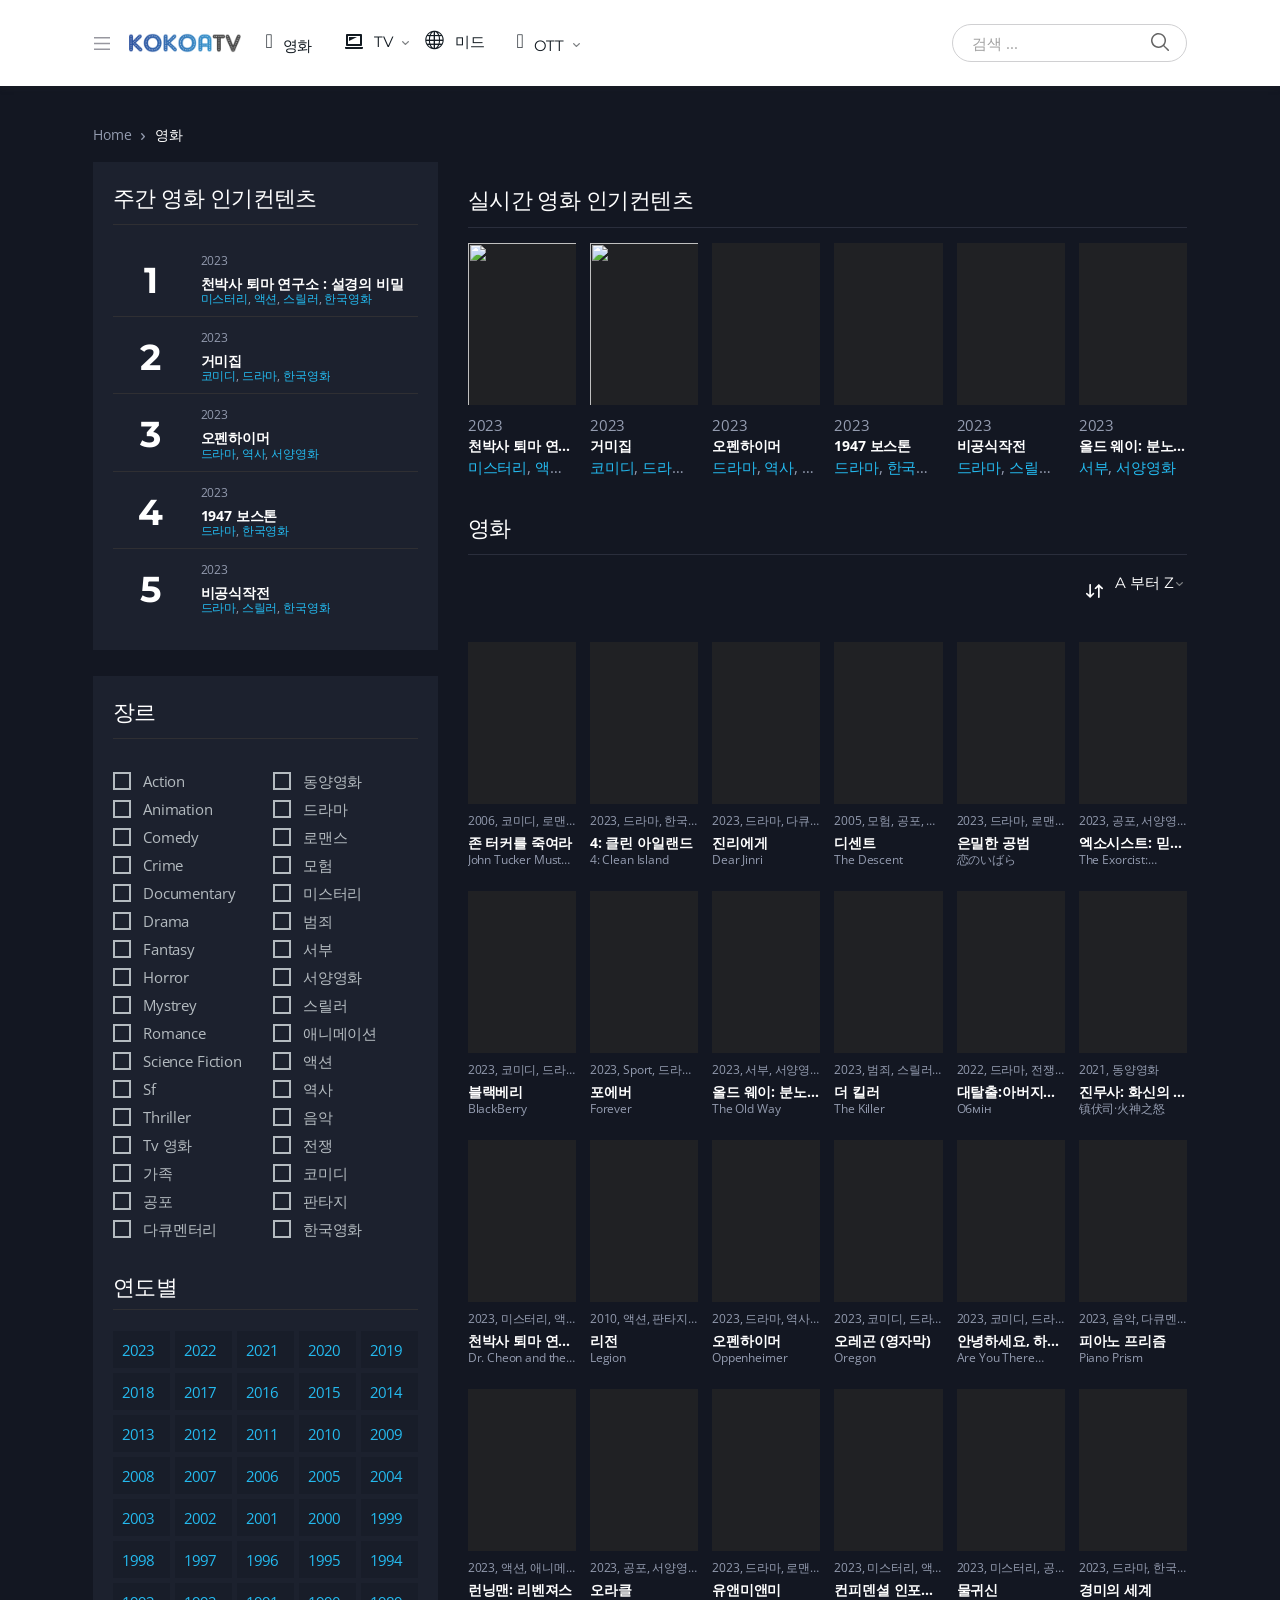
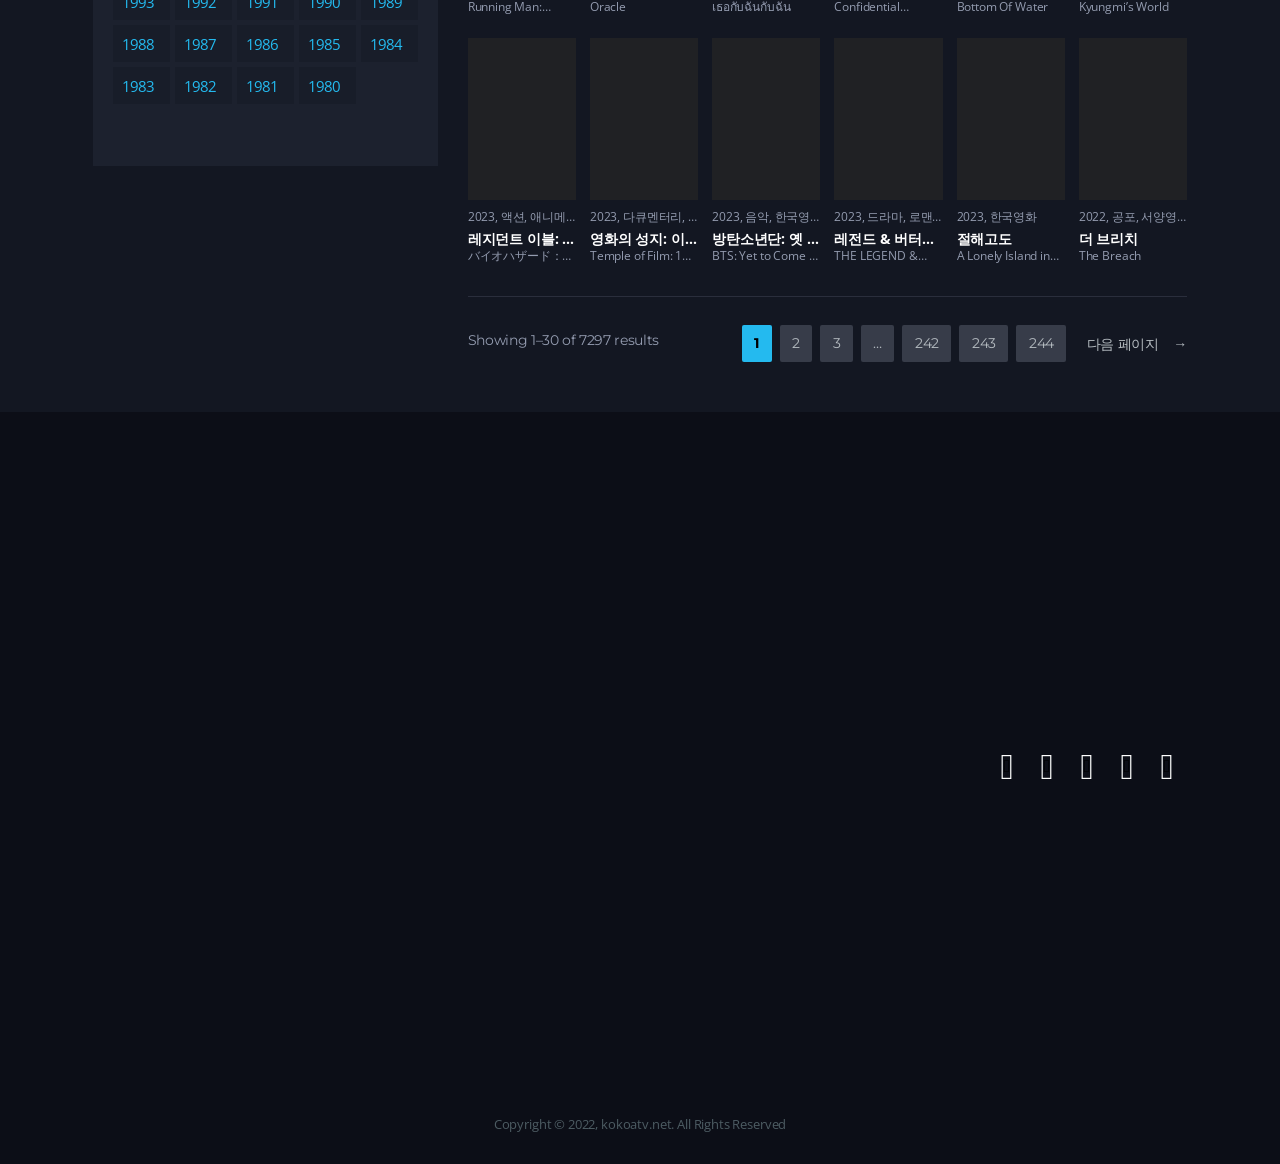
==== movie.html @ 606616f2 "codes" ====
<head>
    <meta charset="utf-8">
    <meta name="viewport" content="width=device-width, initial-scale=1">
    <title>Movies 무료 다시보기 - 코코아티비 :: KOKOATV.NET</title>
    <meta name="google" content="notranslate">
    <meta name="description" content="Movies 무료 다시보기 - 코코아티비 :: KOKOATV.NET 신,한국영화,드라마,예능,미드 등을 무료 스트리밍 다시보기로 즐길 수 있습니다. 넷플릭스(Netflix),와차,디즈니플러스,웨이브 등 각종 OTT 컨텐츠 또한 링크 제공합니다.">
    <link rel="icon" type="image/x-icon" href="https://image002.modooup.com/wp-content/uploads/2023/03/ms-icon-310x310-1-36x36.png" sizes="32x32">
    <link rel="icon" type="image/x-icon" href="https://image002.modooup.com/wp-content/uploads/2023/03/ms-icon-310x310-1-300x300.png" sizes="192x192">
    <link rel="apple-touch-icon" type="image/x-icon" href="https://image002.modooup.com/wp-content/uploads/2023/03/ms-icon-310x310-1-300x300.png">
    <link rel="stylesheet" href="https://fonts.googleapis.com/css?family=Montserrat:300,400,500,600,700,800%7cOpen+Sans:400,600,700&amp;subset=latin%2Clatin-ext">
    <link rel="stylesheet" href="./assets/css/style1.css">
    <link rel="stylesheet" href="./assets/css/style2.css">
    <link rel="stylesheet" href="./assets/css/style3.css">
    <link rel="stylesheet" href="./assets/css/style.css">
    <script src="./assets/js/embla-carousel.umd.js"></script>
    <script src="./assets/js/slick.min.js?ver=1.2.7"></script>
    <script src="./assets/js/scrollup.min.js?ver=1.2.7"></script>
    <script src="./assets/js/jquery.easing.min.js"></script>
</head>
<body>
    <div>
        <header id="site-header" class="site-header header-v1 desktop-header stick-this light" role="banner"
            style="">
            <div class="container-fluid">
                <div class="site-header__inner">
                    <div class="site-header__right">
                        <div class="site-header__offcanvas"><button
                                class="site-header__offcanvas--toggler navbar-toggler" data-toggle="offcanvas"><svg
                                    xmlns="http://www.w3.org/2000/svg" width="16" height="13">
                                    <path
                                        d="M0 13L0 11.4 16 11.4 16 13 0 13ZM0 5.7L16 5.7 16 7.3 0 7.3 0 5.7ZM0 0L16 0 16 1.6 0 1.6 0 0Z">
                                    </path>
                                </svg></button>
                            <div class="offcanvas-drawer">
                                <div class="offcanvas-collapse" data-simplebar="init">
                                    <div class="simplebar-wrapper" style="margin:0px -24px;">
                                        <div class="simplebar-height-auto-observer-wrapper">
                                            <div class="simplebar-height-auto-observer"></div>
                                        </div>
                                        <div class="simplebar-mask">
                                            <div class="simplebar-offset" style="right:0px;bottom:0px;">
                                                <div class="simplebar-content"
                                                    style="padding:0px 24px;height:100%;overflow:hidden;">
                                                    <div class="site_header__offcanvas-nav">
                                                        <ul id="menu-main-menu" class="offcanvas-nav yamm">
                                                            <li
                                                                class="menu-item menu-item-type-post_type menu-item-object-page nav-item show">
                                                                <a href="/movie"
                                                                    class="router-link-active router-link-exact-active"
                                                                    title="영화" aria-current="page"><span
                                                                        class="dashicons fas fa-film after-menu-image-icons"></span><span
                                                                        class="menu-image-title-after menu-image-title">영화</span></a>
                                                            </li>
                                                            <li
                                                                class="menu-item menu-item-type-custom menu-item-object-custom menu-item-has-children dropdown nav-item show">
                                                                <a title="TV" data-toggle="dropdown"
                                                                    class="dropdown-toggle nav-link pointer"><span
                                                                        class="dashicons dashicons-laptop after-menu-image-icons"></span><span
                                                                        class="menu-image-title-after menu-image-title">TV</span></a>
                                                                <ul class="dropdown-menu" role="menu">
                                                                    <li
                                                                        class="menu-item menu-item-type-taxonomy menu-item-object-category nav-item show">
                                                                        <a href="/k-drama/"
                                                                            class="dropdown-item show" title="드라마">
                                                                            드라마 </a></li>
                                                                    <li
                                                                        class="menu-item menu-item-type-taxonomy menu-item-object-category nav-item show">
                                                                        <a href="/k-show/"
                                                                            class="dropdown-item show" title="예능">
                                                                            예능 </a></li>
                                                                    <li
                                                                        class="menu-item menu-item-type-taxonomy menu-item-object-category nav-item show">
                                                                        <a href="/k-sisa/"
                                                                            class="dropdown-item show" title="시사다큐">
                                                                            시사 </a></li>
                                                                </ul>
                                                            </li>
                                                            <li
                                                                class="menu-item menu-item-type-taxonomy menu-item-object-category nav-item show">
                                                                <a href="/u-drama/" class="nav-link show"
                                                                    title="미드"><span
                                                                        class="dashicons dashicons-admin-site-alt3 after-menu-image-icons"></span><span
                                                                        class="menu-image-title-after menu-image-title">미드</span></a>
                                                            </li>
                                                            <li
                                                                class="menu-item menu-item-type-custom menu-item-object-custom menu-item-has-children dropdown nav-item show">
                                                                <a title="OTT/Web" data-toggle="dropdown"
                                                                    class="dropdown-toggle nav-link pointer"><span
                                                                        class="dashicons fas fa-cube after-menu-image-icons"></span><span
                                                                        class="menu-image-title-after menu-image-title">OTT</span></a>
                                                                <ul class="dropdown-menu" role="menu">
                                                                    <li class="menu-item nav-item show"><a
                                                                            href="/ott-web/amazon-prime-video/"
                                                                            class=""
                                                                            title="Amazon Prime Video">Amazon Prime
                                                                            Video</a></li>
                                                                    <li class="menu-item nav-item show"><a
                                                                            href="/ott-web/apple-tv/" class=""
                                                                            title="Apple TV">Apple TV</a></li>
                                                                    <li class="menu-item nav-item show"><a
                                                                            href="/ott-web/disney/" class=""
                                                                            title="Disney +">Disney +</a></li>
                                                                    <li class="menu-item nav-item show"><a
                                                                            href="/ott-web/hbo-max/" class=""
                                                                            title="HBO max">HBO max</a></li>
                                                                    <li class="menu-item nav-item show"><a
                                                                            href="/ott-web/netflix/" class=""
                                                                            title="Netflix">Netflix</a></li>
                                                                    <li class="menu-item nav-item show"><a
                                                                            href="/ott-web/peacock/" class=""
                                                                            title="Peacock">Peacock</a></li>
                                                                    <li class="menu-item nav-item show"><a
                                                                            href="/ott-web/tving/" class=""
                                                                            title="Tving">Tving</a></li>
                                                                    <li class="menu-item nav-item show"><a
                                                                            href="/ott-web/wavve/" class=""
                                                                            title="wavve">wavve</a></li>
                                                                    <li class="menu-item nav-item show"><a
                                                                            href="/ott-web/watcha/" class=""
                                                                            title="watcha">watcha</a></li>
                                                                </ul>
                                                            </li>
                                                        </ul>
                                                    </div>
                                                </div>
                                            </div>
                                        </div>
                                        <div class="simplebar-placeholder" style="width:224px;height:939px;"></div>
                                    </div>
                                    <div class="simplebar-track simplebar-horizontal" style="visibility:hidden;">
                                        <div class="simplebar-scrollbar"
                                            style="transform:translate3d(0px, 0px, 0px);visibility:hidden;"></div>
                                    </div>
                                    <div class="simplebar-track simplebar-vertical" style="visibility:hidden;">
                                        <div class="simplebar-scrollbar"
                                            style="transform:translate3d(0px, 0px, 0px);visibility:hidden;"></div>
                                    </div>
                                </div>
                            </div>
                        </div>
                        <div class="site-header__logo"><a aria-current="page" href="/" class="custom-logo-link"
                                rel="home"><img width="653" height="152" class="custom-logo lazyload lazyloaded"
                                    alt="코코아티비 :: KOKOA.TV" sizes="(max-width: 653px) 100vw, 653px"
                                    src="./assets/img/kokoatv_logo.png"></a></div>
                        <div class="site_header__primary-nav animated-dropdown">
                            <ul id="menu-main-menu-1" class="nav yamm">
                                <li class="menu-item menu-item-type-post_type menu-item-object-page"><a
                                        href="/movie" class="router-link-active router-link-exact-active" title="영화"
                                        aria-current="page"><span
                                            class="dashicons fas fa-film after-menu-image-icons"></span><span
                                            class="menu-image-title-after menu-image-title">영화</span></a></li>
                                <li
                                    class="menu-item menu-item-type-custom menu-item-object-custom menu-item-has-children">
                                    <a href="/tv-shows/" class=""><span
                                            class="dashicons dashicons-laptop after-menu-image-icons"></span><span
                                            class="menu-image-title-after menu-image-title">TV</span></a>
                                    <ul class="sub-menu">
                                        <li class="menu-item menu-item-type-taxonomy menu-item-object-category"><a
                                                href="/k-drama/" class="" title="드라마">드라마</a></li>
                                        <li class="menu-item menu-item-type-taxonomy menu-item-object-category"><a
                                                href="/k-show/" class="" title="예능">예능</a></li>
                                        <li class="menu-item menu-item-type-taxonomy menu-item-object-category"><a
                                                href="/k-sisa/" class="" title="시사다큐">시사</a></li>
                                    </ul>
                                </li>
                                <li class="menu-item menu-item-type-taxonomy menu-item-object-category"><a
                                        href="/u-drama/" class=""><span
                                            class="dashicons dashicons-admin-site-alt3 after-menu-image-icons"></span><span
                                            class="menu-image-title-after menu-image-title">미드</span></a></li>
                                <li
                                    class="menu-item menu-item-type-taxonomy menu-item-object-category menu-item-has-children">
                                    <a href="/ott-web/" class="" title="OTT/Web"><span
                                            class="dashicons fas fa-cube after-menu-image-icons"></span><span
                                            class="menu-image-title-after menu-image-title">OTT</span></a>
                                    <ul class="sub-menu">
                                        <li class="menu-item menu-item-type-taxonomy menu-item-object-category"><a
                                                href="/ott-web/amazon-prime-video/" class=""
                                                title="Amazon Prime Video">Amazon Prime Video</a></li>
                                        <li class="menu-item menu-item-type-taxonomy menu-item-object-category"><a
                                                href="/ott-web/apple-tv/" class="" title="Apple TV">Apple TV</a>
                                        </li>
                                        <li class="menu-item menu-item-type-taxonomy menu-item-object-category"><a
                                                href="/ott-web/disney/" class="" title="Disney +">Disney +</a></li>
                                        <li class="menu-item menu-item-type-taxonomy menu-item-object-category"><a
                                                href="/ott-web/hbo-max/" class="" title="HBO max">HBO max</a></li>
                                        <li class="menu-item menu-item-type-taxonomy menu-item-object-category"><a
                                                href="/ott-web/netflix/" class="" title="Netflix">Netflix</a></li>
                                        <li class="menu-item menu-item-type-taxonomy menu-item-object-category"><a
                                                href="/ott-web/peacock/" class="" title="Peacock">Peacock</a></li>
                                        <li class="menu-item menu-item-type-taxonomy menu-item-object-category"><a
                                                href="/ott-web/tving/" class="" title="Tving">Tving</a></li>
                                        <li class="menu-item menu-item-type-taxonomy menu-item-object-category"><a
                                                href="/ott-web/wavve/" class="" title="wavve">wavve</a></li>
                                        <li class="menu-item menu-item-type-taxonomy menu-item-object-category"><a
                                                href="/ott-web/watcha/" class="" title="watcha">watcha</a></li>
                                    </ul>
                                </li>
                            </ul>
                        </div>
                    </div>
                    <div class="site-header__left">
                        <div class="site-header__search">
                            <form role="search" method="get"
                                class="search-form masvideos-search masvideos-search-tv_show" action="/search">
                                <label class="screen-reader-text" for="masvideos-search-field-0">Search
                                    for:</label><input type="search" id="masvideos-search-field-0" value=""
                                    class="search-field ui-autocomplete-input" placeholder="검색 ..."
                                    autocomplete="off"><button type="submit" class="search-submit"><svg
                                        xmlns="http://www.w3.org/2000/svg" width="18" height="18">
                                        <path
                                            d="M7 0C11-0.1 13.4 2.1 14.6 4.9 15.5 7.1 14.9 9.8 13.9 11.4 13.7 11.7 13.6 12 13.3 12.2 13.4 12.5 14.2 13.1 14.4 13.4 15.4 14.3 16.3 15.2 17.2 16.1 17.5 16.4 18.2 16.9 18 17.5 17.9 17.6 17.9 17.7 17.8 17.8 17.2 18.3 16.7 17.8 16.4 17.4 15.4 16.4 14.3 15.4 13.3 14.3 13 14.1 12.8 13.8 12.5 13.6 12.4 13.5 12.3 13.3 12.2 13.3 12 13.4 11.5 13.8 11.3 14 10.7 14.4 9.9 14.6 9.2 14.8 8.9 14.9 8.6 14.9 8.3 14.9 8 15 7.4 15.1 7.1 15 6.3 14.8 5.6 14.8 4.9 14.5 2.7 13.6 1.1 12.1 0.4 9.7 0 8.7-0.2 7.1 0.2 6 0.3 5.3 0.5 4.6 0.9 4 1.8 2.4 3 1.3 4.7 0.5 5.2 0.3 5.7 0.2 6.3 0.1 6.5 0 6.8 0.1 7 0ZM7.3 1.5C7.1 1.6 6.8 1.5 6.7 1.5 6.2 1.6 5.8 1.7 5.4 1.9 3.7 2.5 2.6 3.7 1.9 5.4 1.7 5.8 1.7 6.2 1.6 6.6 1.4 7.4 1.6 8.5 1.8 9.1 2.4 11.1 3.5 12.3 5.3 13 5.9 13.3 6.6 13.5 7.5 13.5 7.7 13.5 7.9 13.5 8.1 13.5 8.6 13.4 9.1 13.3 9.6 13.1 11.2 12.5 12.4 11.4 13.1 9.8 13.6 8.5 13.6 6.6 13.1 5.3 12.2 3.1 10.4 1.5 7.3 1.5Z">
                                        </path>
                                    </svg><span class="screen-reader-text">Search</span></button></form>
                        </div>
                    </div>
                </div>
            </div>
        </header>
        <header class="handheld-header site-header handheld-stick-this light">
            <div class="container-fluid">
                <div class="site-header__inner">
                    <div class="site-header__left">
                        <div class="site-header__offcanvas"><button
                                class="site-header__offcanvas--toggler navbar-toggler" data-toggle="offcanvas"><svg
                                    xmlns="http://www.w3.org/2000/svg" width="16" height="13">
                                    <path
                                        d="M0 13L0 11.4 16 11.4 16 13 0 13ZM0 5.7L16 5.7 16 7.3 0 7.3 0 5.7ZM0 0L16 0 16 1.6 0 1.6 0 0Z">
                                    </path>
                                </svg></button>
                            <div class="offcanvas-drawer">
                                <div class="offcanvas-collapse" data-simplebar="init">
                                    <div class="simplebar-wrapper" style="margin:0px -24px;">
                                        <div class="simplebar-height-auto-observer-wrapper">
                                            <div class="simplebar-height-auto-observer"></div>
                                        </div>
                                        <div class="simplebar-mask">
                                            <div class="simplebar-offset" style="right:0px;bottom:0px;">
                                                <div class="simplebar-content"
                                                    style="padding:0px 24px;height:auto;overflow:hidden;">
                                                    <div class="site_header__offcanvas-nav">
                                                        <ul id="menu-main-menu-2" class="offcanvas-nav yamm">
                                                            <li
                                                                class="menu-item menu-item-type-post_type menu-item-object-page nav-item show">
                                                                <a href="/movie/"
                                                                    class="router-link-active router-link-exact-active nav-link show"
                                                                    title="영화" aria-current="page"><span
                                                                        class="dashicons fas fa-film after-menu-image-icons"></span><span
                                                                        class="menu-image-title-after menu-image-title">영화</span></a>
                                                            </li>
                                                            <li
                                                                class="menu-item menu-item-type-custom menu-item-object-custom menu-item-has-children dropdown nav-item show">
                                                                <a title="TV" data-toggle="dropdown"
                                                                    aria-haspopup="true" aria-expanded="false"
                                                                    class="dropdown-toggle nav-link"><span
                                                                        class="dashicons dashicons-laptop after-menu-image-icons"></span><span
                                                                        class="menu-image-title-after menu-image-title">TV</span></a>
                                                                <ul class="dropdown-menu" role="menu">
                                                                    <li
                                                                        class="menu-item menu-item-type-taxonomy menu-item-object-category nav-item show">
                                                                        <a href="/k-drama/"
                                                                            class="dropdown-item show"
                                                                            title="드라마">드라마</a></li>
                                                                    <li
                                                                        class="menu-item menu-item-type-taxonomy menu-item-object-category nav-item show">
                                                                        <a href="/k-show/"
                                                                            class="dropdown-item show"
                                                                            title="예능">예능</a></li>
                                                                    <li
                                                                        class="menu-item menu-item-type-taxonomy menu-item-object-category nav-item show">
                                                                        <a href="/k-sisa/"
                                                                            class="dropdown-item show"
                                                                            title="시사다큐">시사</a></li>
                                                                </ul>
                                                            </li>
                                                            <li
                                                                class="menu-item menu-item-type-custom menu-item-object-custom nav-item show">
                                                                <a href="/u-drama/" class="nav-link show"
                                                                    title="미드"><span
                                                                        class="dashicons dashicons-admin-site-alt3 after-menu-image-icons"></span><span
                                                                        class="menu-image-title-after menu-image-title">미드</span></a>
                                                            </li>
                                                            <li
                                                                class="menu-item menu-item-type-custom menu-item-object-custom menu-item-has-children dropdown nav-item show">
                                                                <a title="OTT/Web" data-toggle="dropdown"
                                                                    class="dropdown-toggle nav-link"><span
                                                                        class="dashicons fas fa-cube after-menu-image-icons"></span><span
                                                                        class="menu-image-title-after menu-image-title">OTT</span></a>
                                                                <ul class="dropdown-menu" role="menu">
                                                                    <li class="menu-item"><a
                                                                            href="/ott-web/amazon-prime-video/"
                                                                            class=""
                                                                            title="Amazon Prime Video">Amazon Prime
                                                                            Video</a></li>
                                                                    <li class="menu-item"><a
                                                                            href="/ott-web/apple-tv/" class=""
                                                                            title="Apple TV">Apple TV</a></li>
                                                                    <li class="menu-item"><a href="/ott-web/disney/"
                                                                            class="" title="Disney +">Disney +</a>
                                                                    </li>
                                                                    <li class="menu-item"><a
                                                                            href="/ott-web/hbo-max/" class=""
                                                                            title="HBO max">HBO max</a></li>
                                                                    <li class="menu-item"><a
                                                                            href="/ott-web/netflix/" class=""
                                                                            title="Netflix">Netflix</a></li>
                                                                    <li class="menu-item"><a
                                                                            href="/ott-web/peacock/" class=""
                                                                            title="Peacock">Peacock</a></li>
                                                                    <li class="menu-item"><a href="/ott-web/tving/"
                                                                            class="" title="Tving">Tving</a></li>
                                                                    <li class="menu-item"><a href="/ott-web/wavve/"
                                                                            class="" title="wavve">wavve</a></li>
                                                                    <li class="menu-item"><a href="/ott-web/watcha/"
                                                                            class="" title="watcha">watcha</a></li>
                                                                </ul>
                                                            </li>
                                                        </ul>
                                                    </div>
                                                </div>
                                            </div>
                                        </div>
                                        <div class="simplebar-placeholder" style="width:0px;height:0px;"></div>
                                    </div>
                                    <div class="simplebar-track simplebar-horizontal" style="visibility:hidden;">
                                        <div class="simplebar-scrollbar"
                                            style="transform:translate3d(0px, 0px, 0px);visibility:hidden;"></div>
                                    </div>
                                    <div class="simplebar-track simplebar-vertical" style="visibility:hidden;">
                                        <div class="simplebar-scrollbar"
                                            style="transform:translate3d(0px, 0px, 0px);visibility:hidden;"></div>
                                    </div>
                                </div>
                            </div>
                        </div>
                        <div class="site-header__logo"><a aria-current="page" href="/" class="custom-logo-link"
                                rel="home"><img width="653" height="152" data-src="/images/kokoatv_logo.png"
                                    class="custom-logo lazyload" alt="코코아티비 :: KOKOA.TV"
                                    sizes="(max-width: 653px) 100vw, 653px"></a></div>
                    </div>
                    <div class="site-header__right">
                        <div class="ader_site-he_search">
                            <div class="dropdown"><a href="#" class="dropdown-toggle" data-toggle="dropdown"><svg
                                        xmlns="http://www.w3.org/2000/svg" width="18" height="18">
                                        <path
                                            d="M7 0C11-0.1 13.4 2.1 14.6 4.9 15.5 7.1 14.9 9.8 13.9 11.4 13.7 11.7 13.6 12 13.3 12.2 13.4 12.5 14.2 13.1 14.4 13.4 15.4 14.3 16.3 15.2 17.2 16.1 17.5 16.4 18.2 16.9 18 17.5 17.9 17.6 17.9 17.7 17.8 17.8 17.2 18.3 16.7 17.8 16.4 17.4 15.4 16.4 14.3 15.4 13.3 14.3 13 14.1 12.8 13.8 12.5 13.6 12.4 13.5 12.3 13.3 12.2 13.3 12 13.4 11.5 13.8 11.3 14 10.7 14.4 9.9 14.6 9.2 14.8 8.9 14.9 8.6 14.9 8.3 14.9 8 15 7.4 15.1 7.1 15 6.3 14.8 5.6 14.8 4.9 14.5 2.7 13.6 1.1 12.1 0.4 9.7 0 8.7-0.2 7.1 0.2 6 0.3 5.3 0.5 4.6 0.9 4 1.8 2.4 3 1.3 4.7 0.5 5.2 0.3 5.7 0.2 6.3 0.1 6.5 0 6.8 0.1 7 0ZM7.3 1.5C7.1 1.6 6.8 1.5 6.7 1.5 6.2 1.6 5.8 1.7 5.4 1.9 3.7 2.5 2.6 3.7 1.9 5.4 1.7 5.8 1.7 6.2 1.6 6.6 1.4 7.4 1.6 8.5 1.8 9.1 2.4 11.1 3.5 12.3 5.3 13 5.9 13.3 6.6 13.5 7.5 13.5 7.7 13.5 7.9 13.5 8.1 13.5 8.6 13.4 9.1 13.3 9.6 13.1 11.2 12.5 12.4 11.4 13.1 9.8 13.6 8.5 13.6 6.6 13.1 5.3 12.2 3.1 10.4 1.5 7.3 1.5Z">
                                        </path>
                                    </svg></a>
                                <ul class="dropdown-menu">
                                    <li>
                                        <form role="search" method="get"
                                            class="search-form masvideos-search masvideos-search-tv_show"
                                            action="/search"><label class="screen-reader-text"
                                                for="masvideos-search-field-1">Search for:</label><input
                                                type="search" id="masvideos-search-field-1"
                                                class="search-field ui-autocomplete-input" placeholder="검색 ..."
                                                value="" name="s" autocomplete="off"><button type="submit"
                                                class="search-submit"><svg xmlns="http://www.w3.org/2000/svg"
                                                    width="18" height="18">
                                                    <path
                                                        d="M7 0C11-0.1 13.4 2.1 14.6 4.9 15.5 7.1 14.9 9.8 13.9 11.4 13.7 11.7 13.6 12 13.3 12.2 13.4 12.5 14.2 13.1 14.4 13.4 15.4 14.3 16.3 15.2 17.2 16.1 17.5 16.4 18.2 16.9 18 17.5 17.9 17.6 17.9 17.7 17.8 17.8 17.2 18.3 16.7 17.8 16.4 17.4 15.4 16.4 14.3 15.4 13.3 14.3 13 14.1 12.8 13.8 12.5 13.6 12.4 13.5 12.3 13.3 12.2 13.3 12 13.4 11.5 13.8 11.3 14 10.7 14.4 9.9 14.6 9.2 14.8 8.9 14.9 8.6 14.9 8.3 14.9 8 15 7.4 15.1 7.1 15 6.3 14.8 5.6 14.8 4.9 14.5 2.7 13.6 1.1 12.1 0.4 9.7 0 8.7-0.2 7.1 0.2 6 0.3 5.3 0.5 4.6 0.9 4 1.8 2.4 3 1.3 4.7 0.5 5.2 0.3 5.7 0.2 6.3 0.1 6.5 0 6.8 0.1 7 0ZM7.3 1.5C7.1 1.6 6.8 1.5 6.7 1.5 6.2 1.6 5.8 1.7 5.4 1.9 3.7 2.5 2.6 3.7 1.9 5.4 1.7 5.8 1.7 6.2 1.6 6.6 1.4 7.4 1.6 8.5 1.8 9.1 2.4 11.1 3.5 12.3 5.3 13 5.9 13.3 6.6 13.5 7.5 13.5 7.7 13.5 7.9 13.5 8.1 13.5 8.6 13.4 9.1 13.3 9.6 13.1 11.2 12.5 12.4 11.4 13.1 9.8 13.6 8.5 13.6 6.6 13.1 5.3 12.2 3.1 10.4 1.5 7.3 1.5Z">
                                                    </path>
                                                </svg><span
                                                    class="screen-reader-text">Search</span></button><!-- <input type="hidden" name="post_type" value="" /> -->
                                        </form>
                                    </li>
                                </ul>
                            </div>
                        </div>
                    </div><!-- /.site-header__right -->
                </div>
            </div>
        </header><!--[-->
        <div class="archive post-type-archive-movie masvideos masvideos-archive sidebar-left dark">
            <div class="site-content" tabindex="-1">
                <div class="container">
                    <nav class="masvideos-breadcrumb"><a href="/" class="">Home</a><span class="delimiter"><svg
                                width="4px" height="7px">
                                <path fill-rule="evenodd"
                                    d="M3.978,3.702 C3.986,3.785 3.966,3.868 3.903,3.934 L1.038,6.901 C0.920,7.022 0.724,7.029 0.598,6.916 L0.143,6.506 C0.017,6.393 0.010,6.203 0.127,6.082 L2.190,3.945 C2.276,3.829 2.355,3.690 2.355,3.548 C2.355,3.214 1.947,2.884 1.947,2.884 L1.963,2.877 L0.080,0.905 C-0.037,0.783 -0.029,0.593 0.095,0.479 L0.547,0.068 C0.671,-0.045 0.866,-0.039 0.983,0.083 L3.823,3.056 C3.866,3.102 3.875,3.161 3.885,3.218 C3.945,3.267 3.988,3.333 3.988,3.415 L3.988,3.681 C3.988,3.689 3.979,3.694 3.978,3.702 Z">
                                </path>
                            </svg></span>영화 </nav>
                    <div class="site-content__inner">
                        <div id="primary" class="content-area">
                            <div class="kokoads Movie_Top_728_90"></div>
                            <div id="feature-cate-page" style="display: block; margin-bottom: 10px;">
                                <header class="page-header" style="margin-bottom: 15px;">
                                    <h1 class="page-title">실시간 영화 인기컨텐츠</h1>
                                </header>
                                <div class="masvideos masvideos-movies vodi-archive-wrapper" data-view="grid">
                                    <div class="movies columns-6">
                                        <div class="movies__inner">
                                            <div class="movie type-movie status-publish has-post-thumbnail hentry"
                                                postid="2207461">
                                                <div class="movie__poster loading-bg"><a
                                                        href="/movie/%ec%b2%9c%eb%b0%95%ec%82%ac-%ed%87%b4%eb%a7%88-%ec%97%b0%ea%b5%ac%ec%86%8c-%ec%84%a4%ea%b2%bd%ec%9d%98-%eb%b9%84%eb%b0%80"
                                                        class="masvideos-LoopMovie-link masvideos-loop-movie__link movie__link"><img
                                                            width="300" height="450"
                                                            class="movie__poster--image lazyload lazyloaded" alt=""
                                                            src="https://image002.modooup.com/wp-content/uploads/image_webp/2023/11/f9ae568f4b7a70bfe7b4cc6ea54e2af4.webp"
                                                            srcset="https://image002.modooup.com/wp-content/uploads/image_webp/2023/11/f9ae568f4b7a70bfe7b4cc6ea54e2af4.webp 220w, https://image002.modooup.com/wp-content/uploads/image_webp/2023/11/f9ae568f4b7a70bfe7b4cc6ea54e2af4-200x300.webp 200w, https://image002.modooup.com/wp-content/uploads/image_webp/2023/11/f9ae568f4b7a70bfe7b4cc6ea54e2af4-150x150.webp 150w, https://image002.modooup.com/wp-content/uploads/image_webp/2023/11/f9ae568f4b7a70bfe7b4cc6ea54e2af4-220x270.webp 220w, https://image002.modooup.com/wp-content/uploads/image_webp/2023/11/f9ae568f4b7a70bfe7b4cc6ea54e2af4-220x270.webp 220w, https://image002.modooup.com/wp-content/uploads/image_webp/2023/11/f9ae568f4b7a70bfe7b4cc6ea54e2af4-120x67.webp 120w, https://image002.modooup.com/wp-content/uploads/image_webp/2023/11/f9ae568f4b7a70bfe7b4cc6ea54e2af4-150x225.webp 150w, https://image002.modooup.com/wp-content/uploads/image_webp/2023/11/f9ae568f4b7a70bfe7b4cc6ea54e2af4-16x24.webp 16w, https://image002.modooup.com/wp-content/uploads/image_webp/2023/11/f9ae568f4b7a70bfe7b4cc6ea54e2af4-24x36.webp 24w, https://image002.modooup.com/wp-content/uploads/image_webp/2023/11/f9ae568f4b7a70bfe7b4cc6ea54e2af4-32x48.webp 32w"></a>
                                                </div>
                                                <div class="movie__body"><span
                                                        class="movie__meta--release-year">2023</span><a
                                                        href="/movie/%ec%b2%9c%eb%b0%95%ec%82%ac-%ed%87%b4%eb%a7%88-%ec%97%b0%ea%b5%ac%ec%86%8c-%ec%84%a4%ea%b2%bd%ec%9d%98-%eb%b9%84%eb%b0%80"
                                                        class="masvideos-LoopMovie-link masvideos-loop-movie__link movie__link">
                                                        <h3 class="masvideos-loop-movie__title movie__title">천박사 퇴마
                                                            연구소 : 설경의 비밀</h3>
                                                    </a><span class="movie__meta--genre"><!--v-if--><a
                                                            href="/movie-genre/%eb%af%b8%ec%8a%a4%ed%84%b0%eb%a6%ac"
                                                            class="" rel="tag"><span>미스터리</span></a><span>,
                                                        </span><a href="/movie-genre/%ec%95%a1%ec%85%98" class=""
                                                            rel="tag"><span>액션</span></a><span>, </span><a
                                                            href="/movie-genre/%ec%8a%a4%eb%a6%b4%eb%9f%ac" class=""
                                                            rel="tag"><span>스릴러</span></a><span>, </span><a
                                                            href="/movie-genre/%ed%95%9c%ea%b5%ad%ec%98%81%ed%99%94"
                                                            class="" rel="tag"><span>한국영화</span></a></span></div>
                                            </div>
                                            <div class="movie type-movie status-publish has-post-thumbnail hentry"
                                                postid="2207164">
                                                <div class="movie__poster loading-bg"><a
                                                        href="/movie/%ea%b1%b0%eb%af%b8%ec%a7%91"
                                                        class="masvideos-LoopMovie-link masvideos-loop-movie__link movie__link"><img
                                                            width="300" height="450"
                                                            class="movie__poster--image lazyload lazyloaded" alt=""
                                                            src="https://image002.modooup.com/wp-content/uploads/2023/11/r0aJTWwap-ZclsvbBL6NZmlmBUFChGCwcNnlNc32Jac6g22WRiQ_YODEPoIMIEMffR6dcgYF_Gm8EneZ1_z3B1Y95N_6qJ9YCYS_00YABsJyeqxgdUTPQEBiNzrdmiFmD92X4_ms6bQxkBLEi6SYzRcbNFYUbneKFHJscFuxoa4.webp"
                                                            srcset="https://image002.modooup.com/wp-content/uploads/2023/11/r0aJTWwap-ZclsvbBL6NZmlmBUFChGCwcNnlNc32Jac6g22WRiQ_YODEPoIMIEMffR6dcgYF_Gm8EneZ1_z3B1Y95N_6qJ9YCYS_00YABsJyeqxgdUTPQEBiNzrdmiFmD92X4_ms6bQxkBLEi6SYzRcbNFYUbneKFHJscFuxoa4.webp 1000w, https://image002.modooup.com/wp-content/uploads/2023/11/r0aJTWwap-ZclsvbBL6NZmlmBUFChGCwcNnlNc32Jac6g22WRiQ_YODEPoIMIEMffR6dcgYF_Gm8EneZ1_z3B1Y95N_6qJ9YCYS_00YABsJyeqxgdUTPQEBiNzrdmiFmD92X4_ms6bQxkBLEi6SYzRcbNFYUbneKFHJscFuxoa4-210x300.webp 210w, https://image002.modooup.com/wp-content/uploads/2023/11/r0aJTWwap-ZclsvbBL6NZmlmBUFChGCwcNnlNc32Jac6g22WRiQ_YODEPoIMIEMffR6dcgYF_Gm8EneZ1_z3B1Y95N_6qJ9YCYS_00YABsJyeqxgdUTPQEBiNzrdmiFmD92X4_ms6bQxkBLEi6SYzRcbNFYUbneKFHJscFuxoa4-718x1024.webp 718w, https://image002.modooup.com/wp-content/uploads/2023/11/r0aJTWwap-ZclsvbBL6NZmlmBUFChGCwcNnlNc32Jac6g22WRiQ_YODEPoIMIEMffR6dcgYF_Gm8EneZ1_z3B1Y95N_6qJ9YCYS_00YABsJyeqxgdUTPQEBiNzrdmiFmD92X4_ms6bQxkBLEi6SYzRcbNFYUbneKFHJscFuxoa4-150x150.webp 150w, https://image002.modooup.com/wp-content/uploads/2023/11/r0aJTWwap-ZclsvbBL6NZmlmBUFChGCwcNnlNc32Jac6g22WRiQ_YODEPoIMIEMffR6dcgYF_Gm8EneZ1_z3B1Y95N_6qJ9YCYS_00YABsJyeqxgdUTPQEBiNzrdmiFmD92X4_ms6bQxkBLEi6SYzRcbNFYUbneKFHJscFuxoa4-768x1096.webp 768w, https://image002.modooup.com/wp-content/uploads/2023/11/r0aJTWwap-ZclsvbBL6NZmlmBUFChGCwcNnlNc32Jac6g22WRiQ_YODEPoIMIEMffR6dcgYF_Gm8EneZ1_z3B1Y95N_6qJ9YCYS_00YABsJyeqxgdUTPQEBiNzrdmiFmD92X4_ms6bQxkBLEi6SYzRcbNFYUbneKFHJscFuxoa4-480x270.webp 480w, https://image002.modooup.com/wp-content/uploads/2023/11/r0aJTWwap-ZclsvbBL6NZmlmBUFChGCwcNnlNc32Jac6g22WRiQ_YODEPoIMIEMffR6dcgYF_Gm8EneZ1_z3B1Y95N_6qJ9YCYS_00YABsJyeqxgdUTPQEBiNzrdmiFmD92X4_ms6bQxkBLEi6SYzRcbNFYUbneKFHJscFuxoa4-696x677.webp 696w, https://image002.modooup.com/wp-content/uploads/2023/11/r0aJTWwap-ZclsvbBL6NZmlmBUFChGCwcNnlNc32Jac6g22WRiQ_YODEPoIMIEMffR6dcgYF_Gm8EneZ1_z3B1Y95N_6qJ9YCYS_00YABsJyeqxgdUTPQEBiNzrdmiFmD92X4_ms6bQxkBLEi6SYzRcbNFYUbneKFHJscFuxoa4-990x440.webp 990w, https://image002.modooup.com/wp-content/uploads/2023/11/r0aJTWwap-ZclsvbBL6NZmlmBUFChGCwcNnlNc32Jac6g22WRiQ_YODEPoIMIEMffR6dcgYF_Gm8EneZ1_z3B1Y95N_6qJ9YCYS_00YABsJyeqxgdUTPQEBiNzrdmiFmD92X4_ms6bQxkBLEi6SYzRcbNFYUbneKFHJscFuxoa4-640x360.webp 640w, https://image002.modooup.com/wp-content/uploads/2023/11/r0aJTWwap-ZclsvbBL6NZmlmBUFChGCwcNnlNc32Jac6g22WRiQ_YODEPoIMIEMffR6dcgYF_Gm8EneZ1_z3B1Y95N_6qJ9YCYS_00YABsJyeqxgdUTPQEBiNzrdmiFmD92X4_ms6bQxkBLEi6SYzRcbNFYUbneKFHJscFuxoa4-480x270.webp 480w, https://image002.modooup.com/wp-content/uploads/2023/11/r0aJTWwap-ZclsvbBL6NZmlmBUFChGCwcNnlNc32Jac6g22WRiQ_YODEPoIMIEMffR6dcgYF_Gm8EneZ1_z3B1Y95N_6qJ9YCYS_00YABsJyeqxgdUTPQEBiNzrdmiFmD92X4_ms6bQxkBLEi6SYzRcbNFYUbneKFHJscFuxoa4-120x67.webp 120w, https://image002.modooup.com/wp-content/uploads/2023/11/r0aJTWwap-ZclsvbBL6NZmlmBUFChGCwcNnlNc32Jac6g22WRiQ_YODEPoIMIEMffR6dcgYF_Gm8EneZ1_z3B1Y95N_6qJ9YCYS_00YABsJyeqxgdUTPQEBiNzrdmiFmD92X4_ms6bQxkBLEi6SYzRcbNFYUbneKFHJscFuxoa4-600x900.webp 600w, https://image002.modooup.com/wp-content/uploads/2023/11/r0aJTWwap-ZclsvbBL6NZmlmBUFChGCwcNnlNc32Jac6g22WRiQ_YODEPoIMIEMffR6dcgYF_Gm8EneZ1_z3B1Y95N_6qJ9YCYS_00YABsJyeqxgdUTPQEBiNzrdmiFmD92X4_ms6bQxkBLEi6SYzRcbNFYUbneKFHJscFuxoa4-300x450.webp 300w, https://image002.modooup.com/wp-content/uploads/2023/11/r0aJTWwap-ZclsvbBL6NZmlmBUFChGCwcNnlNc32Jac6g22WRiQ_YODEPoIMIEMffR6dcgYF_Gm8EneZ1_z3B1Y95N_6qJ9YCYS_00YABsJyeqxgdUTPQEBiNzrdmiFmD92X4_ms6bQxkBLEi6SYzRcbNFYUbneKFHJscFuxoa4-150x225.webp 150w, https://image002.modooup.com/wp-content/uploads/2023/11/r0aJTWwap-ZclsvbBL6NZmlmBUFChGCwcNnlNc32Jac6g22WRiQ_YODEPoIMIEMffR6dcgYF_Gm8EneZ1_z3B1Y95N_6qJ9YCYS_00YABsJyeqxgdUTPQEBiNzrdmiFmD92X4_ms6bQxkBLEi6SYzRcbNFYUbneKFHJscFuxoa4-17x24.webp 17w, https://image002.modooup.com/wp-content/uploads/2023/11/r0aJTWwap-ZclsvbBL6NZmlmBUFChGCwcNnlNc32Jac6g22WRiQ_YODEPoIMIEMffR6dcgYF_Gm8EneZ1_z3B1Y95N_6qJ9YCYS_00YABsJyeqxgdUTPQEBiNzrdmiFmD92X4_ms6bQxkBLEi6SYzRcbNFYUbneKFHJscFuxoa4-25x36.webp 25w, https://image002.modooup.com/wp-content/uploads/2023/11/r0aJTWwap-ZclsvbBL6NZmlmBUFChGCwcNnlNc32Jac6g22WRiQ_YODEPoIMIEMffR6dcgYF_Gm8EneZ1_z3B1Y95N_6qJ9YCYS_00YABsJyeqxgdUTPQEBiNzrdmiFmD92X4_ms6bQxkBLEi6SYzRcbNFYUbneKFHJscFuxoa4-34x48.webp 34w"></a>
                                                </div>
                                                <div class="movie__body"><span
                                                        class="movie__meta--release-year">2023</span><a
                                                        href="/movie/%ea%b1%b0%eb%af%b8%ec%a7%91"
                                                        class="masvideos-LoopMovie-link masvideos-loop-movie__link movie__link">
                                                        <h3 class="masvideos-loop-movie__title movie__title">거미집
                                                        </h3>
                                                    </a><span class="movie__meta--genre"><!--v-if--><a
                                                            href="/movie-genre/%ec%bd%94%eb%af%b8%eb%94%94" class=""
                                                            rel="tag"><span>코미디</span></a><span>, </span><a
                                                            href="/movie-genre/%eb%93%9c%eb%9d%bc%eb%a7%88" class=""
                                                            rel="tag"><span>드라마</span></a><span>, </span><a
                                                            href="/movie-genre/%ed%95%9c%ea%b5%ad%ec%98%81%ed%99%94"
                                                            class="" rel="tag"><span>한국영화</span></a></span></div>
                                            </div>
                                            <div class="movie type-movie status-publish has-post-thumbnail hentry"
                                                postid="2207360">
                                                <div class="movie__poster loading-bg"><a
                                                        href="/movie/%ec%98%a4%ed%8e%9c%ed%95%98%ec%9d%b4%eb%a8%b8"
                                                        class="masvideos-LoopMovie-link masvideos-loop-movie__link movie__link"><img
                                                            width="300" height="450"
                                                            class="movie__poster--image lazyload lazyloaded" alt=""
                                                            src="https://image002.modooup.com/wp-content/uploads/2023/11/r0aJTWwap-ZclsvbBL6NZmK9ihvbDoVREN2qjqVdzQqONvjAyT4Sh0I-0zsD0ezIpqxhKYiIDtKOn4EMHTkE7rXFaO3LOFZ14q-_zGswiD4OCaxxsRkVCxWnXc5cvA_At9SujfF5pQ6SIsOgX2cbGer4IwpIhtDSCV3Lw2nuITI.webp"
                                                            srcset="https://image002.modooup.com/wp-content/uploads/2023/11/r0aJTWwap-ZclsvbBL6NZmK9ihvbDoVREN2qjqVdzQqONvjAyT4Sh0I-0zsD0ezIpqxhKYiIDtKOn4EMHTkE7rXFaO3LOFZ14q-_zGswiD4OCaxxsRkVCxWnXc5cvA_At9SujfF5pQ6SIsOgX2cbGer4IwpIhtDSCV3Lw2nuITI.webp 1000w, https://image002.modooup.com/wp-content/uploads/2023/11/r0aJTWwap-ZclsvbBL6NZmK9ihvbDoVREN2qjqVdzQqONvjAyT4Sh0I-0zsD0ezIpqxhKYiIDtKOn4EMHTkE7rXFaO3LOFZ14q-_zGswiD4OCaxxsRkVCxWnXc5cvA_At9SujfF5pQ6SIsOgX2cbGer4IwpIhtDSCV3Lw2nuITI-189x300.webp 189w, https://image002.modooup.com/wp-content/uploads/2023/11/r0aJTWwap-ZclsvbBL6NZmK9ihvbDoVREN2qjqVdzQqONvjAyT4Sh0I-0zsD0ezIpqxhKYiIDtKOn4EMHTkE7rXFaO3LOFZ14q-_zGswiD4OCaxxsRkVCxWnXc5cvA_At9SujfF5pQ6SIsOgX2cbGer4IwpIhtDSCV3Lw2nuITI-646x1024.webp 646w, https://image002.modooup.com/wp-content/uploads/2023/11/r0aJTWwap-ZclsvbBL6NZmK9ihvbDoVREN2qjqVdzQqONvjAyT4Sh0I-0zsD0ezIpqxhKYiIDtKOn4EMHTkE7rXFaO3LOFZ14q-_zGswiD4OCaxxsRkVCxWnXc5cvA_At9SujfF5pQ6SIsOgX2cbGer4IwpIhtDSCV3Lw2nuITI-150x150.webp 150w, https://image002.modooup.com/wp-content/uploads/2023/11/r0aJTWwap-ZclsvbBL6NZmK9ihvbDoVREN2qjqVdzQqONvjAyT4Sh0I-0zsD0ezIpqxhKYiIDtKOn4EMHTkE7rXFaO3LOFZ14q-_zGswiD4OCaxxsRkVCxWnXc5cvA_At9SujfF5pQ6SIsOgX2cbGer4IwpIhtDSCV3Lw2nuITI-768x1217.webp 768w, https://image002.modooup.com/wp-content/uploads/2023/11/r0aJTWwap-ZclsvbBL6NZmK9ihvbDoVREN2qjqVdzQqONvjAyT4Sh0I-0zsD0ezIpqxhKYiIDtKOn4EMHTkE7rXFaO3LOFZ14q-_zGswiD4OCaxxsRkVCxWnXc5cvA_At9SujfF5pQ6SIsOgX2cbGer4IwpIhtDSCV3Lw2nuITI-970x1536.webp 970w, https://image002.modooup.com/wp-content/uploads/2023/11/r0aJTWwap-ZclsvbBL6NZmK9ihvbDoVREN2qjqVdzQqONvjAyT4Sh0I-0zsD0ezIpqxhKYiIDtKOn4EMHTkE7rXFaO3LOFZ14q-_zGswiD4OCaxxsRkVCxWnXc5cvA_At9SujfF5pQ6SIsOgX2cbGer4IwpIhtDSCV3Lw2nuITI-480x270.webp 480w, https://image002.modooup.com/wp-content/uploads/2023/11/r0aJTWwap-ZclsvbBL6NZmK9ihvbDoVREN2qjqVdzQqONvjAyT4Sh0I-0zsD0ezIpqxhKYiIDtKOn4EMHTkE7rXFaO3LOFZ14q-_zGswiD4OCaxxsRkVCxWnXc5cvA_At9SujfF5pQ6SIsOgX2cbGer4IwpIhtDSCV3Lw2nuITI-696x677.webp 696w, https://image002.modooup.com/wp-content/uploads/2023/11/r0aJTWwap-ZclsvbBL6NZmK9ihvbDoVREN2qjqVdzQqONvjAyT4Sh0I-0zsD0ezIpqxhKYiIDtKOn4EMHTkE7rXFaO3LOFZ14q-_zGswiD4OCaxxsRkVCxWnXc5cvA_At9SujfF5pQ6SIsOgX2cbGer4IwpIhtDSCV3Lw2nuITI-990x440.webp 990w, https://image002.modooup.com/wp-content/uploads/2023/11/r0aJTWwap-ZclsvbBL6NZmK9ihvbDoVREN2qjqVdzQqONvjAyT4Sh0I-0zsD0ezIpqxhKYiIDtKOn4EMHTkE7rXFaO3LOFZ14q-_zGswiD4OCaxxsRkVCxWnXc5cvA_At9SujfF5pQ6SIsOgX2cbGer4IwpIhtDSCV3Lw2nuITI-640x360.webp 640w, https://image002.modooup.com/wp-content/uploads/2023/11/r0aJTWwap-ZclsvbBL6NZmK9ihvbDoVREN2qjqVdzQqONvjAyT4Sh0I-0zsD0ezIpqxhKYiIDtKOn4EMHTkE7rXFaO3LOFZ14q-_zGswiD4OCaxxsRkVCxWnXc5cvA_At9SujfF5pQ6SIsOgX2cbGer4IwpIhtDSCV3Lw2nuITI-480x270.webp 480w, https://image002.modooup.com/wp-content/uploads/2023/11/r0aJTWwap-ZclsvbBL6NZmK9ihvbDoVREN2qjqVdzQqONvjAyT4Sh0I-0zsD0ezIpqxhKYiIDtKOn4EMHTkE7rXFaO3LOFZ14q-_zGswiD4OCaxxsRkVCxWnXc5cvA_At9SujfF5pQ6SIsOgX2cbGer4IwpIhtDSCV3Lw2nuITI-120x67.webp 120w, https://image002.modooup.com/wp-content/uploads/2023/11/r0aJTWwap-ZclsvbBL6NZmK9ihvbDoVREN2qjqVdzQqONvjAyT4Sh0I-0zsD0ezIpqxhKYiIDtKOn4EMHTkE7rXFaO3LOFZ14q-_zGswiD4OCaxxsRkVCxWnXc5cvA_At9SujfF5pQ6SIsOgX2cbGer4IwpIhtDSCV3Lw2nuITI-600x900.webp 600w, https://image002.modooup.com/wp-content/uploads/2023/11/r0aJTWwap-ZclsvbBL6NZmK9ihvbDoVREN2qjqVdzQqONvjAyT4Sh0I-0zsD0ezIpqxhKYiIDtKOn4EMHTkE7rXFaO3LOFZ14q-_zGswiD4OCaxxsRkVCxWnXc5cvA_At9SujfF5pQ6SIsOgX2cbGer4IwpIhtDSCV3Lw2nuITI-300x450.webp 300w, https://image002.modooup.com/wp-content/uploads/2023/11/r0aJTWwap-ZclsvbBL6NZmK9ihvbDoVREN2qjqVdzQqONvjAyT4Sh0I-0zsD0ezIpqxhKYiIDtKOn4EMHTkE7rXFaO3LOFZ14q-_zGswiD4OCaxxsRkVCxWnXc5cvA_At9SujfF5pQ6SIsOgX2cbGer4IwpIhtDSCV3Lw2nuITI-150x225.webp 150w, https://image002.modooup.com/wp-content/uploads/2023/11/r0aJTWwap-ZclsvbBL6NZmK9ihvbDoVREN2qjqVdzQqONvjAyT4Sh0I-0zsD0ezIpqxhKYiIDtKOn4EMHTkE7rXFaO3LOFZ14q-_zGswiD4OCaxxsRkVCxWnXc5cvA_At9SujfF5pQ6SIsOgX2cbGer4IwpIhtDSCV3Lw2nuITI-15x24.webp 15w, https://image002.modooup.com/wp-content/uploads/2023/11/r0aJTWwap-ZclsvbBL6NZmK9ihvbDoVREN2qjqVdzQqONvjAyT4Sh0I-0zsD0ezIpqxhKYiIDtKOn4EMHTkE7rXFaO3LOFZ14q-_zGswiD4OCaxxsRkVCxWnXc5cvA_At9SujfF5pQ6SIsOgX2cbGer4IwpIhtDSCV3Lw2nuITI-23x36.webp 23w, https://image002.modooup.com/wp-content/uploads/2023/11/r0aJTWwap-ZclsvbBL6NZmK9ihvbDoVREN2qjqVdzQqONvjAyT4Sh0I-0zsD0ezIpqxhKYiIDtKOn4EMHTkE7rXFaO3LOFZ14q-_zGswiD4OCaxxsRkVCxWnXc5cvA_At9SujfF5pQ6SIsOgX2cbGer4IwpIhtDSCV3Lw2nuITI-30x48.webp 30w"></a>
                                                </div>
                                                <div class="movie__body"><span
                                                        class="movie__meta--release-year">2023</span><a
                                                        href="/movie/%ec%98%a4%ed%8e%9c%ed%95%98%ec%9d%b4%eb%a8%b8"
                                                        class="masvideos-LoopMovie-link masvideos-loop-movie__link movie__link">
                                                        <h3 class="masvideos-loop-movie__title movie__title">오펜하이머
                                                        </h3>
                                                    </a><span class="movie__meta--genre"><!--v-if--><a
                                                            href="/movie-genre/%eb%93%9c%eb%9d%bc%eb%a7%88" class=""
                                                            rel="tag"><span>드라마</span></a><span>, </span><a
                                                            href="/movie-genre/%ec%97%ad%ec%82%ac" class=""
                                                            rel="tag"><span>역사</span></a><span>, </span><a
                                                            href="/movie-genre/%ec%84%9c%ec%96%91%ec%98%81%ed%99%94"
                                                            class="" rel="tag"><span>서양영화</span></a></span></div>
                                            </div>
                                            <div class="movie type-movie status-publish has-post-thumbnail hentry"
                                                postid="2205959">
                                                <div class="movie__poster loading-bg"><a
                                                        href="/movie/1947-%eb%b3%b4%ec%8a%a4%ed%86%a4"
                                                        class="masvideos-LoopMovie-link masvideos-loop-movie__link movie__link"><img
                                                            width="300" height="450"
                                                            class="movie__poster--image lazyload lazyloaded" alt=""
                                                            src="https://image002.modooup.com/wp-content/uploads/2023/11/a77f64489aceb34ee1a29dc29822d76ca3902a91-scaled.webp"
                                                            srcset="https://image002.modooup.com/wp-content/uploads/2023/11/a77f64489aceb34ee1a29dc29822d76ca3902a91-scaled.webp 1796w, https://image002.modooup.com/wp-content/uploads/2023/11/a77f64489aceb34ee1a29dc29822d76ca3902a91-211x300.webp 211w, https://image002.modooup.com/wp-content/uploads/2023/11/a77f64489aceb34ee1a29dc29822d76ca3902a91-719x1024.webp 719w, https://image002.modooup.com/wp-content/uploads/2023/11/a77f64489aceb34ee1a29dc29822d76ca3902a91-150x150.webp 150w, https://image002.modooup.com/wp-content/uploads/2023/11/a77f64489aceb34ee1a29dc29822d76ca3902a91-768x1094.webp 768w, https://image002.modooup.com/wp-content/uploads/2023/11/a77f64489aceb34ee1a29dc29822d76ca3902a91-1078x1536.webp 1078w, https://image002.modooup.com/wp-content/uploads/2023/11/a77f64489aceb34ee1a29dc29822d76ca3902a91-1437x2048.webp 1437w, https://image002.modooup.com/wp-content/uploads/2023/11/a77f64489aceb34ee1a29dc29822d76ca3902a91-480x270.webp 480w, https://image002.modooup.com/wp-content/uploads/2023/11/a77f64489aceb34ee1a29dc29822d76ca3902a91-696x677.webp 696w, https://image002.modooup.com/wp-content/uploads/2023/11/a77f64489aceb34ee1a29dc29822d76ca3902a91-990x440.webp 990w, https://image002.modooup.com/wp-content/uploads/2023/11/a77f64489aceb34ee1a29dc29822d76ca3902a91-640x360.webp 640w, https://image002.modooup.com/wp-content/uploads/2023/11/a77f64489aceb34ee1a29dc29822d76ca3902a91-480x270.webp 480w, https://image002.modooup.com/wp-content/uploads/2023/11/a77f64489aceb34ee1a29dc29822d76ca3902a91-120x67.webp 120w, https://image002.modooup.com/wp-content/uploads/2023/11/a77f64489aceb34ee1a29dc29822d76ca3902a91-600x900.webp 600w, https://image002.modooup.com/wp-content/uploads/2023/11/a77f64489aceb34ee1a29dc29822d76ca3902a91-300x450.webp 300w, https://image002.modooup.com/wp-content/uploads/2023/11/a77f64489aceb34ee1a29dc29822d76ca3902a91-150x225.webp 150w, https://image002.modooup.com/wp-content/uploads/2023/11/a77f64489aceb34ee1a29dc29822d76ca3902a91-17x24.webp 17w, https://image002.modooup.com/wp-content/uploads/2023/11/a77f64489aceb34ee1a29dc29822d76ca3902a91-25x36.webp 25w, https://image002.modooup.com/wp-content/uploads/2023/11/a77f64489aceb34ee1a29dc29822d76ca3902a91-34x48.webp 34w"></a>
                                                </div>
                                                <div class="movie__body"><span
                                                        class="movie__meta--release-year">2023</span><a
                                                        href="/movie/1947-%eb%b3%b4%ec%8a%a4%ed%86%a4"
                                                        class="masvideos-LoopMovie-link masvideos-loop-movie__link movie__link">
                                                        <h3 class="masvideos-loop-movie__title movie__title">1947
                                                            보스톤</h3>
                                                    </a><span class="movie__meta--genre"><!--v-if--><a
                                                            href="/movie-genre/%eb%93%9c%eb%9d%bc%eb%a7%88" class=""
                                                            rel="tag"><span>드라마</span></a><span>, </span><a
                                                            href="/movie-genre/%ed%95%9c%ea%b5%ad%ec%98%81%ed%99%94"
                                                            class="" rel="tag"><span>한국영화</span></a></span></div>
                                            </div>
                                            <div class="movie type-movie status-publish has-post-thumbnail hentry"
                                                postid="2039664">
                                                <div class="movie__poster loading-bg"><a
                                                        href="/movie/%eb%b9%84%ea%b3%b5%ec%8b%9d%ec%9e%91%ec%a0%84"
                                                        class="masvideos-LoopMovie-link masvideos-loop-movie__link movie__link"><img
                                                            width="300" height="450"
                                                            class="movie__poster--image lazyload lazyloaded" alt=""
                                                            src="https://image002.modooup.com/wp-content/uploads/2023/09/ovoO1MjRNHYFlsi8A7SfEDoqgGS.webp"
                                                            srcset="https://image002.modooup.com/wp-content/uploads/2023/09/ovoO1MjRNHYFlsi8A7SfEDoqgGS.webp 1433w, https://image002.modooup.com/wp-content/uploads/2023/09/ovoO1MjRNHYFlsi8A7SfEDoqgGS-200x300.webp 200w, https://image002.modooup.com/wp-content/uploads/2023/09/ovoO1MjRNHYFlsi8A7SfEDoqgGS-683x1024.webp 683w, https://image002.modooup.com/wp-content/uploads/2023/09/ovoO1MjRNHYFlsi8A7SfEDoqgGS-150x150.webp 150w, https://image002.modooup.com/wp-content/uploads/2023/09/ovoO1MjRNHYFlsi8A7SfEDoqgGS-768x1152.webp 768w, https://image002.modooup.com/wp-content/uploads/2023/09/ovoO1MjRNHYFlsi8A7SfEDoqgGS-1024x1536.webp 1024w, https://image002.modooup.com/wp-content/uploads/2023/09/ovoO1MjRNHYFlsi8A7SfEDoqgGS-1366x2048.webp 1366w, https://image002.modooup.com/wp-content/uploads/2023/09/ovoO1MjRNHYFlsi8A7SfEDoqgGS-480x270.webp 480w, https://image002.modooup.com/wp-content/uploads/2023/09/ovoO1MjRNHYFlsi8A7SfEDoqgGS-696x677.webp 696w, https://image002.modooup.com/wp-content/uploads/2023/09/ovoO1MjRNHYFlsi8A7SfEDoqgGS-990x440.webp 990w, https://image002.modooup.com/wp-content/uploads/2023/09/ovoO1MjRNHYFlsi8A7SfEDoqgGS-640x360.webp 640w, https://image002.modooup.com/wp-content/uploads/2023/09/ovoO1MjRNHYFlsi8A7SfEDoqgGS-480x270.webp 480w, https://image002.modooup.com/wp-content/uploads/2023/09/ovoO1MjRNHYFlsi8A7SfEDoqgGS-120x67.webp 120w, https://image002.modooup.com/wp-content/uploads/2023/09/ovoO1MjRNHYFlsi8A7SfEDoqgGS-600x900.webp 600w, https://image002.modooup.com/wp-content/uploads/2023/09/ovoO1MjRNHYFlsi8A7SfEDoqgGS-300x450.webp 300w, https://image002.modooup.com/wp-content/uploads/2023/09/ovoO1MjRNHYFlsi8A7SfEDoqgGS-150x225.webp 150w, https://image002.modooup.com/wp-content/uploads/2023/09/ovoO1MjRNHYFlsi8A7SfEDoqgGS-16x24.webp 16w, https://image002.modooup.com/wp-content/uploads/2023/09/ovoO1MjRNHYFlsi8A7SfEDoqgGS-24x36.webp 24w, https://image002.modooup.com/wp-content/uploads/2023/09/ovoO1MjRNHYFlsi8A7SfEDoqgGS-32x48.webp 32w"></a>
                                                </div>
                                                <div class="movie__body"><span
                                                        class="movie__meta--release-year">2023</span><a
                                                        href="/movie/%eb%b9%84%ea%b3%b5%ec%8b%9d%ec%9e%91%ec%a0%84"
                                                        class="masvideos-LoopMovie-link masvideos-loop-movie__link movie__link">
                                                        <h3 class="masvideos-loop-movie__title movie__title">비공식작전
                                                        </h3>
                                                    </a><span class="movie__meta--genre"><!--v-if--><a
                                                            href="/movie-genre/%eb%93%9c%eb%9d%bc%eb%a7%88" class=""
                                                            rel="tag"><span>드라마</span></a><span>, </span><a
                                                            href="/movie-genre/%ec%8a%a4%eb%a6%b4%eb%9f%ac" class=""
                                                            rel="tag"><span>스릴러</span></a><span>, </span><a
                                                            href="/movie-genre/%ed%95%9c%ea%b5%ad%ec%98%81%ed%99%94"
                                                            class="" rel="tag"><span>한국영화</span></a></span></div>
                                            </div>
                                            <div class="movie type-movie status-publish has-post-thumbnail hentry"
                                                postid="2207550">
                                                <div class="movie__poster loading-bg"><a
                                                        href="/movie/%ec%98%ac%eb%93%9c-%ec%9b%a8%ec%9d%b4-%eb%b6%84%eb%85%b8%ec%9d%98-%ec%b6%94%ea%b2%a9%ec%9e%90"
                                                        class="masvideos-LoopMovie-link masvideos-loop-movie__link movie__link"><img
                                                            width="300" height="450"
                                                            class="movie__poster--image lazyload lazyloaded" alt=""
                                                            src="https://image002.modooup.com/wp-content/uploads/image_webp/2023/11/986f9b2b3b152f30c1f878ac5b8bfecd.webp"
                                                            srcset="https://image002.modooup.com/wp-content/uploads/image_webp/2023/11/986f9b2b3b152f30c1f878ac5b8bfecd.webp 220w, https://image002.modooup.com/wp-content/uploads/image_webp/2023/11/986f9b2b3b152f30c1f878ac5b8bfecd-200x300.webp 200w, https://image002.modooup.com/wp-content/uploads/image_webp/2023/11/986f9b2b3b152f30c1f878ac5b8bfecd-150x150.webp 150w, https://image002.modooup.com/wp-content/uploads/image_webp/2023/11/986f9b2b3b152f30c1f878ac5b8bfecd-220x270.webp 220w, https://image002.modooup.com/wp-content/uploads/image_webp/2023/11/986f9b2b3b152f30c1f878ac5b8bfecd-220x270.webp 220w, https://image002.modooup.com/wp-content/uploads/image_webp/2023/11/986f9b2b3b152f30c1f878ac5b8bfecd-120x67.webp 120w, https://image002.modooup.com/wp-content/uploads/image_webp/2023/11/986f9b2b3b152f30c1f878ac5b8bfecd-150x225.webp 150w, https://image002.modooup.com/wp-content/uploads/image_webp/2023/11/986f9b2b3b152f30c1f878ac5b8bfecd-16x24.webp 16w, https://image002.modooup.com/wp-content/uploads/image_webp/2023/11/986f9b2b3b152f30c1f878ac5b8bfecd-24x36.webp 24w, https://image002.modooup.com/wp-content/uploads/image_webp/2023/11/986f9b2b3b152f30c1f878ac5b8bfecd-32x48.webp 32w"></a>
                                                </div>
                                                <div class="movie__body"><span
                                                        class="movie__meta--release-year">2023</span><a
                                                        href="/movie/%ec%98%ac%eb%93%9c-%ec%9b%a8%ec%9d%b4-%eb%b6%84%eb%85%b8%ec%9d%98-%ec%b6%94%ea%b2%a9%ec%9e%90"
                                                        class="masvideos-LoopMovie-link masvideos-loop-movie__link movie__link">
                                                        <h3 class="masvideos-loop-movie__title movie__title">올드 웨이:
                                                            분노의 추격자</h3>
                                                    </a><span class="movie__meta--genre"><!--v-if--><a
                                                            href="/movie-genre/%ec%84%9c%eb%b6%80" class=""
                                                            rel="tag"><span>서부</span></a><span>, </span><a
                                                            href="/movie-genre/%ec%84%9c%ec%96%91%ec%98%81%ed%99%94"
                                                            class="" rel="tag"><span>서양영화</span></a></span></div>
                                            </div>
                                        </div>
                                    </div>
                                </div>
                            </div>
                            <div class="kokoads Movie_Middle_728_90"></div>
                            <header class="page-header">
                                <h1 class="page-title">영화</h1>
                            </header>
                            <div class="vodi-control-bar">
                                <div class="vodi-control-bar__left"></div>
                                <div class="vodi-control-bar__right">
                                    <div class="movies-ordering">
                                        <div class="handheld-sidebar-toggle"><button class="btn sidebar-toggler"
                                                type="button"><i
                                                    class="fas fa-sliders-h"></i><span>Filters</span></button></div>
                                        <svg class="svg-icon svg-icon__sort" aria-hidden="true" role="img"
                                            focusable="false" width="17px" height="14px">
                                            <path fill-rule="evenodd"
                                                d="M4.034,-0.001 C4.248,0.009 4.401,0.071 4.578,0.113 C4.699,0.294 4.899,0.408 4.967,0.644 C4.967,1.606 4.967,2.568 4.967,3.529 C4.967,5.972 4.967,8.414 4.967,10.856 C4.980,10.856 4.993,10.856 5.006,10.856 C5.641,10.224 6.276,9.591 6.911,8.958 C7.041,8.873 7.329,8.745 7.572,8.806 C7.930,8.896 8.016,9.121 8.233,9.337 C8.293,10.165 7.817,10.389 7.377,10.818 C6.639,11.539 5.900,12.260 5.161,12.982 C4.928,13.209 4.395,13.909 4.073,13.969 C3.952,13.787 3.760,13.663 3.606,13.513 C3.270,13.184 2.933,12.855 2.596,12.526 C2.052,11.982 1.507,11.438 0.963,10.894 C0.717,10.666 0.471,10.438 0.224,10.211 C0.148,10.110 0.119,9.993 0.030,9.907 C0.015,9.698 -0.048,9.491 0.069,9.337 C0.171,8.957 0.746,8.634 1.235,8.882 C1.922,9.540 2.609,10.198 3.296,10.856 C3.296,7.465 3.296,4.073 3.296,0.682 C3.358,0.600 3.351,0.467 3.412,0.379 C3.511,0.235 3.714,0.158 3.840,0.037 C3.938,0.035 3.984,0.034 4.034,-0.001 ZM12.781,0.037 C12.820,0.037 12.859,0.037 12.898,0.037 C13.999,1.125 15.101,2.214 16.202,3.302 C16.427,3.522 17.287,4.153 16.902,4.668 C16.828,4.945 16.613,4.994 16.435,5.162 C16.280,5.174 16.124,5.187 15.969,5.200 C15.631,5.108 15.447,4.842 15.230,4.630 C14.712,4.137 14.193,3.643 13.675,3.150 C13.675,6.553 13.675,9.958 13.675,13.362 C13.514,13.560 13.485,13.804 13.209,13.893 C13.076,14.007 12.700,14.044 12.548,13.931 C11.760,13.719 12.004,12.233 12.004,11.273 C12.004,8.566 12.004,5.858 12.004,3.150 C11.991,3.150 11.978,3.150 11.965,3.150 C11.676,3.589 10.996,4.095 10.604,4.479 C10.404,4.673 10.198,4.996 9.943,5.124 C9.784,5.204 9.589,5.200 9.360,5.200 C9.238,5.102 9.043,5.080 8.932,4.972 C8.848,4.890 8.822,4.751 8.738,4.668 C8.699,3.730 9.312,3.462 9.827,2.960 C10.811,1.986 11.796,1.011 12.781,0.037 Z">
                                            </path>
                                        </svg>
                                        <form method="get"><select class="orderby">
                                                <option value="titleAsc">A 부터 Z</option>
                                                <option value="titleDesc">Z 부터 A</option>
                                                <option value="date">시간순</option>
                                                <option value="rating">별점순</option>
                                            </select></form>
                                    </div>
                                </div>
                            </div>
                            <div class="vodi-archive-wrapper" data-view="grid">
                                <div class="movies columns-6">
                                    <div class="movies__inner">
                                        <div class="movie type-movie status-publish has-post-thumbnail hentry"
                                            postid="2207866">
                                            <div class="movie__poster loading-bg"><a
                                                    href="/movie/%ec%a1%b4-%ed%84%b0%ec%bb%a4%eb%a5%bc-%ec%a3%bd%ec%97%ac%eb%9d%bc"
                                                    class="masvideos-LoopMovie-link masvideos-loop-movie__link movie__link"><img
                                                        width="300" height="450"
                                                        class="movie__poster--image lazyload lazyloaded" alt=""
                                                        src="https://image002.modooup.com/wp-content/uploads/image_webp/2023/11/c1fb255147ea43d4a087d9b08932cf85.webp"
                                                        srcset="https://image002.modooup.com/wp-content/uploads/image_webp/2023/11/c1fb255147ea43d4a087d9b08932cf85.webp 220w, https://image002.modooup.com/wp-content/uploads/image_webp/2023/11/c1fb255147ea43d4a087d9b08932cf85-200x300.webp 200w, https://image002.modooup.com/wp-content/uploads/image_webp/2023/11/c1fb255147ea43d4a087d9b08932cf85-150x150.webp 150w, https://image002.modooup.com/wp-content/uploads/image_webp/2023/11/c1fb255147ea43d4a087d9b08932cf85-220x270.webp 220w, https://image002.modooup.com/wp-content/uploads/image_webp/2023/11/c1fb255147ea43d4a087d9b08932cf85-220x270.webp 220w, https://image002.modooup.com/wp-content/uploads/image_webp/2023/11/c1fb255147ea43d4a087d9b08932cf85-120x67.webp 120w, https://image002.modooup.com/wp-content/uploads/image_webp/2023/11/c1fb255147ea43d4a087d9b08932cf85-150x225.webp 150w, https://image002.modooup.com/wp-content/uploads/image_webp/2023/11/c1fb255147ea43d4a087d9b08932cf85-16x24.webp 16w, https://image002.modooup.com/wp-content/uploads/image_webp/2023/11/c1fb255147ea43d4a087d9b08932cf85-24x36.webp 24w, https://image002.modooup.com/wp-content/uploads/image_webp/2023/11/c1fb255147ea43d4a087d9b08932cf85-32x48.webp 32w"></a>
                                            </div>
                                            <div class="movie__body">
                                                <div class="movie__info">
                                                    <div class="movie__info--head">
                                                        <div class="original-title__single">John Tucker Must Die
                                                        </div>
                                                        <div class="movie__meta"><span
                                                                class="movie__meta--release-year">2006</span><span
                                                                class="movie__meta--genre"><!--v-if--><a
                                                                    href="/movie-genre/%ec%bd%94%eb%af%b8%eb%94%94"
                                                                    class="" rel="tag"><span>코미디</span></a><span>,
                                                                </span><a
                                                                    href="/movie-genre/%eb%a1%9c%eb%a7%a8%ec%8a%a4"
                                                                    class="" rel="tag"><span>로맨스</span></a><span>,
                                                                </span><a
                                                                    href="/movie-genre/%ec%84%9c%ec%96%91%ec%98%81%ed%99%94"
                                                                    class="" rel="tag"><span>서양영화</span></a></span>
                                                        </div><a
                                                            href="/movie/%ec%a1%b4-%ed%84%b0%ec%bb%a4%eb%a5%bc-%ec%a3%bd%ec%97%ac%eb%9d%bc"
                                                            class="masvideos-LoopMovie-link masvideos-loop-movie__link movie__link">
                                                            <h3 class="masvideos-loop-movie__title movie__title">존
                                                                터커를 죽여라</h3>
                                                        </a>
                                                    </div>
                                                    <div class="original-title">John Tucker Must Die</div>
                                                </div>
                                            </div>
                                        </div>
                                        <div class="movie type-movie status-publish has-post-thumbnail hentry"
                                            postid="2207860">
                                            <div class="movie__poster loading-bg"><a
                                                    href="/movie/4-%ed%81%b4%eb%a6%b0-%ec%95%84%ec%9d%bc%eb%9e%9c%eb%93%9c"
                                                    class="masvideos-LoopMovie-link masvideos-loop-movie__link movie__link"><img
                                                        width="300" height="450"
                                                        class="movie__poster--image lazyload lazyloaded" alt=""
                                                        src="https://image002.modooup.com/wp-content/uploads/image_webp/2023/11/effbbaa4e0d9d3b888b842aacce9ee13.webp"
                                                        srcset="https://image002.modooup.com/wp-content/uploads/image_webp/2023/11/effbbaa4e0d9d3b888b842aacce9ee13.webp 220w, https://image002.modooup.com/wp-content/uploads/image_webp/2023/11/effbbaa4e0d9d3b888b842aacce9ee13-200x300.webp 200w, https://image002.modooup.com/wp-content/uploads/image_webp/2023/11/effbbaa4e0d9d3b888b842aacce9ee13-150x150.webp 150w, https://image002.modooup.com/wp-content/uploads/image_webp/2023/11/effbbaa4e0d9d3b888b842aacce9ee13-220x270.webp 220w, https://image002.modooup.com/wp-content/uploads/image_webp/2023/11/effbbaa4e0d9d3b888b842aacce9ee13-220x270.webp 220w, https://image002.modooup.com/wp-content/uploads/image_webp/2023/11/effbbaa4e0d9d3b888b842aacce9ee13-120x67.webp 120w, https://image002.modooup.com/wp-content/uploads/image_webp/2023/11/effbbaa4e0d9d3b888b842aacce9ee13-150x225.webp 150w, https://image002.modooup.com/wp-content/uploads/image_webp/2023/11/effbbaa4e0d9d3b888b842aacce9ee13-16x24.webp 16w, https://image002.modooup.com/wp-content/uploads/image_webp/2023/11/effbbaa4e0d9d3b888b842aacce9ee13-24x36.webp 24w, https://image002.modooup.com/wp-content/uploads/image_webp/2023/11/effbbaa4e0d9d3b888b842aacce9ee13-32x48.webp 32w"></a>
                                            </div>
                                            <div class="movie__body">
                                                <div class="movie__info">
                                                    <div class="movie__info--head">
                                                        <div class="original-title__single">4: Clean Island</div>
                                                        <div class="movie__meta"><span
                                                                class="movie__meta--release-year">2023</span><span
                                                                class="movie__meta--genre"><!--v-if--><a
                                                                    href="/movie-genre/%eb%93%9c%eb%9d%bc%eb%a7%88"
                                                                    class="" rel="tag"><span>드라마</span></a><span>,
                                                                </span><a
                                                                    href="/movie-genre/%ed%95%9c%ea%b5%ad%ec%98%81%ed%99%94"
                                                                    class="" rel="tag"><span>한국영화</span></a></span>
                                                        </div><a
                                                            href="/movie/4-%ed%81%b4%eb%a6%b0-%ec%95%84%ec%9d%bc%eb%9e%9c%eb%93%9c"
                                                            class="masvideos-LoopMovie-link masvideos-loop-movie__link movie__link">
                                                            <h3 class="masvideos-loop-movie__title movie__title">4:
                                                                클린 아일랜드</h3>
                                                        </a>
                                                    </div>
                                                    <div class="original-title">4: Clean Island</div>
                                                </div>
                                            </div>
                                        </div>
                                        <div class="movie type-movie status-publish has-post-thumbnail hentry"
                                            postid="2207858">
                                            <div class="movie__poster loading-bg"><a
                                                    href="/movie/%ec%a7%84%eb%a6%ac%ec%97%90%ea%b2%8c"
                                                    class="masvideos-LoopMovie-link masvideos-loop-movie__link movie__link"><img
                                                        width="300" height="450"
                                                        class="movie__poster--image lazyload lazyloaded" alt=""
                                                        src="https://image002.modooup.com/wp-content/uploads/image_webp/2023/11/c1e9526d6927d41fdbd7fa80af54ae5c.webp"
                                                        srcset="https://image002.modooup.com/wp-content/uploads/image_webp/2023/11/c1e9526d6927d41fdbd7fa80af54ae5c.webp 220w, https://image002.modooup.com/wp-content/uploads/image_webp/2023/11/c1e9526d6927d41fdbd7fa80af54ae5c-200x300.webp 200w, https://image002.modooup.com/wp-content/uploads/image_webp/2023/11/c1e9526d6927d41fdbd7fa80af54ae5c-150x150.webp 150w, https://image002.modooup.com/wp-content/uploads/image_webp/2023/11/c1e9526d6927d41fdbd7fa80af54ae5c-220x270.webp 220w, https://image002.modooup.com/wp-content/uploads/image_webp/2023/11/c1e9526d6927d41fdbd7fa80af54ae5c-220x270.webp 220w, https://image002.modooup.com/wp-content/uploads/image_webp/2023/11/c1e9526d6927d41fdbd7fa80af54ae5c-120x67.webp 120w, https://image002.modooup.com/wp-content/uploads/image_webp/2023/11/c1e9526d6927d41fdbd7fa80af54ae5c-150x225.webp 150w, https://image002.modooup.com/wp-content/uploads/image_webp/2023/11/c1e9526d6927d41fdbd7fa80af54ae5c-16x24.webp 16w, https://image002.modooup.com/wp-content/uploads/image_webp/2023/11/c1e9526d6927d41fdbd7fa80af54ae5c-24x36.webp 24w, https://image002.modooup.com/wp-content/uploads/image_webp/2023/11/c1e9526d6927d41fdbd7fa80af54ae5c-32x48.webp 32w"></a>
                                            </div>
                                            <div class="movie__body">
                                                <div class="movie__info">
                                                    <div class="movie__info--head">
                                                        <div class="original-title__single">Dear Jinri</div>
                                                        <div class="movie__meta"><span
                                                                class="movie__meta--release-year">2023</span><span
                                                                class="movie__meta--genre"><!--v-if--><a
                                                                    href="/movie-genre/%eb%93%9c%eb%9d%bc%eb%a7%88"
                                                                    class="" rel="tag"><span>드라마</span></a><span>,
                                                                </span><a
                                                                    href="/movie-genre/%eb%8b%a4%ed%81%90%eb%a9%98%ed%84%b0%eb%a6%ac"
                                                                    class="" rel="tag"><span>다큐멘터리</span></a><span>,
                                                                </span><a
                                                                    href="/movie-genre/%ed%95%9c%ea%b5%ad%ec%98%81%ed%99%94"
                                                                    class="" rel="tag"><span>한국영화</span></a></span>
                                                        </div><a href="/movie/%ec%a7%84%eb%a6%ac%ec%97%90%ea%b2%8c"
                                                            class="masvideos-LoopMovie-link masvideos-loop-movie__link movie__link">
                                                            <h3 class="masvideos-loop-movie__title movie__title">
                                                                진리에게</h3>
                                                        </a>
                                                    </div>
                                                    <div class="original-title">Dear Jinri</div>
                                                </div>
                                            </div>
                                        </div>
                                        <div class="movie type-movie status-publish has-post-thumbnail hentry"
                                            postid="2207770">
                                            <div class="movie__poster loading-bg"><a
                                                    href="/movie/%eb%94%94%ec%84%bc%ed%8a%b8"
                                                    class="masvideos-LoopMovie-link masvideos-loop-movie__link movie__link"><img
                                                        width="300" height="450"
                                                        class="movie__poster--image lazyload lazyloaded" alt=""
                                                        src="https://image002.modooup.com/wp-content/uploads/image_webp/2023/11/51875ee0acf5b2dc34d19a6109a0c7e4.webp"
                                                        srcset="https://image002.modooup.com/wp-content/uploads/image_webp/2023/11/51875ee0acf5b2dc34d19a6109a0c7e4.webp 220w, https://image002.modooup.com/wp-content/uploads/image_webp/2023/11/51875ee0acf5b2dc34d19a6109a0c7e4-200x300.webp 200w, https://image002.modooup.com/wp-content/uploads/image_webp/2023/11/51875ee0acf5b2dc34d19a6109a0c7e4-150x150.webp 150w, https://image002.modooup.com/wp-content/uploads/image_webp/2023/11/51875ee0acf5b2dc34d19a6109a0c7e4-220x270.webp 220w, https://image002.modooup.com/wp-content/uploads/image_webp/2023/11/51875ee0acf5b2dc34d19a6109a0c7e4-220x270.webp 220w, https://image002.modooup.com/wp-content/uploads/image_webp/2023/11/51875ee0acf5b2dc34d19a6109a0c7e4-120x67.webp 120w, https://image002.modooup.com/wp-content/uploads/image_webp/2023/11/51875ee0acf5b2dc34d19a6109a0c7e4-150x225.webp 150w, https://image002.modooup.com/wp-content/uploads/image_webp/2023/11/51875ee0acf5b2dc34d19a6109a0c7e4-16x24.webp 16w, https://image002.modooup.com/wp-content/uploads/image_webp/2023/11/51875ee0acf5b2dc34d19a6109a0c7e4-24x36.webp 24w, https://image002.modooup.com/wp-content/uploads/image_webp/2023/11/51875ee0acf5b2dc34d19a6109a0c7e4-32x48.webp 32w"></a>
                                            </div>
                                            <div class="movie__body">
                                                <div class="movie__info">
                                                    <div class="movie__info--head">
                                                        <div class="original-title__single">The Descent</div>
                                                        <div class="movie__meta"><span
                                                                class="movie__meta--release-year">2005</span><span
                                                                class="movie__meta--genre"><!--v-if--><a
                                                                    href="/movie-genre/%eb%aa%a8%ed%97%98" class=""
                                                                    rel="tag"><span>모험</span></a><span>, </span><a
                                                                    href="/movie-genre/%ea%b3%b5%ed%8f%ac" class=""
                                                                    rel="tag"><span>공포</span></a><span>, </span><a
                                                                    href="/movie-genre/%ec%84%9c%ec%96%91%ec%98%81%ed%99%94"
                                                                    class="" rel="tag"><span>서양영화</span></a></span>
                                                        </div><a href="/movie/%eb%94%94%ec%84%bc%ed%8a%b8"
                                                            class="masvideos-LoopMovie-link masvideos-loop-movie__link movie__link">
                                                            <h3 class="masvideos-loop-movie__title movie__title">디센트
                                                            </h3>
                                                        </a>
                                                    </div>
                                                    <div class="original-title">The Descent</div>
                                                </div>
                                            </div>
                                        </div>
                                        <div class="movie type-movie status-publish has-post-thumbnail hentry"
                                            postid="2207694">
                                            <div class="movie__poster loading-bg"><a
                                                    href="/movie/%ec%9d%80%eb%b0%80%ed%95%9c-%ea%b3%b5%eb%b2%94"
                                                    class="masvideos-LoopMovie-link masvideos-loop-movie__link movie__link"><img
                                                        width="300" height="450"
                                                        class="movie__poster--image lazyload lazyloaded" alt=""
                                                        src="https://image002.modooup.com/wp-content/uploads/2023/11/wpB9FJmh5SjtzH8i8kXaOy8v5Yz.webp"
                                                        srcset="https://image002.modooup.com/wp-content/uploads/2023/11/wpB9FJmh5SjtzH8i8kXaOy8v5Yz.webp 1615w, https://image002.modooup.com/wp-content/uploads/2023/11/wpB9FJmh5SjtzH8i8kXaOy8v5Yz-200x300.webp 200w, https://image002.modooup.com/wp-content/uploads/2023/11/wpB9FJmh5SjtzH8i8kXaOy8v5Yz-683x1024.webp 683w, https://image002.modooup.com/wp-content/uploads/2023/11/wpB9FJmh5SjtzH8i8kXaOy8v5Yz-150x150.webp 150w, https://image002.modooup.com/wp-content/uploads/2023/11/wpB9FJmh5SjtzH8i8kXaOy8v5Yz-768x1152.webp 768w, https://image002.modooup.com/wp-content/uploads/2023/11/wpB9FJmh5SjtzH8i8kXaOy8v5Yz-1024x1536.webp 1024w, https://image002.modooup.com/wp-content/uploads/2023/11/wpB9FJmh5SjtzH8i8kXaOy8v5Yz-1366x2048.webp 1366w, https://image002.modooup.com/wp-content/uploads/2023/11/wpB9FJmh5SjtzH8i8kXaOy8v5Yz-480x270.webp 480w, https://image002.modooup.com/wp-content/uploads/2023/11/wpB9FJmh5SjtzH8i8kXaOy8v5Yz-696x677.webp 696w, https://image002.modooup.com/wp-content/uploads/2023/11/wpB9FJmh5SjtzH8i8kXaOy8v5Yz-990x440.webp 990w, https://image002.modooup.com/wp-content/uploads/2023/11/wpB9FJmh5SjtzH8i8kXaOy8v5Yz-640x360.webp 640w, https://image002.modooup.com/wp-content/uploads/2023/11/wpB9FJmh5SjtzH8i8kXaOy8v5Yz-480x270.webp 480w, https://image002.modooup.com/wp-content/uploads/2023/11/wpB9FJmh5SjtzH8i8kXaOy8v5Yz-120x67.webp 120w, https://image002.modooup.com/wp-content/uploads/2023/11/wpB9FJmh5SjtzH8i8kXaOy8v5Yz-600x900.webp 600w, https://image002.modooup.com/wp-content/uploads/2023/11/wpB9FJmh5SjtzH8i8kXaOy8v5Yz-300x450.webp 300w, https://image002.modooup.com/wp-content/uploads/2023/11/wpB9FJmh5SjtzH8i8kXaOy8v5Yz-150x225.webp 150w, https://image002.modooup.com/wp-content/uploads/2023/11/wpB9FJmh5SjtzH8i8kXaOy8v5Yz-16x24.webp 16w, https://image002.modooup.com/wp-content/uploads/2023/11/wpB9FJmh5SjtzH8i8kXaOy8v5Yz-24x36.webp 24w, https://image002.modooup.com/wp-content/uploads/2023/11/wpB9FJmh5SjtzH8i8kXaOy8v5Yz-32x48.webp 32w"></a>
                                            </div>
                                            <div class="movie__body">
                                                <div class="movie__info">
                                                    <div class="movie__info--head">
                                                        <div class="original-title__single">恋のいばら</div>
                                                        <div class="movie__meta"><span
                                                                class="movie__meta--release-year">2023</span><span
                                                                class="movie__meta--genre"><!--v-if--><a
                                                                    href="/movie-genre/%eb%93%9c%eb%9d%bc%eb%a7%88"
                                                                    class="" rel="tag"><span>드라마</span></a><span>,
                                                                </span><a
                                                                    href="/movie-genre/%eb%a1%9c%eb%a7%a8%ec%8a%a4"
                                                                    class="" rel="tag"><span>로맨스</span></a><span>,
                                                                </span><a
                                                                    href="/movie-genre/%eb%8f%99%ec%96%91%ec%98%81%ed%99%94"
                                                                    class="" rel="tag"><span>동양영화</span></a></span>
                                                        </div><a
                                                            href="/movie/%ec%9d%80%eb%b0%80%ed%95%9c-%ea%b3%b5%eb%b2%94"
                                                            class="masvideos-LoopMovie-link masvideos-loop-movie__link movie__link">
                                                            <h3 class="masvideos-loop-movie__title movie__title">은밀한
                                                                공범</h3>
                                                        </a>
                                                    </div>
                                                    <div class="original-title">恋のいばら</div>
                                                </div>
                                            </div>
                                        </div>
                                        <div class="movie type-movie status-publish has-post-thumbnail hentry"
                                            postid="2207693">
                                            <div class="movie__poster loading-bg"><a
                                                    href="/movie/%ec%97%91%ec%86%8c%ec%8b%9c%ec%8a%a4%ed%8a%b8-%eb%af%bf%eb%8a%94-%ec%9e%90"
                                                    class="masvideos-LoopMovie-link masvideos-loop-movie__link movie__link"><img
                                                        width="300" height="450"
                                                        class="movie__poster--image lazyload lazyloaded" alt=""
                                                        src="https://image002.modooup.com/wp-content/uploads/2023/11/gekQTgjZkPhpglvP1ZdTHBwi7xO.webp"
                                                        srcset="https://image002.modooup.com/wp-content/uploads/2023/11/gekQTgjZkPhpglvP1ZdTHBwi7xO.webp 1500w, https://image002.modooup.com/wp-content/uploads/2023/11/gekQTgjZkPhpglvP1ZdTHBwi7xO-200x300.webp 200w, https://image002.modooup.com/wp-content/uploads/2023/11/gekQTgjZkPhpglvP1ZdTHBwi7xO-683x1024.webp 683w, https://image002.modooup.com/wp-content/uploads/2023/11/gekQTgjZkPhpglvP1ZdTHBwi7xO-150x150.webp 150w, https://image002.modooup.com/wp-content/uploads/2023/11/gekQTgjZkPhpglvP1ZdTHBwi7xO-768x1152.webp 768w, https://image002.modooup.com/wp-content/uploads/2023/11/gekQTgjZkPhpglvP1ZdTHBwi7xO-1024x1536.webp 1024w, https://image002.modooup.com/wp-content/uploads/2023/11/gekQTgjZkPhpglvP1ZdTHBwi7xO-1365x2048.webp 1365w, https://image002.modooup.com/wp-content/uploads/2023/11/gekQTgjZkPhpglvP1ZdTHBwi7xO-480x270.webp 480w, https://image002.modooup.com/wp-content/uploads/2023/11/gekQTgjZkPhpglvP1ZdTHBwi7xO-696x677.webp 696w, https://image002.modooup.com/wp-content/uploads/2023/11/gekQTgjZkPhpglvP1ZdTHBwi7xO-990x440.webp 990w, https://image002.modooup.com/wp-content/uploads/2023/11/gekQTgjZkPhpglvP1ZdTHBwi7xO-640x360.webp 640w, https://image002.modooup.com/wp-content/uploads/2023/11/gekQTgjZkPhpglvP1ZdTHBwi7xO-480x270.webp 480w, https://image002.modooup.com/wp-content/uploads/2023/11/gekQTgjZkPhpglvP1ZdTHBwi7xO-120x67.webp 120w, https://image002.modooup.com/wp-content/uploads/2023/11/gekQTgjZkPhpglvP1ZdTHBwi7xO-600x900.webp 600w, https://image002.modooup.com/wp-content/uploads/2023/11/gekQTgjZkPhpglvP1ZdTHBwi7xO-300x450.webp 300w, https://image002.modooup.com/wp-content/uploads/2023/11/gekQTgjZkPhpglvP1ZdTHBwi7xO-150x225.webp 150w, https://image002.modooup.com/wp-content/uploads/2023/11/gekQTgjZkPhpglvP1ZdTHBwi7xO-16x24.webp 16w, https://image002.modooup.com/wp-content/uploads/2023/11/gekQTgjZkPhpglvP1ZdTHBwi7xO-24x36.webp 24w, https://image002.modooup.com/wp-content/uploads/2023/11/gekQTgjZkPhpglvP1ZdTHBwi7xO-32x48.webp 32w"></a>
                                            </div>
                                            <div class="movie__body">
                                                <div class="movie__info">
                                                    <div class="movie__info--head">
                                                        <div class="original-title__single">The Exorcist: Believer
                                                        </div>
                                                        <div class="movie__meta"><span
                                                                class="movie__meta--release-year">2023</span><span
                                                                class="movie__meta--genre"><!--v-if--><a
                                                                    href="/movie-genre/%ea%b3%b5%ed%8f%ac" class=""
                                                                    rel="tag"><span>공포</span></a><span>, </span><a
                                                                    href="/movie-genre/%ec%84%9c%ec%96%91%ec%98%81%ed%99%94"
                                                                    class="" rel="tag"><span>서양영화</span></a></span>
                                                        </div><a
                                                            href="/movie/%ec%97%91%ec%86%8c%ec%8b%9c%ec%8a%a4%ed%8a%b8-%eb%af%bf%eb%8a%94-%ec%9e%90"
                                                            class="masvideos-LoopMovie-link masvideos-loop-movie__link movie__link">
                                                            <h3 class="masvideos-loop-movie__title movie__title">
                                                                엑소시스트: 믿는 자</h3>
                                                        </a>
                                                    </div>
                                                    <div class="original-title">The Exorcist: Believer</div>
                                                </div>
                                            </div>
                                        </div>
                                        <div class="movie type-movie status-publish has-post-thumbnail hentry"
                                            postid="2207572">
                                            <div class="movie__poster loading-bg"><a
                                                    href="/movie/%eb%b8%94%eb%9e%99%eb%b2%a0%eb%a6%ac"
                                                    class="masvideos-LoopMovie-link masvideos-loop-movie__link movie__link"><img
                                                        width="300" height="450"
                                                        class="movie__poster--image lazyload lazyloaded" alt=""
                                                        src="https://image002.modooup.com/wp-content/uploads/image_webp/2023/11/01dc76a6c57077fff3ffae05291cccb9.webp"
                                                        srcset="https://image002.modooup.com/wp-content/uploads/image_webp/2023/11/01dc76a6c57077fff3ffae05291cccb9.webp 220w, https://image002.modooup.com/wp-content/uploads/image_webp/2023/11/01dc76a6c57077fff3ffae05291cccb9-200x300.webp 200w, https://image002.modooup.com/wp-content/uploads/image_webp/2023/11/01dc76a6c57077fff3ffae05291cccb9-150x150.webp 150w, https://image002.modooup.com/wp-content/uploads/image_webp/2023/11/01dc76a6c57077fff3ffae05291cccb9-220x270.webp 220w, https://image002.modooup.com/wp-content/uploads/image_webp/2023/11/01dc76a6c57077fff3ffae05291cccb9-220x270.webp 220w, https://image002.modooup.com/wp-content/uploads/image_webp/2023/11/01dc76a6c57077fff3ffae05291cccb9-120x67.webp 120w, https://image002.modooup.com/wp-content/uploads/image_webp/2023/11/01dc76a6c57077fff3ffae05291cccb9-150x225.webp 150w, https://image002.modooup.com/wp-content/uploads/image_webp/2023/11/01dc76a6c57077fff3ffae05291cccb9-16x24.webp 16w, https://image002.modooup.com/wp-content/uploads/image_webp/2023/11/01dc76a6c57077fff3ffae05291cccb9-24x36.webp 24w, https://image002.modooup.com/wp-content/uploads/image_webp/2023/11/01dc76a6c57077fff3ffae05291cccb9-32x48.webp 32w"></a>
                                            </div>
                                            <div class="movie__body">
                                                <div class="movie__info">
                                                    <div class="movie__info--head">
                                                        <div class="original-title__single">BlackBerry</div>
                                                        <div class="movie__meta"><span
                                                                class="movie__meta--release-year">2023</span><span
                                                                class="movie__meta--genre"><!--v-if--><a
                                                                    href="/movie-genre/%ec%bd%94%eb%af%b8%eb%94%94"
                                                                    class="" rel="tag"><span>코미디</span></a><span>,
                                                                </span><a
                                                                    href="/movie-genre/%eb%93%9c%eb%9d%bc%eb%a7%88"
                                                                    class="" rel="tag"><span>드라마</span></a><span>,
                                                                </span><a href="/movie-genre/%ec%97%ad%ec%82%ac"
                                                                    class="" rel="tag"><span>역사</span></a><span>,
                                                                </span><a
                                                                    href="/movie-genre/%ec%84%9c%ec%96%91%ec%98%81%ed%99%94"
                                                                    class="" rel="tag"><span>서양영화</span></a></span>
                                                        </div><a href="/movie/%eb%b8%94%eb%9e%99%eb%b2%a0%eb%a6%ac"
                                                            class="masvideos-LoopMovie-link masvideos-loop-movie__link movie__link">
                                                            <h3 class="masvideos-loop-movie__title movie__title">
                                                                블랙베리</h3>
                                                        </a>
                                                    </div>
                                                    <div class="original-title">BlackBerry</div>
                                                </div>
                                            </div>
                                        </div>
                                        <div class="movie type-movie status-publish has-post-thumbnail hentry"
                                            postid="2207570">
                                            <div class="movie__poster loading-bg"><a
                                                    href="/movie/%ed%8f%ac%ec%97%90%eb%b2%84"
                                                    class="masvideos-LoopMovie-link masvideos-loop-movie__link movie__link"><img
                                                        width="300" height="450"
                                                        class="movie__poster--image lazyload lazyloaded" alt=""
                                                        src="https://image002.modooup.com/wp-content/uploads/image_webp/2023/11/d68da140e80e3bb6ec676690ac67bcf0.webp"
                                                        srcset="https://image002.modooup.com/wp-content/uploads/image_webp/2023/11/d68da140e80e3bb6ec676690ac67bcf0.webp 220w, https://image002.modooup.com/wp-content/uploads/image_webp/2023/11/d68da140e80e3bb6ec676690ac67bcf0-210x300.webp 210w, https://image002.modooup.com/wp-content/uploads/image_webp/2023/11/d68da140e80e3bb6ec676690ac67bcf0-150x150.webp 150w, https://image002.modooup.com/wp-content/uploads/image_webp/2023/11/d68da140e80e3bb6ec676690ac67bcf0-220x270.webp 220w, https://image002.modooup.com/wp-content/uploads/image_webp/2023/11/d68da140e80e3bb6ec676690ac67bcf0-220x270.webp 220w, https://image002.modooup.com/wp-content/uploads/image_webp/2023/11/d68da140e80e3bb6ec676690ac67bcf0-120x67.webp 120w, https://image002.modooup.com/wp-content/uploads/image_webp/2023/11/d68da140e80e3bb6ec676690ac67bcf0-150x225.webp 150w, https://image002.modooup.com/wp-content/uploads/image_webp/2023/11/d68da140e80e3bb6ec676690ac67bcf0-17x24.webp 17w, https://image002.modooup.com/wp-content/uploads/image_webp/2023/11/d68da140e80e3bb6ec676690ac67bcf0-25x36.webp 25w, https://image002.modooup.com/wp-content/uploads/image_webp/2023/11/d68da140e80e3bb6ec676690ac67bcf0-34x48.webp 34w"></a>
                                            </div>
                                            <div class="movie__body">
                                                <div class="movie__info">
                                                    <div class="movie__info--head">
                                                        <div class="original-title__single">Forever</div>
                                                        <div class="movie__meta"><span
                                                                class="movie__meta--release-year">2023</span><span
                                                                class="movie__meta--genre"><!--v-if--><a
                                                                    href="/movie-genre/sport" class=""
                                                                    rel="tag"><span>Sport</span></a><span>,
                                                                </span><a
                                                                    href="/movie-genre/%eb%93%9c%eb%9d%bc%eb%a7%88"
                                                                    class="" rel="tag"><span>드라마</span></a><span>,
                                                                </span><a
                                                                    href="/movie-genre/%ec%84%9c%ec%96%91%ec%98%81%ed%99%94"
                                                                    class="" rel="tag"><span>서양영화</span></a></span>
                                                        </div><a href="/movie/%ed%8f%ac%ec%97%90%eb%b2%84"
                                                            class="masvideos-LoopMovie-link masvideos-loop-movie__link movie__link">
                                                            <h3 class="masvideos-loop-movie__title movie__title">포에버
                                                            </h3>
                                                        </a>
                                                    </div>
                                                    <div class="original-title">Forever</div>
                                                </div>
                                            </div>
                                        </div>
                                        <div class="movie type-movie status-publish has-post-thumbnail hentry"
                                            postid="2207550">
                                            <div class="movie__poster loading-bg"><a
                                                    href="/movie/%ec%98%ac%eb%93%9c-%ec%9b%a8%ec%9d%b4-%eb%b6%84%eb%85%b8%ec%9d%98-%ec%b6%94%ea%b2%a9%ec%9e%90"
                                                    class="masvideos-LoopMovie-link masvideos-loop-movie__link movie__link"><img
                                                        width="300" height="450"
                                                        class="movie__poster--image lazyload lazyloaded" alt=""
                                                        src="https://image002.modooup.com/wp-content/uploads/image_webp/2023/11/986f9b2b3b152f30c1f878ac5b8bfecd.webp"
                                                        srcset="https://image002.modooup.com/wp-content/uploads/image_webp/2023/11/986f9b2b3b152f30c1f878ac5b8bfecd.webp 220w, https://image002.modooup.com/wp-content/uploads/image_webp/2023/11/986f9b2b3b152f30c1f878ac5b8bfecd-200x300.webp 200w, https://image002.modooup.com/wp-content/uploads/image_webp/2023/11/986f9b2b3b152f30c1f878ac5b8bfecd-150x150.webp 150w, https://image002.modooup.com/wp-content/uploads/image_webp/2023/11/986f9b2b3b152f30c1f878ac5b8bfecd-220x270.webp 220w, https://image002.modooup.com/wp-content/uploads/image_webp/2023/11/986f9b2b3b152f30c1f878ac5b8bfecd-220x270.webp 220w, https://image002.modooup.com/wp-content/uploads/image_webp/2023/11/986f9b2b3b152f30c1f878ac5b8bfecd-120x67.webp 120w, https://image002.modooup.com/wp-content/uploads/image_webp/2023/11/986f9b2b3b152f30c1f878ac5b8bfecd-150x225.webp 150w, https://image002.modooup.com/wp-content/uploads/image_webp/2023/11/986f9b2b3b152f30c1f878ac5b8bfecd-16x24.webp 16w, https://image002.modooup.com/wp-content/uploads/image_webp/2023/11/986f9b2b3b152f30c1f878ac5b8bfecd-24x36.webp 24w, https://image002.modooup.com/wp-content/uploads/image_webp/2023/11/986f9b2b3b152f30c1f878ac5b8bfecd-32x48.webp 32w"></a>
                                            </div>
                                            <div class="movie__body">
                                                <div class="movie__info">
                                                    <div class="movie__info--head">
                                                        <div class="original-title__single">The Old Way</div>
                                                        <div class="movie__meta"><span
                                                                class="movie__meta--release-year">2023</span><span
                                                                class="movie__meta--genre"><!--v-if--><a
                                                                    href="/movie-genre/%ec%84%9c%eb%b6%80" class=""
                                                                    rel="tag"><span>서부</span></a><span>, </span><a
                                                                    href="/movie-genre/%ec%84%9c%ec%96%91%ec%98%81%ed%99%94"
                                                                    class="" rel="tag"><span>서양영화</span></a></span>
                                                        </div><a
                                                            href="/movie/%ec%98%ac%eb%93%9c-%ec%9b%a8%ec%9d%b4-%eb%b6%84%eb%85%b8%ec%9d%98-%ec%b6%94%ea%b2%a9%ec%9e%90"
                                                            class="masvideos-LoopMovie-link masvideos-loop-movie__link movie__link">
                                                            <h3 class="masvideos-loop-movie__title movie__title">올드
                                                                웨이: 분노의 추격자</h3>
                                                        </a>
                                                    </div>
                                                    <div class="original-title">The Old Way</div>
                                                </div>
                                            </div>
                                        </div>
                                        <div class="movie type-movie status-publish has-post-thumbnail hentry"
                                            postid="2207509">
                                            <div class="movie__poster loading-bg"><a
                                                    href="/movie/%eb%8d%94-%ed%82%ac%eb%9f%ac"
                                                    class="masvideos-LoopMovie-link masvideos-loop-movie__link movie__link"><img
                                                        width="300" height="450"
                                                        class="movie__poster--image lazyload lazyloaded" alt=""
                                                        src="https://image002.modooup.com/wp-content/uploads/image_webp/2023/11/304d1388725ddc8fcd68a512ff632b93.webp"
                                                        srcset="https://image002.modooup.com/wp-content/uploads/image_webp/2023/11/304d1388725ddc8fcd68a512ff632b93.webp 220w, https://image002.modooup.com/wp-content/uploads/image_webp/2023/11/304d1388725ddc8fcd68a512ff632b93-200x300.webp 200w, https://image002.modooup.com/wp-content/uploads/image_webp/2023/11/304d1388725ddc8fcd68a512ff632b93-150x150.webp 150w, https://image002.modooup.com/wp-content/uploads/image_webp/2023/11/304d1388725ddc8fcd68a512ff632b93-220x270.webp 220w, https://image002.modooup.com/wp-content/uploads/image_webp/2023/11/304d1388725ddc8fcd68a512ff632b93-220x270.webp 220w, https://image002.modooup.com/wp-content/uploads/image_webp/2023/11/304d1388725ddc8fcd68a512ff632b93-120x67.webp 120w, https://image002.modooup.com/wp-content/uploads/image_webp/2023/11/304d1388725ddc8fcd68a512ff632b93-150x225.webp 150w, https://image002.modooup.com/wp-content/uploads/image_webp/2023/11/304d1388725ddc8fcd68a512ff632b93-16x24.webp 16w, https://image002.modooup.com/wp-content/uploads/image_webp/2023/11/304d1388725ddc8fcd68a512ff632b93-24x36.webp 24w, https://image002.modooup.com/wp-content/uploads/image_webp/2023/11/304d1388725ddc8fcd68a512ff632b93-32x48.webp 32w"></a>
                                            </div>
                                            <div class="movie__body">
                                                <div class="movie__info">
                                                    <div class="movie__info--head">
                                                        <div class="original-title__single">The Killer</div>
                                                        <div class="movie__meta"><span
                                                                class="movie__meta--release-year">2023</span><span
                                                                class="movie__meta--genre"><!--v-if--><a
                                                                    href="/movie-genre/%eb%b2%94%ec%a3%84" class=""
                                                                    rel="tag"><span>범죄</span></a><span>, </span><a
                                                                    href="/movie-genre/%ec%8a%a4%eb%a6%b4%eb%9f%ac"
                                                                    class="" rel="tag"><span>스릴러</span></a><span>,
                                                                </span><a
                                                                    href="/movie-genre/%ec%84%9c%ec%96%91%ec%98%81%ed%99%94"
                                                                    class="" rel="tag"><span>서양영화</span></a></span>
                                                        </div><a href="/movie/%eb%8d%94-%ed%82%ac%eb%9f%ac"
                                                            class="masvideos-LoopMovie-link masvideos-loop-movie__link movie__link">
                                                            <h3 class="masvideos-loop-movie__title movie__title">더
                                                                킬러</h3>
                                                        </a>
                                                    </div>
                                                    <div class="original-title">The Killer</div>
                                                </div>
                                            </div>
                                        </div>
                                        <div class="movie type-movie status-publish has-post-thumbnail hentry"
                                            postid="2207469">
                                            <div class="movie__poster loading-bg"><a
                                                    href="/movie/%eb%8c%80%ed%83%88%ec%b6%9c%ec%95%84%eb%b2%84%ec%a7%80%ec%9d%98-%ec%9d%b4%eb%a6%84%ec%9c%bc%eb%a1%9c"
                                                    class="masvideos-LoopMovie-link masvideos-loop-movie__link movie__link"><img
                                                        width="300" height="450"
                                                        class="movie__poster--image lazyload lazyloaded" alt=""
                                                        src="https://image002.modooup.com/wp-content/uploads/image_webp/2023/11/10aaa0e0648d1bfed0fb90ef85ccb048.webp"
                                                        srcset="https://image002.modooup.com/wp-content/uploads/image_webp/2023/11/10aaa0e0648d1bfed0fb90ef85ccb048.webp 220w, https://image002.modooup.com/wp-content/uploads/image_webp/2023/11/10aaa0e0648d1bfed0fb90ef85ccb048-200x300.webp 200w, https://image002.modooup.com/wp-content/uploads/image_webp/2023/11/10aaa0e0648d1bfed0fb90ef85ccb048-150x150.webp 150w, https://image002.modooup.com/wp-content/uploads/image_webp/2023/11/10aaa0e0648d1bfed0fb90ef85ccb048-220x270.webp 220w, https://image002.modooup.com/wp-content/uploads/image_webp/2023/11/10aaa0e0648d1bfed0fb90ef85ccb048-220x270.webp 220w, https://image002.modooup.com/wp-content/uploads/image_webp/2023/11/10aaa0e0648d1bfed0fb90ef85ccb048-120x67.webp 120w, https://image002.modooup.com/wp-content/uploads/image_webp/2023/11/10aaa0e0648d1bfed0fb90ef85ccb048-150x225.webp 150w, https://image002.modooup.com/wp-content/uploads/image_webp/2023/11/10aaa0e0648d1bfed0fb90ef85ccb048-16x24.webp 16w, https://image002.modooup.com/wp-content/uploads/image_webp/2023/11/10aaa0e0648d1bfed0fb90ef85ccb048-24x36.webp 24w, https://image002.modooup.com/wp-content/uploads/image_webp/2023/11/10aaa0e0648d1bfed0fb90ef85ccb048-32x48.webp 32w"></a>
                                            </div>
                                            <div class="movie__body">
                                                <div class="movie__info">
                                                    <div class="movie__info--head">
                                                        <div class="original-title__single">Обмін</div>
                                                        <div class="movie__meta"><span
                                                                class="movie__meta--release-year">2022</span><span
                                                                class="movie__meta--genre"><!--v-if--><a
                                                                    href="/movie-genre/%eb%93%9c%eb%9d%bc%eb%a7%88"
                                                                    class="" rel="tag"><span>드라마</span></a><span>,
                                                                </span><a href="/movie-genre/%ec%a0%84%ec%9f%81"
                                                                    class="" rel="tag"><span>전쟁</span></a><span>,
                                                                </span><a
                                                                    href="/movie-genre/%ec%84%9c%ec%96%91%ec%98%81%ed%99%94"
                                                                    class="" rel="tag"><span>서양영화</span></a></span>
                                                        </div><a
                                                            href="/movie/%eb%8c%80%ed%83%88%ec%b6%9c%ec%95%84%eb%b2%84%ec%a7%80%ec%9d%98-%ec%9d%b4%eb%a6%84%ec%9c%bc%eb%a1%9c"
                                                            class="masvideos-LoopMovie-link masvideos-loop-movie__link movie__link">
                                                            <h3 class="masvideos-loop-movie__title movie__title">
                                                                대탈출:아버지의 이름으로</h3>
                                                        </a>
                                                    </div>
                                                    <div class="original-title">Обмін</div>
                                                </div>
                                            </div>
                                        </div>
                                        <div class="movie type-movie status-publish has-post-thumbnail hentry"
                                            postid="2207463">
                                            <div class="movie__poster loading-bg"><a
                                                    href="/movie/%ec%a7%84%eb%ac%b4%ec%82%ac-%ed%99%94%ec%8b%a0%ec%9d%98-%eb%b6%84%eb%85%b8"
                                                    class="masvideos-LoopMovie-link masvideos-loop-movie__link movie__link"><img
                                                        width="300" height="450"
                                                        class="movie__poster--image lazyload lazyloaded" alt=""
                                                        src="https://image002.modooup.com/wp-content/uploads/image_webp/2023/11/c8801dd2c476f6591ec3d3a327b373e9.webp"
                                                        srcset="https://image002.modooup.com/wp-content/uploads/image_webp/2023/11/c8801dd2c476f6591ec3d3a327b373e9.webp 220w, https://image002.modooup.com/wp-content/uploads/image_webp/2023/11/c8801dd2c476f6591ec3d3a327b373e9-200x300.webp 200w, https://image002.modooup.com/wp-content/uploads/image_webp/2023/11/c8801dd2c476f6591ec3d3a327b373e9-150x150.webp 150w, https://image002.modooup.com/wp-content/uploads/image_webp/2023/11/c8801dd2c476f6591ec3d3a327b373e9-220x270.webp 220w, https://image002.modooup.com/wp-content/uploads/image_webp/2023/11/c8801dd2c476f6591ec3d3a327b373e9-220x270.webp 220w, https://image002.modooup.com/wp-content/uploads/image_webp/2023/11/c8801dd2c476f6591ec3d3a327b373e9-120x67.webp 120w, https://image002.modooup.com/wp-content/uploads/image_webp/2023/11/c8801dd2c476f6591ec3d3a327b373e9-150x225.webp 150w, https://image002.modooup.com/wp-content/uploads/image_webp/2023/11/c8801dd2c476f6591ec3d3a327b373e9-16x24.webp 16w, https://image002.modooup.com/wp-content/uploads/image_webp/2023/11/c8801dd2c476f6591ec3d3a327b373e9-24x36.webp 24w, https://image002.modooup.com/wp-content/uploads/image_webp/2023/11/c8801dd2c476f6591ec3d3a327b373e9-32x48.webp 32w"></a>
                                            </div>
                                            <div class="movie__body">
                                                <div class="movie__info">
                                                    <div class="movie__info--head">
                                                        <div class="original-title__single">镇伏司·火神之怒</div>
                                                        <div class="movie__meta"><span
                                                                class="movie__meta--release-year">2021</span><span
                                                                class="movie__meta--genre"><!--v-if--><a
                                                                    href="/movie-genre/%eb%8f%99%ec%96%91%ec%98%81%ed%99%94"
                                                                    class="" rel="tag"><span>동양영화</span></a></span>
                                                        </div><a
                                                            href="/movie/%ec%a7%84%eb%ac%b4%ec%82%ac-%ed%99%94%ec%8b%a0%ec%9d%98-%eb%b6%84%eb%85%b8"
                                                            class="masvideos-LoopMovie-link masvideos-loop-movie__link movie__link">
                                                            <h3 class="masvideos-loop-movie__title movie__title">
                                                                진무사: 화신의 분노</h3>
                                                        </a>
                                                    </div>
                                                    <div class="original-title">镇伏司·火神之怒</div>
                                                </div>
                                            </div>
                                        </div>
                                        <div class="movie type-movie status-publish has-post-thumbnail hentry"
                                            postid="2207461">
                                            <div class="movie__poster loading-bg"><a
                                                    href="/movie/%ec%b2%9c%eb%b0%95%ec%82%ac-%ed%87%b4%eb%a7%88-%ec%97%b0%ea%b5%ac%ec%86%8c-%ec%84%a4%ea%b2%bd%ec%9d%98-%eb%b9%84%eb%b0%80"
                                                    class="masvideos-LoopMovie-link masvideos-loop-movie__link movie__link"><img
                                                        width="300" height="450"
                                                        data-src="https://image002.modooup.com/wp-content/uploads/image_webp/2023/11/f9ae568f4b7a70bfe7b4cc6ea54e2af4.webp"
                                                        data-srcset="https://image002.modooup.com/wp-content/uploads/image_webp/2023/11/f9ae568f4b7a70bfe7b4cc6ea54e2af4.webp 220w, https://image002.modooup.com/wp-content/uploads/image_webp/2023/11/f9ae568f4b7a70bfe7b4cc6ea54e2af4-200x300.webp 200w, https://image002.modooup.com/wp-content/uploads/image_webp/2023/11/f9ae568f4b7a70bfe7b4cc6ea54e2af4-150x150.webp 150w, https://image002.modooup.com/wp-content/uploads/image_webp/2023/11/f9ae568f4b7a70bfe7b4cc6ea54e2af4-220x270.webp 220w, https://image002.modooup.com/wp-content/uploads/image_webp/2023/11/f9ae568f4b7a70bfe7b4cc6ea54e2af4-220x270.webp 220w, https://image002.modooup.com/wp-content/uploads/image_webp/2023/11/f9ae568f4b7a70bfe7b4cc6ea54e2af4-120x67.webp 120w, https://image002.modooup.com/wp-content/uploads/image_webp/2023/11/f9ae568f4b7a70bfe7b4cc6ea54e2af4-150x225.webp 150w, https://image002.modooup.com/wp-content/uploads/image_webp/2023/11/f9ae568f4b7a70bfe7b4cc6ea54e2af4-16x24.webp 16w, https://image002.modooup.com/wp-content/uploads/image_webp/2023/11/f9ae568f4b7a70bfe7b4cc6ea54e2af4-24x36.webp 24w, https://image002.modooup.com/wp-content/uploads/image_webp/2023/11/f9ae568f4b7a70bfe7b4cc6ea54e2af4-32x48.webp 32w"
                                                        class="movie__poster--image lazyload" alt=""></a></div>
                                            <div class="movie__body">
                                                <div class="movie__info">
                                                    <div class="movie__info--head">
                                                        <div class="original-title__single">Dr. Cheon and the Lost
                                                            Talisman</div>
                                                        <div class="movie__meta"><span
                                                                class="movie__meta--release-year">2023</span><span
                                                                class="movie__meta--genre"><!--v-if--><a
                                                                    href="/movie-genre/%eb%af%b8%ec%8a%a4%ed%84%b0%eb%a6%ac"
                                                                    class="" rel="tag"><span>미스터리</span></a><span>,
                                                                </span><a href="/movie-genre/%ec%95%a1%ec%85%98"
                                                                    class="" rel="tag"><span>액션</span></a><span>,
                                                                </span><a
                                                                    href="/movie-genre/%ec%8a%a4%eb%a6%b4%eb%9f%ac"
                                                                    class="" rel="tag"><span>스릴러</span></a><span>,
                                                                </span><a
                                                                    href="/movie-genre/%ed%95%9c%ea%b5%ad%ec%98%81%ed%99%94"
                                                                    class="" rel="tag"><span>한국영화</span></a></span>
                                                        </div><a
                                                            href="/movie/%ec%b2%9c%eb%b0%95%ec%82%ac-%ed%87%b4%eb%a7%88-%ec%97%b0%ea%b5%ac%ec%86%8c-%ec%84%a4%ea%b2%bd%ec%9d%98-%eb%b9%84%eb%b0%80"
                                                            class="masvideos-LoopMovie-link masvideos-loop-movie__link movie__link">
                                                            <h3 class="masvideos-loop-movie__title movie__title">천박사
                                                                퇴마 연구소 : 설경의 비밀</h3>
                                                        </a>
                                                    </div>
                                                    <div class="original-title">Dr. Cheon and the Lost Talisman
                                                    </div>
                                                </div>
                                            </div>
                                        </div>
                                        <div class="movie type-movie status-publish has-post-thumbnail hentry"
                                            postid="2207456">
                                            <div class="movie__poster loading-bg"><a
                                                    href="/movie/%eb%a6%ac%ec%a0%84"
                                                    class="masvideos-LoopMovie-link masvideos-loop-movie__link movie__link"><img
                                                        width="300" height="450"
                                                        data-src="https://image002.modooup.com/wp-content/uploads/image_webp/2023/11/87ea8ddf89ed76491d55c9376cf8f0e5.webp"
                                                        data-srcset="https://image002.modooup.com/wp-content/uploads/image_webp/2023/11/87ea8ddf89ed76491d55c9376cf8f0e5.webp 220w, https://image002.modooup.com/wp-content/uploads/image_webp/2023/11/87ea8ddf89ed76491d55c9376cf8f0e5-200x300.webp 200w, https://image002.modooup.com/wp-content/uploads/image_webp/2023/11/87ea8ddf89ed76491d55c9376cf8f0e5-150x150.webp 150w, https://image002.modooup.com/wp-content/uploads/image_webp/2023/11/87ea8ddf89ed76491d55c9376cf8f0e5-220x270.webp 220w, https://image002.modooup.com/wp-content/uploads/image_webp/2023/11/87ea8ddf89ed76491d55c9376cf8f0e5-220x270.webp 220w, https://image002.modooup.com/wp-content/uploads/image_webp/2023/11/87ea8ddf89ed76491d55c9376cf8f0e5-120x67.webp 120w, https://image002.modooup.com/wp-content/uploads/image_webp/2023/11/87ea8ddf89ed76491d55c9376cf8f0e5-150x225.webp 150w, https://image002.modooup.com/wp-content/uploads/image_webp/2023/11/87ea8ddf89ed76491d55c9376cf8f0e5-16x24.webp 16w, https://image002.modooup.com/wp-content/uploads/image_webp/2023/11/87ea8ddf89ed76491d55c9376cf8f0e5-24x36.webp 24w, https://image002.modooup.com/wp-content/uploads/image_webp/2023/11/87ea8ddf89ed76491d55c9376cf8f0e5-32x48.webp 32w"
                                                        class="movie__poster--image lazyload" alt=""></a></div>
                                            <div class="movie__body">
                                                <div class="movie__info">
                                                    <div class="movie__info--head">
                                                        <div class="original-title__single">Legion</div>
                                                        <div class="movie__meta"><span
                                                                class="movie__meta--release-year">2010</span><span
                                                                class="movie__meta--genre"><!--v-if--><a
                                                                    href="/movie-genre/%ec%95%a1%ec%85%98" class=""
                                                                    rel="tag"><span>액션</span></a><span>, </span><a
                                                                    href="/movie-genre/%ed%8c%90%ed%83%80%ec%a7%80"
                                                                    class="" rel="tag"><span>판타지</span></a><span>,
                                                                </span><a href="/movie-genre/%ea%b3%b5%ed%8f%ac"
                                                                    class="" rel="tag"><span>공포</span></a><span>,
                                                                </span><a
                                                                    href="/movie-genre/%ec%84%9c%ec%96%91%ec%98%81%ed%99%94"
                                                                    class="" rel="tag"><span>서양영화</span></a></span>
                                                        </div><a href="/movie/%eb%a6%ac%ec%a0%84"
                                                            class="masvideos-LoopMovie-link masvideos-loop-movie__link movie__link">
                                                            <h3 class="masvideos-loop-movie__title movie__title">리전
                                                            </h3>
                                                        </a>
                                                    </div>
                                                    <div class="original-title">Legion</div>
                                                </div>
                                            </div>
                                        </div>
                                        <div class="movie type-movie status-publish has-post-thumbnail hentry"
                                            postid="2207360">
                                            <div class="movie__poster loading-bg"><a
                                                    href="/movie/%ec%98%a4%ed%8e%9c%ed%95%98%ec%9d%b4%eb%a8%b8"
                                                    class="masvideos-LoopMovie-link masvideos-loop-movie__link movie__link"><img
                                                        width="300" height="450"
                                                        data-src="https://image002.modooup.com/wp-content/uploads/2023/11/r0aJTWwap-ZclsvbBL6NZmK9ihvbDoVREN2qjqVdzQqONvjAyT4Sh0I-0zsD0ezIpqxhKYiIDtKOn4EMHTkE7rXFaO3LOFZ14q-_zGswiD4OCaxxsRkVCxWnXc5cvA_At9SujfF5pQ6SIsOgX2cbGer4IwpIhtDSCV3Lw2nuITI.webp"
                                                        data-srcset="https://image002.modooup.com/wp-content/uploads/2023/11/r0aJTWwap-ZclsvbBL6NZmK9ihvbDoVREN2qjqVdzQqONvjAyT4Sh0I-0zsD0ezIpqxhKYiIDtKOn4EMHTkE7rXFaO3LOFZ14q-_zGswiD4OCaxxsRkVCxWnXc5cvA_At9SujfF5pQ6SIsOgX2cbGer4IwpIhtDSCV3Lw2nuITI.webp 1000w, https://image002.modooup.com/wp-content/uploads/2023/11/r0aJTWwap-ZclsvbBL6NZmK9ihvbDoVREN2qjqVdzQqONvjAyT4Sh0I-0zsD0ezIpqxhKYiIDtKOn4EMHTkE7rXFaO3LOFZ14q-_zGswiD4OCaxxsRkVCxWnXc5cvA_At9SujfF5pQ6SIsOgX2cbGer4IwpIhtDSCV3Lw2nuITI-189x300.webp 189w, https://image002.modooup.com/wp-content/uploads/2023/11/r0aJTWwap-ZclsvbBL6NZmK9ihvbDoVREN2qjqVdzQqONvjAyT4Sh0I-0zsD0ezIpqxhKYiIDtKOn4EMHTkE7rXFaO3LOFZ14q-_zGswiD4OCaxxsRkVCxWnXc5cvA_At9SujfF5pQ6SIsOgX2cbGer4IwpIhtDSCV3Lw2nuITI-646x1024.webp 646w, https://image002.modooup.com/wp-content/uploads/2023/11/r0aJTWwap-ZclsvbBL6NZmK9ihvbDoVREN2qjqVdzQqONvjAyT4Sh0I-0zsD0ezIpqxhKYiIDtKOn4EMHTkE7rXFaO3LOFZ14q-_zGswiD4OCaxxsRkVCxWnXc5cvA_At9SujfF5pQ6SIsOgX2cbGer4IwpIhtDSCV3Lw2nuITI-150x150.webp 150w, https://image002.modooup.com/wp-content/uploads/2023/11/r0aJTWwap-ZclsvbBL6NZmK9ihvbDoVREN2qjqVdzQqONvjAyT4Sh0I-0zsD0ezIpqxhKYiIDtKOn4EMHTkE7rXFaO3LOFZ14q-_zGswiD4OCaxxsRkVCxWnXc5cvA_At9SujfF5pQ6SIsOgX2cbGer4IwpIhtDSCV3Lw2nuITI-768x1217.webp 768w, https://image002.modooup.com/wp-content/uploads/2023/11/r0aJTWwap-ZclsvbBL6NZmK9ihvbDoVREN2qjqVdzQqONvjAyT4Sh0I-0zsD0ezIpqxhKYiIDtKOn4EMHTkE7rXFaO3LOFZ14q-_zGswiD4OCaxxsRkVCxWnXc5cvA_At9SujfF5pQ6SIsOgX2cbGer4IwpIhtDSCV3Lw2nuITI-970x1536.webp 970w, https://image002.modooup.com/wp-content/uploads/2023/11/r0aJTWwap-ZclsvbBL6NZmK9ihvbDoVREN2qjqVdzQqONvjAyT4Sh0I-0zsD0ezIpqxhKYiIDtKOn4EMHTkE7rXFaO3LOFZ14q-_zGswiD4OCaxxsRkVCxWnXc5cvA_At9SujfF5pQ6SIsOgX2cbGer4IwpIhtDSCV3Lw2nuITI-480x270.webp 480w, https://image002.modooup.com/wp-content/uploads/2023/11/r0aJTWwap-ZclsvbBL6NZmK9ihvbDoVREN2qjqVdzQqONvjAyT4Sh0I-0zsD0ezIpqxhKYiIDtKOn4EMHTkE7rXFaO3LOFZ14q-_zGswiD4OCaxxsRkVCxWnXc5cvA_At9SujfF5pQ6SIsOgX2cbGer4IwpIhtDSCV3Lw2nuITI-696x677.webp 696w, https://image002.modooup.com/wp-content/uploads/2023/11/r0aJTWwap-ZclsvbBL6NZmK9ihvbDoVREN2qjqVdzQqONvjAyT4Sh0I-0zsD0ezIpqxhKYiIDtKOn4EMHTkE7rXFaO3LOFZ14q-_zGswiD4OCaxxsRkVCxWnXc5cvA_At9SujfF5pQ6SIsOgX2cbGer4IwpIhtDSCV3Lw2nuITI-990x440.webp 990w, https://image002.modooup.com/wp-content/uploads/2023/11/r0aJTWwap-ZclsvbBL6NZmK9ihvbDoVREN2qjqVdzQqONvjAyT4Sh0I-0zsD0ezIpqxhKYiIDtKOn4EMHTkE7rXFaO3LOFZ14q-_zGswiD4OCaxxsRkVCxWnXc5cvA_At9SujfF5pQ6SIsOgX2cbGer4IwpIhtDSCV3Lw2nuITI-640x360.webp 640w, https://image002.modooup.com/wp-content/uploads/2023/11/r0aJTWwap-ZclsvbBL6NZmK9ihvbDoVREN2qjqVdzQqONvjAyT4Sh0I-0zsD0ezIpqxhKYiIDtKOn4EMHTkE7rXFaO3LOFZ14q-_zGswiD4OCaxxsRkVCxWnXc5cvA_At9SujfF5pQ6SIsOgX2cbGer4IwpIhtDSCV3Lw2nuITI-480x270.webp 480w, https://image002.modooup.com/wp-content/uploads/2023/11/r0aJTWwap-ZclsvbBL6NZmK9ihvbDoVREN2qjqVdzQqONvjAyT4Sh0I-0zsD0ezIpqxhKYiIDtKOn4EMHTkE7rXFaO3LOFZ14q-_zGswiD4OCaxxsRkVCxWnXc5cvA_At9SujfF5pQ6SIsOgX2cbGer4IwpIhtDSCV3Lw2nuITI-120x67.webp 120w, https://image002.modooup.com/wp-content/uploads/2023/11/r0aJTWwap-ZclsvbBL6NZmK9ihvbDoVREN2qjqVdzQqONvjAyT4Sh0I-0zsD0ezIpqxhKYiIDtKOn4EMHTkE7rXFaO3LOFZ14q-_zGswiD4OCaxxsRkVCxWnXc5cvA_At9SujfF5pQ6SIsOgX2cbGer4IwpIhtDSCV3Lw2nuITI-600x900.webp 600w, https://image002.modooup.com/wp-content/uploads/2023/11/r0aJTWwap-ZclsvbBL6NZmK9ihvbDoVREN2qjqVdzQqONvjAyT4Sh0I-0zsD0ezIpqxhKYiIDtKOn4EMHTkE7rXFaO3LOFZ14q-_zGswiD4OCaxxsRkVCxWnXc5cvA_At9SujfF5pQ6SIsOgX2cbGer4IwpIhtDSCV3Lw2nuITI-300x450.webp 300w, https://image002.modooup.com/wp-content/uploads/2023/11/r0aJTWwap-ZclsvbBL6NZmK9ihvbDoVREN2qjqVdzQqONvjAyT4Sh0I-0zsD0ezIpqxhKYiIDtKOn4EMHTkE7rXFaO3LOFZ14q-_zGswiD4OCaxxsRkVCxWnXc5cvA_At9SujfF5pQ6SIsOgX2cbGer4IwpIhtDSCV3Lw2nuITI-150x225.webp 150w, https://image002.modooup.com/wp-content/uploads/2023/11/r0aJTWwap-ZclsvbBL6NZmK9ihvbDoVREN2qjqVdzQqONvjAyT4Sh0I-0zsD0ezIpqxhKYiIDtKOn4EMHTkE7rXFaO3LOFZ14q-_zGswiD4OCaxxsRkVCxWnXc5cvA_At9SujfF5pQ6SIsOgX2cbGer4IwpIhtDSCV3Lw2nuITI-15x24.webp 15w, https://image002.modooup.com/wp-content/uploads/2023/11/r0aJTWwap-ZclsvbBL6NZmK9ihvbDoVREN2qjqVdzQqONvjAyT4Sh0I-0zsD0ezIpqxhKYiIDtKOn4EMHTkE7rXFaO3LOFZ14q-_zGswiD4OCaxxsRkVCxWnXc5cvA_At9SujfF5pQ6SIsOgX2cbGer4IwpIhtDSCV3Lw2nuITI-23x36.webp 23w, https://image002.modooup.com/wp-content/uploads/2023/11/r0aJTWwap-ZclsvbBL6NZmK9ihvbDoVREN2qjqVdzQqONvjAyT4Sh0I-0zsD0ezIpqxhKYiIDtKOn4EMHTkE7rXFaO3LOFZ14q-_zGswiD4OCaxxsRkVCxWnXc5cvA_At9SujfF5pQ6SIsOgX2cbGer4IwpIhtDSCV3Lw2nuITI-30x48.webp 30w"
                                                        class="movie__poster--image lazyload" alt=""></a></div>
                                            <div class="movie__body">
                                                <div class="movie__info">
                                                    <div class="movie__info--head">
                                                        <div class="original-title__single">Oppenheimer</div>
                                                        <div class="movie__meta"><span
                                                                class="movie__meta--release-year">2023</span><span
                                                                class="movie__meta--genre"><!--v-if--><a
                                                                    href="/movie-genre/%eb%93%9c%eb%9d%bc%eb%a7%88"
                                                                    class="" rel="tag"><span>드라마</span></a><span>,
                                                                </span><a href="/movie-genre/%ec%97%ad%ec%82%ac"
                                                                    class="" rel="tag"><span>역사</span></a><span>,
                                                                </span><a
                                                                    href="/movie-genre/%ec%84%9c%ec%96%91%ec%98%81%ed%99%94"
                                                                    class="" rel="tag"><span>서양영화</span></a></span>
                                                        </div><a
                                                            href="/movie/%ec%98%a4%ed%8e%9c%ed%95%98%ec%9d%b4%eb%a8%b8"
                                                            class="masvideos-LoopMovie-link masvideos-loop-movie__link movie__link">
                                                            <h3 class="masvideos-loop-movie__title movie__title">
                                                                오펜하이머</h3>
                                                        </a>
                                                    </div>
                                                    <div class="original-title">Oppenheimer</div>
                                                </div>
                                            </div>
                                        </div>
                                        <div class="movie type-movie status-publish has-post-thumbnail hentry"
                                            postid="2207410">
                                            <div class="movie__poster loading-bg"><a
                                                    href="/movie/%ec%98%a4%eb%a0%88%ea%b3%a4-%ec%98%81%ec%9e%90%eb%a7%89"
                                                    class="masvideos-LoopMovie-link masvideos-loop-movie__link movie__link"><img
                                                        width="300" height="450"
                                                        data-src="https://image002.modooup.com/wp-content/uploads/image_webp/2023/11/61071eb3c889b4b610a4f9960483b462.webp"
                                                        data-srcset="https://image002.modooup.com/wp-content/uploads/image_webp/2023/11/61071eb3c889b4b610a4f9960483b462.webp 220w, https://image002.modooup.com/wp-content/uploads/image_webp/2023/11/61071eb3c889b4b610a4f9960483b462-200x300.webp 200w, https://image002.modooup.com/wp-content/uploads/image_webp/2023/11/61071eb3c889b4b610a4f9960483b462-150x150.webp 150w, https://image002.modooup.com/wp-content/uploads/image_webp/2023/11/61071eb3c889b4b610a4f9960483b462-220x270.webp 220w, https://image002.modooup.com/wp-content/uploads/image_webp/2023/11/61071eb3c889b4b610a4f9960483b462-220x270.webp 220w, https://image002.modooup.com/wp-content/uploads/image_webp/2023/11/61071eb3c889b4b610a4f9960483b462-120x67.webp 120w, https://image002.modooup.com/wp-content/uploads/image_webp/2023/11/61071eb3c889b4b610a4f9960483b462-150x225.webp 150w, https://image002.modooup.com/wp-content/uploads/image_webp/2023/11/61071eb3c889b4b610a4f9960483b462-16x24.webp 16w, https://image002.modooup.com/wp-content/uploads/image_webp/2023/11/61071eb3c889b4b610a4f9960483b462-24x36.webp 24w, https://image002.modooup.com/wp-content/uploads/image_webp/2023/11/61071eb3c889b4b610a4f9960483b462-32x48.webp 32w"
                                                        class="movie__poster--image lazyload" alt=""></a></div>
                                            <div class="movie__body">
                                                <div class="movie__info">
                                                    <div class="movie__info--head">
                                                        <div class="original-title__single">Oregon</div>
                                                        <div class="movie__meta"><span
                                                                class="movie__meta--release-year">2023</span><span
                                                                class="movie__meta--genre"><!--v-if--><a
                                                                    href="/movie-genre/%ec%bd%94%eb%af%b8%eb%94%94"
                                                                    class="" rel="tag"><span>코미디</span></a><span>,
                                                                </span><a
                                                                    href="/movie-genre/%eb%93%9c%eb%9d%bc%eb%a7%88"
                                                                    class="" rel="tag"><span>드라마</span></a><span>,
                                                                </span><a
                                                                    href="/movie-genre/%eb%a1%9c%eb%a7%a8%ec%8a%a4"
                                                                    class="" rel="tag"><span>로맨스</span></a><span>,
                                                                </span><a
                                                                    href="/movie-genre/%ec%84%9c%ec%96%91%ec%98%81%ed%99%94"
                                                                    class="" rel="tag"><span>서양영화</span></a></span>
                                                        </div><a
                                                            href="/movie/%ec%98%a4%eb%a0%88%ea%b3%a4-%ec%98%81%ec%9e%90%eb%a7%89"
                                                            class="masvideos-LoopMovie-link masvideos-loop-movie__link movie__link">
                                                            <h3 class="masvideos-loop-movie__title movie__title">오레곤
                                                                (영자막)</h3>
                                                        </a>
                                                    </div>
                                                    <div class="original-title">Oregon</div>
                                                </div>
                                            </div>
                                        </div>
                                        <div class="movie type-movie status-publish has-post-thumbnail hentry"
                                            postid="2207377">
                                            <div class="movie__poster loading-bg"><a
                                                    href="/movie/%ec%95%88%eb%85%95%ed%95%98%ec%84%b8%ec%9a%94-%ed%95%98%eb%8a%90%eb%8b%98-%ec%a0%80-%eb%a7%88%ea%b0%80%eb%a0%9b%ec%9d%b4%ec%97%90%ec%9a%94"
                                                    class="masvideos-LoopMovie-link masvideos-loop-movie__link movie__link"><img
                                                        width="300" height="450"
                                                        data-src="https://image002.modooup.com/wp-content/uploads/image_webp/2023/11/5249841427f5327a0b5abfcc1194796e.webp"
                                                        data-srcset="https://image002.modooup.com/wp-content/uploads/image_webp/2023/11/5249841427f5327a0b5abfcc1194796e.webp 220w, https://image002.modooup.com/wp-content/uploads/image_webp/2023/11/5249841427f5327a0b5abfcc1194796e-200x300.webp 200w, https://image002.modooup.com/wp-content/uploads/image_webp/2023/11/5249841427f5327a0b5abfcc1194796e-150x150.webp 150w, https://image002.modooup.com/wp-content/uploads/image_webp/2023/11/5249841427f5327a0b5abfcc1194796e-220x270.webp 220w, https://image002.modooup.com/wp-content/uploads/image_webp/2023/11/5249841427f5327a0b5abfcc1194796e-220x270.webp 220w, https://image002.modooup.com/wp-content/uploads/image_webp/2023/11/5249841427f5327a0b5abfcc1194796e-120x67.webp 120w, https://image002.modooup.com/wp-content/uploads/image_webp/2023/11/5249841427f5327a0b5abfcc1194796e-150x225.webp 150w, https://image002.modooup.com/wp-content/uploads/image_webp/2023/11/5249841427f5327a0b5abfcc1194796e-16x24.webp 16w, https://image002.modooup.com/wp-content/uploads/image_webp/2023/11/5249841427f5327a0b5abfcc1194796e-24x36.webp 24w, https://image002.modooup.com/wp-content/uploads/image_webp/2023/11/5249841427f5327a0b5abfcc1194796e-32x48.webp 32w"
                                                        class="movie__poster--image lazyload" alt=""></a></div>
                                            <div class="movie__body">
                                                <div class="movie__info">
                                                    <div class="movie__info--head">
                                                        <div class="original-title__single">Are You There God? It's
                                                            Me, Margaret</div>
                                                        <div class="movie__meta"><span
                                                                class="movie__meta--release-year">2023</span><span
                                                                class="movie__meta--genre"><!--v-if--><a
                                                                    href="/movie-genre/%ec%bd%94%eb%af%b8%eb%94%94"
                                                                    class="" rel="tag"><span>코미디</span></a><span>,
                                                                </span><a
                                                                    href="/movie-genre/%eb%93%9c%eb%9d%bc%eb%a7%88"
                                                                    class="" rel="tag"><span>드라마</span></a><span>,
                                                                </span><a
                                                                    href="/movie-genre/%ec%84%9c%ec%96%91%ec%98%81%ed%99%94"
                                                                    class="" rel="tag"><span>서양영화</span></a></span>
                                                        </div><a
                                                            href="/movie/%ec%95%88%eb%85%95%ed%95%98%ec%84%b8%ec%9a%94-%ed%95%98%eb%8a%90%eb%8b%98-%ec%a0%80-%eb%a7%88%ea%b0%80%eb%a0%9b%ec%9d%b4%ec%97%90%ec%9a%94"
                                                            class="masvideos-LoopMovie-link masvideos-loop-movie__link movie__link">
                                                            <h3 class="masvideos-loop-movie__title movie__title">
                                                                안녕하세요, 하느님! 저 마가렛이에요 (영자막)</h3>
                                                        </a>
                                                    </div>
                                                    <div class="original-title">Are You There God? It's Me, Margaret
                                                    </div>
                                                </div>
                                            </div>
                                        </div>
                                        <div class="movie type-movie status-publish has-post-thumbnail hentry"
                                            postid="2207355">
                                            <div class="movie__poster loading-bg"><a
                                                    href="/movie/%ed%94%bc%ec%95%84%eb%85%b8-%ed%94%84%eb%a6%ac%ec%a6%98"
                                                    class="masvideos-LoopMovie-link masvideos-loop-movie__link movie__link"><img
                                                        width="300" height="450"
                                                        data-src="https://image002.modooup.com/wp-content/uploads/image_webp/2023/11/5f66a16b2ef187b486d023f5572715e9.webp"
                                                        data-srcset="https://image002.modooup.com/wp-content/uploads/image_webp/2023/11/5f66a16b2ef187b486d023f5572715e9.webp 220w, https://image002.modooup.com/wp-content/uploads/image_webp/2023/11/5f66a16b2ef187b486d023f5572715e9-200x300.webp 200w, https://image002.modooup.com/wp-content/uploads/image_webp/2023/11/5f66a16b2ef187b486d023f5572715e9-150x150.webp 150w, https://image002.modooup.com/wp-content/uploads/image_webp/2023/11/5f66a16b2ef187b486d023f5572715e9-220x270.webp 220w, https://image002.modooup.com/wp-content/uploads/image_webp/2023/11/5f66a16b2ef187b486d023f5572715e9-220x270.webp 220w, https://image002.modooup.com/wp-content/uploads/image_webp/2023/11/5f66a16b2ef187b486d023f5572715e9-120x67.webp 120w, https://image002.modooup.com/wp-content/uploads/image_webp/2023/11/5f66a16b2ef187b486d023f5572715e9-150x225.webp 150w, https://image002.modooup.com/wp-content/uploads/image_webp/2023/11/5f66a16b2ef187b486d023f5572715e9-16x24.webp 16w, https://image002.modooup.com/wp-content/uploads/image_webp/2023/11/5f66a16b2ef187b486d023f5572715e9-24x36.webp 24w, https://image002.modooup.com/wp-content/uploads/image_webp/2023/11/5f66a16b2ef187b486d023f5572715e9-32x48.webp 32w"
                                                        class="movie__poster--image lazyload" alt=""></a></div>
                                            <div class="movie__body">
                                                <div class="movie__info">
                                                    <div class="movie__info--head">
                                                        <div class="original-title__single">Piano Prism</div>
                                                        <div class="movie__meta"><span
                                                                class="movie__meta--release-year">2023</span><span
                                                                class="movie__meta--genre"><!--v-if--><a
                                                                    href="/movie-genre/%ec%9d%8c%ec%95%85" class=""
                                                                    rel="tag"><span>음악</span></a><span>, </span><a
                                                                    href="/movie-genre/%eb%8b%a4%ed%81%90%eb%a9%98%ed%84%b0%eb%a6%ac"
                                                                    class="" rel="tag"><span>다큐멘터리</span></a><span>,
                                                                </span><a
                                                                    href="/movie-genre/%ed%95%9c%ea%b5%ad%ec%98%81%ed%99%94"
                                                                    class="" rel="tag"><span>한국영화</span></a></span>
                                                        </div><a
                                                            href="/movie/%ed%94%bc%ec%95%84%eb%85%b8-%ed%94%84%eb%a6%ac%ec%a6%98"
                                                            class="masvideos-LoopMovie-link masvideos-loop-movie__link movie__link">
                                                            <h3 class="masvideos-loop-movie__title movie__title">피아노
                                                                프리즘</h3>
                                                        </a>
                                                    </div>
                                                    <div class="original-title">Piano Prism</div>
                                                </div>
                                            </div>
                                        </div>
                                        <div class="movie type-movie status-publish has-post-thumbnail hentry"
                                            postid="2207340">
                                            <div class="movie__poster loading-bg"><a
                                                    href="/movie/%eb%9f%b0%eb%8b%9d%eb%a7%a8-%eb%a6%ac%eb%b2%a4%ec%a0%b8%ec%8a%a4"
                                                    class="masvideos-LoopMovie-link masvideos-loop-movie__link movie__link"><img
                                                        width="300" height="450"
                                                        data-src="https://image002.modooup.com/wp-content/uploads/image_webp/2023/11/281ae295e0477b77b66ee7484f210cff.webp"
                                                        data-srcset="https://image002.modooup.com/wp-content/uploads/image_webp/2023/11/281ae295e0477b77b66ee7484f210cff.webp 220w, https://image002.modooup.com/wp-content/uploads/image_webp/2023/11/281ae295e0477b77b66ee7484f210cff-200x300.webp 200w, https://image002.modooup.com/wp-content/uploads/image_webp/2023/11/281ae295e0477b77b66ee7484f210cff-150x150.webp 150w, https://image002.modooup.com/wp-content/uploads/image_webp/2023/11/281ae295e0477b77b66ee7484f210cff-220x270.webp 220w, https://image002.modooup.com/wp-content/uploads/image_webp/2023/11/281ae295e0477b77b66ee7484f210cff-220x270.webp 220w, https://image002.modooup.com/wp-content/uploads/image_webp/2023/11/281ae295e0477b77b66ee7484f210cff-120x67.webp 120w, https://image002.modooup.com/wp-content/uploads/image_webp/2023/11/281ae295e0477b77b66ee7484f210cff-150x225.webp 150w, https://image002.modooup.com/wp-content/uploads/image_webp/2023/11/281ae295e0477b77b66ee7484f210cff-16x24.webp 16w, https://image002.modooup.com/wp-content/uploads/image_webp/2023/11/281ae295e0477b77b66ee7484f210cff-24x36.webp 24w, https://image002.modooup.com/wp-content/uploads/image_webp/2023/11/281ae295e0477b77b66ee7484f210cff-32x48.webp 32w"
                                                        class="movie__poster--image lazyload" alt=""></a></div>
                                            <div class="movie__body">
                                                <div class="movie__info">
                                                    <div class="movie__info--head">
                                                        <div class="original-title__single">Running Man: Revengers
                                                        </div>
                                                        <div class="movie__meta"><span
                                                                class="movie__meta--release-year">2023</span><span
                                                                class="movie__meta--genre"><!--v-if--><a
                                                                    href="/movie-genre/%ec%95%a1%ec%85%98" class=""
                                                                    rel="tag"><span>액션</span></a><span>, </span><a
                                                                    href="/movie-genre/%ec%95%a0%eb%8b%88%eb%a9%94%ec%9d%b4%ec%85%98"
                                                                    class="" rel="tag"><span>애니메이션</span></a><span>,
                                                                </span><a href="/movie-genre/sf" class=""
                                                                    rel="tag"><span>SF</span></a><span>, </span><a
                                                                    href="/movie-genre/%ed%95%9c%ea%b5%ad%ec%98%81%ed%99%94"
                                                                    class="" rel="tag"><span>한국영화</span></a></span>
                                                        </div><a
                                                            href="/movie/%eb%9f%b0%eb%8b%9d%eb%a7%a8-%eb%a6%ac%eb%b2%a4%ec%a0%b8%ec%8a%a4"
                                                            class="masvideos-LoopMovie-link masvideos-loop-movie__link movie__link">
                                                            <h3 class="masvideos-loop-movie__title movie__title">
                                                                런닝맨: 리벤져스</h3>
                                                        </a>
                                                    </div>
                                                    <div class="original-title">Running Man: Revengers</div>
                                                </div>
                                            </div>
                                        </div>
                                        <div class="movie type-movie status-publish has-post-thumbnail hentry"
                                            postid="2207331">
                                            <div class="movie__poster loading-bg"><a
                                                    href="/movie/%ec%98%a4%eb%9d%bc%ed%81%b4"
                                                    class="masvideos-LoopMovie-link masvideos-loop-movie__link movie__link"><img
                                                        width="300" height="450"
                                                        data-src="https://image002.modooup.com/wp-content/uploads/image_webp/2023/11/ebda7aa8d9ef72c11732418ff388d28c.webp"
                                                        data-srcset="https://image002.modooup.com/wp-content/uploads/image_webp/2023/11/ebda7aa8d9ef72c11732418ff388d28c.webp 220w, https://image002.modooup.com/wp-content/uploads/image_webp/2023/11/ebda7aa8d9ef72c11732418ff388d28c-200x300.webp 200w, https://image002.modooup.com/wp-content/uploads/image_webp/2023/11/ebda7aa8d9ef72c11732418ff388d28c-150x150.webp 150w, https://image002.modooup.com/wp-content/uploads/image_webp/2023/11/ebda7aa8d9ef72c11732418ff388d28c-220x270.webp 220w, https://image002.modooup.com/wp-content/uploads/image_webp/2023/11/ebda7aa8d9ef72c11732418ff388d28c-220x270.webp 220w, https://image002.modooup.com/wp-content/uploads/image_webp/2023/11/ebda7aa8d9ef72c11732418ff388d28c-120x67.webp 120w, https://image002.modooup.com/wp-content/uploads/image_webp/2023/11/ebda7aa8d9ef72c11732418ff388d28c-150x225.webp 150w, https://image002.modooup.com/wp-content/uploads/image_webp/2023/11/ebda7aa8d9ef72c11732418ff388d28c-16x24.webp 16w, https://image002.modooup.com/wp-content/uploads/image_webp/2023/11/ebda7aa8d9ef72c11732418ff388d28c-24x36.webp 24w, https://image002.modooup.com/wp-content/uploads/image_webp/2023/11/ebda7aa8d9ef72c11732418ff388d28c-32x48.webp 32w"
                                                        class="movie__poster--image lazyload" alt=""></a></div>
                                            <div class="movie__body">
                                                <div class="movie__info">
                                                    <div class="movie__info--head">
                                                        <div class="original-title__single">Oracle</div>
                                                        <div class="movie__meta"><span
                                                                class="movie__meta--release-year">2023</span><span
                                                                class="movie__meta--genre"><!--v-if--><a
                                                                    href="/movie-genre/%ea%b3%b5%ed%8f%ac" class=""
                                                                    rel="tag"><span>공포</span></a><span>, </span><a
                                                                    href="/movie-genre/%ec%84%9c%ec%96%91%ec%98%81%ed%99%94"
                                                                    class="" rel="tag"><span>서양영화</span></a></span>
                                                        </div><a href="/movie/%ec%98%a4%eb%9d%bc%ed%81%b4"
                                                            class="masvideos-LoopMovie-link masvideos-loop-movie__link movie__link">
                                                            <h3 class="masvideos-loop-movie__title movie__title">오라클
                                                            </h3>
                                                        </a>
                                                    </div>
                                                    <div class="original-title">Oracle</div>
                                                </div>
                                            </div>
                                        </div>
                                        <div class="movie type-movie status-publish has-post-thumbnail hentry"
                                            postid="2207328">
                                            <div class="movie__poster loading-bg"><a
                                                    href="/movie/%ec%9c%a0%ec%95%a4%eb%af%b8%ec%95%a4%eb%af%b8"
                                                    class="masvideos-LoopMovie-link masvideos-loop-movie__link movie__link"><img
                                                        width="300" height="450"
                                                        data-src="https://image002.modooup.com/wp-content/uploads/image_webp/2023/11/37f981ba4d8f2edcf861cafe03faec8a.webp"
                                                        data-srcset="https://image002.modooup.com/wp-content/uploads/image_webp/2023/11/37f981ba4d8f2edcf861cafe03faec8a.webp 220w, https://image002.modooup.com/wp-content/uploads/image_webp/2023/11/37f981ba4d8f2edcf861cafe03faec8a-200x300.webp 200w, https://image002.modooup.com/wp-content/uploads/image_webp/2023/11/37f981ba4d8f2edcf861cafe03faec8a-150x150.webp 150w, https://image002.modooup.com/wp-content/uploads/image_webp/2023/11/37f981ba4d8f2edcf861cafe03faec8a-220x270.webp 220w, https://image002.modooup.com/wp-content/uploads/image_webp/2023/11/37f981ba4d8f2edcf861cafe03faec8a-220x270.webp 220w, https://image002.modooup.com/wp-content/uploads/image_webp/2023/11/37f981ba4d8f2edcf861cafe03faec8a-120x67.webp 120w, https://image002.modooup.com/wp-content/uploads/image_webp/2023/11/37f981ba4d8f2edcf861cafe03faec8a-150x225.webp 150w, https://image002.modooup.com/wp-content/uploads/image_webp/2023/11/37f981ba4d8f2edcf861cafe03faec8a-16x24.webp 16w, https://image002.modooup.com/wp-content/uploads/image_webp/2023/11/37f981ba4d8f2edcf861cafe03faec8a-24x36.webp 24w, https://image002.modooup.com/wp-content/uploads/image_webp/2023/11/37f981ba4d8f2edcf861cafe03faec8a-32x48.webp 32w"
                                                        class="movie__poster--image lazyload" alt=""></a></div>
                                            <div class="movie__body">
                                                <div class="movie__info">
                                                    <div class="movie__info--head">
                                                        <div class="original-title__single">เธอกับฉันกับฉัน</div>
                                                        <div class="movie__meta"><span
                                                                class="movie__meta--release-year">2023</span><span
                                                                class="movie__meta--genre"><!--v-if--><a
                                                                    href="/movie-genre/%eb%93%9c%eb%9d%bc%eb%a7%88"
                                                                    class="" rel="tag"><span>드라마</span></a><span>,
                                                                </span><a
                                                                    href="/movie-genre/%eb%a1%9c%eb%a7%a8%ec%8a%a4"
                                                                    class="" rel="tag"><span>로맨스</span></a><span>,
                                                                </span><a
                                                                    href="/movie-genre/%eb%8f%99%ec%96%91%ec%98%81%ed%99%94"
                                                                    class="" rel="tag"><span>동양영화</span></a></span>
                                                        </div><a
                                                            href="/movie/%ec%9c%a0%ec%95%a4%eb%af%b8%ec%95%a4%eb%af%b8"
                                                            class="masvideos-LoopMovie-link masvideos-loop-movie__link movie__link">
                                                            <h3 class="masvideos-loop-movie__title movie__title">
                                                                유앤미앤미</h3>
                                                        </a>
                                                    </div>
                                                    <div class="original-title">เธอกับฉันกับฉัน</div>
                                                </div>
                                            </div>
                                        </div>
                                        <div class="movie type-movie status-publish has-post-thumbnail hentry"
                                            postid="2207310">
                                            <div class="movie__poster loading-bg"><a
                                                    href="/movie/%ec%bb%a8%ed%94%bc%eb%8d%b4%ec%85%9c-%ec%9d%b8%ed%8f%ac%eb%a8%bc%ed%8a%b8"
                                                    class="masvideos-LoopMovie-link masvideos-loop-movie__link movie__link"><img
                                                        width="300" height="450"
                                                        data-src="https://image002.modooup.com/wp-content/uploads/image_webp/2023/11/575c3c26d617cdb4f4e2475d8ceb5e2d.webp"
                                                        data-srcset="https://image002.modooup.com/wp-content/uploads/image_webp/2023/11/575c3c26d617cdb4f4e2475d8ceb5e2d.webp 220w, https://image002.modooup.com/wp-content/uploads/image_webp/2023/11/575c3c26d617cdb4f4e2475d8ceb5e2d-200x300.webp 200w, https://image002.modooup.com/wp-content/uploads/image_webp/2023/11/575c3c26d617cdb4f4e2475d8ceb5e2d-150x150.webp 150w, https://image002.modooup.com/wp-content/uploads/image_webp/2023/11/575c3c26d617cdb4f4e2475d8ceb5e2d-220x270.webp 220w, https://image002.modooup.com/wp-content/uploads/image_webp/2023/11/575c3c26d617cdb4f4e2475d8ceb5e2d-220x270.webp 220w, https://image002.modooup.com/wp-content/uploads/image_webp/2023/11/575c3c26d617cdb4f4e2475d8ceb5e2d-120x67.webp 120w, https://image002.modooup.com/wp-content/uploads/image_webp/2023/11/575c3c26d617cdb4f4e2475d8ceb5e2d-150x225.webp 150w, https://image002.modooup.com/wp-content/uploads/image_webp/2023/11/575c3c26d617cdb4f4e2475d8ceb5e2d-16x24.webp 16w, https://image002.modooup.com/wp-content/uploads/image_webp/2023/11/575c3c26d617cdb4f4e2475d8ceb5e2d-24x36.webp 24w, https://image002.modooup.com/wp-content/uploads/image_webp/2023/11/575c3c26d617cdb4f4e2475d8ceb5e2d-32x48.webp 32w"
                                                        class="movie__poster--image lazyload" alt=""></a></div>
                                            <div class="movie__body">
                                                <div class="movie__info">
                                                    <div class="movie__info--head">
                                                        <div class="original-title__single">Confidential Informant
                                                        </div>
                                                        <div class="movie__meta"><span
                                                                class="movie__meta--release-year">2023</span><span
                                                                class="movie__meta--genre"><!--v-if--><a
                                                                    href="/movie-genre/%eb%af%b8%ec%8a%a4%ed%84%b0%eb%a6%ac"
                                                                    class="" rel="tag"><span>미스터리</span></a><span>,
                                                                </span><a href="/movie-genre/%ec%95%a1%ec%85%98"
                                                                    class="" rel="tag"><span>액션</span></a><span>,
                                                                </span><a
                                                                    href="/movie-genre/%ec%8a%a4%eb%a6%b4%eb%9f%ac"
                                                                    class="" rel="tag"><span>스릴러</span></a><span>,
                                                                </span><a
                                                                    href="/movie-genre/%ec%84%9c%ec%96%91%ec%98%81%ed%99%94"
                                                                    class="" rel="tag"><span>서양영화</span></a></span>
                                                        </div><a
                                                            href="/movie/%ec%bb%a8%ed%94%bc%eb%8d%b4%ec%85%9c-%ec%9d%b8%ed%8f%ac%eb%a8%bc%ed%8a%b8"
                                                            class="masvideos-LoopMovie-link masvideos-loop-movie__link movie__link">
                                                            <h3 class="masvideos-loop-movie__title movie__title">
                                                                컨피덴셜 인포먼트</h3>
                                                        </a>
                                                    </div>
                                                    <div class="original-title">Confidential Informant</div>
                                                </div>
                                            </div>
                                        </div>
                                        <div class="movie type-movie status-publish has-post-thumbnail hentry"
                                            postid="2207307">
                                            <div class="movie__poster loading-bg"><a
                                                    href="/movie/%eb%ac%bc%ea%b7%80%ec%8b%a0"
                                                    class="masvideos-LoopMovie-link masvideos-loop-movie__link movie__link"><img
                                                        width="300" height="450"
                                                        data-src="https://image002.modooup.com/wp-content/uploads/image_webp/2023/11/5c25489ef2c8afc91b1b283a28330cd0.webp"
                                                        data-srcset="https://image002.modooup.com/wp-content/uploads/image_webp/2023/11/5c25489ef2c8afc91b1b283a28330cd0.webp 220w, https://image002.modooup.com/wp-content/uploads/image_webp/2023/11/5c25489ef2c8afc91b1b283a28330cd0-200x300.webp 200w, https://image002.modooup.com/wp-content/uploads/image_webp/2023/11/5c25489ef2c8afc91b1b283a28330cd0-150x150.webp 150w, https://image002.modooup.com/wp-content/uploads/image_webp/2023/11/5c25489ef2c8afc91b1b283a28330cd0-220x270.webp 220w, https://image002.modooup.com/wp-content/uploads/image_webp/2023/11/5c25489ef2c8afc91b1b283a28330cd0-220x270.webp 220w, https://image002.modooup.com/wp-content/uploads/image_webp/2023/11/5c25489ef2c8afc91b1b283a28330cd0-120x67.webp 120w, https://image002.modooup.com/wp-content/uploads/image_webp/2023/11/5c25489ef2c8afc91b1b283a28330cd0-150x225.webp 150w, https://image002.modooup.com/wp-content/uploads/image_webp/2023/11/5c25489ef2c8afc91b1b283a28330cd0-16x24.webp 16w, https://image002.modooup.com/wp-content/uploads/image_webp/2023/11/5c25489ef2c8afc91b1b283a28330cd0-24x36.webp 24w, https://image002.modooup.com/wp-content/uploads/image_webp/2023/11/5c25489ef2c8afc91b1b283a28330cd0-32x48.webp 32w"
                                                        class="movie__poster--image lazyload" alt=""></a></div>
                                            <div class="movie__body">
                                                <div class="movie__info">
                                                    <div class="movie__info--head">
                                                        <div class="original-title__single">Bottom Of Water</div>
                                                        <div class="movie__meta"><span
                                                                class="movie__meta--release-year">2023</span><span
                                                                class="movie__meta--genre"><!--v-if--><a
                                                                    href="/movie-genre/%eb%af%b8%ec%8a%a4%ed%84%b0%eb%a6%ac"
                                                                    class="" rel="tag"><span>미스터리</span></a><span>,
                                                                </span><a href="/movie-genre/%ea%b3%b5%ed%8f%ac"
                                                                    class="" rel="tag"><span>공포</span></a><span>,
                                                                </span><a
                                                                    href="/movie-genre/%ed%95%9c%ea%b5%ad%ec%98%81%ed%99%94"
                                                                    class="" rel="tag"><span>한국영화</span></a></span>
                                                        </div><a href="/movie/%eb%ac%bc%ea%b7%80%ec%8b%a0"
                                                            class="masvideos-LoopMovie-link masvideos-loop-movie__link movie__link">
                                                            <h3 class="masvideos-loop-movie__title movie__title">물귀신
                                                            </h3>
                                                        </a>
                                                    </div>
                                                    <div class="original-title">Bottom Of Water</div>
                                                </div>
                                            </div>
                                        </div>
                                        <div class="movie type-movie status-publish has-post-thumbnail hentry"
                                            postid="2207304">
                                            <div class="movie__poster loading-bg"><a
                                                    href="/movie/%ea%b2%bd%eb%af%b8%ec%9d%98-%ec%84%b8%ea%b3%84"
                                                    class="masvideos-LoopMovie-link masvideos-loop-movie__link movie__link"><img
                                                        width="300" height="450"
                                                        data-src="https://image002.modooup.com/wp-content/uploads/image_webp/2023/11/0c302cb0b518c52a754b1c7a4201f844.webp"
                                                        data-srcset="https://image002.modooup.com/wp-content/uploads/image_webp/2023/11/0c302cb0b518c52a754b1c7a4201f844.webp 220w, https://image002.modooup.com/wp-content/uploads/image_webp/2023/11/0c302cb0b518c52a754b1c7a4201f844-200x300.webp 200w, https://image002.modooup.com/wp-content/uploads/image_webp/2023/11/0c302cb0b518c52a754b1c7a4201f844-150x150.webp 150w, https://image002.modooup.com/wp-content/uploads/image_webp/2023/11/0c302cb0b518c52a754b1c7a4201f844-220x270.webp 220w, https://image002.modooup.com/wp-content/uploads/image_webp/2023/11/0c302cb0b518c52a754b1c7a4201f844-220x270.webp 220w, https://image002.modooup.com/wp-content/uploads/image_webp/2023/11/0c302cb0b518c52a754b1c7a4201f844-120x67.webp 120w, https://image002.modooup.com/wp-content/uploads/image_webp/2023/11/0c302cb0b518c52a754b1c7a4201f844-150x225.webp 150w, https://image002.modooup.com/wp-content/uploads/image_webp/2023/11/0c302cb0b518c52a754b1c7a4201f844-16x24.webp 16w, https://image002.modooup.com/wp-content/uploads/image_webp/2023/11/0c302cb0b518c52a754b1c7a4201f844-24x36.webp 24w, https://image002.modooup.com/wp-content/uploads/image_webp/2023/11/0c302cb0b518c52a754b1c7a4201f844-32x48.webp 32w"
                                                        class="movie__poster--image lazyload" alt=""></a></div>
                                            <div class="movie__body">
                                                <div class="movie__info">
                                                    <div class="movie__info--head">
                                                        <div class="original-title__single">Kyungmi’s World</div>
                                                        <div class="movie__meta"><span
                                                                class="movie__meta--release-year">2023</span><span
                                                                class="movie__meta--genre"><!--v-if--><a
                                                                    href="/movie-genre/%eb%93%9c%eb%9d%bc%eb%a7%88"
                                                                    class="" rel="tag"><span>드라마</span></a><span>,
                                                                </span><a
                                                                    href="/movie-genre/%ed%95%9c%ea%b5%ad%ec%98%81%ed%99%94"
                                                                    class="" rel="tag"><span>한국영화</span></a></span>
                                                        </div><a
                                                            href="/movie/%ea%b2%bd%eb%af%b8%ec%9d%98-%ec%84%b8%ea%b3%84"
                                                            class="masvideos-LoopMovie-link masvideos-loop-movie__link movie__link">
                                                            <h3 class="masvideos-loop-movie__title movie__title">경미의
                                                                세계</h3>
                                                        </a>
                                                    </div>
                                                    <div class="original-title">Kyungmi’s World</div>
                                                </div>
                                            </div>
                                        </div>
                                        <div class="movie type-movie status-publish has-post-thumbnail hentry"
                                            postid="2207302">
                                            <div class="movie__poster loading-bg"><a
                                                    href="/movie/%eb%a0%88%ec%a7%80%eb%8d%98%ed%8a%b8-%ec%9d%b4%eb%b8%94-%eb%8d%b0%ec%8a%a4-%ec%95%84%ec%9d%bc%eb%9e%9c%eb%93%9c"
                                                    class="masvideos-LoopMovie-link masvideos-loop-movie__link movie__link"><img
                                                        width="300" height="450"
                                                        data-src="https://image002.modooup.com/wp-content/uploads/image_webp/2023/11/92f79883cb1e914cf45294c7e90cc91d.webp"
                                                        data-srcset="https://image002.modooup.com/wp-content/uploads/image_webp/2023/11/92f79883cb1e914cf45294c7e90cc91d.webp 220w, https://image002.modooup.com/wp-content/uploads/image_webp/2023/11/92f79883cb1e914cf45294c7e90cc91d-200x300.webp 200w, https://image002.modooup.com/wp-content/uploads/image_webp/2023/11/92f79883cb1e914cf45294c7e90cc91d-150x150.webp 150w, https://image002.modooup.com/wp-content/uploads/image_webp/2023/11/92f79883cb1e914cf45294c7e90cc91d-220x270.webp 220w, https://image002.modooup.com/wp-content/uploads/image_webp/2023/11/92f79883cb1e914cf45294c7e90cc91d-220x270.webp 220w, https://image002.modooup.com/wp-content/uploads/image_webp/2023/11/92f79883cb1e914cf45294c7e90cc91d-120x67.webp 120w, https://image002.modooup.com/wp-content/uploads/image_webp/2023/11/92f79883cb1e914cf45294c7e90cc91d-150x225.webp 150w, https://image002.modooup.com/wp-content/uploads/image_webp/2023/11/92f79883cb1e914cf45294c7e90cc91d-16x24.webp 16w, https://image002.modooup.com/wp-content/uploads/image_webp/2023/11/92f79883cb1e914cf45294c7e90cc91d-24x36.webp 24w, https://image002.modooup.com/wp-content/uploads/image_webp/2023/11/92f79883cb1e914cf45294c7e90cc91d-32x48.webp 32w"
                                                        class="movie__poster--image lazyload" alt=""></a></div>
                                            <div class="movie__body">
                                                <div class="movie__info">
                                                    <div class="movie__info--head">
                                                        <div class="original-title__single">バイオハザード：デスアイランド</div>
                                                        <div class="movie__meta"><span
                                                                class="movie__meta--release-year">2023</span><span
                                                                class="movie__meta--genre"><!--v-if--><a
                                                                    href="/movie-genre/%ec%95%a1%ec%85%98" class=""
                                                                    rel="tag"><span>액션</span></a><span>, </span><a
                                                                    href="/movie-genre/%ec%95%a0%eb%8b%88%eb%a9%94%ec%9d%b4%ec%85%98"
                                                                    class="" rel="tag"><span>애니메이션</span></a><span>,
                                                                </span><a href="/movie-genre/%ea%b3%b5%ed%8f%ac"
                                                                    class="" rel="tag"><span>공포</span></a><span>,
                                                                </span><a
                                                                    href="/movie-genre/%eb%8f%99%ec%96%91%ec%98%81%ed%99%94"
                                                                    class="" rel="tag"><span>동양영화</span></a></span>
                                                        </div><a
                                                            href="/movie/%eb%a0%88%ec%a7%80%eb%8d%98%ed%8a%b8-%ec%9d%b4%eb%b8%94-%eb%8d%b0%ec%8a%a4-%ec%95%84%ec%9d%bc%eb%9e%9c%eb%93%9c"
                                                            class="masvideos-LoopMovie-link masvideos-loop-movie__link movie__link">
                                                            <h3 class="masvideos-loop-movie__title movie__title">
                                                                레지던트 이블: 데스 아일랜드</h3>
                                                        </a>
                                                    </div>
                                                    <div class="original-title">バイオハザード：デスアイランド</div>
                                                </div>
                                            </div>
                                        </div>
                                        <div class="movie type-movie status-publish has-post-thumbnail hentry"
                                            postid="2207266">
                                            <div class="movie__poster loading-bg"><a
                                                    href="/movie/%ec%98%81%ed%99%94%ec%9d%98-%ec%84%b1%ec%a7%80-%ec%9d%b4%ec%a7%91%ec%85%98-%ec%8b%9c%ec%96%b4%ed%84%b0%ec%9d%98-100%eb%85%84"
                                                    class="masvideos-LoopMovie-link masvideos-loop-movie__link movie__link"><img
                                                        width="300" height="450"
                                                        data-src="https://image002.modooup.com/wp-content/uploads/image_webp/2023/11/7023ba3c6e09faed4631a607e35d6dd5.webp"
                                                        data-srcset="https://image002.modooup.com/wp-content/uploads/image_webp/2023/11/7023ba3c6e09faed4631a607e35d6dd5.webp 220w, https://image002.modooup.com/wp-content/uploads/image_webp/2023/11/7023ba3c6e09faed4631a607e35d6dd5-200x300.webp 200w, https://image002.modooup.com/wp-content/uploads/image_webp/2023/11/7023ba3c6e09faed4631a607e35d6dd5-150x150.webp 150w, https://image002.modooup.com/wp-content/uploads/image_webp/2023/11/7023ba3c6e09faed4631a607e35d6dd5-220x270.webp 220w, https://image002.modooup.com/wp-content/uploads/image_webp/2023/11/7023ba3c6e09faed4631a607e35d6dd5-220x270.webp 220w, https://image002.modooup.com/wp-content/uploads/image_webp/2023/11/7023ba3c6e09faed4631a607e35d6dd5-120x67.webp 120w, https://image002.modooup.com/wp-content/uploads/image_webp/2023/11/7023ba3c6e09faed4631a607e35d6dd5-150x225.webp 150w, https://image002.modooup.com/wp-content/uploads/image_webp/2023/11/7023ba3c6e09faed4631a607e35d6dd5-16x24.webp 16w, https://image002.modooup.com/wp-content/uploads/image_webp/2023/11/7023ba3c6e09faed4631a607e35d6dd5-24x36.webp 24w, https://image002.modooup.com/wp-content/uploads/image_webp/2023/11/7023ba3c6e09faed4631a607e35d6dd5-32x48.webp 32w"
                                                        class="movie__poster--image lazyload" alt=""></a></div>
                                            <div class="movie__body">
                                                <div class="movie__info">
                                                    <div class="movie__info--head">
                                                        <div class="original-title__single">Temple of Film: 100
                                                            Years of the Egyptian Theatre</div>
                                                        <div class="movie__meta"><span
                                                                class="movie__meta--release-year">2023</span><span
                                                                class="movie__meta--genre"><!--v-if--><a
                                                                    href="/movie-genre/%eb%8b%a4%ed%81%90%eb%a9%98%ed%84%b0%eb%a6%ac"
                                                                    class="" rel="tag"><span>다큐멘터리</span></a><span>,
                                                                </span><a
                                                                    href="/movie-genre/%ec%84%9c%ec%96%91%ec%98%81%ed%99%94"
                                                                    class="" rel="tag"><span>서양영화</span></a></span>
                                                        </div><a
                                                            href="/movie/%ec%98%81%ed%99%94%ec%9d%98-%ec%84%b1%ec%a7%80-%ec%9d%b4%ec%a7%91%ec%85%98-%ec%8b%9c%ec%96%b4%ed%84%b0%ec%9d%98-100%eb%85%84"
                                                            class="masvideos-LoopMovie-link masvideos-loop-movie__link movie__link">
                                                            <h3 class="masvideos-loop-movie__title movie__title">영화의
                                                                성지: 이집션 시어터의 100년</h3>
                                                        </a>
                                                    </div>
                                                    <div class="original-title">Temple of Film: 100 Years of the
                                                        Egyptian Theatre</div>
                                                </div>
                                            </div>
                                        </div>
                                        <div class="movie type-movie status-publish has-post-thumbnail hentry"
                                            postid="2207264">
                                            <div class="movie__poster loading-bg"><a
                                                    href="/movie/%eb%b0%a9%ed%83%84%ec%86%8c%eb%85%84%eb%8b%a8-%ec%98%9b-%ed%88%ac-%ec%bb%b4-%ec%9d%b8-%ec%8b%9c%eb%84%a4%eb%a7%88"
                                                    class="masvideos-LoopMovie-link masvideos-loop-movie__link movie__link"><img
                                                        width="300" height="450"
                                                        data-src="https://image002.modooup.com/wp-content/uploads/image_webp/2023/11/68fd951d5ef15b68f40e61991f39e3ab.webp"
                                                        data-srcset="https://image002.modooup.com/wp-content/uploads/image_webp/2023/11/68fd951d5ef15b68f40e61991f39e3ab.webp 220w, https://image002.modooup.com/wp-content/uploads/image_webp/2023/11/68fd951d5ef15b68f40e61991f39e3ab-200x300.webp 200w, https://image002.modooup.com/wp-content/uploads/image_webp/2023/11/68fd951d5ef15b68f40e61991f39e3ab-150x150.webp 150w, https://image002.modooup.com/wp-content/uploads/image_webp/2023/11/68fd951d5ef15b68f40e61991f39e3ab-220x270.webp 220w, https://image002.modooup.com/wp-content/uploads/image_webp/2023/11/68fd951d5ef15b68f40e61991f39e3ab-220x270.webp 220w, https://image002.modooup.com/wp-content/uploads/image_webp/2023/11/68fd951d5ef15b68f40e61991f39e3ab-120x67.webp 120w, https://image002.modooup.com/wp-content/uploads/image_webp/2023/11/68fd951d5ef15b68f40e61991f39e3ab-150x225.webp 150w, https://image002.modooup.com/wp-content/uploads/image_webp/2023/11/68fd951d5ef15b68f40e61991f39e3ab-16x24.webp 16w, https://image002.modooup.com/wp-content/uploads/image_webp/2023/11/68fd951d5ef15b68f40e61991f39e3ab-24x36.webp 24w, https://image002.modooup.com/wp-content/uploads/image_webp/2023/11/68fd951d5ef15b68f40e61991f39e3ab-32x48.webp 32w"
                                                        class="movie__poster--image lazyload" alt=""></a></div>
                                            <div class="movie__body">
                                                <div class="movie__info">
                                                    <div class="movie__info--head">
                                                        <div class="original-title__single">BTS: Yet to Come in
                                                            Cinemas</div>
                                                        <div class="movie__meta"><span
                                                                class="movie__meta--release-year">2023</span><span
                                                                class="movie__meta--genre"><!--v-if--><a
                                                                    href="/movie-genre/%ec%9d%8c%ec%95%85" class=""
                                                                    rel="tag"><span>음악</span></a><span>, </span><a
                                                                    href="/movie-genre/%ed%95%9c%ea%b5%ad%ec%98%81%ed%99%94"
                                                                    class="" rel="tag"><span>한국영화</span></a></span>
                                                        </div><a
                                                            href="/movie/%eb%b0%a9%ed%83%84%ec%86%8c%eb%85%84%eb%8b%a8-%ec%98%9b-%ed%88%ac-%ec%bb%b4-%ec%9d%b8-%ec%8b%9c%eb%84%a4%eb%a7%88"
                                                            class="masvideos-LoopMovie-link masvideos-loop-movie__link movie__link">
                                                            <h3 class="masvideos-loop-movie__title movie__title">
                                                                방탄소년단: 옛 투 컴 인 시네마</h3>
                                                        </a>
                                                    </div>
                                                    <div class="original-title">BTS: Yet to Come in Cinemas</div>
                                                </div>
                                            </div>
                                        </div>
                                        <div class="movie type-movie status-publish has-post-thumbnail hentry"
                                            postid="2207251">
                                            <div class="movie__poster loading-bg"><a
                                                    href="/movie/%eb%a0%88%ec%a0%84%eb%93%9c-%eb%b2%84%ed%84%b0%ed%94%8c%eb%9d%bc%ec%9d%b4-2"
                                                    class="masvideos-LoopMovie-link masvideos-loop-movie__link movie__link"><img
                                                        width="300" height="450"
                                                        data-src="https://image002.modooup.com/wp-content/uploads/image_webp/2023/11/4d256a12f3bdf6dec102afb3d5461ada.webp"
                                                        data-srcset="https://image002.modooup.com/wp-content/uploads/image_webp/2023/11/4d256a12f3bdf6dec102afb3d5461ada.webp 220w, https://image002.modooup.com/wp-content/uploads/image_webp/2023/11/4d256a12f3bdf6dec102afb3d5461ada-200x300.webp 200w, https://image002.modooup.com/wp-content/uploads/image_webp/2023/11/4d256a12f3bdf6dec102afb3d5461ada-150x150.webp 150w, https://image002.modooup.com/wp-content/uploads/image_webp/2023/11/4d256a12f3bdf6dec102afb3d5461ada-220x270.webp 220w, https://image002.modooup.com/wp-content/uploads/image_webp/2023/11/4d256a12f3bdf6dec102afb3d5461ada-220x270.webp 220w, https://image002.modooup.com/wp-content/uploads/image_webp/2023/11/4d256a12f3bdf6dec102afb3d5461ada-120x67.webp 120w, https://image002.modooup.com/wp-content/uploads/image_webp/2023/11/4d256a12f3bdf6dec102afb3d5461ada-150x225.webp 150w, https://image002.modooup.com/wp-content/uploads/image_webp/2023/11/4d256a12f3bdf6dec102afb3d5461ada-16x24.webp 16w, https://image002.modooup.com/wp-content/uploads/image_webp/2023/11/4d256a12f3bdf6dec102afb3d5461ada-24x36.webp 24w, https://image002.modooup.com/wp-content/uploads/image_webp/2023/11/4d256a12f3bdf6dec102afb3d5461ada-32x48.webp 32w"
                                                        class="movie__poster--image lazyload" alt=""></a></div>
                                            <div class="movie__body">
                                                <div class="movie__info">
                                                    <div class="movie__info--head">
                                                        <div class="original-title__single">THE LEGEND &amp;
                                                            BUTTERFLY</div>
                                                        <div class="movie__meta"><span
                                                                class="movie__meta--release-year">2023</span><span
                                                                class="movie__meta--genre"><!--v-if--><a
                                                                    href="/movie-genre/%eb%93%9c%eb%9d%bc%eb%a7%88"
                                                                    class="" rel="tag"><span>드라마</span></a><span>,
                                                                </span><a
                                                                    href="/movie-genre/%eb%a1%9c%eb%a7%a8%ec%8a%a4"
                                                                    class="" rel="tag"><span>로맨스</span></a><span>,
                                                                </span><a href="/movie-genre/%ec%97%ad%ec%82%ac"
                                                                    class="" rel="tag"><span>역사</span></a><span>,
                                                                </span><a
                                                                    href="/movie-genre/%eb%8f%99%ec%96%91%ec%98%81%ed%99%94"
                                                                    class="" rel="tag"><span>동양영화</span></a></span>
                                                        </div><a
                                                            href="/movie/%eb%a0%88%ec%a0%84%eb%93%9c-%eb%b2%84%ed%84%b0%ed%94%8c%eb%9d%bc%ec%9d%b4-2"
                                                            class="masvideos-LoopMovie-link masvideos-loop-movie__link movie__link">
                                                            <h3 class="masvideos-loop-movie__title movie__title">레전드
                                                                &amp; 버터플라이</h3>
                                                        </a>
                                                    </div>
                                                    <div class="original-title">THE LEGEND &amp; BUTTERFLY</div>
                                                </div>
                                            </div>
                                        </div>
                                        <div class="movie type-movie status-publish has-post-thumbnail hentry"
                                            postid="2207242">
                                            <div class="movie__poster loading-bg"><a
                                                    href="/movie/%ec%a0%88%ed%95%b4%ea%b3%a0%eb%8f%84"
                                                    class="masvideos-LoopMovie-link masvideos-loop-movie__link movie__link"><img
                                                        width="300" height="450"
                                                        data-src="https://image002.modooup.com/wp-content/uploads/image_webp/2023/11/47b4af93161b81a8922f0d166d9f060b.webp"
                                                        data-srcset="https://image002.modooup.com/wp-content/uploads/image_webp/2023/11/47b4af93161b81a8922f0d166d9f060b.webp 220w, https://image002.modooup.com/wp-content/uploads/image_webp/2023/11/47b4af93161b81a8922f0d166d9f060b-200x300.webp 200w, https://image002.modooup.com/wp-content/uploads/image_webp/2023/11/47b4af93161b81a8922f0d166d9f060b-150x150.webp 150w, https://image002.modooup.com/wp-content/uploads/image_webp/2023/11/47b4af93161b81a8922f0d166d9f060b-220x270.webp 220w, https://image002.modooup.com/wp-content/uploads/image_webp/2023/11/47b4af93161b81a8922f0d166d9f060b-220x270.webp 220w, https://image002.modooup.com/wp-content/uploads/image_webp/2023/11/47b4af93161b81a8922f0d166d9f060b-120x67.webp 120w, https://image002.modooup.com/wp-content/uploads/image_webp/2023/11/47b4af93161b81a8922f0d166d9f060b-150x225.webp 150w, https://image002.modooup.com/wp-content/uploads/image_webp/2023/11/47b4af93161b81a8922f0d166d9f060b-16x24.webp 16w, https://image002.modooup.com/wp-content/uploads/image_webp/2023/11/47b4af93161b81a8922f0d166d9f060b-24x36.webp 24w, https://image002.modooup.com/wp-content/uploads/image_webp/2023/11/47b4af93161b81a8922f0d166d9f060b-32x48.webp 32w"
                                                        class="movie__poster--image lazyload" alt=""></a></div>
                                            <div class="movie__body">
                                                <div class="movie__info">
                                                    <div class="movie__info--head">
                                                        <div class="original-title__single">A Lonely Island in the
                                                            Distant Sea</div>
                                                        <div class="movie__meta"><span
                                                                class="movie__meta--release-year">2023</span><span
                                                                class="movie__meta--genre"><!--v-if--><a
                                                                    href="/movie-genre/%ed%95%9c%ea%b5%ad%ec%98%81%ed%99%94"
                                                                    class="" rel="tag"><span>한국영화</span></a></span>
                                                        </div><a href="/movie/%ec%a0%88%ed%95%b4%ea%b3%a0%eb%8f%84"
                                                            class="masvideos-LoopMovie-link masvideos-loop-movie__link movie__link">
                                                            <h3 class="masvideos-loop-movie__title movie__title">
                                                                절해고도</h3>
                                                        </a>
                                                    </div>
                                                    <div class="original-title">A Lonely Island in the Distant Sea
                                                    </div>
                                                </div>
                                            </div>
                                        </div>
                                        <div class="movie type-movie status-publish has-post-thumbnail hentry"
                                            postid="2207244">
                                            <div class="movie__poster loading-bg"><a
                                                    href="/movie/%eb%8d%94-%eb%b8%8c%eb%a6%ac%ec%b9%98"
                                                    class="masvideos-LoopMovie-link masvideos-loop-movie__link movie__link"><img
                                                        width="300" height="450"
                                                        data-src="https://image002.modooup.com/wp-content/uploads/image_webp/2023/11/458188e64da0a256b7dea8e8fd1d32aa.webp"
                                                        data-srcset="https://image002.modooup.com/wp-content/uploads/image_webp/2023/11/458188e64da0a256b7dea8e8fd1d32aa.webp 220w, https://image002.modooup.com/wp-content/uploads/image_webp/2023/11/458188e64da0a256b7dea8e8fd1d32aa-200x300.webp 200w, https://image002.modooup.com/wp-content/uploads/image_webp/2023/11/458188e64da0a256b7dea8e8fd1d32aa-150x150.webp 150w, https://image002.modooup.com/wp-content/uploads/image_webp/2023/11/458188e64da0a256b7dea8e8fd1d32aa-220x270.webp 220w, https://image002.modooup.com/wp-content/uploads/image_webp/2023/11/458188e64da0a256b7dea8e8fd1d32aa-220x270.webp 220w, https://image002.modooup.com/wp-content/uploads/image_webp/2023/11/458188e64da0a256b7dea8e8fd1d32aa-120x67.webp 120w, https://image002.modooup.com/wp-content/uploads/image_webp/2023/11/458188e64da0a256b7dea8e8fd1d32aa-150x225.webp 150w, https://image002.modooup.com/wp-content/uploads/image_webp/2023/11/458188e64da0a256b7dea8e8fd1d32aa-16x24.webp 16w, https://image002.modooup.com/wp-content/uploads/image_webp/2023/11/458188e64da0a256b7dea8e8fd1d32aa-24x36.webp 24w, https://image002.modooup.com/wp-content/uploads/image_webp/2023/11/458188e64da0a256b7dea8e8fd1d32aa-32x48.webp 32w"
                                                        class="movie__poster--image lazyload" alt=""></a></div>
                                            <div class="movie__body">
                                                <div class="movie__info">
                                                    <div class="movie__info--head">
                                                        <div class="original-title__single">The Breach</div>
                                                        <div class="movie__meta"><span
                                                                class="movie__meta--release-year">2022</span><span
                                                                class="movie__meta--genre"><!--v-if--><a
                                                                    href="/movie-genre/%ea%b3%b5%ed%8f%ac" class=""
                                                                    rel="tag"><span>공포</span></a><span>, </span><a
                                                                    href="/movie-genre/%ec%84%9c%ec%96%91%ec%98%81%ed%99%94"
                                                                    class="" rel="tag"><span>서양영화</span></a></span>
                                                        </div><a href="/movie/%eb%8d%94-%eb%b8%8c%eb%a6%ac%ec%b9%98"
                                                            class="masvideos-LoopMovie-link masvideos-loop-movie__link movie__link">
                                                            <h3 class="masvideos-loop-movie__title movie__title">더
                                                                브리치</h3>
                                                        </a>
                                                    </div>
                                                    <div class="original-title">The Breach</div>
                                                </div>
                                            </div>
                                        </div>
                                    </div>
                                </div>
                            </div>
                            <div class="page-control-bar-bottom">
                                <p class="masvideos-result-count masvideos-tv-shows-result-count"> Showing 1–30 of
                                    7297 results </p>
                                <nav class="masvideos-pagination masvideos-tv-shows-pagination">
                                    <ul class="page-numbers"><!--v-if--><!--v-if-->
                                        <li><!--v-if--><span aria-current="page"
                                                class="page-numbers current">1</span></li><!--v-if-->
                                        <li><a class="page-numbers">2</a><!--v-if--></li><!--v-if-->
                                        <li><a class="page-numbers">3</a><!--v-if--></li>
                                        <li><span class="page-numbers dots">…</span></li>
                                        <li><a class="page-numbers">242</a><!--v-if--></li><!--v-if-->
                                        <li><a class="page-numbers">243</a><!--v-if--></li><!--v-if-->
                                        <li><a class="page-numbers">244</a><!--v-if--></li>
                                        <li><a aria-current="page" href="/movie#"
                                                class="router-link-active router-link-exact-active next page-numbers">다음
                                                페이지 &nbsp;&nbsp;&nbsp;→</a></li>
                                    </ul>
                                </nav>
                            </div>
                            <div class="kokoads Movie_Bottom_728_90"></div>
                        </div>
                        <div id="secondary" class="widget-area sidebar-area movie-sidebar sidebar-custom-movie"
                            role="complementary">
                            <div class="kokoads Movie_Sidebar_Top_336_280"></div>
                            <div class="widget-area-inner">
                                <div id="masvideos_movies_widget-2"
                                    class="widget masvideos masvideos_movies_widget masvideos-movies-widget">
                                    <div class="widget-header"><span class="widget-title">주간 영화 인기컨텐츠</span></div>
                                    <div class="masvideos masvideos-movies">
                                        <div class="movies columns-1">
                                            <div class="movies__inner">
                                                <div class="movie type-movie status-publish has-post-thumbnail hentry"
                                                    postid="2207461">
                                                    <div class="movie__body"><span
                                                            class="movie__meta--release-year">2023</span><a
                                                            href="/movie/%ec%b2%9c%eb%b0%95%ec%82%ac-%ed%87%b4%eb%a7%88-%ec%97%b0%ea%b5%ac%ec%86%8c-%ec%84%a4%ea%b2%bd%ec%9d%98-%eb%b9%84%eb%b0%80"
                                                            class="masvideos-LoopMovie-link masvideos-loop-movie__link movie__link">
                                                            <h3 class="masvideos-loop-movie__title movie__title">천박사
                                                                퇴마 연구소 : 설경의 비밀</h3>
                                                        </a><span class="movie__meta--genre"><!--v-if--><a
                                                                href="/movie-genre/%eb%af%b8%ec%8a%a4%ed%84%b0%eb%a6%ac"
                                                                class="" rel="tag"><span>미스터리</span></a><span>,
                                                            </span><a href="/movie-genre/%ec%95%a1%ec%85%98"
                                                                class="" rel="tag"><span>액션</span></a><span>,
                                                            </span><a
                                                                href="/movie-genre/%ec%8a%a4%eb%a6%b4%eb%9f%ac"
                                                                class="" rel="tag"><span>스릴러</span></a><span>,
                                                            </span><a
                                                                href="/movie-genre/%ed%95%9c%ea%b5%ad%ec%98%81%ed%99%94"
                                                                class="" rel="tag"><span>한국영화</span></a></span>
                                                    </div>
                                                </div>
                                                <div class="movie type-movie status-publish has-post-thumbnail hentry"
                                                    postid="2207164">
                                                    <div class="movie__body"><span
                                                            class="movie__meta--release-year">2023</span><a
                                                            href="/movie/%ea%b1%b0%eb%af%b8%ec%a7%91"
                                                            class="masvideos-LoopMovie-link masvideos-loop-movie__link movie__link">
                                                            <h3 class="masvideos-loop-movie__title movie__title">거미집
                                                            </h3>
                                                        </a><span class="movie__meta--genre"><!--v-if--><a
                                                                href="/movie-genre/%ec%bd%94%eb%af%b8%eb%94%94"
                                                                class="" rel="tag"><span>코미디</span></a><span>,
                                                            </span><a
                                                                href="/movie-genre/%eb%93%9c%eb%9d%bc%eb%a7%88"
                                                                class="" rel="tag"><span>드라마</span></a><span>,
                                                            </span><a
                                                                href="/movie-genre/%ed%95%9c%ea%b5%ad%ec%98%81%ed%99%94"
                                                                class="" rel="tag"><span>한국영화</span></a></span>
                                                    </div>
                                                </div>
                                                <div class="movie type-movie status-publish has-post-thumbnail hentry"
                                                    postid="2207360">
                                                    <div class="movie__body"><span
                                                            class="movie__meta--release-year">2023</span><a
                                                            href="/movie/%ec%98%a4%ed%8e%9c%ed%95%98%ec%9d%b4%eb%a8%b8"
                                                            class="masvideos-LoopMovie-link masvideos-loop-movie__link movie__link">
                                                            <h3 class="masvideos-loop-movie__title movie__title">
                                                                오펜하이머</h3>
                                                        </a><span class="movie__meta--genre"><!--v-if--><a
                                                                href="/movie-genre/%eb%93%9c%eb%9d%bc%eb%a7%88"
                                                                class="" rel="tag"><span>드라마</span></a><span>,
                                                            </span><a href="/movie-genre/%ec%97%ad%ec%82%ac"
                                                                class="" rel="tag"><span>역사</span></a><span>,
                                                            </span><a
                                                                href="/movie-genre/%ec%84%9c%ec%96%91%ec%98%81%ed%99%94"
                                                                class="" rel="tag"><span>서양영화</span></a></span>
                                                    </div>
                                                </div>
                                                <div class="movie type-movie status-publish has-post-thumbnail hentry"
                                                    postid="2205959">
                                                    <div class="movie__body"><span
                                                            class="movie__meta--release-year">2023</span><a
                                                            href="/movie/1947-%eb%b3%b4%ec%8a%a4%ed%86%a4"
                                                            class="masvideos-LoopMovie-link masvideos-loop-movie__link movie__link">
                                                            <h3 class="masvideos-loop-movie__title movie__title">
                                                                1947 보스톤</h3>
                                                        </a><span class="movie__meta--genre"><!--v-if--><a
                                                                href="/movie-genre/%eb%93%9c%eb%9d%bc%eb%a7%88"
                                                                class="" rel="tag"><span>드라마</span></a><span>,
                                                            </span><a
                                                                href="/movie-genre/%ed%95%9c%ea%b5%ad%ec%98%81%ed%99%94"
                                                                class="" rel="tag"><span>한국영화</span></a></span>
                                                    </div>
                                                </div>
                                                <div class="movie type-movie status-publish has-post-thumbnail hentry"
                                                    postid="2039664">
                                                    <div class="movie__body"><span
                                                            class="movie__meta--release-year">2023</span><a
                                                            href="/movie/%eb%b9%84%ea%b3%b5%ec%8b%9d%ec%9e%91%ec%a0%84"
                                                            class="masvideos-LoopMovie-link masvideos-loop-movie__link movie__link">
                                                            <h3 class="masvideos-loop-movie__title movie__title">
                                                                비공식작전</h3>
                                                        </a><span class="movie__meta--genre"><!--v-if--><a
                                                                href="/movie-genre/%eb%93%9c%eb%9d%bc%eb%a7%88"
                                                                class="" rel="tag"><span>드라마</span></a><span>,
                                                            </span><a
                                                                href="/movie-genre/%ec%8a%a4%eb%a6%b4%eb%9f%ac"
                                                                class="" rel="tag"><span>스릴러</span></a><span>,
                                                            </span><a
                                                                href="/movie-genre/%ed%95%9c%ea%b5%ad%ec%98%81%ed%99%94"
                                                                class="" rel="tag"><span>한국영화</span></a></span>
                                                    </div>
                                                </div>
                                            </div>
                                        </div>
                                    </div>
                                </div>
                                <div class="kokoads Movie_Sidebar_Middle_336_280_01"></div>
                                <div class="widget widget_vodi_movies_filter">
                                    <div id="masvideos_movies_filter_widget-1"
                                        class="widget masvideos widget_layered_nav masvideos-movies-filter-widget">
                                        <div class="widget-header"><span class="widget-title">장르</span></div>
                                        <ul class="masvideos-widget-movies-layered-nav-list" year="">
                                            <li
                                                class="masvideos-widget-movies-layered-nav-list__item masvideos-layered-nav-term">
                                                <a aria-current="page" href="/movie#"
                                                    class="router-link-active router-link-exact-active"
                                                    rel="nofollow" style="text-transform: capitalize;">action</a>
                                            </li>
                                            <li
                                                class="masvideos-widget-movies-layered-nav-list__item masvideos-layered-nav-term">
                                                <a aria-current="page" href="/movie#"
                                                    class="router-link-active router-link-exact-active"
                                                    rel="nofollow" style="text-transform: capitalize;">animation</a>
                                            </li>
                                            <li
                                                class="masvideos-widget-movies-layered-nav-list__item masvideos-layered-nav-term">
                                                <a aria-current="page" href="/movie#"
                                                    class="router-link-active router-link-exact-active"
                                                    rel="nofollow" style="text-transform: capitalize;">comedy</a>
                                            </li>
                                            <li
                                                class="masvideos-widget-movies-layered-nav-list__item masvideos-layered-nav-term">
                                                <a aria-current="page" href="/movie#"
                                                    class="router-link-active router-link-exact-active"
                                                    rel="nofollow" style="text-transform: capitalize;">crime</a>
                                            </li>
                                            <li
                                                class="masvideos-widget-movies-layered-nav-list__item masvideos-layered-nav-term">
                                                <a aria-current="page" href="/movie#"
                                                    class="router-link-active router-link-exact-active"
                                                    rel="nofollow"
                                                    style="text-transform: capitalize;">documentary</a></li>
                                            <li
                                                class="masvideos-widget-movies-layered-nav-list__item masvideos-layered-nav-term">
                                                <a aria-current="page" href="/movie#"
                                                    class="router-link-active router-link-exact-active"
                                                    rel="nofollow" style="text-transform: capitalize;">drama</a>
                                            </li>
                                            <li
                                                class="masvideos-widget-movies-layered-nav-list__item masvideos-layered-nav-term">
                                                <a aria-current="page" href="/movie#"
                                                    class="router-link-active router-link-exact-active"
                                                    rel="nofollow" style="text-transform: capitalize;">fantasy</a>
                                            </li>
                                            <li
                                                class="masvideos-widget-movies-layered-nav-list__item masvideos-layered-nav-term">
                                                <a aria-current="page" href="/movie#"
                                                    class="router-link-active router-link-exact-active"
                                                    rel="nofollow" style="text-transform: capitalize;">horror</a>
                                            </li>
                                            <li
                                                class="masvideos-widget-movies-layered-nav-list__item masvideos-layered-nav-term">
                                                <a aria-current="page" href="/movie#"
                                                    class="router-link-active router-link-exact-active"
                                                    rel="nofollow" style="text-transform: capitalize;">mystrey</a>
                                            </li>
                                            <li
                                                class="masvideos-widget-movies-layered-nav-list__item masvideos-layered-nav-term">
                                                <a aria-current="page" href="/movie#"
                                                    class="router-link-active router-link-exact-active"
                                                    rel="nofollow" style="text-transform: capitalize;">romance</a>
                                            </li>
                                            <li
                                                class="masvideos-widget-movies-layered-nav-list__item masvideos-layered-nav-term">
                                                <a aria-current="page" href="/movie#"
                                                    class="router-link-active router-link-exact-active"
                                                    rel="nofollow" style="text-transform: capitalize;">science
                                                    fiction</a></li>
                                            <li
                                                class="masvideos-widget-movies-layered-nav-list__item masvideos-layered-nav-term">
                                                <a aria-current="page" href="/movie#"
                                                    class="router-link-active router-link-exact-active"
                                                    rel="nofollow" style="text-transform: capitalize;">sf</a></li>
                                            <li
                                                class="masvideos-widget-movies-layered-nav-list__item masvideos-layered-nav-term">
                                                <a aria-current="page" href="/movie#"
                                                    class="router-link-active router-link-exact-active"
                                                    rel="nofollow" style="text-transform: capitalize;">thriller</a>
                                            </li>
                                            <li
                                                class="masvideos-widget-movies-layered-nav-list__item masvideos-layered-nav-term">
                                                <a aria-current="page" href="/movie#"
                                                    class="router-link-active router-link-exact-active"
                                                    rel="nofollow" style="text-transform: capitalize;">tv 영화</a>
                                            </li>
                                            <li
                                                class="masvideos-widget-movies-layered-nav-list__item masvideos-layered-nav-term">
                                                <a aria-current="page" href="/movie#"
                                                    class="router-link-active router-link-exact-active"
                                                    rel="nofollow" style="text-transform: capitalize;">가족</a></li>
                                            <li
                                                class="masvideos-widget-movies-layered-nav-list__item masvideos-layered-nav-term">
                                                <a aria-current="page" href="/movie#"
                                                    class="router-link-active router-link-exact-active"
                                                    rel="nofollow" style="text-transform: capitalize;">공포</a></li>
                                            <li
                                                class="masvideos-widget-movies-layered-nav-list__item masvideos-layered-nav-term">
                                                <a aria-current="page" href="/movie#"
                                                    class="router-link-active router-link-exact-active"
                                                    rel="nofollow" style="text-transform: capitalize;">다큐멘터리</a>
                                            </li>
                                            <li
                                                class="masvideos-widget-movies-layered-nav-list__item masvideos-layered-nav-term">
                                                <a aria-current="page" href="/movie#"
                                                    class="router-link-active router-link-exact-active"
                                                    rel="nofollow" style="text-transform: capitalize;">동양영화</a></li>
                                            <li
                                                class="masvideos-widget-movies-layered-nav-list__item masvideos-layered-nav-term">
                                                <a aria-current="page" href="/movie#"
                                                    class="router-link-active router-link-exact-active"
                                                    rel="nofollow" style="text-transform: capitalize;">드라마</a></li>
                                            <li
                                                class="masvideos-widget-movies-layered-nav-list__item masvideos-layered-nav-term">
                                                <a aria-current="page" href="/movie#"
                                                    class="router-link-active router-link-exact-active"
                                                    rel="nofollow" style="text-transform: capitalize;">로맨스</a></li>
                                            <li
                                                class="masvideos-widget-movies-layered-nav-list__item masvideos-layered-nav-term">
                                                <a aria-current="page" href="/movie#"
                                                    class="router-link-active router-link-exact-active"
                                                    rel="nofollow" style="text-transform: capitalize;">모험</a></li>
                                            <li
                                                class="masvideos-widget-movies-layered-nav-list__item masvideos-layered-nav-term">
                                                <a aria-current="page" href="/movie#"
                                                    class="router-link-active router-link-exact-active"
                                                    rel="nofollow" style="text-transform: capitalize;">미스터리</a></li>
                                            <li
                                                class="masvideos-widget-movies-layered-nav-list__item masvideos-layered-nav-term">
                                                <a aria-current="page" href="/movie#"
                                                    class="router-link-active router-link-exact-active"
                                                    rel="nofollow" style="text-transform: capitalize;">범죄</a></li>
                                            <li
                                                class="masvideos-widget-movies-layered-nav-list__item masvideos-layered-nav-term">
                                                <a aria-current="page" href="/movie#"
                                                    class="router-link-active router-link-exact-active"
                                                    rel="nofollow" style="text-transform: capitalize;">서부</a></li>
                                            <li
                                                class="masvideos-widget-movies-layered-nav-list__item masvideos-layered-nav-term">
                                                <a aria-current="page" href="/movie#"
                                                    class="router-link-active router-link-exact-active"
                                                    rel="nofollow" style="text-transform: capitalize;">서양영화</a></li>
                                            <li
                                                class="masvideos-widget-movies-layered-nav-list__item masvideos-layered-nav-term">
                                                <a aria-current="page" href="/movie#"
                                                    class="router-link-active router-link-exact-active"
                                                    rel="nofollow" style="text-transform: capitalize;">스릴러</a></li>
                                            <li
                                                class="masvideos-widget-movies-layered-nav-list__item masvideos-layered-nav-term">
                                                <a aria-current="page" href="/movie#"
                                                    class="router-link-active router-link-exact-active"
                                                    rel="nofollow" style="text-transform: capitalize;">애니메이션</a>
                                            </li>
                                            <li
                                                class="masvideos-widget-movies-layered-nav-list__item masvideos-layered-nav-term">
                                                <a aria-current="page" href="/movie#"
                                                    class="router-link-active router-link-exact-active"
                                                    rel="nofollow" style="text-transform: capitalize;">액션</a></li>
                                            <li
                                                class="masvideos-widget-movies-layered-nav-list__item masvideos-layered-nav-term">
                                                <a aria-current="page" href="/movie#"
                                                    class="router-link-active router-link-exact-active"
                                                    rel="nofollow" style="text-transform: capitalize;">역사</a></li>
                                            <li
                                                class="masvideos-widget-movies-layered-nav-list__item masvideos-layered-nav-term">
                                                <a aria-current="page" href="/movie#"
                                                    class="router-link-active router-link-exact-active"
                                                    rel="nofollow" style="text-transform: capitalize;">음악</a></li>
                                            <li
                                                class="masvideos-widget-movies-layered-nav-list__item masvideos-layered-nav-term">
                                                <a aria-current="page" href="/movie#"
                                                    class="router-link-active router-link-exact-active"
                                                    rel="nofollow" style="text-transform: capitalize;">전쟁</a></li>
                                            <li
                                                class="masvideos-widget-movies-layered-nav-list__item masvideos-layered-nav-term">
                                                <a aria-current="page" href="/movie#"
                                                    class="router-link-active router-link-exact-active"
                                                    rel="nofollow" style="text-transform: capitalize;">코미디</a></li>
                                            <li
                                                class="masvideos-widget-movies-layered-nav-list__item masvideos-layered-nav-term">
                                                <a aria-current="page" href="/movie#"
                                                    class="router-link-active router-link-exact-active"
                                                    rel="nofollow" style="text-transform: capitalize;">판타지</a></li>
                                            <li
                                                class="masvideos-widget-movies-layered-nav-list__item masvideos-layered-nav-term">
                                                <a aria-current="page" href="/movie#"
                                                    class="router-link-active router-link-exact-active"
                                                    rel="nofollow" style="text-transform: capitalize;">한국영화</a></li>
                                        </ul>
                                        <div class="kokoads Movie_Sidebar_Middle_336_280_02"></div>
                                    </div>
                                    <div id="masvideos_movies_year_filter-1"
                                        class="widget masvideos masvideos-widget_movies_year_filter" genres="">
                                        <div class="widget-header"><span class="widget-title">연도별</span></div>
                                        <ul>
                                            <li class="masvideos-layered-nav-movies-year"><a aria-current="page"
                                                    href="/movie#"
                                                    class="router-link-active router-link-exact-active"><span>2023</span></a>
                                            </li>
                                            <li class="masvideos-layered-nav-movies-year"><a aria-current="page"
                                                    href="/movie#"
                                                    class="router-link-active router-link-exact-active"><span>2022</span></a>
                                            </li>
                                            <li class="masvideos-layered-nav-movies-year"><a aria-current="page"
                                                    href="/movie#"
                                                    class="router-link-active router-link-exact-active"><span>2021</span></a>
                                            </li>
                                            <li class="masvideos-layered-nav-movies-year"><a aria-current="page"
                                                    href="/movie#"
                                                    class="router-link-active router-link-exact-active"><span>2020</span></a>
                                            </li>
                                            <li class="masvideos-layered-nav-movies-year"><a aria-current="page"
                                                    href="/movie#"
                                                    class="router-link-active router-link-exact-active"><span>2019</span></a>
                                            </li>
                                            <li class="masvideos-layered-nav-movies-year"><a aria-current="page"
                                                    href="/movie#"
                                                    class="router-link-active router-link-exact-active"><span>2018</span></a>
                                            </li>
                                            <li class="masvideos-layered-nav-movies-year"><a aria-current="page"
                                                    href="/movie#"
                                                    class="router-link-active router-link-exact-active"><span>2017</span></a>
                                            </li>
                                            <li class="masvideos-layered-nav-movies-year"><a aria-current="page"
                                                    href="/movie#"
                                                    class="router-link-active router-link-exact-active"><span>2016</span></a>
                                            </li>
                                            <li class="masvideos-layered-nav-movies-year"><a aria-current="page"
                                                    href="/movie#"
                                                    class="router-link-active router-link-exact-active"><span>2015</span></a>
                                            </li>
                                            <li class="masvideos-layered-nav-movies-year"><a aria-current="page"
                                                    href="/movie#"
                                                    class="router-link-active router-link-exact-active"><span>2014</span></a>
                                            </li>
                                            <li class="masvideos-layered-nav-movies-year"><a aria-current="page"
                                                    href="/movie#"
                                                    class="router-link-active router-link-exact-active"><span>2013</span></a>
                                            </li>
                                            <li class="masvideos-layered-nav-movies-year"><a aria-current="page"
                                                    href="/movie#"
                                                    class="router-link-active router-link-exact-active"><span>2012</span></a>
                                            </li>
                                            <li class="masvideos-layered-nav-movies-year"><a aria-current="page"
                                                    href="/movie#"
                                                    class="router-link-active router-link-exact-active"><span>2011</span></a>
                                            </li>
                                            <li class="masvideos-layered-nav-movies-year"><a aria-current="page"
                                                    href="/movie#"
                                                    class="router-link-active router-link-exact-active"><span>2010</span></a>
                                            </li>
                                            <li class="masvideos-layered-nav-movies-year"><a aria-current="page"
                                                    href="/movie#"
                                                    class="router-link-active router-link-exact-active"><span>2009</span></a>
                                            </li>
                                            <li class="masvideos-layered-nav-movies-year"><a aria-current="page"
                                                    href="/movie#"
                                                    class="router-link-active router-link-exact-active"><span>2008</span></a>
                                            </li>
                                            <li class="masvideos-layered-nav-movies-year"><a aria-current="page"
                                                    href="/movie#"
                                                    class="router-link-active router-link-exact-active"><span>2007</span></a>
                                            </li>
                                            <li class="masvideos-layered-nav-movies-year"><a aria-current="page"
                                                    href="/movie#"
                                                    class="router-link-active router-link-exact-active"><span>2006</span></a>
                                            </li>
                                            <li class="masvideos-layered-nav-movies-year"><a aria-current="page"
                                                    href="/movie#"
                                                    class="router-link-active router-link-exact-active"><span>2005</span></a>
                                            </li>
                                            <li class="masvideos-layered-nav-movies-year"><a aria-current="page"
                                                    href="/movie#"
                                                    class="router-link-active router-link-exact-active"><span>2004</span></a>
                                            </li>
                                            <li class="masvideos-layered-nav-movies-year"><a aria-current="page"
                                                    href="/movie#"
                                                    class="router-link-active router-link-exact-active"><span>2003</span></a>
                                            </li>
                                            <li class="masvideos-layered-nav-movies-year"><a aria-current="page"
                                                    href="/movie#"
                                                    class="router-link-active router-link-exact-active"><span>2002</span></a>
                                            </li>
                                            <li class="masvideos-layered-nav-movies-year"><a aria-current="page"
                                                    href="/movie#"
                                                    class="router-link-active router-link-exact-active"><span>2001</span></a>
                                            </li>
                                            <li class="masvideos-layered-nav-movies-year"><a aria-current="page"
                                                    href="/movie#"
                                                    class="router-link-active router-link-exact-active"><span>2000</span></a>
                                            </li>
                                            <li class="masvideos-layered-nav-movies-year"><a aria-current="page"
                                                    href="/movie#"
                                                    class="router-link-active router-link-exact-active"><span>1999</span></a>
                                            </li>
                                            <li class="masvideos-layered-nav-movies-year"><a aria-current="page"
                                                    href="/movie#"
                                                    class="router-link-active router-link-exact-active"><span>1998</span></a>
                                            </li>
                                            <li class="masvideos-layered-nav-movies-year"><a aria-current="page"
                                                    href="/movie#"
                                                    class="router-link-active router-link-exact-active"><span>1997</span></a>
                                            </li>
                                            <li class="masvideos-layered-nav-movies-year"><a aria-current="page"
                                                    href="/movie#"
                                                    class="router-link-active router-link-exact-active"><span>1996</span></a>
                                            </li>
                                            <li class="masvideos-layered-nav-movies-year"><a aria-current="page"
                                                    href="/movie#"
                                                    class="router-link-active router-link-exact-active"><span>1995</span></a>
                                            </li>
                                            <li class="masvideos-layered-nav-movies-year"><a aria-current="page"
                                                    href="/movie#"
                                                    class="router-link-active router-link-exact-active"><span>1994</span></a>
                                            </li>
                                            <li class="masvideos-layered-nav-movies-year"><a aria-current="page"
                                                    href="/movie#"
                                                    class="router-link-active router-link-exact-active"><span>1993</span></a>
                                            </li>
                                            <li class="masvideos-layered-nav-movies-year"><a aria-current="page"
                                                    href="/movie#"
                                                    class="router-link-active router-link-exact-active"><span>1992</span></a>
                                            </li>
                                            <li class="masvideos-layered-nav-movies-year"><a aria-current="page"
                                                    href="/movie#"
                                                    class="router-link-active router-link-exact-active"><span>1991</span></a>
                                            </li>
                                            <li class="masvideos-layered-nav-movies-year"><a aria-current="page"
                                                    href="/movie#"
                                                    class="router-link-active router-link-exact-active"><span>1990</span></a>
                                            </li>
                                            <li class="masvideos-layered-nav-movies-year"><a aria-current="page"
                                                    href="/movie#"
                                                    class="router-link-active router-link-exact-active"><span>1989</span></a>
                                            </li>
                                            <li class="masvideos-layered-nav-movies-year"><a aria-current="page"
                                                    href="/movie#"
                                                    class="router-link-active router-link-exact-active"><span>1988</span></a>
                                            </li>
                                            <li class="masvideos-layered-nav-movies-year"><a aria-current="page"
                                                    href="/movie#"
                                                    class="router-link-active router-link-exact-active"><span>1987</span></a>
                                            </li>
                                            <li class="masvideos-layered-nav-movies-year"><a aria-current="page"
                                                    href="/movie#"
                                                    class="router-link-active router-link-exact-active"><span>1986</span></a>
                                            </li>
                                            <li class="masvideos-layered-nav-movies-year"><a aria-current="page"
                                                    href="/movie#"
                                                    class="router-link-active router-link-exact-active"><span>1985</span></a>
                                            </li>
                                            <li class="masvideos-layered-nav-movies-year"><a aria-current="page"
                                                    href="/movie#"
                                                    class="router-link-active router-link-exact-active"><span>1984</span></a>
                                            </li>
                                            <li class="masvideos-layered-nav-movies-year"><a aria-current="page"
                                                    href="/movie#"
                                                    class="router-link-active router-link-exact-active"><span>1983</span></a>
                                            </li>
                                            <li class="masvideos-layered-nav-movies-year"><a aria-current="page"
                                                    href="/movie#"
                                                    class="router-link-active router-link-exact-active"><span>1982</span></a>
                                            </li>
                                            <li class="masvideos-layered-nav-movies-year"><a aria-current="page"
                                                    href="/movie#"
                                                    class="router-link-active router-link-exact-active"><span>1981</span></a>
                                            </li>
                                            <li class="masvideos-layered-nav-movies-year"><a aria-current="page"
                                                    href="/movie#"
                                                    class="router-link-active router-link-exact-active"><span>1980</span></a>
                                            </li>
                                        </ul>
                                    </div>
                                </div>
                            </div>
                        </div>
                    </div>
                </div>
            </div>
        </div><!--]--><!--[-->
        <footer id="colophon" class="site-footer site__footer--v4 desktop-footer dark" role="contentinfo">
            <div class="container">
                <div class="footer-v4-bar">
                    <div class="site-footer__logo footer-logo"><a href="/" class="custom-logo-link" rel="home"><img
                                width="653" height="152"
                                data-src="https://image002.modooup.com/wp-content/uploads/2023/03/cropped-kokoatv_logo.png"
                                class="custom-logo lazyload" alt="코코아티비 :: KOKOA.TV"
                                data-srcset="https://image002.modooup.com/wp-content/uploads/2023/03/cropped-kokoatv_logo.png 653w, https://image002.modooup.com/wp-content/uploads/2023/03/cropped-kokoatv_logo-300x70.png 300w, https://image002.modooup.com/wp-content/uploads/2023/03/cropped-kokoatv_logo-24x6.png 24w, https://image002.modooup.com/wp-content/uploads/2023/03/cropped-kokoatv_logo-36x8.png 36w, https://image002.modooup.com/wp-content/uploads/2023/03/cropped-kokoatv_logo-48x11.png 48w"
                                sizes="(max-width: 653px) 100vw, 653px"></a></div>
                    <div class="site-footer__social-icons footer-social-icons">
                        <ul id="menu-footer-social-menu" class="social-icons">
                            <li
                                class="menu-item menu-item-type-custom menu-item-object-custom social-media-item social-media-item-4994">
                                <a title="						" href="#" class="footer-social-icon"><span class="fa-stack"><i
                                            class="fas fa-circle fa-stack-2x"></i><i
                                            class="fab fa-facebook-f social-media-item__icon fa-stack-1x fa-inverse"
                                            aria-hidden="true"></i></span><span
                                        class="social-media-item__title">Facebook</span></a></li>
                            <li
                                class="menu-item menu-item-type-custom menu-item-object-custom social-media-item social-media-item-4995">
                                <a title="						" href="#" class="footer-social-icon"><span class="fa-stack"><i
                                            class="fas fa-circle fa-stack-2x"></i><i
                                            class="fab fa-twitter social-media-item__icon fa-stack-1x fa-inverse"
                                            aria-hidden="true"></i></span><span
                                        class="social-media-item__title">Twitter</span></a></li>
                            <li
                                class="menu-item menu-item-type-custom menu-item-object-custom social-media-item social-media-item-4996">
                                <a title="						" href="#" class="footer-social-icon"><span class="fa-stack"><i
                                            class="fas fa-circle fa-stack-2x"></i><i
                                            class="fab fa-google-plus-g social-media-item__icon fa-stack-1x fa-inverse"
                                            aria-hidden="true"></i></span><span
                                        class="social-media-item__title">Google+</span></a></li>
                            <li
                                class="menu-item menu-item-type-custom menu-item-object-custom social-media-item social-media-item-4997">
                                <a title="						" href="#" class="footer-social-icon"><span class="fa-stack"><i
                                            class="fas fa-circle fa-stack-2x"></i><i
                                            class="fas fa-globe social-media-item__icon fa-stack-1x fa-inverse"
                                            aria-hidden="true"></i></span><span
                                        class="social-media-item__title">Vimeo</span></a></li>
                            <li
                                class="menu-item menu-item-type-custom menu-item-object-custom social-media-item social-media-item-4998">
                                <a title="						" href="#" class="footer-social-icon"><span class="fa-stack"><i
                                            class="fas fa-circle fa-stack-2x"></i><i
                                            class="fas fa-rss social-media-item__icon fa-stack-1x fa-inverse"
                                            aria-hidden="true"></i></span><span
                                        class="social-media-item__title">RSS</span></a></li>
                        </ul>
                    </div>
                </div><!-- /.footer-v4-bar -->
                <div class="site-footer__info site-info"> Copyright © 2022, kokoatv.net. All Rights Reserved </div>
                <!-- .site-info -->
            </div><!-- .container -->
        </footer><!-- #colophon -->
        <footer class="site-footer handheld-footer dark">
            <div class="container">
                <div class="site-footer__info site-info"> Copyright © 2022, kokoatv.net. All Rights Reserved </div>
                <!-- .site-info -->
            </div><!-- /.container -->
        </footer><!--]-->
    </div>
    <a id="scrollUp" href="#top" style="position: fixed; z-index: 1001; display: none;"><i class="fas fa-angle-up"></i></a>
</body>
---- assets/css/style1.css ----
@charset "UTF-8";

h1,
h2,
h3,
h4,
h5,
h6 {
    overflow-wrap: break-word
}

ol,
ul {
    overflow-wrap: break-word
}

p {
    overflow-wrap: break-word
}

:where(p.has-text-color:not(.has-link-color)) a {
    color: inherit
}

:root {
    --wp--preset--font-size--normal: 16px;
    --wp--preset--font-size--huge: 42px
}

.screen-reader-text {
    border: 0;
    clip: rect(1px, 1px, 1px, 1px);
    -webkit-clip-path: inset(50%);
    clip-path: inset(50%);
    height: 1px;
    margin: -1px;
    overflow: hidden;
    padding: 0;
    position: absolute;
    width: 1px;
    word-wrap: normal !important
}

.screen-reader-text:focus {
    background-color: #ddd;
    clip: auto !important;
    -webkit-clip-path: none;
    clip-path: none;
    color: #444;
    display: block;
    font-size: 1em;
    height: auto;
    left: 5px;
    line-height: normal;
    padding: 15px 23px 14px;
    text-decoration: none;
    top: 5px;
    width: auto;
    z-index: 100000
}

html :where(img) {
    height: auto;
    max-width: 100%
}
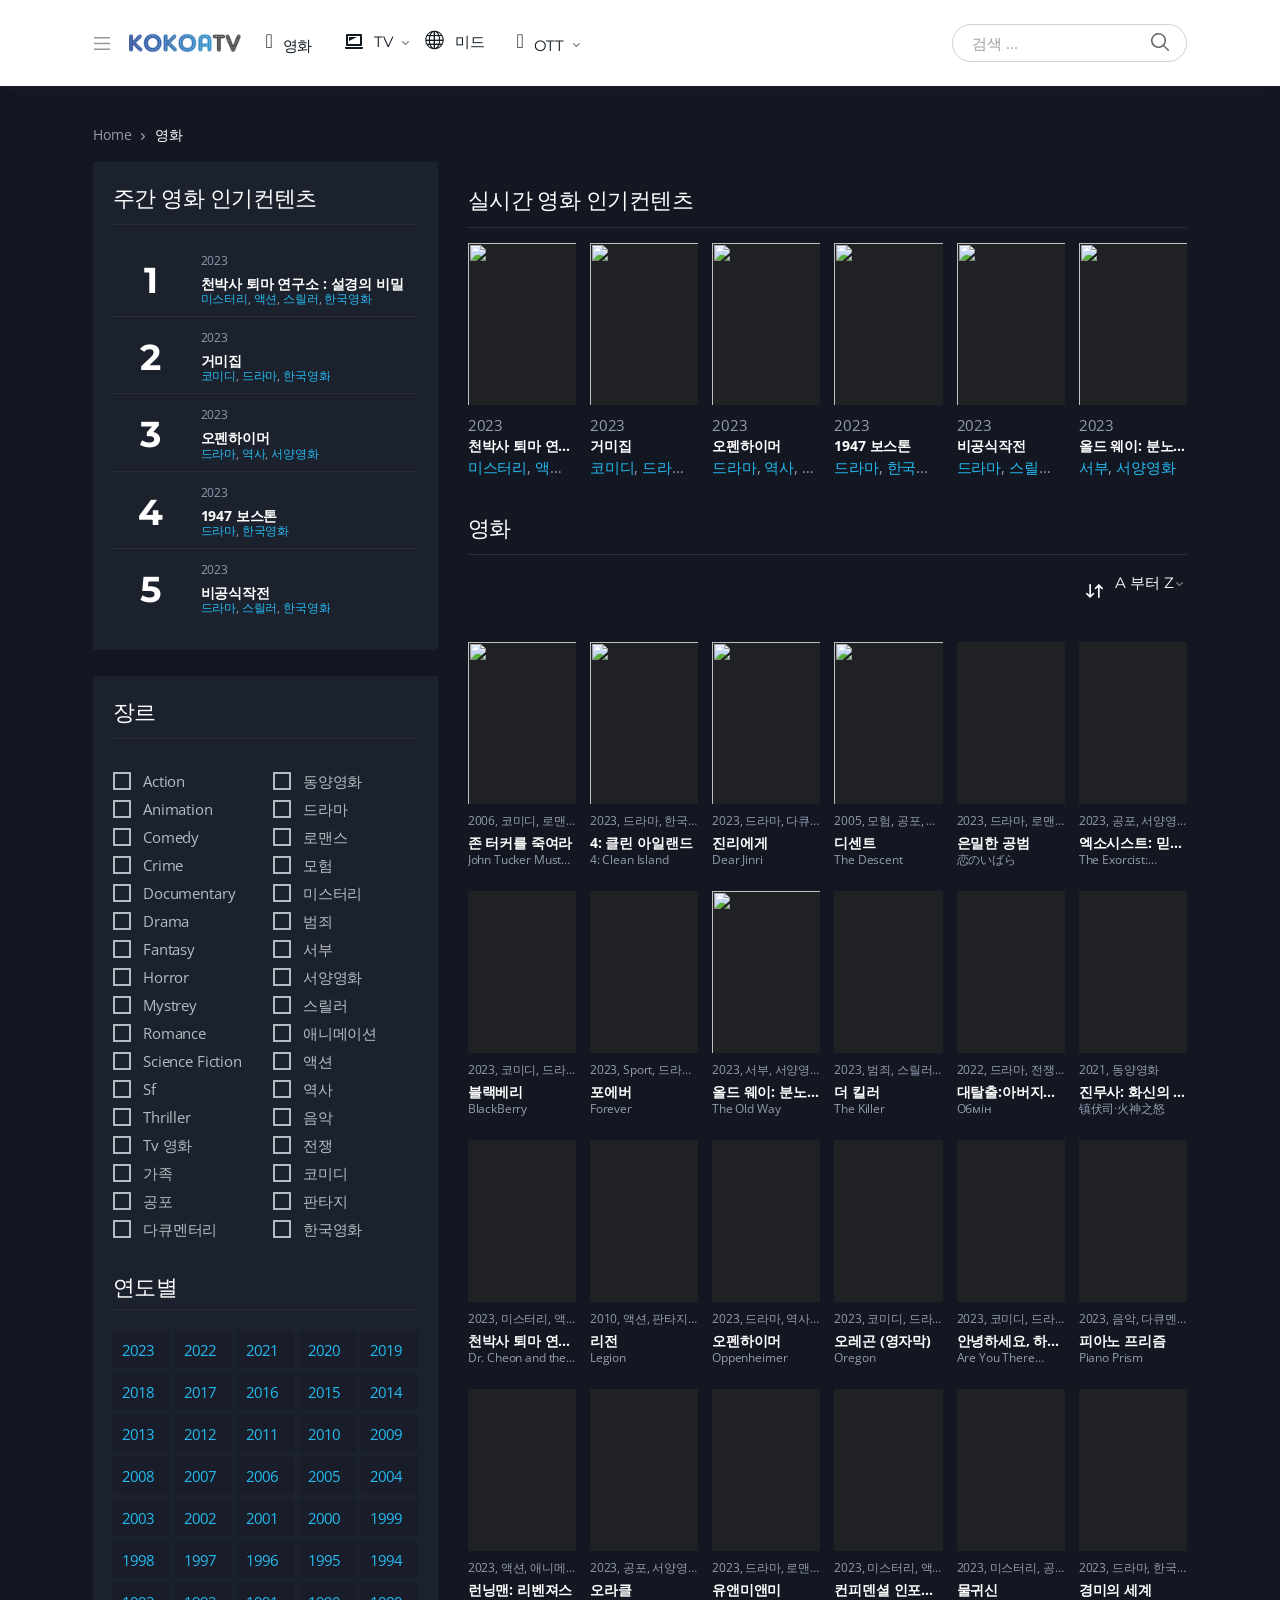
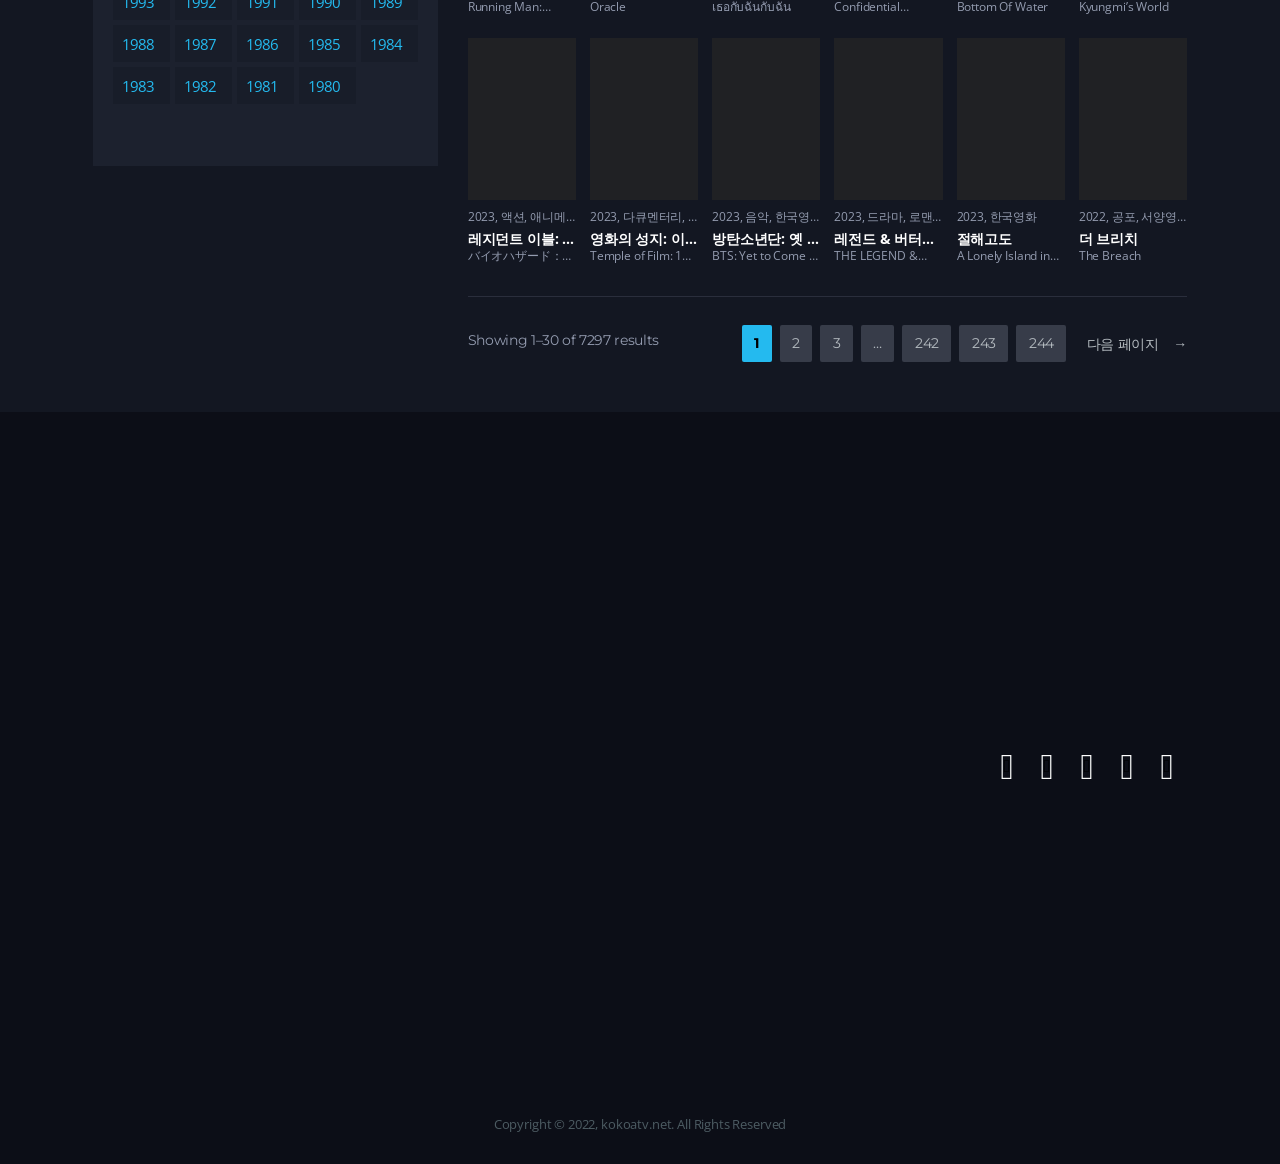
==== commit 4c3e5d2e: "tv page and season page" ====
--- a/movie.html
+++ b/movie.html
@@ -1,996 +1,1644 @@
-<head>
-    <meta charset="utf-8">
-    <meta name="viewport" content="width=device-width, initial-scale=1">
-    <title>Movies 무료 다시보기 - 코코아티비 :: KOKOATV.NET</title>
-    <meta name="google" content="notranslate">
-    <meta name="description" content="Movies 무료 다시보기 - 코코아티비 :: KOKOATV.NET 신,한국영화,드라마,예능,미드 등을 무료 스트리밍 다시보기로 즐길 수 있습니다. 넷플릭스(Netflix),와차,디즈니플러스,웨이브 등 각종 OTT 컨텐츠 또한 링크 제공합니다.">
-    <link rel="icon" type="image/x-icon" href="https://image002.modooup.com/wp-content/uploads/2023/03/ms-icon-310x310-1-36x36.png" sizes="32x32">
-    <link rel="icon" type="image/x-icon" href="https://image002.modooup.com/wp-content/uploads/2023/03/ms-icon-310x310-1-300x300.png" sizes="192x192">
-    <link rel="apple-touch-icon" type="image/x-icon" href="https://image002.modooup.com/wp-content/uploads/2023/03/ms-icon-310x310-1-300x300.png">
-    <link rel="stylesheet" href="https://fonts.googleapis.com/css?family=Montserrat:300,400,500,600,700,800%7cOpen+Sans:400,600,700&amp;subset=latin%2Clatin-ext">
-    <link rel="stylesheet" href="./assets/css/style1.css">
-    <link rel="stylesheet" href="./assets/css/style2.css">
-    <link rel="stylesheet" href="./assets/css/style3.css">
-    <link rel="stylesheet" href="./assets/css/style.css">
-    <script src="./assets/js/embla-carousel.umd.js"></script>
-    <script src="./assets/js/slick.min.js?ver=1.2.7"></script>
-    <script src="./assets/js/scrollup.min.js?ver=1.2.7"></script>
-    <script src="./assets/js/jquery.easing.min.js"></script>
-</head>
-<body>
-    <div>
-        <header id="site-header" class="site-header header-v1 desktop-header stick-this light" role="banner"
-            style="">
-            <div class="container-fluid">
-                <div class="site-header__inner">
-                    <div class="site-header__right">
-                        <div class="site-header__offcanvas"><button
-                                class="site-header__offcanvas--toggler navbar-toggler" data-toggle="offcanvas"><svg
-                                    xmlns="http://www.w3.org/2000/svg" width="16" height="13">
-                                    <path
-                                        d="M0 13L0 11.4 16 11.4 16 13 0 13ZM0 5.7L16 5.7 16 7.3 0 7.3 0 5.7ZM0 0L16 0 16 1.6 0 1.6 0 0Z">
-                                    </path>
-                                </svg></button>
-                            <div class="offcanvas-drawer">
-                                <div class="offcanvas-collapse" data-simplebar="init">
-                                    <div class="simplebar-wrapper" style="margin:0px -24px;">
-                                        <div class="simplebar-height-auto-observer-wrapper">
-                                            <div class="simplebar-height-auto-observer"></div>
+<html>
+    <head>
+        <meta charset="utf-8">
+        <meta name="viewport" content="width=device-width, initial-scale=1">
+        <title>Movies 무료 다시보기 - 코코아티비 :: KOKOATV.NET</title>
+        <meta name="google" content="notranslate">
+        <meta name="description" content="Movies 무료 다시보기 - 코코아티비 :: KOKOATV.NET 신,한국영화,드라마,예능,미드 등을 무료 스트리밍 다시보기로 즐길 수 있습니다. 넷플릭스(Netflix),와차,디즈니플러스,웨이브 등 각종 OTT 컨텐츠 또한 링크 제공합니다.">
+        <link rel="icon" type="image/x-icon" href="https://image002.modooup.com/wp-content/uploads/2023/03/ms-icon-310x310-1-36x36.png" sizes="32x32">
+        <link rel="icon" type="image/x-icon" href="https://image002.modooup.com/wp-content/uploads/2023/03/ms-icon-310x310-1-300x300.png" sizes="192x192">
+        <link rel="apple-touch-icon" type="image/x-icon" href="https://image002.modooup.com/wp-content/uploads/2023/03/ms-icon-310x310-1-300x300.png">
+        <link rel="stylesheet" href="https://fonts.googleapis.com/css?family=Montserrat:300,400,500,600,700,800%7cOpen+Sans:400,600,700&amp;subset=latin%2Clatin-ext">
+        <link rel="stylesheet" href="./assets/css/style1.css">
+        <link rel="stylesheet" href="./assets/css/style2.css">
+        <link rel="stylesheet" href="./assets/css/style3.css">
+        <link rel="stylesheet" href="./assets/css/style.css">
+        <script src="./assets/js/embla-carousel.umd.js"></script>
+        <script src="./assets/js/slick.min.js?ver=1.2.7"></script>
+        <script src="./assets/js/scrollup.min.js?ver=1.2.7"></script>
+        <script src="./assets/js/jquery.easing.min.js"></script>
+    </head>
+    <body>
+        <div>
+            <header id="site-header" class="site-header header-v1 desktop-header stick-this light" role="banner"
+                style="">
+                <div class="container-fluid">
+                    <div class="site-header__inner">
+                        <div class="site-header__right">
+                            <div class="site-header__offcanvas"><button
+                                    class="site-header__offcanvas--toggler navbar-toggler" data-toggle="offcanvas"><svg
+                                        xmlns="http://www.w3.org/2000/svg" width="16" height="13">
+                                        <path
+                                            d="M0 13L0 11.4 16 11.4 16 13 0 13ZM0 5.7L16 5.7 16 7.3 0 7.3 0 5.7ZM0 0L16 0 16 1.6 0 1.6 0 0Z">
+                                        </path>
+                                    </svg></button>
+                                <div class="offcanvas-drawer">
+                                    <div class="offcanvas-collapse" data-simplebar="init">
+                                        <div class="simplebar-wrapper" style="margin:0px -24px;">
+                                            <div class="simplebar-height-auto-observer-wrapper">
+                                                <div class="simplebar-height-auto-observer"></div>
+                                            </div>
+                                            <div class="simplebar-mask">
+                                                <div class="simplebar-offset" style="right:0px;bottom:0px;">
+                                                    <div class="simplebar-content"
+                                                        style="padding:0px 24px;height:100%;overflow:hidden;">
+                                                        <div class="site_header__offcanvas-nav">
+                                                            <ul id="menu-main-menu" class="offcanvas-nav yamm">
+                                                                <li
+                                                                    class="menu-item menu-item-type-post_type menu-item-object-page nav-item show">
+                                                                    <a href="/movie"
+                                                                        class="router-link-active router-link-exact-active"
+                                                                        title="영화" aria-current="page"><span
+                                                                            class="dashicons fas fa-film after-menu-image-icons"></span><span
+                                                                            class="menu-image-title-after menu-image-title">영화</span></a>
+                                                                </li>
+                                                                <li
+                                                                    class="menu-item menu-item-type-custom menu-item-object-custom menu-item-has-children dropdown nav-item show">
+                                                                    <a title="TV" data-toggle="dropdown"
+                                                                        class="dropdown-toggle nav-link pointer"><span
+                                                                            class="dashicons dashicons-laptop after-menu-image-icons"></span><span
+                                                                            class="menu-image-title-after menu-image-title">TV</span></a>
+                                                                    <ul class="dropdown-menu" role="menu">
+                                                                        <li
+                                                                            class="menu-item menu-item-type-taxonomy menu-item-object-category nav-item show">
+                                                                            <a href="/k-drama/"
+                                                                                class="dropdown-item show" title="드라마">
+                                                                                드라마 </a></li>
+                                                                        <li
+                                                                            class="menu-item menu-item-type-taxonomy menu-item-object-category nav-item show">
+                                                                            <a href="/k-show/"
+                                                                                class="dropdown-item show" title="예능">
+                                                                                예능 </a></li>
+                                                                        <li
+                                                                            class="menu-item menu-item-type-taxonomy menu-item-object-category nav-item show">
+                                                                            <a href="/k-sisa/"
+                                                                                class="dropdown-item show" title="시사다큐">
+                                                                                시사 </a></li>
+                                                                    </ul>
+                                                                </li>
+                                                                <li
+                                                                    class="menu-item menu-item-type-taxonomy menu-item-object-category nav-item show">
+                                                                    <a href="/u-drama/" class="nav-link show"
+                                                                        title="미드"><span
+                                                                            class="dashicons dashicons-admin-site-alt3 after-menu-image-icons"></span><span
+                                                                            class="menu-image-title-after menu-image-title">미드</span></a>
+                                                                </li>
+                                                                <li
+                                                                    class="menu-item menu-item-type-custom menu-item-object-custom menu-item-has-children dropdown nav-item show">
+                                                                    <a title="OTT/Web" data-toggle="dropdown"
+                                                                        class="dropdown-toggle nav-link pointer"><span
+                                                                            class="dashicons fas fa-cube after-menu-image-icons"></span><span
+                                                                            class="menu-image-title-after menu-image-title">OTT</span></a>
+                                                                    <ul class="dropdown-menu" role="menu">
+                                                                        <li class="menu-item nav-item show"><a
+                                                                                href="/ott-web/amazon-prime-video/"
+                                                                                class=""
+                                                                                title="Amazon Prime Video">Amazon Prime
+                                                                                Video</a></li>
+                                                                        <li class="menu-item nav-item show"><a
+                                                                                href="/ott-web/apple-tv/" class=""
+                                                                                title="Apple TV">Apple TV</a></li>
+                                                                        <li class="menu-item nav-item show"><a
+                                                                                href="/ott-web/disney/" class=""
+                                                                                title="Disney +">Disney +</a></li>
+                                                                        <li class="menu-item nav-item show"><a
+                                                                                href="/ott-web/hbo-max/" class=""
+                                                                                title="HBO max">HBO max</a></li>
+                                                                        <li class="menu-item nav-item show"><a
+                                                                                href="/ott-web/netflix/" class=""
+                                                                                title="Netflix">Netflix</a></li>
+                                                                        <li class="menu-item nav-item show"><a
+                                                                                href="/ott-web/peacock/" class=""
+                                                                                title="Peacock">Peacock</a></li>
+                                                                        <li class="menu-item nav-item show"><a
+                                                                                href="/ott-web/tving/" class=""
+                                                                                title="Tving">Tving</a></li>
+                                                                        <li class="menu-item nav-item show"><a
+                                                                                href="/ott-web/wavve/" class=""
+                                                                                title="wavve">wavve</a></li>
+                                                                        <li class="menu-item nav-item show"><a
+                                                                                href="/ott-web/watcha/" class=""
+                                                                                title="watcha">watcha</a></li>
+                                                                    </ul>
+                                                                </li>
+                                                            </ul>
+                                                        </div>
+                                                    </div>
+                                                </div>
+                                            </div>
+                                            <div class="simplebar-placeholder" style="width:224px;height:939px;"></div>
                                         </div>
-                                        <div class="simplebar-mask">
-                                            <div class="simplebar-offset" style="right:0px;bottom:0px;">
-                                                <div class="simplebar-content"
-                                                    style="padding:0px 24px;height:100%;overflow:hidden;">
-                                                    <div class="site_header__offcanvas-nav">
-                                                        <ul id="menu-main-menu" class="offcanvas-nav yamm">
-                                                            <li
-                                                                class="menu-item menu-item-type-post_type menu-item-object-page nav-item show">
-                                                                <a href="/movie"
-                                                                    class="router-link-active router-link-exact-active"
-                                                                    title="영화" aria-current="page"><span
-                                                                        class="dashicons fas fa-film after-menu-image-icons"></span><span
-                                                                        class="menu-image-title-after menu-image-title">영화</span></a>
-                                                            </li>
-                                                            <li
-                                                                class="menu-item menu-item-type-custom menu-item-object-custom menu-item-has-children dropdown nav-item show">
-                                                                <a title="TV" data-toggle="dropdown"
-                                                                    class="dropdown-toggle nav-link pointer"><span
-                                                                        class="dashicons dashicons-laptop after-menu-image-icons"></span><span
-                                                                        class="menu-image-title-after menu-image-title">TV</span></a>
-                                                                <ul class="dropdown-menu" role="menu">
-                                                                    <li
-                                                                        class="menu-item menu-item-type-taxonomy menu-item-object-category nav-item show">
-                                                                        <a href="/k-drama/"
-                                                                            class="dropdown-item show" title="드라마">
-                                                                            드라마 </a></li>
-                                                                    <li
-                                                                        class="menu-item menu-item-type-taxonomy menu-item-object-category nav-item show">
-                                                                        <a href="/k-show/"
-                                                                            class="dropdown-item show" title="예능">
-                                                                            예능 </a></li>
-                                                                    <li
-                                                                        class="menu-item menu-item-type-taxonomy menu-item-object-category nav-item show">
-                                                                        <a href="/k-sisa/"
-                                                                            class="dropdown-item show" title="시사다큐">
-                                                                            시사 </a></li>
-                                                                </ul>
-                                                            </li>
-                                                            <li
-                                                                class="menu-item menu-item-type-taxonomy menu-item-object-category nav-item show">
-                                                                <a href="/u-drama/" class="nav-link show"
-                                                                    title="미드"><span
-                                                                        class="dashicons dashicons-admin-site-alt3 after-menu-image-icons"></span><span
-                                                                        class="menu-image-title-after menu-image-title">미드</span></a>
-                                                            </li>
-                                                            <li
-                                                                class="menu-item menu-item-type-custom menu-item-object-custom menu-item-has-children dropdown nav-item show">
-                                                                <a title="OTT/Web" data-toggle="dropdown"
-                                                                    class="dropdown-toggle nav-link pointer"><span
-                                                                        class="dashicons fas fa-cube after-menu-image-icons"></span><span
-                                                                        class="menu-image-title-after menu-image-title">OTT</span></a>
-                                                                <ul class="dropdown-menu" role="menu">
-                                                                    <li class="menu-item nav-item show"><a
-                                                                            href="/ott-web/amazon-prime-video/"
-                                                                            class=""
-                                                                            title="Amazon Prime Video">Amazon Prime
-                                                                            Video</a></li>
-                                                                    <li class="menu-item nav-item show"><a
-                                                                            href="/ott-web/apple-tv/" class=""
-                                                                            title="Apple TV">Apple TV</a></li>
-                                                                    <li class="menu-item nav-item show"><a
-                                                                            href="/ott-web/disney/" class=""
-                                                                            title="Disney +">Disney +</a></li>
-                                                                    <li class="menu-item nav-item show"><a
-                                                                            href="/ott-web/hbo-max/" class=""
-                                                                            title="HBO max">HBO max</a></li>
-                                                                    <li class="menu-item nav-item show"><a
-                                                                            href="/ott-web/netflix/" class=""
-                                                                            title="Netflix">Netflix</a></li>
-                                                                    <li class="menu-item nav-item show"><a
-                                                                            href="/ott-web/peacock/" class=""
-                                                                            title="Peacock">Peacock</a></li>
-                                                                    <li class="menu-item nav-item show"><a
-                                                                            href="/ott-web/tving/" class=""
-                                                                            title="Tving">Tving</a></li>
-                                                                    <li class="menu-item nav-item show"><a
-                                                                            href="/ott-web/wavve/" class=""
-                                                                            title="wavve">wavve</a></li>
-                                                                    <li class="menu-item nav-item show"><a
-                                                                            href="/ott-web/watcha/" class=""
-                                                                            title="watcha">watcha</a></li>
-                                                                </ul>
-                                                            </li>
-                                                        </ul>
-                                                    </div>
-                                                </div>
-                                            </div>
+                                        <div class="simplebar-track simplebar-horizontal" style="visibility:hidden;">
+                                            <div class="simplebar-scrollbar"
+                                                style="transform:translate3d(0px, 0px, 0px);visibility:hidden;"></div>
                                         </div>
-                                        <div class="simplebar-placeholder" style="width:224px;height:939px;"></div>
-                                    </div>
-                                    <div class="simplebar-track simplebar-horizontal" style="visibility:hidden;">
-                                        <div class="simplebar-scrollbar"
-                                            style="transform:translate3d(0px, 0px, 0px);visibility:hidden;"></div>
-                                    </div>
-                                    <div class="simplebar-track simplebar-vertical" style="visibility:hidden;">
-                                        <div class="simplebar-scrollbar"
-                                            style="transform:translate3d(0px, 0px, 0px);visibility:hidden;"></div>
+                                        <div class="simplebar-track simplebar-vertical" style="visibility:hidden;">
+                                            <div class="simplebar-scrollbar"
+                                                style="transform:translate3d(0px, 0px, 0px);visibility:hidden;"></div>
+                                        </div>
                                     </div>
                                 </div>
                             </div>
-                        </div>
-                        <div class="site-header__logo"><a aria-current="page" href="/" class="custom-logo-link"
-                                rel="home"><img width="653" height="152" class="custom-logo lazyload lazyloaded"
-                                    alt="코코아티비 :: KOKOA.TV" sizes="(max-width: 653px) 100vw, 653px"
-                                    src="./assets/img/kokoatv_logo.png"></a></div>
-                        <div class="site_header__primary-nav animated-dropdown">
-                            <ul id="menu-main-menu-1" class="nav yamm">
-                                <li class="menu-item menu-item-type-post_type menu-item-object-page"><a
-                                        href="/movie" class="router-link-active router-link-exact-active" title="영화"
-                                        aria-current="page"><span
-                                            class="dashicons fas fa-film after-menu-image-icons"></span><span
-                                            class="menu-image-title-after menu-image-title">영화</span></a></li>
-                                <li
-                                    class="menu-item menu-item-type-custom menu-item-object-custom menu-item-has-children">
-                                    <a href="/tv-shows/" class=""><span
-                                            class="dashicons dashicons-laptop after-menu-image-icons"></span><span
-                                            class="menu-image-title-after menu-image-title">TV</span></a>
-                                    <ul class="sub-menu">
-                                        <li class="menu-item menu-item-type-taxonomy menu-item-object-category"><a
-                                                href="/k-drama/" class="" title="드라마">드라마</a></li>
-                                        <li class="menu-item menu-item-type-taxonomy menu-item-object-category"><a
-                                                href="/k-show/" class="" title="예능">예능</a></li>
-                                        <li class="menu-item menu-item-type-taxonomy menu-item-object-category"><a
-                                                href="/k-sisa/" class="" title="시사다큐">시사</a></li>
-                                    </ul>
-                                </li>
-                                <li class="menu-item menu-item-type-taxonomy menu-item-object-category"><a
-                                        href="/u-drama/" class=""><span
-                                            class="dashicons dashicons-admin-site-alt3 after-menu-image-icons"></span><span
-                                            class="menu-image-title-after menu-image-title">미드</span></a></li>
-                                <li
-                                    class="menu-item menu-item-type-taxonomy menu-item-object-category menu-item-has-children">
-                                    <a href="/ott-web/" class="" title="OTT/Web"><span
-                                            class="dashicons fas fa-cube after-menu-image-icons"></span><span
-                                            class="menu-image-title-after menu-image-title">OTT</span></a>
-                                    <ul class="sub-menu">
-                                        <li class="menu-item menu-item-type-taxonomy menu-item-object-category"><a
-                                                href="/ott-web/amazon-prime-video/" class=""
-                                                title="Amazon Prime Video">Amazon Prime Video</a></li>
-                                        <li class="menu-item menu-item-type-taxonomy menu-item-object-category"><a
-                                                href="/ott-web/apple-tv/" class="" title="Apple TV">Apple TV</a>
-                                        </li>
-                                        <li class="menu-item menu-item-type-taxonomy menu-item-object-category"><a
-                                                href="/ott-web/disney/" class="" title="Disney +">Disney +</a></li>
-                                        <li class="menu-item menu-item-type-taxonomy menu-item-object-category"><a
-                                                href="/ott-web/hbo-max/" class="" title="HBO max">HBO max</a></li>
-                                        <li class="menu-item menu-item-type-taxonomy menu-item-object-category"><a
-                                                href="/ott-web/netflix/" class="" title="Netflix">Netflix</a></li>
-                                        <li class="menu-item menu-item-type-taxonomy menu-item-object-category"><a
-                                                href="/ott-web/peacock/" class="" title="Peacock">Peacock</a></li>
-                                        <li class="menu-item menu-item-type-taxonomy menu-item-object-category"><a
-                                                href="/ott-web/tving/" class="" title="Tving">Tving</a></li>
-                                        <li class="menu-item menu-item-type-taxonomy menu-item-object-category"><a
-                                                href="/ott-web/wavve/" class="" title="wavve">wavve</a></li>
-                                        <li class="menu-item menu-item-type-taxonomy menu-item-object-category"><a
-                                                href="/ott-web/watcha/" class="" title="watcha">watcha</a></li>
-                                    </ul>
-                                </li>
-                            </ul>
-                        </div>
-                    </div>
-                    <div class="site-header__left">
-                        <div class="site-header__search">
-                            <form role="search" method="get"
-                                class="search-form masvideos-search masvideos-search-tv_show" action="/search">
-                                <label class="screen-reader-text" for="masvideos-search-field-0">Search
-                                    for:</label><input type="search" id="masvideos-search-field-0" value=""
-                                    class="search-field ui-autocomplete-input" placeholder="검색 ..."
-                                    autocomplete="off"><button type="submit" class="search-submit"><svg
-                                        xmlns="http://www.w3.org/2000/svg" width="18" height="18">
-                                        <path
-                                            d="M7 0C11-0.1 13.4 2.1 14.6 4.9 15.5 7.1 14.9 9.8 13.9 11.4 13.7 11.7 13.6 12 13.3 12.2 13.4 12.5 14.2 13.1 14.4 13.4 15.4 14.3 16.3 15.2 17.2 16.1 17.5 16.4 18.2 16.9 18 17.5 17.9 17.6 17.9 17.7 17.8 17.8 17.2 18.3 16.7 17.8 16.4 17.4 15.4 16.4 14.3 15.4 13.3 14.3 13 14.1 12.8 13.8 12.5 13.6 12.4 13.5 12.3 13.3 12.2 13.3 12 13.4 11.5 13.8 11.3 14 10.7 14.4 9.9 14.6 9.2 14.8 8.9 14.9 8.6 14.9 8.3 14.9 8 15 7.4 15.1 7.1 15 6.3 14.8 5.6 14.8 4.9 14.5 2.7 13.6 1.1 12.1 0.4 9.7 0 8.7-0.2 7.1 0.2 6 0.3 5.3 0.5 4.6 0.9 4 1.8 2.4 3 1.3 4.7 0.5 5.2 0.3 5.7 0.2 6.3 0.1 6.5 0 6.8 0.1 7 0ZM7.3 1.5C7.1 1.6 6.8 1.5 6.7 1.5 6.2 1.6 5.8 1.7 5.4 1.9 3.7 2.5 2.6 3.7 1.9 5.4 1.7 5.8 1.7 6.2 1.6 6.6 1.4 7.4 1.6 8.5 1.8 9.1 2.4 11.1 3.5 12.3 5.3 13 5.9 13.3 6.6 13.5 7.5 13.5 7.7 13.5 7.9 13.5 8.1 13.5 8.6 13.4 9.1 13.3 9.6 13.1 11.2 12.5 12.4 11.4 13.1 9.8 13.6 8.5 13.6 6.6 13.1 5.3 12.2 3.1 10.4 1.5 7.3 1.5Z">
-                                        </path>
-                                    </svg><span class="screen-reader-text">Search</span></button></form>
-                        </div>
-                    </div>
-                </div>
-            </div>
-        </header>
-        <header class="handheld-header site-header handheld-stick-this light">
-            <div class="container-fluid">
-                <div class="site-header__inner">
-                    <div class="site-header__left">
-                        <div class="site-header__offcanvas"><button
-                                class="site-header__offcanvas--toggler navbar-toggler" data-toggle="offcanvas"><svg
-                                    xmlns="http://www.w3.org/2000/svg" width="16" height="13">
-                                    <path
-                                        d="M0 13L0 11.4 16 11.4 16 13 0 13ZM0 5.7L16 5.7 16 7.3 0 7.3 0 5.7ZM0 0L16 0 16 1.6 0 1.6 0 0Z">
-                                    </path>
-                                </svg></button>
-                            <div class="offcanvas-drawer">
-                                <div class="offcanvas-collapse" data-simplebar="init">
-                                    <div class="simplebar-wrapper" style="margin:0px -24px;">
-                                        <div class="simplebar-height-auto-observer-wrapper">
-                                            <div class="simplebar-height-auto-observer"></div>
-                                        </div>
-                                        <div class="simplebar-mask">
-                                            <div class="simplebar-offset" style="right:0px;bottom:0px;">
-                                                <div class="simplebar-content"
-                                                    style="padding:0px 24px;height:auto;overflow:hidden;">
-                                                    <div class="site_header__offcanvas-nav">
-                                                        <ul id="menu-main-menu-2" class="offcanvas-nav yamm">
-                                                            <li
-                                                                class="menu-item menu-item-type-post_type menu-item-object-page nav-item show">
-                                                                <a href="/movie/"
-                                                                    class="router-link-active router-link-exact-active nav-link show"
-                                                                    title="영화" aria-current="page"><span
-                                                                        class="dashicons fas fa-film after-menu-image-icons"></span><span
-                                                                        class="menu-image-title-after menu-image-title">영화</span></a>
-                                                            </li>
-                                                            <li
-                                                                class="menu-item menu-item-type-custom menu-item-object-custom menu-item-has-children dropdown nav-item show">
-                                                                <a title="TV" data-toggle="dropdown"
-                                                                    aria-haspopup="true" aria-expanded="false"
-                                                                    class="dropdown-toggle nav-link"><span
-                                                                        class="dashicons dashicons-laptop after-menu-image-icons"></span><span
-                                                                        class="menu-image-title-after menu-image-title">TV</span></a>
-                                                                <ul class="dropdown-menu" role="menu">
-                                                                    <li
-                                                                        class="menu-item menu-item-type-taxonomy menu-item-object-category nav-item show">
-                                                                        <a href="/k-drama/"
-                                                                            class="dropdown-item show"
-                                                                            title="드라마">드라마</a></li>
-                                                                    <li
-                                                                        class="menu-item menu-item-type-taxonomy menu-item-object-category nav-item show">
-                                                                        <a href="/k-show/"
-                                                                            class="dropdown-item show"
-                                                                            title="예능">예능</a></li>
-                                                                    <li
-                                                                        class="menu-item menu-item-type-taxonomy menu-item-object-category nav-item show">
-                                                                        <a href="/k-sisa/"
-                                                                            class="dropdown-item show"
-                                                                            title="시사다큐">시사</a></li>
-                                                                </ul>
-                                                            </li>
-                                                            <li
-                                                                class="menu-item menu-item-type-custom menu-item-object-custom nav-item show">
-                                                                <a href="/u-drama/" class="nav-link show"
-                                                                    title="미드"><span
-                                                                        class="dashicons dashicons-admin-site-alt3 after-menu-image-icons"></span><span
-                                                                        class="menu-image-title-after menu-image-title">미드</span></a>
-                                                            </li>
-                                                            <li
-                                                                class="menu-item menu-item-type-custom menu-item-object-custom menu-item-has-children dropdown nav-item show">
-                                                                <a title="OTT/Web" data-toggle="dropdown"
-                                                                    class="dropdown-toggle nav-link"><span
-                                                                        class="dashicons fas fa-cube after-menu-image-icons"></span><span
-                                                                        class="menu-image-title-after menu-image-title">OTT</span></a>
-                                                                <ul class="dropdown-menu" role="menu">
-                                                                    <li class="menu-item"><a
-                                                                            href="/ott-web/amazon-prime-video/"
-                                                                            class=""
-                                                                            title="Amazon Prime Video">Amazon Prime
-                                                                            Video</a></li>
-                                                                    <li class="menu-item"><a
-                                                                            href="/ott-web/apple-tv/" class=""
-                                                                            title="Apple TV">Apple TV</a></li>
-                                                                    <li class="menu-item"><a href="/ott-web/disney/"
-                                                                            class="" title="Disney +">Disney +</a>
-                                                                    </li>
-                                                                    <li class="menu-item"><a
-                                                                            href="/ott-web/hbo-max/" class=""
-                                                                            title="HBO max">HBO max</a></li>
-                                                                    <li class="menu-item"><a
-                                                                            href="/ott-web/netflix/" class=""
-                                                                            title="Netflix">Netflix</a></li>
-                                                                    <li class="menu-item"><a
-                                                                            href="/ott-web/peacock/" class=""
-                                                                            title="Peacock">Peacock</a></li>
-                                                                    <li class="menu-item"><a href="/ott-web/tving/"
-                                                                            class="" title="Tving">Tving</a></li>
-                                                                    <li class="menu-item"><a href="/ott-web/wavve/"
-                                                                            class="" title="wavve">wavve</a></li>
-                                                                    <li class="menu-item"><a href="/ott-web/watcha/"
-                                                                            class="" title="watcha">watcha</a></li>
-                                                                </ul>
-                                                            </li>
-                                                        </ul>
-                                                    </div>
-                                                </div>
-                                            </div>
-                                        </div>
-                                        <div class="simplebar-placeholder" style="width:0px;height:0px;"></div>
-                                    </div>
-                                    <div class="simplebar-track simplebar-horizontal" style="visibility:hidden;">
-                                        <div class="simplebar-scrollbar"
-                                            style="transform:translate3d(0px, 0px, 0px);visibility:hidden;"></div>
-                                    </div>
-                                    <div class="simplebar-track simplebar-vertical" style="visibility:hidden;">
-                                        <div class="simplebar-scrollbar"
-                                            style="transform:translate3d(0px, 0px, 0px);visibility:hidden;"></div>
-                                    </div>
-                                </div>
-                            </div>
-                        </div>
-                        <div class="site-header__logo"><a aria-current="page" href="/" class="custom-logo-link"
-                                rel="home"><img width="653" height="152" data-src="/images/kokoatv_logo.png"
-                                    class="custom-logo lazyload" alt="코코아티비 :: KOKOA.TV"
-                                    sizes="(max-width: 653px) 100vw, 653px"></a></div>
-                    </div>
-                    <div class="site-header__right">
-                        <div class="ader_site-he_search">
-                            <div class="dropdown"><a href="#" class="dropdown-toggle" data-toggle="dropdown"><svg
-                                        xmlns="http://www.w3.org/2000/svg" width="18" height="18">
-                                        <path
-                                            d="M7 0C11-0.1 13.4 2.1 14.6 4.9 15.5 7.1 14.9 9.8 13.9 11.4 13.7 11.7 13.6 12 13.3 12.2 13.4 12.5 14.2 13.1 14.4 13.4 15.4 14.3 16.3 15.2 17.2 16.1 17.5 16.4 18.2 16.9 18 17.5 17.9 17.6 17.9 17.7 17.8 17.8 17.2 18.3 16.7 17.8 16.4 17.4 15.4 16.4 14.3 15.4 13.3 14.3 13 14.1 12.8 13.8 12.5 13.6 12.4 13.5 12.3 13.3 12.2 13.3 12 13.4 11.5 13.8 11.3 14 10.7 14.4 9.9 14.6 9.2 14.8 8.9 14.9 8.6 14.9 8.3 14.9 8 15 7.4 15.1 7.1 15 6.3 14.8 5.6 14.8 4.9 14.5 2.7 13.6 1.1 12.1 0.4 9.7 0 8.7-0.2 7.1 0.2 6 0.3 5.3 0.5 4.6 0.9 4 1.8 2.4 3 1.3 4.7 0.5 5.2 0.3 5.7 0.2 6.3 0.1 6.5 0 6.8 0.1 7 0ZM7.3 1.5C7.1 1.6 6.8 1.5 6.7 1.5 6.2 1.6 5.8 1.7 5.4 1.9 3.7 2.5 2.6 3.7 1.9 5.4 1.7 5.8 1.7 6.2 1.6 6.6 1.4 7.4 1.6 8.5 1.8 9.1 2.4 11.1 3.5 12.3 5.3 13 5.9 13.3 6.6 13.5 7.5 13.5 7.7 13.5 7.9 13.5 8.1 13.5 8.6 13.4 9.1 13.3 9.6 13.1 11.2 12.5 12.4 11.4 13.1 9.8 13.6 8.5 13.6 6.6 13.1 5.3 12.2 3.1 10.4 1.5 7.3 1.5Z">
-                                        </path>
-                                    </svg></a>
-                                <ul class="dropdown-menu">
-                                    <li>
-                                        <form role="search" method="get"
-                                            class="search-form masvideos-search masvideos-search-tv_show"
-                                            action="/search"><label class="screen-reader-text"
-                                                for="masvideos-search-field-1">Search for:</label><input
-                                                type="search" id="masvideos-search-field-1"
-                                                class="search-field ui-autocomplete-input" placeholder="검색 ..."
-                                                value="" name="s" autocomplete="off"><button type="submit"
-                                                class="search-submit"><svg xmlns="http://www.w3.org/2000/svg"
-                                                    width="18" height="18">
-                                                    <path
-                                                        d="M7 0C11-0.1 13.4 2.1 14.6 4.9 15.5 7.1 14.9 9.8 13.9 11.4 13.7 11.7 13.6 12 13.3 12.2 13.4 12.5 14.2 13.1 14.4 13.4 15.4 14.3 16.3 15.2 17.2 16.1 17.5 16.4 18.2 16.9 18 17.5 17.9 17.6 17.9 17.7 17.8 17.8 17.2 18.3 16.7 17.8 16.4 17.4 15.4 16.4 14.3 15.4 13.3 14.3 13 14.1 12.8 13.8 12.5 13.6 12.4 13.5 12.3 13.3 12.2 13.3 12 13.4 11.5 13.8 11.3 14 10.7 14.4 9.9 14.6 9.2 14.8 8.9 14.9 8.6 14.9 8.3 14.9 8 15 7.4 15.1 7.1 15 6.3 14.8 5.6 14.8 4.9 14.5 2.7 13.6 1.1 12.1 0.4 9.7 0 8.7-0.2 7.1 0.2 6 0.3 5.3 0.5 4.6 0.9 4 1.8 2.4 3 1.3 4.7 0.5 5.2 0.3 5.7 0.2 6.3 0.1 6.5 0 6.8 0.1 7 0ZM7.3 1.5C7.1 1.6 6.8 1.5 6.7 1.5 6.2 1.6 5.8 1.7 5.4 1.9 3.7 2.5 2.6 3.7 1.9 5.4 1.7 5.8 1.7 6.2 1.6 6.6 1.4 7.4 1.6 8.5 1.8 9.1 2.4 11.1 3.5 12.3 5.3 13 5.9 13.3 6.6 13.5 7.5 13.5 7.7 13.5 7.9 13.5 8.1 13.5 8.6 13.4 9.1 13.3 9.6 13.1 11.2 12.5 12.4 11.4 13.1 9.8 13.6 8.5 13.6 6.6 13.1 5.3 12.2 3.1 10.4 1.5 7.3 1.5Z">
-                                                    </path>
-                                                </svg><span
-                                                    class="screen-reader-text">Search</span></button><!-- <input type="hidden" name="post_type" value="" /> -->
-                                        </form>
+                            <div class="site-header__logo"><a aria-current="page" href="/" class="custom-logo-link"
+                                    rel="home"><img width="653" height="152" class="custom-logo lazyload lazyloaded"
+                                        alt="코코아티비 :: KOKOA.TV" sizes="(max-width: 653px) 100vw, 653px"
+                                        src="./assets/img/kokoatv_logo.png"></a></div>
+                            <div class="site_header__primary-nav animated-dropdown">
+                                <ul id="menu-main-menu-1" class="nav yamm">
+                                    <li class="menu-item menu-item-type-post_type menu-item-object-page"><a
+                                            href="/movie" class="router-link-active router-link-exact-active" title="영화"
+                                            aria-current="page"><span
+                                                class="dashicons fas fa-film after-menu-image-icons"></span><span
+                                                class="menu-image-title-after menu-image-title">영화</span></a></li>
+                                    <li
+                                        class="menu-item menu-item-type-custom menu-item-object-custom menu-item-has-children">
+                                        <a href="/tv-shows/" class=""><span
+                                                class="dashicons dashicons-laptop after-menu-image-icons"></span><span
+                                                class="menu-image-title-after menu-image-title">TV</span></a>
+                                        <ul class="sub-menu">
+                                            <li class="menu-item menu-item-type-taxonomy menu-item-object-category"><a
+                                                    href="/k-drama/" class="" title="드라마">드라마</a></li>
+                                            <li class="menu-item menu-item-type-taxonomy menu-item-object-category"><a
+                                                    href="/k-show/" class="" title="예능">예능</a></li>
+                                            <li class="menu-item menu-item-type-taxonomy menu-item-object-category"><a
+                                                    href="/k-sisa/" class="" title="시사다큐">시사</a></li>
+                                        </ul>
+                                    </li>
+                                    <li class="menu-item menu-item-type-taxonomy menu-item-object-category"><a
+                                            href="/u-drama/" class=""><span
+                                                class="dashicons dashicons-admin-site-alt3 after-menu-image-icons"></span><span
+                                                class="menu-image-title-after menu-image-title">미드</span></a></li>
+                                    <li
+                                        class="menu-item menu-item-type-taxonomy menu-item-object-category menu-item-has-children">
+                                        <a href="/ott-web/" class="" title="OTT/Web"><span
+                                                class="dashicons fas fa-cube after-menu-image-icons"></span><span
+                                                class="menu-image-title-after menu-image-title">OTT</span></a>
+                                        <ul class="sub-menu">
+                                            <li class="menu-item menu-item-type-taxonomy menu-item-object-category"><a
+                                                    href="/ott-web/amazon-prime-video/" class=""
+                                                    title="Amazon Prime Video">Amazon Prime Video</a></li>
+                                            <li class="menu-item menu-item-type-taxonomy menu-item-object-category"><a
+                                                    href="/ott-web/apple-tv/" class="" title="Apple TV">Apple TV</a>
+                                            </li>
+                                            <li class="menu-item menu-item-type-taxonomy menu-item-object-category"><a
+                                                    href="/ott-web/disney/" class="" title="Disney +">Disney +</a></li>
+                                            <li class="menu-item menu-item-type-taxonomy menu-item-object-category"><a
+                                                    href="/ott-web/hbo-max/" class="" title="HBO max">HBO max</a></li>
+                                            <li class="menu-item menu-item-type-taxonomy menu-item-object-category"><a
+                                                    href="/ott-web/netflix/" class="" title="Netflix">Netflix</a></li>
+                                            <li class="menu-item menu-item-type-taxonomy menu-item-object-category"><a
+                                                    href="/ott-web/peacock/" class="" title="Peacock">Peacock</a></li>
+                                            <li class="menu-item menu-item-type-taxonomy menu-item-object-category"><a
+                                                    href="/ott-web/tving/" class="" title="Tving">Tving</a></li>
+                                            <li class="menu-item menu-item-type-taxonomy menu-item-object-category"><a
+                                                    href="/ott-web/wavve/" class="" title="wavve">wavve</a></li>
+                                            <li class="menu-item menu-item-type-taxonomy menu-item-object-category"><a
+                                                    href="/ott-web/watcha/" class="" title="watcha">watcha</a></li>
+                                        </ul>
                                     </li>
                                 </ul>
                             </div>
                         </div>
-                    </div><!-- /.site-header__right -->
+                        <div class="site-header__left">
+                            <div class="site-header__search">
+                                <form role="search" method="get"
+                                    class="search-form masvideos-search masvideos-search-tv_show" action="/search">
+                                    <label class="screen-reader-text" for="masvideos-search-field-0">Search
+                                        for:</label><input type="search" id="masvideos-search-field-0" value=""
+                                        class="search-field ui-autocomplete-input" placeholder="검색 ..."
+                                        autocomplete="off"><button type="submit" class="search-submit"><svg
+                                            xmlns="http://www.w3.org/2000/svg" width="18" height="18">
+                                            <path
+                                                d="M7 0C11-0.1 13.4 2.1 14.6 4.9 15.5 7.1 14.9 9.8 13.9 11.4 13.7 11.7 13.6 12 13.3 12.2 13.4 12.5 14.2 13.1 14.4 13.4 15.4 14.3 16.3 15.2 17.2 16.1 17.5 16.4 18.2 16.9 18 17.5 17.9 17.6 17.9 17.7 17.8 17.8 17.2 18.3 16.7 17.8 16.4 17.4 15.4 16.4 14.3 15.4 13.3 14.3 13 14.1 12.8 13.8 12.5 13.6 12.4 13.5 12.3 13.3 12.2 13.3 12 13.4 11.5 13.8 11.3 14 10.7 14.4 9.9 14.6 9.2 14.8 8.9 14.9 8.6 14.9 8.3 14.9 8 15 7.4 15.1 7.1 15 6.3 14.8 5.6 14.8 4.9 14.5 2.7 13.6 1.1 12.1 0.4 9.7 0 8.7-0.2 7.1 0.2 6 0.3 5.3 0.5 4.6 0.9 4 1.8 2.4 3 1.3 4.7 0.5 5.2 0.3 5.7 0.2 6.3 0.1 6.5 0 6.8 0.1 7 0ZM7.3 1.5C7.1 1.6 6.8 1.5 6.7 1.5 6.2 1.6 5.8 1.7 5.4 1.9 3.7 2.5 2.6 3.7 1.9 5.4 1.7 5.8 1.7 6.2 1.6 6.6 1.4 7.4 1.6 8.5 1.8 9.1 2.4 11.1 3.5 12.3 5.3 13 5.9 13.3 6.6 13.5 7.5 13.5 7.7 13.5 7.9 13.5 8.1 13.5 8.6 13.4 9.1 13.3 9.6 13.1 11.2 12.5 12.4 11.4 13.1 9.8 13.6 8.5 13.6 6.6 13.1 5.3 12.2 3.1 10.4 1.5 7.3 1.5Z">
+                                            </path>
+                                        </svg><span class="screen-reader-text">Search</span></button></form>
+                            </div>
+                        </div>
+                    </div>
                 </div>
-            </div>
-        </header><!--[-->
-        <div class="archive post-type-archive-movie masvideos masvideos-archive sidebar-left dark">
-            <div class="site-content" tabindex="-1">
-                <div class="container">
-                    <nav class="masvideos-breadcrumb"><a href="/" class="">Home</a><span class="delimiter"><svg
-                                width="4px" height="7px">
-                                <path fill-rule="evenodd"
-                                    d="M3.978,3.702 C3.986,3.785 3.966,3.868 3.903,3.934 L1.038,6.901 C0.920,7.022 0.724,7.029 0.598,6.916 L0.143,6.506 C0.017,6.393 0.010,6.203 0.127,6.082 L2.190,3.945 C2.276,3.829 2.355,3.690 2.355,3.548 C2.355,3.214 1.947,2.884 1.947,2.884 L1.963,2.877 L0.080,0.905 C-0.037,0.783 -0.029,0.593 0.095,0.479 L0.547,0.068 C0.671,-0.045 0.866,-0.039 0.983,0.083 L3.823,3.056 C3.866,3.102 3.875,3.161 3.885,3.218 C3.945,3.267 3.988,3.333 3.988,3.415 L3.988,3.681 C3.988,3.689 3.979,3.694 3.978,3.702 Z">
-                                </path>
-                            </svg></span>영화 </nav>
-                    <div class="site-content__inner">
-                        <div id="primary" class="content-area">
-                            <div class="kokoads Movie_Top_728_90"></div>
-                            <div id="feature-cate-page" style="display: block; margin-bottom: 10px;">
-                                <header class="page-header" style="margin-bottom: 15px;">
-                                    <h1 class="page-title">실시간 영화 인기컨텐츠</h1>
-                                </header>
-                                <div class="masvideos masvideos-movies vodi-archive-wrapper" data-view="grid">
-                                    <div class="movies columns-6">
-                                        <div class="movies__inner">
-                                            <div class="movie type-movie status-publish has-post-thumbnail hentry"
-                                                postid="2207461">
-                                                <div class="movie__poster loading-bg"><a
-                                                        href="/movie/%ec%b2%9c%eb%b0%95%ec%82%ac-%ed%87%b4%eb%a7%88-%ec%97%b0%ea%b5%ac%ec%86%8c-%ec%84%a4%ea%b2%bd%ec%9d%98-%eb%b9%84%eb%b0%80"
-                                                        class="masvideos-LoopMovie-link masvideos-loop-movie__link movie__link"><img
-                                                            width="300" height="450"
-                                                            class="movie__poster--image lazyload lazyloaded" alt=""
-                                                            src="https://image002.modooup.com/wp-content/uploads/image_webp/2023/11/f9ae568f4b7a70bfe7b4cc6ea54e2af4.webp"
-                                                            srcset="https://image002.modooup.com/wp-content/uploads/image_webp/2023/11/f9ae568f4b7a70bfe7b4cc6ea54e2af4.webp 220w, https://image002.modooup.com/wp-content/uploads/image_webp/2023/11/f9ae568f4b7a70bfe7b4cc6ea54e2af4-200x300.webp 200w, https://image002.modooup.com/wp-content/uploads/image_webp/2023/11/f9ae568f4b7a70bfe7b4cc6ea54e2af4-150x150.webp 150w, https://image002.modooup.com/wp-content/uploads/image_webp/2023/11/f9ae568f4b7a70bfe7b4cc6ea54e2af4-220x270.webp 220w, https://image002.modooup.com/wp-content/uploads/image_webp/2023/11/f9ae568f4b7a70bfe7b4cc6ea54e2af4-220x270.webp 220w, https://image002.modooup.com/wp-content/uploads/image_webp/2023/11/f9ae568f4b7a70bfe7b4cc6ea54e2af4-120x67.webp 120w, https://image002.modooup.com/wp-content/uploads/image_webp/2023/11/f9ae568f4b7a70bfe7b4cc6ea54e2af4-150x225.webp 150w, https://image002.modooup.com/wp-content/uploads/image_webp/2023/11/f9ae568f4b7a70bfe7b4cc6ea54e2af4-16x24.webp 16w, https://image002.modooup.com/wp-content/uploads/image_webp/2023/11/f9ae568f4b7a70bfe7b4cc6ea54e2af4-24x36.webp 24w, https://image002.modooup.com/wp-content/uploads/image_webp/2023/11/f9ae568f4b7a70bfe7b4cc6ea54e2af4-32x48.webp 32w"></a>
-                                                </div>
-                                                <div class="movie__body"><span
-                                                        class="movie__meta--release-year">2023</span><a
-                                                        href="/movie/%ec%b2%9c%eb%b0%95%ec%82%ac-%ed%87%b4%eb%a7%88-%ec%97%b0%ea%b5%ac%ec%86%8c-%ec%84%a4%ea%b2%bd%ec%9d%98-%eb%b9%84%eb%b0%80"
-                                                        class="masvideos-LoopMovie-link masvideos-loop-movie__link movie__link">
-                                                        <h3 class="masvideos-loop-movie__title movie__title">천박사 퇴마
-                                                            연구소 : 설경의 비밀</h3>
-                                                    </a><span class="movie__meta--genre"><!--v-if--><a
-                                                            href="/movie-genre/%eb%af%b8%ec%8a%a4%ed%84%b0%eb%a6%ac"
-                                                            class="" rel="tag"><span>미스터리</span></a><span>,
-                                                        </span><a href="/movie-genre/%ec%95%a1%ec%85%98" class=""
-                                                            rel="tag"><span>액션</span></a><span>, </span><a
-                                                            href="/movie-genre/%ec%8a%a4%eb%a6%b4%eb%9f%ac" class=""
-                                                            rel="tag"><span>스릴러</span></a><span>, </span><a
-                                                            href="/movie-genre/%ed%95%9c%ea%b5%ad%ec%98%81%ed%99%94"
-                                                            class="" rel="tag"><span>한국영화</span></a></span></div>
-                                            </div>
-                                            <div class="movie type-movie status-publish has-post-thumbnail hentry"
-                                                postid="2207164">
-                                                <div class="movie__poster loading-bg"><a
-                                                        href="/movie/%ea%b1%b0%eb%af%b8%ec%a7%91"
-                                                        class="masvideos-LoopMovie-link masvideos-loop-movie__link movie__link"><img
-                                                            width="300" height="450"
-                                                            class="movie__poster--image lazyload lazyloaded" alt=""
-                                                            src="https://image002.modooup.com/wp-content/uploads/2023/11/r0aJTWwap-ZclsvbBL6NZmlmBUFChGCwcNnlNc32Jac6g22WRiQ_YODEPoIMIEMffR6dcgYF_Gm8EneZ1_z3B1Y95N_6qJ9YCYS_00YABsJyeqxgdUTPQEBiNzrdmiFmD92X4_ms6bQxkBLEi6SYzRcbNFYUbneKFHJscFuxoa4.webp"
-                                                            srcset="https://image002.modooup.com/wp-content/uploads/2023/11/r0aJTWwap-ZclsvbBL6NZmlmBUFChGCwcNnlNc32Jac6g22WRiQ_YODEPoIMIEMffR6dcgYF_Gm8EneZ1_z3B1Y95N_6qJ9YCYS_00YABsJyeqxgdUTPQEBiNzrdmiFmD92X4_ms6bQxkBLEi6SYzRcbNFYUbneKFHJscFuxoa4.webp 1000w, https://image002.modooup.com/wp-content/uploads/2023/11/r0aJTWwap-ZclsvbBL6NZmlmBUFChGCwcNnlNc32Jac6g22WRiQ_YODEPoIMIEMffR6dcgYF_Gm8EneZ1_z3B1Y95N_6qJ9YCYS_00YABsJyeqxgdUTPQEBiNzrdmiFmD92X4_ms6bQxkBLEi6SYzRcbNFYUbneKFHJscFuxoa4-210x300.webp 210w, https://image002.modooup.com/wp-content/uploads/2023/11/r0aJTWwap-ZclsvbBL6NZmlmBUFChGCwcNnlNc32Jac6g22WRiQ_YODEPoIMIEMffR6dcgYF_Gm8EneZ1_z3B1Y95N_6qJ9YCYS_00YABsJyeqxgdUTPQEBiNzrdmiFmD92X4_ms6bQxkBLEi6SYzRcbNFYUbneKFHJscFuxoa4-718x1024.webp 718w, https://image002.modooup.com/wp-content/uploads/2023/11/r0aJTWwap-ZclsvbBL6NZmlmBUFChGCwcNnlNc32Jac6g22WRiQ_YODEPoIMIEMffR6dcgYF_Gm8EneZ1_z3B1Y95N_6qJ9YCYS_00YABsJyeqxgdUTPQEBiNzrdmiFmD92X4_ms6bQxkBLEi6SYzRcbNFYUbneKFHJscFuxoa4-150x150.webp 150w, https://image002.modooup.com/wp-content/uploads/2023/11/r0aJTWwap-ZclsvbBL6NZmlmBUFChGCwcNnlNc32Jac6g22WRiQ_YODEPoIMIEMffR6dcgYF_Gm8EneZ1_z3B1Y95N_6qJ9YCYS_00YABsJyeqxgdUTPQEBiNzrdmiFmD92X4_ms6bQxkBLEi6SYzRcbNFYUbneKFHJscFuxoa4-768x1096.webp 768w, https://image002.modooup.com/wp-content/uploads/2023/11/r0aJTWwap-ZclsvbBL6NZmlmBUFChGCwcNnlNc32Jac6g22WRiQ_YODEPoIMIEMffR6dcgYF_Gm8EneZ1_z3B1Y95N_6qJ9YCYS_00YABsJyeqxgdUTPQEBiNzrdmiFmD92X4_ms6bQxkBLEi6SYzRcbNFYUbneKFHJscFuxoa4-480x270.webp 480w, https://image002.modooup.com/wp-content/uploads/2023/11/r0aJTWwap-ZclsvbBL6NZmlmBUFChGCwcNnlNc32Jac6g22WRiQ_YODEPoIMIEMffR6dcgYF_Gm8EneZ1_z3B1Y95N_6qJ9YCYS_00YABsJyeqxgdUTPQEBiNzrdmiFmD92X4_ms6bQxkBLEi6SYzRcbNFYUbneKFHJscFuxoa4-696x677.webp 696w, https://image002.modooup.com/wp-content/uploads/2023/11/r0aJTWwap-ZclsvbBL6NZmlmBUFChGCwcNnlNc32Jac6g22WRiQ_YODEPoIMIEMffR6dcgYF_Gm8EneZ1_z3B1Y95N_6qJ9YCYS_00YABsJyeqxgdUTPQEBiNzrdmiFmD92X4_ms6bQxkBLEi6SYzRcbNFYUbneKFHJscFuxoa4-990x440.webp 990w, https://image002.modooup.com/wp-content/uploads/2023/11/r0aJTWwap-ZclsvbBL6NZmlmBUFChGCwcNnlNc32Jac6g22WRiQ_YODEPoIMIEMffR6dcgYF_Gm8EneZ1_z3B1Y95N_6qJ9YCYS_00YABsJyeqxgdUTPQEBiNzrdmiFmD92X4_ms6bQxkBLEi6SYzRcbNFYUbneKFHJscFuxoa4-640x360.webp 640w, https://image002.modooup.com/wp-content/uploads/2023/11/r0aJTWwap-ZclsvbBL6NZmlmBUFChGCwcNnlNc32Jac6g22WRiQ_YODEPoIMIEMffR6dcgYF_Gm8EneZ1_z3B1Y95N_6qJ9YCYS_00YABsJyeqxgdUTPQEBiNzrdmiFmD92X4_ms6bQxkBLEi6SYzRcbNFYUbneKFHJscFuxoa4-480x270.webp 480w, https://image002.modooup.com/wp-content/uploads/2023/11/r0aJTWwap-ZclsvbBL6NZmlmBUFChGCwcNnlNc32Jac6g22WRiQ_YODEPoIMIEMffR6dcgYF_Gm8EneZ1_z3B1Y95N_6qJ9YCYS_00YABsJyeqxgdUTPQEBiNzrdmiFmD92X4_ms6bQxkBLEi6SYzRcbNFYUbneKFHJscFuxoa4-120x67.webp 120w, https://image002.modooup.com/wp-content/uploads/2023/11/r0aJTWwap-ZclsvbBL6NZmlmBUFChGCwcNnlNc32Jac6g22WRiQ_YODEPoIMIEMffR6dcgYF_Gm8EneZ1_z3B1Y95N_6qJ9YCYS_00YABsJyeqxgdUTPQEBiNzrdmiFmD92X4_ms6bQxkBLEi6SYzRcbNFYUbneKFHJscFuxoa4-600x900.webp 600w, https://image002.modooup.com/wp-content/uploads/2023/11/r0aJTWwap-ZclsvbBL6NZmlmBUFChGCwcNnlNc32Jac6g22WRiQ_YODEPoIMIEMffR6dcgYF_Gm8EneZ1_z3B1Y95N_6qJ9YCYS_00YABsJyeqxgdUTPQEBiNzrdmiFmD92X4_ms6bQxkBLEi6SYzRcbNFYUbneKFHJscFuxoa4-300x450.webp 300w, https://image002.modooup.com/wp-content/uploads/2023/11/r0aJTWwap-ZclsvbBL6NZmlmBUFChGCwcNnlNc32Jac6g22WRiQ_YODEPoIMIEMffR6dcgYF_Gm8EneZ1_z3B1Y95N_6qJ9YCYS_00YABsJyeqxgdUTPQEBiNzrdmiFmD92X4_ms6bQxkBLEi6SYzRcbNFYUbneKFHJscFuxoa4-150x225.webp 150w, https://image002.modooup.com/wp-content/uploads/2023/11/r0aJTWwap-ZclsvbBL6NZmlmBUFChGCwcNnlNc32Jac6g22WRiQ_YODEPoIMIEMffR6dcgYF_Gm8EneZ1_z3B1Y95N_6qJ9YCYS_00YABsJyeqxgdUTPQEBiNzrdmiFmD92X4_ms6bQxkBLEi6SYzRcbNFYUbneKFHJscFuxoa4-17x24.webp 17w, https://image002.modooup.com/wp-content/uploads/2023/11/r0aJTWwap-ZclsvbBL6NZmlmBUFChGCwcNnlNc32Jac6g22WRiQ_YODEPoIMIEMffR6dcgYF_Gm8EneZ1_z3B1Y95N_6qJ9YCYS_00YABsJyeqxgdUTPQEBiNzrdmiFmD92X4_ms6bQxkBLEi6SYzRcbNFYUbneKFHJscFuxoa4-25x36.webp 25w, https://image002.modooup.com/wp-content/uploads/2023/11/r0aJTWwap-ZclsvbBL6NZmlmBUFChGCwcNnlNc32Jac6g22WRiQ_YODEPoIMIEMffR6dcgYF_Gm8EneZ1_z3B1Y95N_6qJ9YCYS_00YABsJyeqxgdUTPQEBiNzrdmiFmD92X4_ms6bQxkBLEi6SYzRcbNFYUbneKFHJscFuxoa4-34x48.webp 34w"></a>
-                                                </div>
-                                                <div class="movie__body"><span
-                                                        class="movie__meta--release-year">2023</span><a
-                                                        href="/movie/%ea%b1%b0%eb%af%b8%ec%a7%91"
-                                                        class="masvideos-LoopMovie-link masvideos-loop-movie__link movie__link">
-                                                        <h3 class="masvideos-loop-movie__title movie__title">거미집
-                                                        </h3>
-                                                    </a><span class="movie__meta--genre"><!--v-if--><a
-                                                            href="/movie-genre/%ec%bd%94%eb%af%b8%eb%94%94" class=""
-                                                            rel="tag"><span>코미디</span></a><span>, </span><a
-                                                            href="/movie-genre/%eb%93%9c%eb%9d%bc%eb%a7%88" class=""
-                                                            rel="tag"><span>드라마</span></a><span>, </span><a
-                                                            href="/movie-genre/%ed%95%9c%ea%b5%ad%ec%98%81%ed%99%94"
-                                                            class="" rel="tag"><span>한국영화</span></a></span></div>
-                                            </div>
-                                            <div class="movie type-movie status-publish has-post-thumbnail hentry"
-                                                postid="2207360">
-                                                <div class="movie__poster loading-bg"><a
-                                                        href="/movie/%ec%98%a4%ed%8e%9c%ed%95%98%ec%9d%b4%eb%a8%b8"
-                                                        class="masvideos-LoopMovie-link masvideos-loop-movie__link movie__link"><img
-                                                            width="300" height="450"
-                                                            class="movie__poster--image lazyload lazyloaded" alt=""
-                                                            src="https://image002.modooup.com/wp-content/uploads/2023/11/r0aJTWwap-ZclsvbBL6NZmK9ihvbDoVREN2qjqVdzQqONvjAyT4Sh0I-0zsD0ezIpqxhKYiIDtKOn4EMHTkE7rXFaO3LOFZ14q-_zGswiD4OCaxxsRkVCxWnXc5cvA_At9SujfF5pQ6SIsOgX2cbGer4IwpIhtDSCV3Lw2nuITI.webp"
-                                                            srcset="https://image002.modooup.com/wp-content/uploads/2023/11/r0aJTWwap-ZclsvbBL6NZmK9ihvbDoVREN2qjqVdzQqONvjAyT4Sh0I-0zsD0ezIpqxhKYiIDtKOn4EMHTkE7rXFaO3LOFZ14q-_zGswiD4OCaxxsRkVCxWnXc5cvA_At9SujfF5pQ6SIsOgX2cbGer4IwpIhtDSCV3Lw2nuITI.webp 1000w, https://image002.modooup.com/wp-content/uploads/2023/11/r0aJTWwap-ZclsvbBL6NZmK9ihvbDoVREN2qjqVdzQqONvjAyT4Sh0I-0zsD0ezIpqxhKYiIDtKOn4EMHTkE7rXFaO3LOFZ14q-_zGswiD4OCaxxsRkVCxWnXc5cvA_At9SujfF5pQ6SIsOgX2cbGer4IwpIhtDSCV3Lw2nuITI-189x300.webp 189w, https://image002.modooup.com/wp-content/uploads/2023/11/r0aJTWwap-ZclsvbBL6NZmK9ihvbDoVREN2qjqVdzQqONvjAyT4Sh0I-0zsD0ezIpqxhKYiIDtKOn4EMHTkE7rXFaO3LOFZ14q-_zGswiD4OCaxxsRkVCxWnXc5cvA_At9SujfF5pQ6SIsOgX2cbGer4IwpIhtDSCV3Lw2nuITI-646x1024.webp 646w, https://image002.modooup.com/wp-content/uploads/2023/11/r0aJTWwap-ZclsvbBL6NZmK9ihvbDoVREN2qjqVdzQqONvjAyT4Sh0I-0zsD0ezIpqxhKYiIDtKOn4EMHTkE7rXFaO3LOFZ14q-_zGswiD4OCaxxsRkVCxWnXc5cvA_At9SujfF5pQ6SIsOgX2cbGer4IwpIhtDSCV3Lw2nuITI-150x150.webp 150w, https://image002.modooup.com/wp-content/uploads/2023/11/r0aJTWwap-ZclsvbBL6NZmK9ihvbDoVREN2qjqVdzQqONvjAyT4Sh0I-0zsD0ezIpqxhKYiIDtKOn4EMHTkE7rXFaO3LOFZ14q-_zGswiD4OCaxxsRkVCxWnXc5cvA_At9SujfF5pQ6SIsOgX2cbGer4IwpIhtDSCV3Lw2nuITI-768x1217.webp 768w, https://image002.modooup.com/wp-content/uploads/2023/11/r0aJTWwap-ZclsvbBL6NZmK9ihvbDoVREN2qjqVdzQqONvjAyT4Sh0I-0zsD0ezIpqxhKYiIDtKOn4EMHTkE7rXFaO3LOFZ14q-_zGswiD4OCaxxsRkVCxWnXc5cvA_At9SujfF5pQ6SIsOgX2cbGer4IwpIhtDSCV3Lw2nuITI-970x1536.webp 970w, https://image002.modooup.com/wp-content/uploads/2023/11/r0aJTWwap-ZclsvbBL6NZmK9ihvbDoVREN2qjqVdzQqONvjAyT4Sh0I-0zsD0ezIpqxhKYiIDtKOn4EMHTkE7rXFaO3LOFZ14q-_zGswiD4OCaxxsRkVCxWnXc5cvA_At9SujfF5pQ6SIsOgX2cbGer4IwpIhtDSCV3Lw2nuITI-480x270.webp 480w, https://image002.modooup.com/wp-content/uploads/2023/11/r0aJTWwap-ZclsvbBL6NZmK9ihvbDoVREN2qjqVdzQqONvjAyT4Sh0I-0zsD0ezIpqxhKYiIDtKOn4EMHTkE7rXFaO3LOFZ14q-_zGswiD4OCaxxsRkVCxWnXc5cvA_At9SujfF5pQ6SIsOgX2cbGer4IwpIhtDSCV3Lw2nuITI-696x677.webp 696w, https://image002.modooup.com/wp-content/uploads/2023/11/r0aJTWwap-ZclsvbBL6NZmK9ihvbDoVREN2qjqVdzQqONvjAyT4Sh0I-0zsD0ezIpqxhKYiIDtKOn4EMHTkE7rXFaO3LOFZ14q-_zGswiD4OCaxxsRkVCxWnXc5cvA_At9SujfF5pQ6SIsOgX2cbGer4IwpIhtDSCV3Lw2nuITI-990x440.webp 990w, https://image002.modooup.com/wp-content/uploads/2023/11/r0aJTWwap-ZclsvbBL6NZmK9ihvbDoVREN2qjqVdzQqONvjAyT4Sh0I-0zsD0ezIpqxhKYiIDtKOn4EMHTkE7rXFaO3LOFZ14q-_zGswiD4OCaxxsRkVCxWnXc5cvA_At9SujfF5pQ6SIsOgX2cbGer4IwpIhtDSCV3Lw2nuITI-640x360.webp 640w, https://image002.modooup.com/wp-content/uploads/2023/11/r0aJTWwap-ZclsvbBL6NZmK9ihvbDoVREN2qjqVdzQqONvjAyT4Sh0I-0zsD0ezIpqxhKYiIDtKOn4EMHTkE7rXFaO3LOFZ14q-_zGswiD4OCaxxsRkVCxWnXc5cvA_At9SujfF5pQ6SIsOgX2cbGer4IwpIhtDSCV3Lw2nuITI-480x270.webp 480w, https://image002.modooup.com/wp-content/uploads/2023/11/r0aJTWwap-ZclsvbBL6NZmK9ihvbDoVREN2qjqVdzQqONvjAyT4Sh0I-0zsD0ezIpqxhKYiIDtKOn4EMHTkE7rXFaO3LOFZ14q-_zGswiD4OCaxxsRkVCxWnXc5cvA_At9SujfF5pQ6SIsOgX2cbGer4IwpIhtDSCV3Lw2nuITI-120x67.webp 120w, https://image002.modooup.com/wp-content/uploads/2023/11/r0aJTWwap-ZclsvbBL6NZmK9ihvbDoVREN2qjqVdzQqONvjAyT4Sh0I-0zsD0ezIpqxhKYiIDtKOn4EMHTkE7rXFaO3LOFZ14q-_zGswiD4OCaxxsRkVCxWnXc5cvA_At9SujfF5pQ6SIsOgX2cbGer4IwpIhtDSCV3Lw2nuITI-600x900.webp 600w, https://image002.modooup.com/wp-content/uploads/2023/11/r0aJTWwap-ZclsvbBL6NZmK9ihvbDoVREN2qjqVdzQqONvjAyT4Sh0I-0zsD0ezIpqxhKYiIDtKOn4EMHTkE7rXFaO3LOFZ14q-_zGswiD4OCaxxsRkVCxWnXc5cvA_At9SujfF5pQ6SIsOgX2cbGer4IwpIhtDSCV3Lw2nuITI-300x450.webp 300w, https://image002.modooup.com/wp-content/uploads/2023/11/r0aJTWwap-ZclsvbBL6NZmK9ihvbDoVREN2qjqVdzQqONvjAyT4Sh0I-0zsD0ezIpqxhKYiIDtKOn4EMHTkE7rXFaO3LOFZ14q-_zGswiD4OCaxxsRkVCxWnXc5cvA_At9SujfF5pQ6SIsOgX2cbGer4IwpIhtDSCV3Lw2nuITI-150x225.webp 150w, https://image002.modooup.com/wp-content/uploads/2023/11/r0aJTWwap-ZclsvbBL6NZmK9ihvbDoVREN2qjqVdzQqONvjAyT4Sh0I-0zsD0ezIpqxhKYiIDtKOn4EMHTkE7rXFaO3LOFZ14q-_zGswiD4OCaxxsRkVCxWnXc5cvA_At9SujfF5pQ6SIsOgX2cbGer4IwpIhtDSCV3Lw2nuITI-15x24.webp 15w, https://image002.modooup.com/wp-content/uploads/2023/11/r0aJTWwap-ZclsvbBL6NZmK9ihvbDoVREN2qjqVdzQqONvjAyT4Sh0I-0zsD0ezIpqxhKYiIDtKOn4EMHTkE7rXFaO3LOFZ14q-_zGswiD4OCaxxsRkVCxWnXc5cvA_At9SujfF5pQ6SIsOgX2cbGer4IwpIhtDSCV3Lw2nuITI-23x36.webp 23w, https://image002.modooup.com/wp-content/uploads/2023/11/r0aJTWwap-ZclsvbBL6NZmK9ihvbDoVREN2qjqVdzQqONvjAyT4Sh0I-0zsD0ezIpqxhKYiIDtKOn4EMHTkE7rXFaO3LOFZ14q-_zGswiD4OCaxxsRkVCxWnXc5cvA_At9SujfF5pQ6SIsOgX2cbGer4IwpIhtDSCV3Lw2nuITI-30x48.webp 30w"></a>
-                                                </div>
-                                                <div class="movie__body"><span
-                                                        class="movie__meta--release-year">2023</span><a
-                                                        href="/movie/%ec%98%a4%ed%8e%9c%ed%95%98%ec%9d%b4%eb%a8%b8"
-                                                        class="masvideos-LoopMovie-link masvideos-loop-movie__link movie__link">
-                                                        <h3 class="masvideos-loop-movie__title movie__title">오펜하이머
-                                                        </h3>
-                                                    </a><span class="movie__meta--genre"><!--v-if--><a
-                                                            href="/movie-genre/%eb%93%9c%eb%9d%bc%eb%a7%88" class=""
-                                                            rel="tag"><span>드라마</span></a><span>, </span><a
-                                                            href="/movie-genre/%ec%97%ad%ec%82%ac" class=""
-                                                            rel="tag"><span>역사</span></a><span>, </span><a
-                                                            href="/movie-genre/%ec%84%9c%ec%96%91%ec%98%81%ed%99%94"
-                                                            class="" rel="tag"><span>서양영화</span></a></span></div>
-                                            </div>
-                                            <div class="movie type-movie status-publish has-post-thumbnail hentry"
-                                                postid="2205959">
-                                                <div class="movie__poster loading-bg"><a
-                                                        href="/movie/1947-%eb%b3%b4%ec%8a%a4%ed%86%a4"
-                                                        class="masvideos-LoopMovie-link masvideos-loop-movie__link movie__link"><img
-                                                            width="300" height="450"
-                                                            class="movie__poster--image lazyload lazyloaded" alt=""
-                                                            src="https://image002.modooup.com/wp-content/uploads/2023/11/a77f64489aceb34ee1a29dc29822d76ca3902a91-scaled.webp"
-                                                            srcset="https://image002.modooup.com/wp-content/uploads/2023/11/a77f64489aceb34ee1a29dc29822d76ca3902a91-scaled.webp 1796w, https://image002.modooup.com/wp-content/uploads/2023/11/a77f64489aceb34ee1a29dc29822d76ca3902a91-211x300.webp 211w, https://image002.modooup.com/wp-content/uploads/2023/11/a77f64489aceb34ee1a29dc29822d76ca3902a91-719x1024.webp 719w, https://image002.modooup.com/wp-content/uploads/2023/11/a77f64489aceb34ee1a29dc29822d76ca3902a91-150x150.webp 150w, https://image002.modooup.com/wp-content/uploads/2023/11/a77f64489aceb34ee1a29dc29822d76ca3902a91-768x1094.webp 768w, https://image002.modooup.com/wp-content/uploads/2023/11/a77f64489aceb34ee1a29dc29822d76ca3902a91-1078x1536.webp 1078w, https://image002.modooup.com/wp-content/uploads/2023/11/a77f64489aceb34ee1a29dc29822d76ca3902a91-1437x2048.webp 1437w, https://image002.modooup.com/wp-content/uploads/2023/11/a77f64489aceb34ee1a29dc29822d76ca3902a91-480x270.webp 480w, https://image002.modooup.com/wp-content/uploads/2023/11/a77f64489aceb34ee1a29dc29822d76ca3902a91-696x677.webp 696w, https://image002.modooup.com/wp-content/uploads/2023/11/a77f64489aceb34ee1a29dc29822d76ca3902a91-990x440.webp 990w, https://image002.modooup.com/wp-content/uploads/2023/11/a77f64489aceb34ee1a29dc29822d76ca3902a91-640x360.webp 640w, https://image002.modooup.com/wp-content/uploads/2023/11/a77f64489aceb34ee1a29dc29822d76ca3902a91-480x270.webp 480w, https://image002.modooup.com/wp-content/uploads/2023/11/a77f64489aceb34ee1a29dc29822d76ca3902a91-120x67.webp 120w, https://image002.modooup.com/wp-content/uploads/2023/11/a77f64489aceb34ee1a29dc29822d76ca3902a91-600x900.webp 600w, https://image002.modooup.com/wp-content/uploads/2023/11/a77f64489aceb34ee1a29dc29822d76ca3902a91-300x450.webp 300w, https://image002.modooup.com/wp-content/uploads/2023/11/a77f64489aceb34ee1a29dc29822d76ca3902a91-150x225.webp 150w, https://image002.modooup.com/wp-content/uploads/2023/11/a77f64489aceb34ee1a29dc29822d76ca3902a91-17x24.webp 17w, https://image002.modooup.com/wp-content/uploads/2023/11/a77f64489aceb34ee1a29dc29822d76ca3902a91-25x36.webp 25w, https://image002.modooup.com/wp-content/uploads/2023/11/a77f64489aceb34ee1a29dc29822d76ca3902a91-34x48.webp 34w"></a>
-                                                </div>
-                                                <div class="movie__body"><span
-                                                        class="movie__meta--release-year">2023</span><a
-                                                        href="/movie/1947-%eb%b3%b4%ec%8a%a4%ed%86%a4"
-                                                        class="masvideos-LoopMovie-link masvideos-loop-movie__link movie__link">
-                                                        <h3 class="masvideos-loop-movie__title movie__title">1947
-                                                            보스톤</h3>
-                                                    </a><span class="movie__meta--genre"><!--v-if--><a
-                                                            href="/movie-genre/%eb%93%9c%eb%9d%bc%eb%a7%88" class=""
-                                                            rel="tag"><span>드라마</span></a><span>, </span><a
-                                                            href="/movie-genre/%ed%95%9c%ea%b5%ad%ec%98%81%ed%99%94"
-                                                            class="" rel="tag"><span>한국영화</span></a></span></div>
-                                            </div>
-                                            <div class="movie type-movie status-publish has-post-thumbnail hentry"
-                                                postid="2039664">
-                                                <div class="movie__poster loading-bg"><a
-                                                        href="/movie/%eb%b9%84%ea%b3%b5%ec%8b%9d%ec%9e%91%ec%a0%84"
-                                                        class="masvideos-LoopMovie-link masvideos-loop-movie__link movie__link"><img
-                                                            width="300" height="450"
-                                                            class="movie__poster--image lazyload lazyloaded" alt=""
-                                                            src="https://image002.modooup.com/wp-content/uploads/2023/09/ovoO1MjRNHYFlsi8A7SfEDoqgGS.webp"
-                                                            srcset="https://image002.modooup.com/wp-content/uploads/2023/09/ovoO1MjRNHYFlsi8A7SfEDoqgGS.webp 1433w, https://image002.modooup.com/wp-content/uploads/2023/09/ovoO1MjRNHYFlsi8A7SfEDoqgGS-200x300.webp 200w, https://image002.modooup.com/wp-content/uploads/2023/09/ovoO1MjRNHYFlsi8A7SfEDoqgGS-683x1024.webp 683w, https://image002.modooup.com/wp-content/uploads/2023/09/ovoO1MjRNHYFlsi8A7SfEDoqgGS-150x150.webp 150w, https://image002.modooup.com/wp-content/uploads/2023/09/ovoO1MjRNHYFlsi8A7SfEDoqgGS-768x1152.webp 768w, https://image002.modooup.com/wp-content/uploads/2023/09/ovoO1MjRNHYFlsi8A7SfEDoqgGS-1024x1536.webp 1024w, https://image002.modooup.com/wp-content/uploads/2023/09/ovoO1MjRNHYFlsi8A7SfEDoqgGS-1366x2048.webp 1366w, https://image002.modooup.com/wp-content/uploads/2023/09/ovoO1MjRNHYFlsi8A7SfEDoqgGS-480x270.webp 480w, https://image002.modooup.com/wp-content/uploads/2023/09/ovoO1MjRNHYFlsi8A7SfEDoqgGS-696x677.webp 696w, https://image002.modooup.com/wp-content/uploads/2023/09/ovoO1MjRNHYFlsi8A7SfEDoqgGS-990x440.webp 990w, https://image002.modooup.com/wp-content/uploads/2023/09/ovoO1MjRNHYFlsi8A7SfEDoqgGS-640x360.webp 640w, https://image002.modooup.com/wp-content/uploads/2023/09/ovoO1MjRNHYFlsi8A7SfEDoqgGS-480x270.webp 480w, https://image002.modooup.com/wp-content/uploads/2023/09/ovoO1MjRNHYFlsi8A7SfEDoqgGS-120x67.webp 120w, https://image002.modooup.com/wp-content/uploads/2023/09/ovoO1MjRNHYFlsi8A7SfEDoqgGS-600x900.webp 600w, https://image002.modooup.com/wp-content/uploads/2023/09/ovoO1MjRNHYFlsi8A7SfEDoqgGS-300x450.webp 300w, https://image002.modooup.com/wp-content/uploads/2023/09/ovoO1MjRNHYFlsi8A7SfEDoqgGS-150x225.webp 150w, https://image002.modooup.com/wp-content/uploads/2023/09/ovoO1MjRNHYFlsi8A7SfEDoqgGS-16x24.webp 16w, https://image002.modooup.com/wp-content/uploads/2023/09/ovoO1MjRNHYFlsi8A7SfEDoqgGS-24x36.webp 24w, https://image002.modooup.com/wp-content/uploads/2023/09/ovoO1MjRNHYFlsi8A7SfEDoqgGS-32x48.webp 32w"></a>
-                                                </div>
-                                                <div class="movie__body"><span
-                                                        class="movie__meta--release-year">2023</span><a
-                                                        href="/movie/%eb%b9%84%ea%b3%b5%ec%8b%9d%ec%9e%91%ec%a0%84"
-                                                        class="masvideos-LoopMovie-link masvideos-loop-movie__link movie__link">
-                                                        <h3 class="masvideos-loop-movie__title movie__title">비공식작전
-                                                        </h3>
-                                                    </a><span class="movie__meta--genre"><!--v-if--><a
-                                                            href="/movie-genre/%eb%93%9c%eb%9d%bc%eb%a7%88" class=""
-                                                            rel="tag"><span>드라마</span></a><span>, </span><a
-                                                            href="/movie-genre/%ec%8a%a4%eb%a6%b4%eb%9f%ac" class=""
-                                                            rel="tag"><span>스릴러</span></a><span>, </span><a
-                                                            href="/movie-genre/%ed%95%9c%ea%b5%ad%ec%98%81%ed%99%94"
-                                                            class="" rel="tag"><span>한국영화</span></a></span></div>
-                                            </div>
-                                            <div class="movie type-movie status-publish has-post-thumbnail hentry"
-                                                postid="2207550">
-                                                <div class="movie__poster loading-bg"><a
-                                                        href="/movie/%ec%98%ac%eb%93%9c-%ec%9b%a8%ec%9d%b4-%eb%b6%84%eb%85%b8%ec%9d%98-%ec%b6%94%ea%b2%a9%ec%9e%90"
-                                                        class="masvideos-LoopMovie-link masvideos-loop-movie__link movie__link"><img
-                                                            width="300" height="450"
-                                                            class="movie__poster--image lazyload lazyloaded" alt=""
-                                                            src="https://image002.modooup.com/wp-content/uploads/image_webp/2023/11/986f9b2b3b152f30c1f878ac5b8bfecd.webp"
-                                                            srcset="https://image002.modooup.com/wp-content/uploads/image_webp/2023/11/986f9b2b3b152f30c1f878ac5b8bfecd.webp 220w, https://image002.modooup.com/wp-content/uploads/image_webp/2023/11/986f9b2b3b152f30c1f878ac5b8bfecd-200x300.webp 200w, https://image002.modooup.com/wp-content/uploads/image_webp/2023/11/986f9b2b3b152f30c1f878ac5b8bfecd-150x150.webp 150w, https://image002.modooup.com/wp-content/uploads/image_webp/2023/11/986f9b2b3b152f30c1f878ac5b8bfecd-220x270.webp 220w, https://image002.modooup.com/wp-content/uploads/image_webp/2023/11/986f9b2b3b152f30c1f878ac5b8bfecd-220x270.webp 220w, https://image002.modooup.com/wp-content/uploads/image_webp/2023/11/986f9b2b3b152f30c1f878ac5b8bfecd-120x67.webp 120w, https://image002.modooup.com/wp-content/uploads/image_webp/2023/11/986f9b2b3b152f30c1f878ac5b8bfecd-150x225.webp 150w, https://image002.modooup.com/wp-content/uploads/image_webp/2023/11/986f9b2b3b152f30c1f878ac5b8bfecd-16x24.webp 16w, https://image002.modooup.com/wp-content/uploads/image_webp/2023/11/986f9b2b3b152f30c1f878ac5b8bfecd-24x36.webp 24w, https://image002.modooup.com/wp-content/uploads/image_webp/2023/11/986f9b2b3b152f30c1f878ac5b8bfecd-32x48.webp 32w"></a>
-                                                </div>
-                                                <div class="movie__body"><span
-                                                        class="movie__meta--release-year">2023</span><a
-                                                        href="/movie/%ec%98%ac%eb%93%9c-%ec%9b%a8%ec%9d%b4-%eb%b6%84%eb%85%b8%ec%9d%98-%ec%b6%94%ea%b2%a9%ec%9e%90"
-                                                        class="masvideos-LoopMovie-link masvideos-loop-movie__link movie__link">
-                                                        <h3 class="masvideos-loop-movie__title movie__title">올드 웨이:
-                                                            분노의 추격자</h3>
-                                                    </a><span class="movie__meta--genre"><!--v-if--><a
-                                                            href="/movie-genre/%ec%84%9c%eb%b6%80" class=""
-                                                            rel="tag"><span>서부</span></a><span>, </span><a
-                                                            href="/movie-genre/%ec%84%9c%ec%96%91%ec%98%81%ed%99%94"
-                                                            class="" rel="tag"><span>서양영화</span></a></span></div>
-                                            </div>
+            </header>
+            <header class="handheld-header site-header handheld-stick-this light">
+                <div class="container-fluid">
+                    <div class="site-header__inner">
+                        <div class="site-header__left">
+                            <div class="site-header__offcanvas"><button
+                                    class="site-header__offcanvas--toggler navbar-toggler" data-toggle="offcanvas"><svg
+                                        xmlns="http://www.w3.org/2000/svg" width="16" height="13">
+                                        <path
+                                            d="M0 13L0 11.4 16 11.4 16 13 0 13ZM0 5.7L16 5.7 16 7.3 0 7.3 0 5.7ZM0 0L16 0 16 1.6 0 1.6 0 0Z">
+                                        </path>
+                                    </svg></button>
+                                <div class="offcanvas-drawer">
+                                    <div class="offcanvas-collapse" data-simplebar="init">
+                                        <div class="simplebar-wrapper" style="margin:0px -24px;">
+                                            <div class="simplebar-height-auto-observer-wrapper">
+                                                <div class="simplebar-height-auto-observer"></div>
+                                            </div>
+                                            <div class="simplebar-mask">
+                                                <div class="simplebar-offset" style="right:0px;bottom:0px;">
+                                                    <div class="simplebar-content"
+                                                        style="padding:0px 24px;height:auto;overflow:hidden;">
+                                                        <div class="site_header__offcanvas-nav">
+                                                            <ul id="menu-main-menu-2" class="offcanvas-nav yamm">
+                                                                <li
+                                                                    class="menu-item menu-item-type-post_type menu-item-object-page nav-item show">
+                                                                    <a href="/movie/"
+                                                                        class="router-link-active router-link-exact-active nav-link show"
+                                                                        title="영화" aria-current="page"><span
+                                                                            class="dashicons fas fa-film after-menu-image-icons"></span><span
+                                                                            class="menu-image-title-after menu-image-title">영화</span></a>
+                                                                </li>
+                                                                <li
+                                                                    class="menu-item menu-item-type-custom menu-item-object-custom menu-item-has-children dropdown nav-item show">
+                                                                    <a title="TV" data-toggle="dropdown"
+                                                                        aria-haspopup="true" aria-expanded="false"
+                                                                        class="dropdown-toggle nav-link"><span
+                                                                            class="dashicons dashicons-laptop after-menu-image-icons"></span><span
+                                                                            class="menu-image-title-after menu-image-title">TV</span></a>
+                                                                    <ul class="dropdown-menu" role="menu">
+                                                                        <li
+                                                                            class="menu-item menu-item-type-taxonomy menu-item-object-category nav-item show">
+                                                                            <a href="/k-drama/"
+                                                                                class="dropdown-item show"
+                                                                                title="드라마">드라마</a></li>
+                                                                        <li
+                                                                            class="menu-item menu-item-type-taxonomy menu-item-object-category nav-item show">
+                                                                            <a href="/k-show/"
+                                                                                class="dropdown-item show"
+                                                                                title="예능">예능</a></li>
+                                                                        <li
+                                                                            class="menu-item menu-item-type-taxonomy menu-item-object-category nav-item show">
+                                                                            <a href="/k-sisa/"
+                                                                                class="dropdown-item show"
+                                                                                title="시사다큐">시사</a></li>
+                                                                    </ul>
+                                                                </li>
+                                                                <li
+                                                                    class="menu-item menu-item-type-custom menu-item-object-custom nav-item show">
+                                                                    <a href="/u-drama/" class="nav-link show"
+                                                                        title="미드"><span
+                                                                            class="dashicons dashicons-admin-site-alt3 after-menu-image-icons"></span><span
+                                                                            class="menu-image-title-after menu-image-title">미드</span></a>
+                                                                </li>
+                                                                <li
+                                                                    class="menu-item menu-item-type-custom menu-item-object-custom menu-item-has-children dropdown nav-item show">
+                                                                    <a title="OTT/Web" data-toggle="dropdown"
+                                                                        class="dropdown-toggle nav-link"><span
+                                                                            class="dashicons fas fa-cube after-menu-image-icons"></span><span
+                                                                            class="menu-image-title-after menu-image-title">OTT</span></a>
+                                                                    <ul class="dropdown-menu" role="menu">
+                                                                        <li class="menu-item"><a
+                                                                                href="/ott-web/amazon-prime-video/"
+                                                                                class=""
+                                                                                title="Amazon Prime Video">Amazon Prime
+                                                                                Video</a></li>
+                                                                        <li class="menu-item"><a
+                                                                                href="/ott-web/apple-tv/" class=""
+                                                                                title="Apple TV">Apple TV</a></li>
+                                                                        <li class="menu-item"><a href="/ott-web/disney/"
+                                                                                class="" title="Disney +">Disney +</a>
+                                                                        </li>
+                                                                        <li class="menu-item"><a
+                                                                                href="/ott-web/hbo-max/" class=""
+                                                                                title="HBO max">HBO max</a></li>
+                                                                        <li class="menu-item"><a
+                                                                                href="/ott-web/netflix/" class=""
+                                                                                title="Netflix">Netflix</a></li>
+                                                                        <li class="menu-item"><a
+                                                                                href="/ott-web/peacock/" class=""
+                                                                                title="Peacock">Peacock</a></li>
+                                                                        <li class="menu-item"><a href="/ott-web/tving/"
+                                                                                class="" title="Tving">Tving</a></li>
+                                                                        <li class="menu-item"><a href="/ott-web/wavve/"
+                                                                                class="" title="wavve">wavve</a></li>
+                                                                        <li class="menu-item"><a href="/ott-web/watcha/"
+                                                                                class="" title="watcha">watcha</a></li>
+                                                                    </ul>
+                                                                </li>
+                                                            </ul>
+                                                        </div>
+                                                    </div>
+                                                </div>
+                                            </div>
+                                            <div class="simplebar-placeholder" style="width:0px;height:0px;"></div>
+                                        </div>
+                                        <div class="simplebar-track simplebar-horizontal" style="visibility:hidden;">
+                                            <div class="simplebar-scrollbar"
+                                                style="transform:translate3d(0px, 0px, 0px);visibility:hidden;"></div>
+                                        </div>
+                                        <div class="simplebar-track simplebar-vertical" style="visibility:hidden;">
+                                            <div class="simplebar-scrollbar"
+                                                style="transform:translate3d(0px, 0px, 0px);visibility:hidden;"></div>
                                         </div>
                                     </div>
                                 </div>
                             </div>
-                            <div class="kokoads Movie_Middle_728_90"></div>
-                            <header class="page-header">
-                                <h1 class="page-title">영화</h1>
-                            </header>
-                            <div class="vodi-control-bar">
-                                <div class="vodi-control-bar__left"></div>
-                                <div class="vodi-control-bar__right">
-                                    <div class="movies-ordering">
-                                        <div class="handheld-sidebar-toggle"><button class="btn sidebar-toggler"
-                                                type="button"><i
-                                                    class="fas fa-sliders-h"></i><span>Filters</span></button></div>
-                                        <svg class="svg-icon svg-icon__sort" aria-hidden="true" role="img"
-                                            focusable="false" width="17px" height="14px">
-                                            <path fill-rule="evenodd"
-                                                d="M4.034,-0.001 C4.248,0.009 4.401,0.071 4.578,0.113 C4.699,0.294 4.899,0.408 4.967,0.644 C4.967,1.606 4.967,2.568 4.967,3.529 C4.967,5.972 4.967,8.414 4.967,10.856 C4.980,10.856 4.993,10.856 5.006,10.856 C5.641,10.224 6.276,9.591 6.911,8.958 C7.041,8.873 7.329,8.745 7.572,8.806 C7.930,8.896 8.016,9.121 8.233,9.337 C8.293,10.165 7.817,10.389 7.377,10.818 C6.639,11.539 5.900,12.260 5.161,12.982 C4.928,13.209 4.395,13.909 4.073,13.969 C3.952,13.787 3.760,13.663 3.606,13.513 C3.270,13.184 2.933,12.855 2.596,12.526 C2.052,11.982 1.507,11.438 0.963,10.894 C0.717,10.666 0.471,10.438 0.224,10.211 C0.148,10.110 0.119,9.993 0.030,9.907 C0.015,9.698 -0.048,9.491 0.069,9.337 C0.171,8.957 0.746,8.634 1.235,8.882 C1.922,9.540 2.609,10.198 3.296,10.856 C3.296,7.465 3.296,4.073 3.296,0.682 C3.358,0.600 3.351,0.467 3.412,0.379 C3.511,0.235 3.714,0.158 3.840,0.037 C3.938,0.035 3.984,0.034 4.034,-0.001 ZM12.781,0.037 C12.820,0.037 12.859,0.037 12.898,0.037 C13.999,1.125 15.101,2.214 16.202,3.302 C16.427,3.522 17.287,4.153 16.902,4.668 C16.828,4.945 16.613,4.994 16.435,5.162 C16.280,5.174 16.124,5.187 15.969,5.200 C15.631,5.108 15.447,4.842 15.230,4.630 C14.712,4.137 14.193,3.643 13.675,3.150 C13.675,6.553 13.675,9.958 13.675,13.362 C13.514,13.560 13.485,13.804 13.209,13.893 C13.076,14.007 12.700,14.044 12.548,13.931 C11.760,13.719 12.004,12.233 12.004,11.273 C12.004,8.566 12.004,5.858 12.004,3.150 C11.991,3.150 11.978,3.150 11.965,3.150 C11.676,3.589 10.996,4.095 10.604,4.479 C10.404,4.673 10.198,4.996 9.943,5.124 C9.784,5.204 9.589,5.200 9.360,5.200 C9.238,5.102 9.043,5.080 8.932,4.972 C8.848,4.890 8.822,4.751 8.738,4.668 C8.699,3.730 9.312,3.462 9.827,2.960 C10.811,1.986 11.796,1.011 12.781,0.037 Z">
+                            <div class="site-header__logo"><a aria-current="page" href="/" class="custom-logo-link"
+                                    rel="home"><img width="653" height="152" data-src="/images/kokoatv_logo.png"
+                                        class="custom-logo lazyload" alt="코코아티비 :: KOKOA.TV"
+                                        sizes="(max-width: 653px) 100vw, 653px"></a></div>
+                        </div>
+                        <div class="site-header__right">
+                            <div class="ader_site-he_search">
+                                <div class="dropdown"><a href="#" class="dropdown-toggle" data-toggle="dropdown"><svg
+                                            xmlns="http://www.w3.org/2000/svg" width="18" height="18">
+                                            <path
+                                                d="M7 0C11-0.1 13.4 2.1 14.6 4.9 15.5 7.1 14.9 9.8 13.9 11.4 13.7 11.7 13.6 12 13.3 12.2 13.4 12.5 14.2 13.1 14.4 13.4 15.4 14.3 16.3 15.2 17.2 16.1 17.5 16.4 18.2 16.9 18 17.5 17.9 17.6 17.9 17.7 17.8 17.8 17.2 18.3 16.7 17.8 16.4 17.4 15.4 16.4 14.3 15.4 13.3 14.3 13 14.1 12.8 13.8 12.5 13.6 12.4 13.5 12.3 13.3 12.2 13.3 12 13.4 11.5 13.8 11.3 14 10.7 14.4 9.9 14.6 9.2 14.8 8.9 14.9 8.6 14.9 8.3 14.9 8 15 7.4 15.1 7.1 15 6.3 14.8 5.6 14.8 4.9 14.5 2.7 13.6 1.1 12.1 0.4 9.7 0 8.7-0.2 7.1 0.2 6 0.3 5.3 0.5 4.6 0.9 4 1.8 2.4 3 1.3 4.7 0.5 5.2 0.3 5.7 0.2 6.3 0.1 6.5 0 6.8 0.1 7 0ZM7.3 1.5C7.1 1.6 6.8 1.5 6.7 1.5 6.2 1.6 5.8 1.7 5.4 1.9 3.7 2.5 2.6 3.7 1.9 5.4 1.7 5.8 1.7 6.2 1.6 6.6 1.4 7.4 1.6 8.5 1.8 9.1 2.4 11.1 3.5 12.3 5.3 13 5.9 13.3 6.6 13.5 7.5 13.5 7.7 13.5 7.9 13.5 8.1 13.5 8.6 13.4 9.1 13.3 9.6 13.1 11.2 12.5 12.4 11.4 13.1 9.8 13.6 8.5 13.6 6.6 13.1 5.3 12.2 3.1 10.4 1.5 7.3 1.5Z">
                                             </path>
-                                        </svg>
-                                        <form method="get"><select class="orderby">
-                                                <option value="titleAsc">A 부터 Z</option>
-                                                <option value="titleDesc">Z 부터 A</option>
-                                                <option value="date">시간순</option>
-                                                <option value="rating">별점순</option>
-                                            </select></form>
+                                        </svg></a>
+                                    <ul class="dropdown-menu">
+                                        <li>
+                                            <form role="search" method="get"
+                                                class="search-form masvideos-search masvideos-search-tv_show"
+                                                action="/search"><label class="screen-reader-text"
+                                                    for="masvideos-search-field-1">Search for:</label><input
+                                                    type="search" id="masvideos-search-field-1"
+                                                    class="search-field ui-autocomplete-input" placeholder="검색 ..."
+                                                    value="" name="s" autocomplete="off"><button type="submit"
+                                                    class="search-submit"><svg xmlns="http://www.w3.org/2000/svg"
+                                                        width="18" height="18">
+                                                        <path
+                                                            d="M7 0C11-0.1 13.4 2.1 14.6 4.9 15.5 7.1 14.9 9.8 13.9 11.4 13.7 11.7 13.6 12 13.3 12.2 13.4 12.5 14.2 13.1 14.4 13.4 15.4 14.3 16.3 15.2 17.2 16.1 17.5 16.4 18.2 16.9 18 17.5 17.9 17.6 17.9 17.7 17.8 17.8 17.2 18.3 16.7 17.8 16.4 17.4 15.4 16.4 14.3 15.4 13.3 14.3 13 14.1 12.8 13.8 12.5 13.6 12.4 13.5 12.3 13.3 12.2 13.3 12 13.4 11.5 13.8 11.3 14 10.7 14.4 9.9 14.6 9.2 14.8 8.9 14.9 8.6 14.9 8.3 14.9 8 15 7.4 15.1 7.1 15 6.3 14.8 5.6 14.8 4.9 14.5 2.7 13.6 1.1 12.1 0.4 9.7 0 8.7-0.2 7.1 0.2 6 0.3 5.3 0.5 4.6 0.9 4 1.8 2.4 3 1.3 4.7 0.5 5.2 0.3 5.7 0.2 6.3 0.1 6.5 0 6.8 0.1 7 0ZM7.3 1.5C7.1 1.6 6.8 1.5 6.7 1.5 6.2 1.6 5.8 1.7 5.4 1.9 3.7 2.5 2.6 3.7 1.9 5.4 1.7 5.8 1.7 6.2 1.6 6.6 1.4 7.4 1.6 8.5 1.8 9.1 2.4 11.1 3.5 12.3 5.3 13 5.9 13.3 6.6 13.5 7.5 13.5 7.7 13.5 7.9 13.5 8.1 13.5 8.6 13.4 9.1 13.3 9.6 13.1 11.2 12.5 12.4 11.4 13.1 9.8 13.6 8.5 13.6 6.6 13.1 5.3 12.2 3.1 10.4 1.5 7.3 1.5Z">
+                                                        </path>
+                                                    </svg><span
+                                                        class="screen-reader-text">Search</span></button><!-- <input type="hidden" name="post_type" value="" /> -->
+                                            </form>
+                                        </li>
+                                    </ul>
+                                </div>
+                            </div>
+                        </div><!-- /.site-header__right -->
+                    </div>
+                </div>
+            </header><!--[-->
+            <div class="archive post-type-archive-movie masvideos masvideos-archive sidebar-left dark">
+                <div class="site-content" tabindex="-1">
+                    <div class="container">
+                        <nav class="masvideos-breadcrumb"><a href="/" class="">Home</a><span class="delimiter"><svg
+                                    width="4px" height="7px">
+                                    <path fill-rule="evenodd"
+                                        d="M3.978,3.702 C3.986,3.785 3.966,3.868 3.903,3.934 L1.038,6.901 C0.920,7.022 0.724,7.029 0.598,6.916 L0.143,6.506 C0.017,6.393 0.010,6.203 0.127,6.082 L2.190,3.945 C2.276,3.829 2.355,3.690 2.355,3.548 C2.355,3.214 1.947,2.884 1.947,2.884 L1.963,2.877 L0.080,0.905 C-0.037,0.783 -0.029,0.593 0.095,0.479 L0.547,0.068 C0.671,-0.045 0.866,-0.039 0.983,0.083 L3.823,3.056 C3.866,3.102 3.875,3.161 3.885,3.218 C3.945,3.267 3.988,3.333 3.988,3.415 L3.988,3.681 C3.988,3.689 3.979,3.694 3.978,3.702 Z">
+                                    </path>
+                                </svg></span>영화 </nav>
+                        <div class="site-content__inner">
+                            <div id="primary" class="content-area">
+                                <div class="kokoads Movie_Top_728_90"></div>
+                                <div id="feature-cate-page" style="display: block; margin-bottom: 10px;">
+                                    <header class="page-header" style="margin-bottom: 15px;">
+                                        <h1 class="page-title">실시간 영화 인기컨텐츠</h1>
+                                    </header>
+                                    <div class="masvideos masvideos-movies vodi-archive-wrapper" data-view="grid">
+                                        <div class="movies columns-6">
+                                            <div class="movies__inner">
+                                                <div class="movie type-movie status-publish has-post-thumbnail hentry"
+                                                    postid="2207461">
+                                                    <div class="movie__poster loading-bg"><a
+                                                            href="/movie/%ec%b2%9c%eb%b0%95%ec%82%ac-%ed%87%b4%eb%a7%88-%ec%97%b0%ea%b5%ac%ec%86%8c-%ec%84%a4%ea%b2%bd%ec%9d%98-%eb%b9%84%eb%b0%80"
+                                                            class="masvideos-LoopMovie-link masvideos-loop-movie__link movie__link"><img
+                                                                width="300" height="450"
+                                                                class="movie__poster--image lazyload lazyloaded" alt=""
+                                                                src="https://image002.modooup.com/wp-content/uploads/image_webp/2023/11/f9ae568f4b7a70bfe7b4cc6ea54e2af4.webp"
+                                                                srcset="https://image002.modooup.com/wp-content/uploads/image_webp/2023/11/f9ae568f4b7a70bfe7b4cc6ea54e2af4.webp 220w, https://image002.modooup.com/wp-content/uploads/image_webp/2023/11/f9ae568f4b7a70bfe7b4cc6ea54e2af4-200x300.webp 200w, https://image002.modooup.com/wp-content/uploads/image_webp/2023/11/f9ae568f4b7a70bfe7b4cc6ea54e2af4-150x150.webp 150w, https://image002.modooup.com/wp-content/uploads/image_webp/2023/11/f9ae568f4b7a70bfe7b4cc6ea54e2af4-220x270.webp 220w, https://image002.modooup.com/wp-content/uploads/image_webp/2023/11/f9ae568f4b7a70bfe7b4cc6ea54e2af4-220x270.webp 220w, https://image002.modooup.com/wp-content/uploads/image_webp/2023/11/f9ae568f4b7a70bfe7b4cc6ea54e2af4-120x67.webp 120w, https://image002.modooup.com/wp-content/uploads/image_webp/2023/11/f9ae568f4b7a70bfe7b4cc6ea54e2af4-150x225.webp 150w, https://image002.modooup.com/wp-content/uploads/image_webp/2023/11/f9ae568f4b7a70bfe7b4cc6ea54e2af4-16x24.webp 16w, https://image002.modooup.com/wp-content/uploads/image_webp/2023/11/f9ae568f4b7a70bfe7b4cc6ea54e2af4-24x36.webp 24w, https://image002.modooup.com/wp-content/uploads/image_webp/2023/11/f9ae568f4b7a70bfe7b4cc6ea54e2af4-32x48.webp 32w"></a>
+                                                    </div>
+                                                    <div class="movie__body"><span
+                                                            class="movie__meta--release-year">2023</span><a
+                                                            href="/movie/%ec%b2%9c%eb%b0%95%ec%82%ac-%ed%87%b4%eb%a7%88-%ec%97%b0%ea%b5%ac%ec%86%8c-%ec%84%a4%ea%b2%bd%ec%9d%98-%eb%b9%84%eb%b0%80"
+                                                            class="masvideos-LoopMovie-link masvideos-loop-movie__link movie__link">
+                                                            <h3 class="masvideos-loop-movie__title movie__title">천박사 퇴마
+                                                                연구소 : 설경의 비밀</h3>
+                                                        </a><span class="movie__meta--genre"><!--v-if--><a
+                                                                href="/movie-genre/%eb%af%b8%ec%8a%a4%ed%84%b0%eb%a6%ac"
+                                                                class="" rel="tag"><span>미스터리</span></a><span>,
+                                                            </span><a href="/movie-genre/%ec%95%a1%ec%85%98" class=""
+                                                                rel="tag"><span>액션</span></a><span>, </span><a
+                                                                href="/movie-genre/%ec%8a%a4%eb%a6%b4%eb%9f%ac" class=""
+                                                                rel="tag"><span>스릴러</span></a><span>, </span><a
+                                                                href="/movie-genre/%ed%95%9c%ea%b5%ad%ec%98%81%ed%99%94"
+                                                                class="" rel="tag"><span>한국영화</span></a></span></div>
+                                                </div>
+                                                <div class="movie type-movie status-publish has-post-thumbnail hentry"
+                                                    postid="2207164">
+                                                    <div class="movie__poster loading-bg"><a
+                                                            href="/movie/%ea%b1%b0%eb%af%b8%ec%a7%91"
+                                                            class="masvideos-LoopMovie-link masvideos-loop-movie__link movie__link"><img
+                                                                width="300" height="450"
+                                                                class="movie__poster--image lazyload lazyloaded" alt=""
+                                                                src="https://image002.modooup.com/wp-content/uploads/2023/11/r0aJTWwap-ZclsvbBL6NZmlmBUFChGCwcNnlNc32Jac6g22WRiQ_YODEPoIMIEMffR6dcgYF_Gm8EneZ1_z3B1Y95N_6qJ9YCYS_00YABsJyeqxgdUTPQEBiNzrdmiFmD92X4_ms6bQxkBLEi6SYzRcbNFYUbneKFHJscFuxoa4.webp"
+                                                                srcset="https://image002.modooup.com/wp-content/uploads/2023/11/r0aJTWwap-ZclsvbBL6NZmlmBUFChGCwcNnlNc32Jac6g22WRiQ_YODEPoIMIEMffR6dcgYF_Gm8EneZ1_z3B1Y95N_6qJ9YCYS_00YABsJyeqxgdUTPQEBiNzrdmiFmD92X4_ms6bQxkBLEi6SYzRcbNFYUbneKFHJscFuxoa4.webp 1000w, https://image002.modooup.com/wp-content/uploads/2023/11/r0aJTWwap-ZclsvbBL6NZmlmBUFChGCwcNnlNc32Jac6g22WRiQ_YODEPoIMIEMffR6dcgYF_Gm8EneZ1_z3B1Y95N_6qJ9YCYS_00YABsJyeqxgdUTPQEBiNzrdmiFmD92X4_ms6bQxkBLEi6SYzRcbNFYUbneKFHJscFuxoa4-210x300.webp 210w, https://image002.modooup.com/wp-content/uploads/2023/11/r0aJTWwap-ZclsvbBL6NZmlmBUFChGCwcNnlNc32Jac6g22WRiQ_YODEPoIMIEMffR6dcgYF_Gm8EneZ1_z3B1Y95N_6qJ9YCYS_00YABsJyeqxgdUTPQEBiNzrdmiFmD92X4_ms6bQxkBLEi6SYzRcbNFYUbneKFHJscFuxoa4-718x1024.webp 718w, https://image002.modooup.com/wp-content/uploads/2023/11/r0aJTWwap-ZclsvbBL6NZmlmBUFChGCwcNnlNc32Jac6g22WRiQ_YODEPoIMIEMffR6dcgYF_Gm8EneZ1_z3B1Y95N_6qJ9YCYS_00YABsJyeqxgdUTPQEBiNzrdmiFmD92X4_ms6bQxkBLEi6SYzRcbNFYUbneKFHJscFuxoa4-150x150.webp 150w, https://image002.modooup.com/wp-content/uploads/2023/11/r0aJTWwap-ZclsvbBL6NZmlmBUFChGCwcNnlNc32Jac6g22WRiQ_YODEPoIMIEMffR6dcgYF_Gm8EneZ1_z3B1Y95N_6qJ9YCYS_00YABsJyeqxgdUTPQEBiNzrdmiFmD92X4_ms6bQxkBLEi6SYzRcbNFYUbneKFHJscFuxoa4-768x1096.webp 768w, https://image002.modooup.com/wp-content/uploads/2023/11/r0aJTWwap-ZclsvbBL6NZmlmBUFChGCwcNnlNc32Jac6g22WRiQ_YODEPoIMIEMffR6dcgYF_Gm8EneZ1_z3B1Y95N_6qJ9YCYS_00YABsJyeqxgdUTPQEBiNzrdmiFmD92X4_ms6bQxkBLEi6SYzRcbNFYUbneKFHJscFuxoa4-480x270.webp 480w, https://image002.modooup.com/wp-content/uploads/2023/11/r0aJTWwap-ZclsvbBL6NZmlmBUFChGCwcNnlNc32Jac6g22WRiQ_YODEPoIMIEMffR6dcgYF_Gm8EneZ1_z3B1Y95N_6qJ9YCYS_00YABsJyeqxgdUTPQEBiNzrdmiFmD92X4_ms6bQxkBLEi6SYzRcbNFYUbneKFHJscFuxoa4-696x677.webp 696w, https://image002.modooup.com/wp-content/uploads/2023/11/r0aJTWwap-ZclsvbBL6NZmlmBUFChGCwcNnlNc32Jac6g22WRiQ_YODEPoIMIEMffR6dcgYF_Gm8EneZ1_z3B1Y95N_6qJ9YCYS_00YABsJyeqxgdUTPQEBiNzrdmiFmD92X4_ms6bQxkBLEi6SYzRcbNFYUbneKFHJscFuxoa4-990x440.webp 990w, https://image002.modooup.com/wp-content/uploads/2023/11/r0aJTWwap-ZclsvbBL6NZmlmBUFChGCwcNnlNc32Jac6g22WRiQ_YODEPoIMIEMffR6dcgYF_Gm8EneZ1_z3B1Y95N_6qJ9YCYS_00YABsJyeqxgdUTPQEBiNzrdmiFmD92X4_ms6bQxkBLEi6SYzRcbNFYUbneKFHJscFuxoa4-640x360.webp 640w, https://image002.modooup.com/wp-content/uploads/2023/11/r0aJTWwap-ZclsvbBL6NZmlmBUFChGCwcNnlNc32Jac6g22WRiQ_YODEPoIMIEMffR6dcgYF_Gm8EneZ1_z3B1Y95N_6qJ9YCYS_00YABsJyeqxgdUTPQEBiNzrdmiFmD92X4_ms6bQxkBLEi6SYzRcbNFYUbneKFHJscFuxoa4-480x270.webp 480w, https://image002.modooup.com/wp-content/uploads/2023/11/r0aJTWwap-ZclsvbBL6NZmlmBUFChGCwcNnlNc32Jac6g22WRiQ_YODEPoIMIEMffR6dcgYF_Gm8EneZ1_z3B1Y95N_6qJ9YCYS_00YABsJyeqxgdUTPQEBiNzrdmiFmD92X4_ms6bQxkBLEi6SYzRcbNFYUbneKFHJscFuxoa4-120x67.webp 120w, https://image002.modooup.com/wp-content/uploads/2023/11/r0aJTWwap-ZclsvbBL6NZmlmBUFChGCwcNnlNc32Jac6g22WRiQ_YODEPoIMIEMffR6dcgYF_Gm8EneZ1_z3B1Y95N_6qJ9YCYS_00YABsJyeqxgdUTPQEBiNzrdmiFmD92X4_ms6bQxkBLEi6SYzRcbNFYUbneKFHJscFuxoa4-600x900.webp 600w, https://image002.modooup.com/wp-content/uploads/2023/11/r0aJTWwap-ZclsvbBL6NZmlmBUFChGCwcNnlNc32Jac6g22WRiQ_YODEPoIMIEMffR6dcgYF_Gm8EneZ1_z3B1Y95N_6qJ9YCYS_00YABsJyeqxgdUTPQEBiNzrdmiFmD92X4_ms6bQxkBLEi6SYzRcbNFYUbneKFHJscFuxoa4-300x450.webp 300w, https://image002.modooup.com/wp-content/uploads/2023/11/r0aJTWwap-ZclsvbBL6NZmlmBUFChGCwcNnlNc32Jac6g22WRiQ_YODEPoIMIEMffR6dcgYF_Gm8EneZ1_z3B1Y95N_6qJ9YCYS_00YABsJyeqxgdUTPQEBiNzrdmiFmD92X4_ms6bQxkBLEi6SYzRcbNFYUbneKFHJscFuxoa4-150x225.webp 150w, https://image002.modooup.com/wp-content/uploads/2023/11/r0aJTWwap-ZclsvbBL6NZmlmBUFChGCwcNnlNc32Jac6g22WRiQ_YODEPoIMIEMffR6dcgYF_Gm8EneZ1_z3B1Y95N_6qJ9YCYS_00YABsJyeqxgdUTPQEBiNzrdmiFmD92X4_ms6bQxkBLEi6SYzRcbNFYUbneKFHJscFuxoa4-17x24.webp 17w, https://image002.modooup.com/wp-content/uploads/2023/11/r0aJTWwap-ZclsvbBL6NZmlmBUFChGCwcNnlNc32Jac6g22WRiQ_YODEPoIMIEMffR6dcgYF_Gm8EneZ1_z3B1Y95N_6qJ9YCYS_00YABsJyeqxgdUTPQEBiNzrdmiFmD92X4_ms6bQxkBLEi6SYzRcbNFYUbneKFHJscFuxoa4-25x36.webp 25w, https://image002.modooup.com/wp-content/uploads/2023/11/r0aJTWwap-ZclsvbBL6NZmlmBUFChGCwcNnlNc32Jac6g22WRiQ_YODEPoIMIEMffR6dcgYF_Gm8EneZ1_z3B1Y95N_6qJ9YCYS_00YABsJyeqxgdUTPQEBiNzrdmiFmD92X4_ms6bQxkBLEi6SYzRcbNFYUbneKFHJscFuxoa4-34x48.webp 34w"></a>
+                                                    </div>
+                                                    <div class="movie__body"><span
+                                                            class="movie__meta--release-year">2023</span><a
+                                                            href="/movie/%ea%b1%b0%eb%af%b8%ec%a7%91"
+                                                            class="masvideos-LoopMovie-link masvideos-loop-movie__link movie__link">
+                                                            <h3 class="masvideos-loop-movie__title movie__title">거미집
+                                                            </h3>
+                                                        </a><span class="movie__meta--genre"><!--v-if--><a
+                                                                href="/movie-genre/%ec%bd%94%eb%af%b8%eb%94%94" class=""
+                                                                rel="tag"><span>코미디</span></a><span>, </span><a
+                                                                href="/movie-genre/%eb%93%9c%eb%9d%bc%eb%a7%88" class=""
+                                                                rel="tag"><span>드라마</span></a><span>, </span><a
+                                                                href="/movie-genre/%ed%95%9c%ea%b5%ad%ec%98%81%ed%99%94"
+                                                                class="" rel="tag"><span>한국영화</span></a></span></div>
+                                                </div>
+                                                <div class="movie type-movie status-publish has-post-thumbnail hentry"
+                                                    postid="2207360">
+                                                    <div class="movie__poster loading-bg"><a
+                                                            href="/movie/%ec%98%a4%ed%8e%9c%ed%95%98%ec%9d%b4%eb%a8%b8"
+                                                            class="masvideos-LoopMovie-link masvideos-loop-movie__link movie__link"><img
+                                                                width="300" height="450"
+                                                                class="movie__poster--image lazyload lazyloaded" alt=""
+                                                                src="https://image002.modooup.com/wp-content/uploads/2023/11/r0aJTWwap-ZclsvbBL6NZmK9ihvbDoVREN2qjqVdzQqONvjAyT4Sh0I-0zsD0ezIpqxhKYiIDtKOn4EMHTkE7rXFaO3LOFZ14q-_zGswiD4OCaxxsRkVCxWnXc5cvA_At9SujfF5pQ6SIsOgX2cbGer4IwpIhtDSCV3Lw2nuITI.webp"
+                                                                srcset="https://image002.modooup.com/wp-content/uploads/2023/11/r0aJTWwap-ZclsvbBL6NZmK9ihvbDoVREN2qjqVdzQqONvjAyT4Sh0I-0zsD0ezIpqxhKYiIDtKOn4EMHTkE7rXFaO3LOFZ14q-_zGswiD4OCaxxsRkVCxWnXc5cvA_At9SujfF5pQ6SIsOgX2cbGer4IwpIhtDSCV3Lw2nuITI.webp 1000w, https://image002.modooup.com/wp-content/uploads/2023/11/r0aJTWwap-ZclsvbBL6NZmK9ihvbDoVREN2qjqVdzQqONvjAyT4Sh0I-0zsD0ezIpqxhKYiIDtKOn4EMHTkE7rXFaO3LOFZ14q-_zGswiD4OCaxxsRkVCxWnXc5cvA_At9SujfF5pQ6SIsOgX2cbGer4IwpIhtDSCV3Lw2nuITI-189x300.webp 189w, https://image002.modooup.com/wp-content/uploads/2023/11/r0aJTWwap-ZclsvbBL6NZmK9ihvbDoVREN2qjqVdzQqONvjAyT4Sh0I-0zsD0ezIpqxhKYiIDtKOn4EMHTkE7rXFaO3LOFZ14q-_zGswiD4OCaxxsRkVCxWnXc5cvA_At9SujfF5pQ6SIsOgX2cbGer4IwpIhtDSCV3Lw2nuITI-646x1024.webp 646w, https://image002.modooup.com/wp-content/uploads/2023/11/r0aJTWwap-ZclsvbBL6NZmK9ihvbDoVREN2qjqVdzQqONvjAyT4Sh0I-0zsD0ezIpqxhKYiIDtKOn4EMHTkE7rXFaO3LOFZ14q-_zGswiD4OCaxxsRkVCxWnXc5cvA_At9SujfF5pQ6SIsOgX2cbGer4IwpIhtDSCV3Lw2nuITI-150x150.webp 150w, https://image002.modooup.com/wp-content/uploads/2023/11/r0aJTWwap-ZclsvbBL6NZmK9ihvbDoVREN2qjqVdzQqONvjAyT4Sh0I-0zsD0ezIpqxhKYiIDtKOn4EMHTkE7rXFaO3LOFZ14q-_zGswiD4OCaxxsRkVCxWnXc5cvA_At9SujfF5pQ6SIsOgX2cbGer4IwpIhtDSCV3Lw2nuITI-768x1217.webp 768w, https://image002.modooup.com/wp-content/uploads/2023/11/r0aJTWwap-ZclsvbBL6NZmK9ihvbDoVREN2qjqVdzQqONvjAyT4Sh0I-0zsD0ezIpqxhKYiIDtKOn4EMHTkE7rXFaO3LOFZ14q-_zGswiD4OCaxxsRkVCxWnXc5cvA_At9SujfF5pQ6SIsOgX2cbGer4IwpIhtDSCV3Lw2nuITI-970x1536.webp 970w, https://image002.modooup.com/wp-content/uploads/2023/11/r0aJTWwap-ZclsvbBL6NZmK9ihvbDoVREN2qjqVdzQqONvjAyT4Sh0I-0zsD0ezIpqxhKYiIDtKOn4EMHTkE7rXFaO3LOFZ14q-_zGswiD4OCaxxsRkVCxWnXc5cvA_At9SujfF5pQ6SIsOgX2cbGer4IwpIhtDSCV3Lw2nuITI-480x270.webp 480w, https://image002.modooup.com/wp-content/uploads/2023/11/r0aJTWwap-ZclsvbBL6NZmK9ihvbDoVREN2qjqVdzQqONvjAyT4Sh0I-0zsD0ezIpqxhKYiIDtKOn4EMHTkE7rXFaO3LOFZ14q-_zGswiD4OCaxxsRkVCxWnXc5cvA_At9SujfF5pQ6SIsOgX2cbGer4IwpIhtDSCV3Lw2nuITI-696x677.webp 696w, https://image002.modooup.com/wp-content/uploads/2023/11/r0aJTWwap-ZclsvbBL6NZmK9ihvbDoVREN2qjqVdzQqONvjAyT4Sh0I-0zsD0ezIpqxhKYiIDtKOn4EMHTkE7rXFaO3LOFZ14q-_zGswiD4OCaxxsRkVCxWnXc5cvA_At9SujfF5pQ6SIsOgX2cbGer4IwpIhtDSCV3Lw2nuITI-990x440.webp 990w, https://image002.modooup.com/wp-content/uploads/2023/11/r0aJTWwap-ZclsvbBL6NZmK9ihvbDoVREN2qjqVdzQqONvjAyT4Sh0I-0zsD0ezIpqxhKYiIDtKOn4EMHTkE7rXFaO3LOFZ14q-_zGswiD4OCaxxsRkVCxWnXc5cvA_At9SujfF5pQ6SIsOgX2cbGer4IwpIhtDSCV3Lw2nuITI-640x360.webp 640w, https://image002.modooup.com/wp-content/uploads/2023/11/r0aJTWwap-ZclsvbBL6NZmK9ihvbDoVREN2qjqVdzQqONvjAyT4Sh0I-0zsD0ezIpqxhKYiIDtKOn4EMHTkE7rXFaO3LOFZ14q-_zGswiD4OCaxxsRkVCxWnXc5cvA_At9SujfF5pQ6SIsOgX2cbGer4IwpIhtDSCV3Lw2nuITI-480x270.webp 480w, https://image002.modooup.com/wp-content/uploads/2023/11/r0aJTWwap-ZclsvbBL6NZmK9ihvbDoVREN2qjqVdzQqONvjAyT4Sh0I-0zsD0ezIpqxhKYiIDtKOn4EMHTkE7rXFaO3LOFZ14q-_zGswiD4OCaxxsRkVCxWnXc5cvA_At9SujfF5pQ6SIsOgX2cbGer4IwpIhtDSCV3Lw2nuITI-120x67.webp 120w, https://image002.modooup.com/wp-content/uploads/2023/11/r0aJTWwap-ZclsvbBL6NZmK9ihvbDoVREN2qjqVdzQqONvjAyT4Sh0I-0zsD0ezIpqxhKYiIDtKOn4EMHTkE7rXFaO3LOFZ14q-_zGswiD4OCaxxsRkVCxWnXc5cvA_At9SujfF5pQ6SIsOgX2cbGer4IwpIhtDSCV3Lw2nuITI-600x900.webp 600w, https://image002.modooup.com/wp-content/uploads/2023/11/r0aJTWwap-ZclsvbBL6NZmK9ihvbDoVREN2qjqVdzQqONvjAyT4Sh0I-0zsD0ezIpqxhKYiIDtKOn4EMHTkE7rXFaO3LOFZ14q-_zGswiD4OCaxxsRkVCxWnXc5cvA_At9SujfF5pQ6SIsOgX2cbGer4IwpIhtDSCV3Lw2nuITI-300x450.webp 300w, https://image002.modooup.com/wp-content/uploads/2023/11/r0aJTWwap-ZclsvbBL6NZmK9ihvbDoVREN2qjqVdzQqONvjAyT4Sh0I-0zsD0ezIpqxhKYiIDtKOn4EMHTkE7rXFaO3LOFZ14q-_zGswiD4OCaxxsRkVCxWnXc5cvA_At9SujfF5pQ6SIsOgX2cbGer4IwpIhtDSCV3Lw2nuITI-150x225.webp 150w, https://image002.modooup.com/wp-content/uploads/2023/11/r0aJTWwap-ZclsvbBL6NZmK9ihvbDoVREN2qjqVdzQqONvjAyT4Sh0I-0zsD0ezIpqxhKYiIDtKOn4EMHTkE7rXFaO3LOFZ14q-_zGswiD4OCaxxsRkVCxWnXc5cvA_At9SujfF5pQ6SIsOgX2cbGer4IwpIhtDSCV3Lw2nuITI-15x24.webp 15w, https://image002.modooup.com/wp-content/uploads/2023/11/r0aJTWwap-ZclsvbBL6NZmK9ihvbDoVREN2qjqVdzQqONvjAyT4Sh0I-0zsD0ezIpqxhKYiIDtKOn4EMHTkE7rXFaO3LOFZ14q-_zGswiD4OCaxxsRkVCxWnXc5cvA_At9SujfF5pQ6SIsOgX2cbGer4IwpIhtDSCV3Lw2nuITI-23x36.webp 23w, https://image002.modooup.com/wp-content/uploads/2023/11/r0aJTWwap-ZclsvbBL6NZmK9ihvbDoVREN2qjqVdzQqONvjAyT4Sh0I-0zsD0ezIpqxhKYiIDtKOn4EMHTkE7rXFaO3LOFZ14q-_zGswiD4OCaxxsRkVCxWnXc5cvA_At9SujfF5pQ6SIsOgX2cbGer4IwpIhtDSCV3Lw2nuITI-30x48.webp 30w"></a>
+                                                    </div>
+                                                    <div class="movie__body"><span
+                                                            class="movie__meta--release-year">2023</span><a
+                                                            href="/movie/%ec%98%a4%ed%8e%9c%ed%95%98%ec%9d%b4%eb%a8%b8"
+                                                            class="masvideos-LoopMovie-link masvideos-loop-movie__link movie__link">
+                                                            <h3 class="masvideos-loop-movie__title movie__title">오펜하이머
+                                                            </h3>
+                                                        </a><span class="movie__meta--genre"><!--v-if--><a
+                                                                href="/movie-genre/%eb%93%9c%eb%9d%bc%eb%a7%88" class=""
+                                                                rel="tag"><span>드라마</span></a><span>, </span><a
+                                                                href="/movie-genre/%ec%97%ad%ec%82%ac" class=""
+                                                                rel="tag"><span>역사</span></a><span>, </span><a
+                                                                href="/movie-genre/%ec%84%9c%ec%96%91%ec%98%81%ed%99%94"
+                                                                class="" rel="tag"><span>서양영화</span></a></span></div>
+                                                </div>
+                                                <div class="movie type-movie status-publish has-post-thumbnail hentry"
+                                                    postid="2205959">
+                                                    <div class="movie__poster loading-bg"><a
+                                                            href="/movie/1947-%eb%b3%b4%ec%8a%a4%ed%86%a4"
+                                                            class="masvideos-LoopMovie-link masvideos-loop-movie__link movie__link"><img
+                                                                width="300" height="450"
+                                                                class="movie__poster--image lazyload lazyloaded" alt=""
+                                                                src="https://image002.modooup.com/wp-content/uploads/2023/11/a77f64489aceb34ee1a29dc29822d76ca3902a91-scaled.webp"
+                                                                srcset="https://image002.modooup.com/wp-content/uploads/2023/11/a77f64489aceb34ee1a29dc29822d76ca3902a91-scaled.webp 1796w, https://image002.modooup.com/wp-content/uploads/2023/11/a77f64489aceb34ee1a29dc29822d76ca3902a91-211x300.webp 211w, https://image002.modooup.com/wp-content/uploads/2023/11/a77f64489aceb34ee1a29dc29822d76ca3902a91-719x1024.webp 719w, https://image002.modooup.com/wp-content/uploads/2023/11/a77f64489aceb34ee1a29dc29822d76ca3902a91-150x150.webp 150w, https://image002.modooup.com/wp-content/uploads/2023/11/a77f64489aceb34ee1a29dc29822d76ca3902a91-768x1094.webp 768w, https://image002.modooup.com/wp-content/uploads/2023/11/a77f64489aceb34ee1a29dc29822d76ca3902a91-1078x1536.webp 1078w, https://image002.modooup.com/wp-content/uploads/2023/11/a77f64489aceb34ee1a29dc29822d76ca3902a91-1437x2048.webp 1437w, https://image002.modooup.com/wp-content/uploads/2023/11/a77f64489aceb34ee1a29dc29822d76ca3902a91-480x270.webp 480w, https://image002.modooup.com/wp-content/uploads/2023/11/a77f64489aceb34ee1a29dc29822d76ca3902a91-696x677.webp 696w, https://image002.modooup.com/wp-content/uploads/2023/11/a77f64489aceb34ee1a29dc29822d76ca3902a91-990x440.webp 990w, https://image002.modooup.com/wp-content/uploads/2023/11/a77f64489aceb34ee1a29dc29822d76ca3902a91-640x360.webp 640w, https://image002.modooup.com/wp-content/uploads/2023/11/a77f64489aceb34ee1a29dc29822d76ca3902a91-480x270.webp 480w, https://image002.modooup.com/wp-content/uploads/2023/11/a77f64489aceb34ee1a29dc29822d76ca3902a91-120x67.webp 120w, https://image002.modooup.com/wp-content/uploads/2023/11/a77f64489aceb34ee1a29dc29822d76ca3902a91-600x900.webp 600w, https://image002.modooup.com/wp-content/uploads/2023/11/a77f64489aceb34ee1a29dc29822d76ca3902a91-300x450.webp 300w, https://image002.modooup.com/wp-content/uploads/2023/11/a77f64489aceb34ee1a29dc29822d76ca3902a91-150x225.webp 150w, https://image002.modooup.com/wp-content/uploads/2023/11/a77f64489aceb34ee1a29dc29822d76ca3902a91-17x24.webp 17w, https://image002.modooup.com/wp-content/uploads/2023/11/a77f64489aceb34ee1a29dc29822d76ca3902a91-25x36.webp 25w, https://image002.modooup.com/wp-content/uploads/2023/11/a77f64489aceb34ee1a29dc29822d76ca3902a91-34x48.webp 34w"></a>
+                                                    </div>
+                                                    <div class="movie__body"><span
+                                                            class="movie__meta--release-year">2023</span><a
+                                                            href="/movie/1947-%eb%b3%b4%ec%8a%a4%ed%86%a4"
+                                                            class="masvideos-LoopMovie-link masvideos-loop-movie__link movie__link">
+                                                            <h3 class="masvideos-loop-movie__title movie__title">1947
+                                                                보스톤</h3>
+                                                        </a><span class="movie__meta--genre"><!--v-if--><a
+                                                                href="/movie-genre/%eb%93%9c%eb%9d%bc%eb%a7%88" class=""
+                                                                rel="tag"><span>드라마</span></a><span>, </span><a
+                                                                href="/movie-genre/%ed%95%9c%ea%b5%ad%ec%98%81%ed%99%94"
+                                                                class="" rel="tag"><span>한국영화</span></a></span></div>
+                                                </div>
+                                                <div class="movie type-movie status-publish has-post-thumbnail hentry"
+                                                    postid="2039664">
+                                                    <div class="movie__poster loading-bg"><a
+                                                            href="/movie/%eb%b9%84%ea%b3%b5%ec%8b%9d%ec%9e%91%ec%a0%84"
+                                                            class="masvideos-LoopMovie-link masvideos-loop-movie__link movie__link"><img
+                                                                width="300" height="450"
+                                                                class="movie__poster--image lazyload lazyloaded" alt=""
+                                                                src="https://image002.modooup.com/wp-content/uploads/2023/09/ovoO1MjRNHYFlsi8A7SfEDoqgGS.webp"
+                                                                srcset="https://image002.modooup.com/wp-content/uploads/2023/09/ovoO1MjRNHYFlsi8A7SfEDoqgGS.webp 1433w, https://image002.modooup.com/wp-content/uploads/2023/09/ovoO1MjRNHYFlsi8A7SfEDoqgGS-200x300.webp 200w, https://image002.modooup.com/wp-content/uploads/2023/09/ovoO1MjRNHYFlsi8A7SfEDoqgGS-683x1024.webp 683w, https://image002.modooup.com/wp-content/uploads/2023/09/ovoO1MjRNHYFlsi8A7SfEDoqgGS-150x150.webp 150w, https://image002.modooup.com/wp-content/uploads/2023/09/ovoO1MjRNHYFlsi8A7SfEDoqgGS-768x1152.webp 768w, https://image002.modooup.com/wp-content/uploads/2023/09/ovoO1MjRNHYFlsi8A7SfEDoqgGS-1024x1536.webp 1024w, https://image002.modooup.com/wp-content/uploads/2023/09/ovoO1MjRNHYFlsi8A7SfEDoqgGS-1366x2048.webp 1366w, https://image002.modooup.com/wp-content/uploads/2023/09/ovoO1MjRNHYFlsi8A7SfEDoqgGS-480x270.webp 480w, https://image002.modooup.com/wp-content/uploads/2023/09/ovoO1MjRNHYFlsi8A7SfEDoqgGS-696x677.webp 696w, https://image002.modooup.com/wp-content/uploads/2023/09/ovoO1MjRNHYFlsi8A7SfEDoqgGS-990x440.webp 990w, https://image002.modooup.com/wp-content/uploads/2023/09/ovoO1MjRNHYFlsi8A7SfEDoqgGS-640x360.webp 640w, https://image002.modooup.com/wp-content/uploads/2023/09/ovoO1MjRNHYFlsi8A7SfEDoqgGS-480x270.webp 480w, https://image002.modooup.com/wp-content/uploads/2023/09/ovoO1MjRNHYFlsi8A7SfEDoqgGS-120x67.webp 120w, https://image002.modooup.com/wp-content/uploads/2023/09/ovoO1MjRNHYFlsi8A7SfEDoqgGS-600x900.webp 600w, https://image002.modooup.com/wp-content/uploads/2023/09/ovoO1MjRNHYFlsi8A7SfEDoqgGS-300x450.webp 300w, https://image002.modooup.com/wp-content/uploads/2023/09/ovoO1MjRNHYFlsi8A7SfEDoqgGS-150x225.webp 150w, https://image002.modooup.com/wp-content/uploads/2023/09/ovoO1MjRNHYFlsi8A7SfEDoqgGS-16x24.webp 16w, https://image002.modooup.com/wp-content/uploads/2023/09/ovoO1MjRNHYFlsi8A7SfEDoqgGS-24x36.webp 24w, https://image002.modooup.com/wp-content/uploads/2023/09/ovoO1MjRNHYFlsi8A7SfEDoqgGS-32x48.webp 32w"></a>
+                                                    </div>
+                                                    <div class="movie__body"><span
+                                                            class="movie__meta--release-year">2023</span><a
+                                                            href="/movie/%eb%b9%84%ea%b3%b5%ec%8b%9d%ec%9e%91%ec%a0%84"
+                                                            class="masvideos-LoopMovie-link masvideos-loop-movie__link movie__link">
+                                                            <h3 class="masvideos-loop-movie__title movie__title">비공식작전
+                                                            </h3>
+                                                        </a><span class="movie__meta--genre"><!--v-if--><a
+                                                                href="/movie-genre/%eb%93%9c%eb%9d%bc%eb%a7%88" class=""
+                                                                rel="tag"><span>드라마</span></a><span>, </span><a
+                                                                href="/movie-genre/%ec%8a%a4%eb%a6%b4%eb%9f%ac" class=""
+                                                                rel="tag"><span>스릴러</span></a><span>, </span><a
+                                                                href="/movie-genre/%ed%95%9c%ea%b5%ad%ec%98%81%ed%99%94"
+                                                                class="" rel="tag"><span>한국영화</span></a></span></div>
+                                                </div>
+                                                <div class="movie type-movie status-publish has-post-thumbnail hentry"
+                                                    postid="2207550">
+                                                    <div class="movie__poster loading-bg"><a
+                                                            href="/movie/%ec%98%ac%eb%93%9c-%ec%9b%a8%ec%9d%b4-%eb%b6%84%eb%85%b8%ec%9d%98-%ec%b6%94%ea%b2%a9%ec%9e%90"
+                                                            class="masvideos-LoopMovie-link masvideos-loop-movie__link movie__link"><img
+                                                                width="300" height="450"
+                                                                class="movie__poster--image lazyload lazyloaded" alt=""
+                                                                src="https://image002.modooup.com/wp-content/uploads/image_webp/2023/11/986f9b2b3b152f30c1f878ac5b8bfecd.webp"
+                                                                srcset="https://image002.modooup.com/wp-content/uploads/image_webp/2023/11/986f9b2b3b152f30c1f878ac5b8bfecd.webp 220w, https://image002.modooup.com/wp-content/uploads/image_webp/2023/11/986f9b2b3b152f30c1f878ac5b8bfecd-200x300.webp 200w, https://image002.modooup.com/wp-content/uploads/image_webp/2023/11/986f9b2b3b152f30c1f878ac5b8bfecd-150x150.webp 150w, https://image002.modooup.com/wp-content/uploads/image_webp/2023/11/986f9b2b3b152f30c1f878ac5b8bfecd-220x270.webp 220w, https://image002.modooup.com/wp-content/uploads/image_webp/2023/11/986f9b2b3b152f30c1f878ac5b8bfecd-220x270.webp 220w, https://image002.modooup.com/wp-content/uploads/image_webp/2023/11/986f9b2b3b152f30c1f878ac5b8bfecd-120x67.webp 120w, https://image002.modooup.com/wp-content/uploads/image_webp/2023/11/986f9b2b3b152f30c1f878ac5b8bfecd-150x225.webp 150w, https://image002.modooup.com/wp-content/uploads/image_webp/2023/11/986f9b2b3b152f30c1f878ac5b8bfecd-16x24.webp 16w, https://image002.modooup.com/wp-content/uploads/image_webp/2023/11/986f9b2b3b152f30c1f878ac5b8bfecd-24x36.webp 24w, https://image002.modooup.com/wp-content/uploads/image_webp/2023/11/986f9b2b3b152f30c1f878ac5b8bfecd-32x48.webp 32w"></a>
+                                                    </div>
+                                                    <div class="movie__body"><span
+                                                            class="movie__meta--release-year">2023</span><a
+                                                            href="/movie/%ec%98%ac%eb%93%9c-%ec%9b%a8%ec%9d%b4-%eb%b6%84%eb%85%b8%ec%9d%98-%ec%b6%94%ea%b2%a9%ec%9e%90"
+                                                            class="masvideos-LoopMovie-link masvideos-loop-movie__link movie__link">
+                                                            <h3 class="masvideos-loop-movie__title movie__title">올드 웨이:
+                                                                분노의 추격자</h3>
+                                                        </a><span class="movie__meta--genre"><!--v-if--><a
+                                                                href="/movie-genre/%ec%84%9c%eb%b6%80" class=""
+                                                                rel="tag"><span>서부</span></a><span>, </span><a
+                                                                href="/movie-genre/%ec%84%9c%ec%96%91%ec%98%81%ed%99%94"
+                                                                class="" rel="tag"><span>서양영화</span></a></span></div>
+                                                </div>
+                                            </div>
+                                        </div>
                                     </div>
                                 </div>
+                                <div class="kokoads Movie_Middle_728_90"></div>
+                                <header class="page-header">
+                                    <h1 class="page-title">영화</h1>
+                                </header>
+                                <div class="vodi-control-bar">
+                                    <div class="vodi-control-bar__left"></div>
+                                    <div class="vodi-control-bar__right">
+                                        <div class="movies-ordering">
+                                            <div class="handheld-sidebar-toggle"><button class="btn sidebar-toggler"
+                                                    type="button"><i
+                                                        class="fas fa-sliders-h"></i><span>Filters</span></button></div>
+                                            <svg class="svg-icon svg-icon__sort" aria-hidden="true" role="img"
+                                                focusable="false" width="17px" height="14px">
+                                                <path fill-rule="evenodd"
+                                                    d="M4.034,-0.001 C4.248,0.009 4.401,0.071 4.578,0.113 C4.699,0.294 4.899,0.408 4.967,0.644 C4.967,1.606 4.967,2.568 4.967,3.529 C4.967,5.972 4.967,8.414 4.967,10.856 C4.980,10.856 4.993,10.856 5.006,10.856 C5.641,10.224 6.276,9.591 6.911,8.958 C7.041,8.873 7.329,8.745 7.572,8.806 C7.930,8.896 8.016,9.121 8.233,9.337 C8.293,10.165 7.817,10.389 7.377,10.818 C6.639,11.539 5.900,12.260 5.161,12.982 C4.928,13.209 4.395,13.909 4.073,13.969 C3.952,13.787 3.760,13.663 3.606,13.513 C3.270,13.184 2.933,12.855 2.596,12.526 C2.052,11.982 1.507,11.438 0.963,10.894 C0.717,10.666 0.471,10.438 0.224,10.211 C0.148,10.110 0.119,9.993 0.030,9.907 C0.015,9.698 -0.048,9.491 0.069,9.337 C0.171,8.957 0.746,8.634 1.235,8.882 C1.922,9.540 2.609,10.198 3.296,10.856 C3.296,7.465 3.296,4.073 3.296,0.682 C3.358,0.600 3.351,0.467 3.412,0.379 C3.511,0.235 3.714,0.158 3.840,0.037 C3.938,0.035 3.984,0.034 4.034,-0.001 ZM12.781,0.037 C12.820,0.037 12.859,0.037 12.898,0.037 C13.999,1.125 15.101,2.214 16.202,3.302 C16.427,3.522 17.287,4.153 16.902,4.668 C16.828,4.945 16.613,4.994 16.435,5.162 C16.280,5.174 16.124,5.187 15.969,5.200 C15.631,5.108 15.447,4.842 15.230,4.630 C14.712,4.137 14.193,3.643 13.675,3.150 C13.675,6.553 13.675,9.958 13.675,13.362 C13.514,13.560 13.485,13.804 13.209,13.893 C13.076,14.007 12.700,14.044 12.548,13.931 C11.760,13.719 12.004,12.233 12.004,11.273 C12.004,8.566 12.004,5.858 12.004,3.150 C11.991,3.150 11.978,3.150 11.965,3.150 C11.676,3.589 10.996,4.095 10.604,4.479 C10.404,4.673 10.198,4.996 9.943,5.124 C9.784,5.204 9.589,5.200 9.360,5.200 C9.238,5.102 9.043,5.080 8.932,4.972 C8.848,4.890 8.822,4.751 8.738,4.668 C8.699,3.730 9.312,3.462 9.827,2.960 C10.811,1.986 11.796,1.011 12.781,0.037 Z">
+                                                </path>
+                                            </svg>
+                                            <form method="get"><select class="orderby">
+                                                    <option value="titleAsc">A 부터 Z</option>
+                                                    <option value="titleDesc">Z 부터 A</option>
+                                                    <option value="date">시간순</option>
+                                                    <option value="rating">별점순</option>
+                                                </select></form>
+                                        </div>
+                                    </div>
+                                </div>
+                                <div class="vodi-archive-wrapper" data-view="grid">
+                                    <div class="movies columns-6">
+                                        <div class="movies__inner">
+                                            <div class="movie type-movie status-publish has-post-thumbnail hentry"
+                                                postid="2207866">
+                                                <div class="movie__poster loading-bg"><a
+                                                        href="/movie/%ec%a1%b4-%ed%84%b0%ec%bb%a4%eb%a5%bc-%ec%a3%bd%ec%97%ac%eb%9d%bc"
+                                                        class="masvideos-LoopMovie-link masvideos-loop-movie__link movie__link"><img
+                                                            width="300" height="450"
+                                                            class="movie__poster--image lazyload lazyloaded" alt=""
+                                                            src="https://image002.modooup.com/wp-content/uploads/image_webp/2023/11/c1fb255147ea43d4a087d9b08932cf85.webp"
+                                                            srcset="https://image002.modooup.com/wp-content/uploads/image_webp/2023/11/c1fb255147ea43d4a087d9b08932cf85.webp 220w, https://image002.modooup.com/wp-content/uploads/image_webp/2023/11/c1fb255147ea43d4a087d9b08932cf85-200x300.webp 200w, https://image002.modooup.com/wp-content/uploads/image_webp/2023/11/c1fb255147ea43d4a087d9b08932cf85-150x150.webp 150w, https://image002.modooup.com/wp-content/uploads/image_webp/2023/11/c1fb255147ea43d4a087d9b08932cf85-220x270.webp 220w, https://image002.modooup.com/wp-content/uploads/image_webp/2023/11/c1fb255147ea43d4a087d9b08932cf85-220x270.webp 220w, https://image002.modooup.com/wp-content/uploads/image_webp/2023/11/c1fb255147ea43d4a087d9b08932cf85-120x67.webp 120w, https://image002.modooup.com/wp-content/uploads/image_webp/2023/11/c1fb255147ea43d4a087d9b08932cf85-150x225.webp 150w, https://image002.modooup.com/wp-content/uploads/image_webp/2023/11/c1fb255147ea43d4a087d9b08932cf85-16x24.webp 16w, https://image002.modooup.com/wp-content/uploads/image_webp/2023/11/c1fb255147ea43d4a087d9b08932cf85-24x36.webp 24w, https://image002.modooup.com/wp-content/uploads/image_webp/2023/11/c1fb255147ea43d4a087d9b08932cf85-32x48.webp 32w"></a>
+                                                </div>
+                                                <div class="movie__body">
+                                                    <div class="movie__info">
+                                                        <div class="movie__info--head">
+                                                            <div class="original-title__single">John Tucker Must Die
+                                                            </div>
+                                                            <div class="movie__meta"><span
+                                                                    class="movie__meta--release-year">2006</span><span
+                                                                    class="movie__meta--genre"><!--v-if--><a
+                                                                        href="/movie-genre/%ec%bd%94%eb%af%b8%eb%94%94"
+                                                                        class="" rel="tag"><span>코미디</span></a><span>,
+                                                                    </span><a
+                                                                        href="/movie-genre/%eb%a1%9c%eb%a7%a8%ec%8a%a4"
+                                                                        class="" rel="tag"><span>로맨스</span></a><span>,
+                                                                    </span><a
+                                                                        href="/movie-genre/%ec%84%9c%ec%96%91%ec%98%81%ed%99%94"
+                                                                        class="" rel="tag"><span>서양영화</span></a></span>
+                                                            </div><a
+                                                                href="/movie/%ec%a1%b4-%ed%84%b0%ec%bb%a4%eb%a5%bc-%ec%a3%bd%ec%97%ac%eb%9d%bc"
+                                                                class="masvideos-LoopMovie-link masvideos-loop-movie__link movie__link">
+                                                                <h3 class="masvideos-loop-movie__title movie__title">존
+                                                                    터커를 죽여라</h3>
+                                                            </a>
+                                                        </div>
+                                                        <div class="original-title">John Tucker Must Die</div>
+                                                    </div>
+                                                </div>
+                                            </div>
+                                            <div class="movie type-movie status-publish has-post-thumbnail hentry"
+                                                postid="2207860">
+                                                <div class="movie__poster loading-bg"><a
+                                                        href="/movie/4-%ed%81%b4%eb%a6%b0-%ec%95%84%ec%9d%bc%eb%9e%9c%eb%93%9c"
+                                                        class="masvideos-LoopMovie-link masvideos-loop-movie__link movie__link"><img
+                                                            width="300" height="450"
+                                                            class="movie__poster--image lazyload lazyloaded" alt=""
+                                                            src="https://image002.modooup.com/wp-content/uploads/image_webp/2023/11/effbbaa4e0d9d3b888b842aacce9ee13.webp"
+                                                            srcset="https://image002.modooup.com/wp-content/uploads/image_webp/2023/11/effbbaa4e0d9d3b888b842aacce9ee13.webp 220w, https://image002.modooup.com/wp-content/uploads/image_webp/2023/11/effbbaa4e0d9d3b888b842aacce9ee13-200x300.webp 200w, https://image002.modooup.com/wp-content/uploads/image_webp/2023/11/effbbaa4e0d9d3b888b842aacce9ee13-150x150.webp 150w, https://image002.modooup.com/wp-content/uploads/image_webp/2023/11/effbbaa4e0d9d3b888b842aacce9ee13-220x270.webp 220w, https://image002.modooup.com/wp-content/uploads/image_webp/2023/11/effbbaa4e0d9d3b888b842aacce9ee13-220x270.webp 220w, https://image002.modooup.com/wp-content/uploads/image_webp/2023/11/effbbaa4e0d9d3b888b842aacce9ee13-120x67.webp 120w, https://image002.modooup.com/wp-content/uploads/image_webp/2023/11/effbbaa4e0d9d3b888b842aacce9ee13-150x225.webp 150w, https://image002.modooup.com/wp-content/uploads/image_webp/2023/11/effbbaa4e0d9d3b888b842aacce9ee13-16x24.webp 16w, https://image002.modooup.com/wp-content/uploads/image_webp/2023/11/effbbaa4e0d9d3b888b842aacce9ee13-24x36.webp 24w, https://image002.modooup.com/wp-content/uploads/image_webp/2023/11/effbbaa4e0d9d3b888b842aacce9ee13-32x48.webp 32w"></a>
+                                                </div>
+                                                <div class="movie__body">
+                                                    <div class="movie__info">
+                                                        <div class="movie__info--head">
+                                                            <div class="original-title__single">4: Clean Island</div>
+                                                            <div class="movie__meta"><span
+                                                                    class="movie__meta--release-year">2023</span><span
+                                                                    class="movie__meta--genre"><!--v-if--><a
+                                                                        href="/movie-genre/%eb%93%9c%eb%9d%bc%eb%a7%88"
+                                                                        class="" rel="tag"><span>드라마</span></a><span>,
+                                                                    </span><a
+                                                                        href="/movie-genre/%ed%95%9c%ea%b5%ad%ec%98%81%ed%99%94"
+                                                                        class="" rel="tag"><span>한국영화</span></a></span>
+                                                            </div><a
+                                                                href="/movie/4-%ed%81%b4%eb%a6%b0-%ec%95%84%ec%9d%bc%eb%9e%9c%eb%93%9c"
+                                                                class="masvideos-LoopMovie-link masvideos-loop-movie__link movie__link">
+                                                                <h3 class="masvideos-loop-movie__title movie__title">4:
+                                                                    클린 아일랜드</h3>
+                                                            </a>
+                                                        </div>
+                                                        <div class="original-title">4: Clean Island</div>
+                                                    </div>
+                                                </div>
+                                            </div>
+                                            <div class="movie type-movie status-publish has-post-thumbnail hentry"
+                                                postid="2207858">
+                                                <div class="movie__poster loading-bg"><a
+                                                        href="/movie/%ec%a7%84%eb%a6%ac%ec%97%90%ea%b2%8c"
+                                                        class="masvideos-LoopMovie-link masvideos-loop-movie__link movie__link"><img
+                                                            width="300" height="450"
+                                                            class="movie__poster--image lazyload lazyloaded" alt=""
+                                                            src="https://image002.modooup.com/wp-content/uploads/image_webp/2023/11/c1e9526d6927d41fdbd7fa80af54ae5c.webp"
+                                                            srcset="https://image002.modooup.com/wp-content/uploads/image_webp/2023/11/c1e9526d6927d41fdbd7fa80af54ae5c.webp 220w, https://image002.modooup.com/wp-content/uploads/image_webp/2023/11/c1e9526d6927d41fdbd7fa80af54ae5c-200x300.webp 200w, https://image002.modooup.com/wp-content/uploads/image_webp/2023/11/c1e9526d6927d41fdbd7fa80af54ae5c-150x150.webp 150w, https://image002.modooup.com/wp-content/uploads/image_webp/2023/11/c1e9526d6927d41fdbd7fa80af54ae5c-220x270.webp 220w, https://image002.modooup.com/wp-content/uploads/image_webp/2023/11/c1e9526d6927d41fdbd7fa80af54ae5c-220x270.webp 220w, https://image002.modooup.com/wp-content/uploads/image_webp/2023/11/c1e9526d6927d41fdbd7fa80af54ae5c-120x67.webp 120w, https://image002.modooup.com/wp-content/uploads/image_webp/2023/11/c1e9526d6927d41fdbd7fa80af54ae5c-150x225.webp 150w, https://image002.modooup.com/wp-content/uploads/image_webp/2023/11/c1e9526d6927d41fdbd7fa80af54ae5c-16x24.webp 16w, https://image002.modooup.com/wp-content/uploads/image_webp/2023/11/c1e9526d6927d41fdbd7fa80af54ae5c-24x36.webp 24w, https://image002.modooup.com/wp-content/uploads/image_webp/2023/11/c1e9526d6927d41fdbd7fa80af54ae5c-32x48.webp 32w"></a>
+                                                </div>
+                                                <div class="movie__body">
+                                                    <div class="movie__info">
+                                                        <div class="movie__info--head">
+                                                            <div class="original-title__single">Dear Jinri</div>
+                                                            <div class="movie__meta"><span
+                                                                    class="movie__meta--release-year">2023</span><span
+                                                                    class="movie__meta--genre"><!--v-if--><a
+                                                                        href="/movie-genre/%eb%93%9c%eb%9d%bc%eb%a7%88"
+                                                                        class="" rel="tag"><span>드라마</span></a><span>,
+                                                                    </span><a
+                                                                        href="/movie-genre/%eb%8b%a4%ed%81%90%eb%a9%98%ed%84%b0%eb%a6%ac"
+                                                                        class="" rel="tag"><span>다큐멘터리</span></a><span>,
+                                                                    </span><a
+                                                                        href="/movie-genre/%ed%95%9c%ea%b5%ad%ec%98%81%ed%99%94"
+                                                                        class="" rel="tag"><span>한국영화</span></a></span>
+                                                            </div><a href="/movie/%ec%a7%84%eb%a6%ac%ec%97%90%ea%b2%8c"
+                                                                class="masvideos-LoopMovie-link masvideos-loop-movie__link movie__link">
+                                                                <h3 class="masvideos-loop-movie__title movie__title">
+                                                                    진리에게</h3>
+                                                            </a>
+                                                        </div>
+                                                        <div class="original-title">Dear Jinri</div>
+                                                    </div>
+                                                </div>
+                                            </div>
+                                            <div class="movie type-movie status-publish has-post-thumbnail hentry"
+                                                postid="2207770">
+                                                <div class="movie__poster loading-bg"><a
+                                                        href="/movie/%eb%94%94%ec%84%bc%ed%8a%b8"
+                                                        class="masvideos-LoopMovie-link masvideos-loop-movie__link movie__link"><img
+                                                            width="300" height="450"
+                                                            class="movie__poster--image lazyload lazyloaded" alt=""
+                                                            src="https://image002.modooup.com/wp-content/uploads/image_webp/2023/11/51875ee0acf5b2dc34d19a6109a0c7e4.webp"
+                                                            srcset="https://image002.modooup.com/wp-content/uploads/image_webp/2023/11/51875ee0acf5b2dc34d19a6109a0c7e4.webp 220w, https://image002.modooup.com/wp-content/uploads/image_webp/2023/11/51875ee0acf5b2dc34d19a6109a0c7e4-200x300.webp 200w, https://image002.modooup.com/wp-content/uploads/image_webp/2023/11/51875ee0acf5b2dc34d19a6109a0c7e4-150x150.webp 150w, https://image002.modooup.com/wp-content/uploads/image_webp/2023/11/51875ee0acf5b2dc34d19a6109a0c7e4-220x270.webp 220w, https://image002.modooup.com/wp-content/uploads/image_webp/2023/11/51875ee0acf5b2dc34d19a6109a0c7e4-220x270.webp 220w, https://image002.modooup.com/wp-content/uploads/image_webp/2023/11/51875ee0acf5b2dc34d19a6109a0c7e4-120x67.webp 120w, https://image002.modooup.com/wp-content/uploads/image_webp/2023/11/51875ee0acf5b2dc34d19a6109a0c7e4-150x225.webp 150w, https://image002.modooup.com/wp-content/uploads/image_webp/2023/11/51875ee0acf5b2dc34d19a6109a0c7e4-16x24.webp 16w, https://image002.modooup.com/wp-content/uploads/image_webp/2023/11/51875ee0acf5b2dc34d19a6109a0c7e4-24x36.webp 24w, https://image002.modooup.com/wp-content/uploads/image_webp/2023/11/51875ee0acf5b2dc34d19a6109a0c7e4-32x48.webp 32w"></a>
+                                                </div>
+                                                <div class="movie__body">
+                                                    <div class="movie__info">
+                                                        <div class="movie__info--head">
+                                                            <div class="original-title__single">The Descent</div>
+                                                            <div class="movie__meta"><span
+                                                                    class="movie__meta--release-year">2005</span><span
+                                                                    class="movie__meta--genre"><!--v-if--><a
+                                                                        href="/movie-genre/%eb%aa%a8%ed%97%98" class=""
+                                                                        rel="tag"><span>모험</span></a><span>, </span><a
+                                                                        href="/movie-genre/%ea%b3%b5%ed%8f%ac" class=""
+                                                                        rel="tag"><span>공포</span></a><span>, </span><a
+                                                                        href="/movie-genre/%ec%84%9c%ec%96%91%ec%98%81%ed%99%94"
+                                                                        class="" rel="tag"><span>서양영화</span></a></span>
+                                                            </div><a href="/movie/%eb%94%94%ec%84%bc%ed%8a%b8"
+                                                                class="masvideos-LoopMovie-link masvideos-loop-movie__link movie__link">
+                                                                <h3 class="masvideos-loop-movie__title movie__title">디센트
+                                                                </h3>
+                                                            </a>
+                                                        </div>
+                                                        <div class="original-title">The Descent</div>
+                                                    </div>
+                                                </div>
+                                            </div>
+                                            <div class="movie type-movie status-publish has-post-thumbnail hentry"
+                                                postid="2207694">
+                                                <div class="movie__poster loading-bg"><a
+                                                        href="/movie/%ec%9d%80%eb%b0%80%ed%95%9c-%ea%b3%b5%eb%b2%94"
+                                                        class="masvideos-LoopMovie-link masvideos-loop-movie__link movie__link"><img
+                                                            width="300" height="450"
+                                                            class="movie__poster--image lazyload lazyloaded" alt=""
+                                                            src="https://image002.modooup.com/wp-content/uploads/2023/11/wpB9FJmh5SjtzH8i8kXaOy8v5Yz.webp"
+                                                            srcset="https://image002.modooup.com/wp-content/uploads/2023/11/wpB9FJmh5SjtzH8i8kXaOy8v5Yz.webp 1615w, https://image002.modooup.com/wp-content/uploads/2023/11/wpB9FJmh5SjtzH8i8kXaOy8v5Yz-200x300.webp 200w, https://image002.modooup.com/wp-content/uploads/2023/11/wpB9FJmh5SjtzH8i8kXaOy8v5Yz-683x1024.webp 683w, https://image002.modooup.com/wp-content/uploads/2023/11/wpB9FJmh5SjtzH8i8kXaOy8v5Yz-150x150.webp 150w, https://image002.modooup.com/wp-content/uploads/2023/11/wpB9FJmh5SjtzH8i8kXaOy8v5Yz-768x1152.webp 768w, https://image002.modooup.com/wp-content/uploads/2023/11/wpB9FJmh5SjtzH8i8kXaOy8v5Yz-1024x1536.webp 1024w, https://image002.modooup.com/wp-content/uploads/2023/11/wpB9FJmh5SjtzH8i8kXaOy8v5Yz-1366x2048.webp 1366w, https://image002.modooup.com/wp-content/uploads/2023/11/wpB9FJmh5SjtzH8i8kXaOy8v5Yz-480x270.webp 480w, https://image002.modooup.com/wp-content/uploads/2023/11/wpB9FJmh5SjtzH8i8kXaOy8v5Yz-696x677.webp 696w, https://image002.modooup.com/wp-content/uploads/2023/11/wpB9FJmh5SjtzH8i8kXaOy8v5Yz-990x440.webp 990w, https://image002.modooup.com/wp-content/uploads/2023/11/wpB9FJmh5SjtzH8i8kXaOy8v5Yz-640x360.webp 640w, https://image002.modooup.com/wp-content/uploads/2023/11/wpB9FJmh5SjtzH8i8kXaOy8v5Yz-480x270.webp 480w, https://image002.modooup.com/wp-content/uploads/2023/11/wpB9FJmh5SjtzH8i8kXaOy8v5Yz-120x67.webp 120w, https://image002.modooup.com/wp-content/uploads/2023/11/wpB9FJmh5SjtzH8i8kXaOy8v5Yz-600x900.webp 600w, https://image002.modooup.com/wp-content/uploads/2023/11/wpB9FJmh5SjtzH8i8kXaOy8v5Yz-300x450.webp 300w, https://image002.modooup.com/wp-content/uploads/2023/11/wpB9FJmh5SjtzH8i8kXaOy8v5Yz-150x225.webp 150w, https://image002.modooup.com/wp-content/uploads/2023/11/wpB9FJmh5SjtzH8i8kXaOy8v5Yz-16x24.webp 16w, https://image002.modooup.com/wp-content/uploads/2023/11/wpB9FJmh5SjtzH8i8kXaOy8v5Yz-24x36.webp 24w, https://image002.modooup.com/wp-content/uploads/2023/11/wpB9FJmh5SjtzH8i8kXaOy8v5Yz-32x48.webp 32w"></a>
+                                                </div>
+                                                <div class="movie__body">
+                                                    <div class="movie__info">
+                                                        <div class="movie__info--head">
+                                                            <div class="original-title__single">恋のいばら</div>
+                                                            <div class="movie__meta"><span
+                                                                    class="movie__meta--release-year">2023</span><span
+                                                                    class="movie__meta--genre"><!--v-if--><a
+                                                                        href="/movie-genre/%eb%93%9c%eb%9d%bc%eb%a7%88"
+                                                                        class="" rel="tag"><span>드라마</span></a><span>,
+                                                                    </span><a
+                                                                        href="/movie-genre/%eb%a1%9c%eb%a7%a8%ec%8a%a4"
+                                                                        class="" rel="tag"><span>로맨스</span></a><span>,
+                                                                    </span><a
+                                                                        href="/movie-genre/%eb%8f%99%ec%96%91%ec%98%81%ed%99%94"
+                                                                        class="" rel="tag"><span>동양영화</span></a></span>
+                                                            </div><a
+                                                                href="/movie/%ec%9d%80%eb%b0%80%ed%95%9c-%ea%b3%b5%eb%b2%94"
+                                                                class="masvideos-LoopMovie-link masvideos-loop-movie__link movie__link">
+                                                                <h3 class="masvideos-loop-movie__title movie__title">은밀한
+                                                                    공범</h3>
+                                                            </a>
+                                                        </div>
+                                                        <div class="original-title">恋のいばら</div>
+                                                    </div>
+                                                </div>
+                                            </div>
+                                            <div class="movie type-movie status-publish has-post-thumbnail hentry"
+                                                postid="2207693">
+                                                <div class="movie__poster loading-bg"><a
+                                                        href="/movie/%ec%97%91%ec%86%8c%ec%8b%9c%ec%8a%a4%ed%8a%b8-%eb%af%bf%eb%8a%94-%ec%9e%90"
+                                                        class="masvideos-LoopMovie-link masvideos-loop-movie__link movie__link"><img
+                                                            width="300" height="450"
+                                                            class="movie__poster--image lazyload lazyloaded" alt=""
+                                                            src="https://image002.modooup.com/wp-content/uploads/2023/11/gekQTgjZkPhpglvP1ZdTHBwi7xO.webp"
+                                                            srcset="https://image002.modooup.com/wp-content/uploads/2023/11/gekQTgjZkPhpglvP1ZdTHBwi7xO.webp 1500w, https://image002.modooup.com/wp-content/uploads/2023/11/gekQTgjZkPhpglvP1ZdTHBwi7xO-200x300.webp 200w, https://image002.modooup.com/wp-content/uploads/2023/11/gekQTgjZkPhpglvP1ZdTHBwi7xO-683x1024.webp 683w, https://image002.modooup.com/wp-content/uploads/2023/11/gekQTgjZkPhpglvP1ZdTHBwi7xO-150x150.webp 150w, https://image002.modooup.com/wp-content/uploads/2023/11/gekQTgjZkPhpglvP1ZdTHBwi7xO-768x1152.webp 768w, https://image002.modooup.com/wp-content/uploads/2023/11/gekQTgjZkPhpglvP1ZdTHBwi7xO-1024x1536.webp 1024w, https://image002.modooup.com/wp-content/uploads/2023/11/gekQTgjZkPhpglvP1ZdTHBwi7xO-1365x2048.webp 1365w, https://image002.modooup.com/wp-content/uploads/2023/11/gekQTgjZkPhpglvP1ZdTHBwi7xO-480x270.webp 480w, https://image002.modooup.com/wp-content/uploads/2023/11/gekQTgjZkPhpglvP1ZdTHBwi7xO-696x677.webp 696w, https://image002.modooup.com/wp-content/uploads/2023/11/gekQTgjZkPhpglvP1ZdTHBwi7xO-990x440.webp 990w, https://image002.modooup.com/wp-content/uploads/2023/11/gekQTgjZkPhpglvP1ZdTHBwi7xO-640x360.webp 640w, https://image002.modooup.com/wp-content/uploads/2023/11/gekQTgjZkPhpglvP1ZdTHBwi7xO-480x270.webp 480w, https://image002.modooup.com/wp-content/uploads/2023/11/gekQTgjZkPhpglvP1ZdTHBwi7xO-120x67.webp 120w, https://image002.modooup.com/wp-content/uploads/2023/11/gekQTgjZkPhpglvP1ZdTHBwi7xO-600x900.webp 600w, https://image002.modooup.com/wp-content/uploads/2023/11/gekQTgjZkPhpglvP1ZdTHBwi7xO-300x450.webp 300w, https://image002.modooup.com/wp-content/uploads/2023/11/gekQTgjZkPhpglvP1ZdTHBwi7xO-150x225.webp 150w, https://image002.modooup.com/wp-content/uploads/2023/11/gekQTgjZkPhpglvP1ZdTHBwi7xO-16x24.webp 16w, https://image002.modooup.com/wp-content/uploads/2023/11/gekQTgjZkPhpglvP1ZdTHBwi7xO-24x36.webp 24w, https://image002.modooup.com/wp-content/uploads/2023/11/gekQTgjZkPhpglvP1ZdTHBwi7xO-32x48.webp 32w"></a>
+                                                </div>
+                                                <div class="movie__body">
+                                                    <div class="movie__info">
+                                                        <div class="movie__info--head">
+                                                            <div class="original-title__single">The Exorcist: Believer
+                                                            </div>
+                                                            <div class="movie__meta"><span
+                                                                    class="movie__meta--release-year">2023</span><span
+                                                                    class="movie__meta--genre"><!--v-if--><a
+                                                                        href="/movie-genre/%ea%b3%b5%ed%8f%ac" class=""
+                                                                        rel="tag"><span>공포</span></a><span>, </span><a
+                                                                        href="/movie-genre/%ec%84%9c%ec%96%91%ec%98%81%ed%99%94"
+                                                                        class="" rel="tag"><span>서양영화</span></a></span>
+                                                            </div><a
+                                                                href="/movie/%ec%97%91%ec%86%8c%ec%8b%9c%ec%8a%a4%ed%8a%b8-%eb%af%bf%eb%8a%94-%ec%9e%90"
+                                                                class="masvideos-LoopMovie-link masvideos-loop-movie__link movie__link">
+                                                                <h3 class="masvideos-loop-movie__title movie__title">
+                                                                    엑소시스트: 믿는 자</h3>
+                                                            </a>
+                                                        </div>
+                                                        <div class="original-title">The Exorcist: Believer</div>
+                                                    </div>
+                                                </div>
+                                            </div>
+                                            <div class="movie type-movie status-publish has-post-thumbnail hentry"
+                                                postid="2207572">
+                                                <div class="movie__poster loading-bg"><a
+                                                        href="/movie/%eb%b8%94%eb%9e%99%eb%b2%a0%eb%a6%ac"
+                                                        class="masvideos-LoopMovie-link masvideos-loop-movie__link movie__link"><img
+                                                            width="300" height="450"
+                                                            class="movie__poster--image lazyload lazyloaded" alt=""
+                                                            src="https://image002.modooup.com/wp-content/uploads/image_webp/2023/11/01dc76a6c57077fff3ffae05291cccb9.webp"
+                                                            srcset="https://image002.modooup.com/wp-content/uploads/image_webp/2023/11/01dc76a6c57077fff3ffae05291cccb9.webp 220w, https://image002.modooup.com/wp-content/uploads/image_webp/2023/11/01dc76a6c57077fff3ffae05291cccb9-200x300.webp 200w, https://image002.modooup.com/wp-content/uploads/image_webp/2023/11/01dc76a6c57077fff3ffae05291cccb9-150x150.webp 150w, https://image002.modooup.com/wp-content/uploads/image_webp/2023/11/01dc76a6c57077fff3ffae05291cccb9-220x270.webp 220w, https://image002.modooup.com/wp-content/uploads/image_webp/2023/11/01dc76a6c57077fff3ffae05291cccb9-220x270.webp 220w, https://image002.modooup.com/wp-content/uploads/image_webp/2023/11/01dc76a6c57077fff3ffae05291cccb9-120x67.webp 120w, https://image002.modooup.com/wp-content/uploads/image_webp/2023/11/01dc76a6c57077fff3ffae05291cccb9-150x225.webp 150w, https://image002.modooup.com/wp-content/uploads/image_webp/2023/11/01dc76a6c57077fff3ffae05291cccb9-16x24.webp 16w, https://image002.modooup.com/wp-content/uploads/image_webp/2023/11/01dc76a6c57077fff3ffae05291cccb9-24x36.webp 24w, https://image002.modooup.com/wp-content/uploads/image_webp/2023/11/01dc76a6c57077fff3ffae05291cccb9-32x48.webp 32w"></a>
+                                                </div>
+                                                <div class="movie__body">
+                                                    <div class="movie__info">
+                                                        <div class="movie__info--head">
+                                                            <div class="original-title__single">BlackBerry</div>
+                                                            <div class="movie__meta"><span
+                                                                    class="movie__meta--release-year">2023</span><span
+                                                                    class="movie__meta--genre"><!--v-if--><a
+                                                                        href="/movie-genre/%ec%bd%94%eb%af%b8%eb%94%94"
+                                                                        class="" rel="tag"><span>코미디</span></a><span>,
+                                                                    </span><a
+                                                                        href="/movie-genre/%eb%93%9c%eb%9d%bc%eb%a7%88"
+                                                                        class="" rel="tag"><span>드라마</span></a><span>,
+                                                                    </span><a href="/movie-genre/%ec%97%ad%ec%82%ac"
+                                                                        class="" rel="tag"><span>역사</span></a><span>,
+                                                                    </span><a
+                                                                        href="/movie-genre/%ec%84%9c%ec%96%91%ec%98%81%ed%99%94"
+                                                                        class="" rel="tag"><span>서양영화</span></a></span>
+                                                            </div><a href="/movie/%eb%b8%94%eb%9e%99%eb%b2%a0%eb%a6%ac"
+                                                                class="masvideos-LoopMovie-link masvideos-loop-movie__link movie__link">
+                                                                <h3 class="masvideos-loop-movie__title movie__title">
+                                                                    블랙베리</h3>
+                                                            </a>
+                                                        </div>
+                                                        <div class="original-title">BlackBerry</div>
+                                                    </div>
+                                                </div>
+                                            </div>
+                                            <div class="movie type-movie status-publish has-post-thumbnail hentry"
+                                                postid="2207570">
+                                                <div class="movie__poster loading-bg"><a
+                                                        href="/movie/%ed%8f%ac%ec%97%90%eb%b2%84"
+                                                        class="masvideos-LoopMovie-link masvideos-loop-movie__link movie__link"><img
+                                                            width="300" height="450"
+                                                            class="movie__poster--image lazyload lazyloaded" alt=""
+                                                            src="https://image002.modooup.com/wp-content/uploads/image_webp/2023/11/d68da140e80e3bb6ec676690ac67bcf0.webp"
+                                                            srcset="https://image002.modooup.com/wp-content/uploads/image_webp/2023/11/d68da140e80e3bb6ec676690ac67bcf0.webp 220w, https://image002.modooup.com/wp-content/uploads/image_webp/2023/11/d68da140e80e3bb6ec676690ac67bcf0-210x300.webp 210w, https://image002.modooup.com/wp-content/uploads/image_webp/2023/11/d68da140e80e3bb6ec676690ac67bcf0-150x150.webp 150w, https://image002.modooup.com/wp-content/uploads/image_webp/2023/11/d68da140e80e3bb6ec676690ac67bcf0-220x270.webp 220w, https://image002.modooup.com/wp-content/uploads/image_webp/2023/11/d68da140e80e3bb6ec676690ac67bcf0-220x270.webp 220w, https://image002.modooup.com/wp-content/uploads/image_webp/2023/11/d68da140e80e3bb6ec676690ac67bcf0-120x67.webp 120w, https://image002.modooup.com/wp-content/uploads/image_webp/2023/11/d68da140e80e3bb6ec676690ac67bcf0-150x225.webp 150w, https://image002.modooup.com/wp-content/uploads/image_webp/2023/11/d68da140e80e3bb6ec676690ac67bcf0-17x24.webp 17w, https://image002.modooup.com/wp-content/uploads/image_webp/2023/11/d68da140e80e3bb6ec676690ac67bcf0-25x36.webp 25w, https://image002.modooup.com/wp-content/uploads/image_webp/2023/11/d68da140e80e3bb6ec676690ac67bcf0-34x48.webp 34w"></a>
+                                                </div>
+                                                <div class="movie__body">
+                                                    <div class="movie__info">
+                                                        <div class="movie__info--head">
+                                                            <div class="original-title__single">Forever</div>
+                                                            <div class="movie__meta"><span
+                                                                    class="movie__meta--release-year">2023</span><span
+                                                                    class="movie__meta--genre"><!--v-if--><a
+                                                                        href="/movie-genre/sport" class=""
+                                                                        rel="tag"><span>Sport</span></a><span>,
+                                                                    </span><a
+                                                                        href="/movie-genre/%eb%93%9c%eb%9d%bc%eb%a7%88"
+                                                                        class="" rel="tag"><span>드라마</span></a><span>,
+                                                                    </span><a
+                                                                        href="/movie-genre/%ec%84%9c%ec%96%91%ec%98%81%ed%99%94"
+                                                                        class="" rel="tag"><span>서양영화</span></a></span>
+                                                            </div><a href="/movie/%ed%8f%ac%ec%97%90%eb%b2%84"
+                                                                class="masvideos-LoopMovie-link masvideos-loop-movie__link movie__link">
+                                                                <h3 class="masvideos-loop-movie__title movie__title">포에버
+                                                                </h3>
+                                                            </a>
+                                                        </div>
+                                                        <div class="original-title">Forever</div>
+                                                    </div>
+                                                </div>
+                                            </div>
+                                            <div class="movie type-movie status-publish has-post-thumbnail hentry"
+                                                postid="2207550">
+                                                <div class="movie__poster loading-bg"><a
+                                                        href="/movie/%ec%98%ac%eb%93%9c-%ec%9b%a8%ec%9d%b4-%eb%b6%84%eb%85%b8%ec%9d%98-%ec%b6%94%ea%b2%a9%ec%9e%90"
+                                                        class="masvideos-LoopMovie-link masvideos-loop-movie__link movie__link"><img
+                                                            width="300" height="450"
+                                                            class="movie__poster--image lazyload lazyloaded" alt=""
+                                                            src="https://image002.modooup.com/wp-content/uploads/image_webp/2023/11/986f9b2b3b152f30c1f878ac5b8bfecd.webp"
+                                                            srcset="https://image002.modooup.com/wp-content/uploads/image_webp/2023/11/986f9b2b3b152f30c1f878ac5b8bfecd.webp 220w, https://image002.modooup.com/wp-content/uploads/image_webp/2023/11/986f9b2b3b152f30c1f878ac5b8bfecd-200x300.webp 200w, https://image002.modooup.com/wp-content/uploads/image_webp/2023/11/986f9b2b3b152f30c1f878ac5b8bfecd-150x150.webp 150w, https://image002.modooup.com/wp-content/uploads/image_webp/2023/11/986f9b2b3b152f30c1f878ac5b8bfecd-220x270.webp 220w, https://image002.modooup.com/wp-content/uploads/image_webp/2023/11/986f9b2b3b152f30c1f878ac5b8bfecd-220x270.webp 220w, https://image002.modooup.com/wp-content/uploads/image_webp/2023/11/986f9b2b3b152f30c1f878ac5b8bfecd-120x67.webp 120w, https://image002.modooup.com/wp-content/uploads/image_webp/2023/11/986f9b2b3b152f30c1f878ac5b8bfecd-150x225.webp 150w, https://image002.modooup.com/wp-content/uploads/image_webp/2023/11/986f9b2b3b152f30c1f878ac5b8bfecd-16x24.webp 16w, https://image002.modooup.com/wp-content/uploads/image_webp/2023/11/986f9b2b3b152f30c1f878ac5b8bfecd-24x36.webp 24w, https://image002.modooup.com/wp-content/uploads/image_webp/2023/11/986f9b2b3b152f30c1f878ac5b8bfecd-32x48.webp 32w"></a>
+                                                </div>
+                                                <div class="movie__body">
+                                                    <div class="movie__info">
+                                                        <div class="movie__info--head">
+                                                            <div class="original-title__single">The Old Way</div>
+                                                            <div class="movie__meta"><span
+                                                                    class="movie__meta--release-year">2023</span><span
+                                                                    class="movie__meta--genre"><!--v-if--><a
+                                                                        href="/movie-genre/%ec%84%9c%eb%b6%80" class=""
+                                                                        rel="tag"><span>서부</span></a><span>, </span><a
+                                                                        href="/movie-genre/%ec%84%9c%ec%96%91%ec%98%81%ed%99%94"
+                                                                        class="" rel="tag"><span>서양영화</span></a></span>
+                                                            </div><a
+                                                                href="/movie/%ec%98%ac%eb%93%9c-%ec%9b%a8%ec%9d%b4-%eb%b6%84%eb%85%b8%ec%9d%98-%ec%b6%94%ea%b2%a9%ec%9e%90"
+                                                                class="masvideos-LoopMovie-link masvideos-loop-movie__link movie__link">
+                                                                <h3 class="masvideos-loop-movie__title movie__title">올드
+                                                                    웨이: 분노의 추격자</h3>
+                                                            </a>
+                                                        </div>
+                                                        <div class="original-title">The Old Way</div>
+                                                    </div>
+                                                </div>
+                                            </div>
+                                            <div class="movie type-movie status-publish has-post-thumbnail hentry"
+                                                postid="2207509">
+                                                <div class="movie__poster loading-bg"><a
+                                                        href="/movie/%eb%8d%94-%ed%82%ac%eb%9f%ac"
+                                                        class="masvideos-LoopMovie-link masvideos-loop-movie__link movie__link"><img
+                                                            width="300" height="450"
+                                                            class="movie__poster--image lazyload lazyloaded" alt=""
+                                                            src="https://image002.modooup.com/wp-content/uploads/image_webp/2023/11/304d1388725ddc8fcd68a512ff632b93.webp"
+                                                            srcset="https://image002.modooup.com/wp-content/uploads/image_webp/2023/11/304d1388725ddc8fcd68a512ff632b93.webp 220w, https://image002.modooup.com/wp-content/uploads/image_webp/2023/11/304d1388725ddc8fcd68a512ff632b93-200x300.webp 200w, https://image002.modooup.com/wp-content/uploads/image_webp/2023/11/304d1388725ddc8fcd68a512ff632b93-150x150.webp 150w, https://image002.modooup.com/wp-content/uploads/image_webp/2023/11/304d1388725ddc8fcd68a512ff632b93-220x270.webp 220w, https://image002.modooup.com/wp-content/uploads/image_webp/2023/11/304d1388725ddc8fcd68a512ff632b93-220x270.webp 220w, https://image002.modooup.com/wp-content/uploads/image_webp/2023/11/304d1388725ddc8fcd68a512ff632b93-120x67.webp 120w, https://image002.modooup.com/wp-content/uploads/image_webp/2023/11/304d1388725ddc8fcd68a512ff632b93-150x225.webp 150w, https://image002.modooup.com/wp-content/uploads/image_webp/2023/11/304d1388725ddc8fcd68a512ff632b93-16x24.webp 16w, https://image002.modooup.com/wp-content/uploads/image_webp/2023/11/304d1388725ddc8fcd68a512ff632b93-24x36.webp 24w, https://image002.modooup.com/wp-content/uploads/image_webp/2023/11/304d1388725ddc8fcd68a512ff632b93-32x48.webp 32w"></a>
+                                                </div>
+                                                <div class="movie__body">
+                                                    <div class="movie__info">
+                                                        <div class="movie__info--head">
+                                                            <div class="original-title__single">The Killer</div>
+                                                            <div class="movie__meta"><span
+                                                                    class="movie__meta--release-year">2023</span><span
+                                                                    class="movie__meta--genre"><!--v-if--><a
+                                                                        href="/movie-genre/%eb%b2%94%ec%a3%84" class=""
+                                                                        rel="tag"><span>범죄</span></a><span>, </span><a
+                                                                        href="/movie-genre/%ec%8a%a4%eb%a6%b4%eb%9f%ac"
+                                                                        class="" rel="tag"><span>스릴러</span></a><span>,
+                                                                    </span><a
+                                                                        href="/movie-genre/%ec%84%9c%ec%96%91%ec%98%81%ed%99%94"
+                                                                        class="" rel="tag"><span>서양영화</span></a></span>
+                                                            </div><a href="/movie/%eb%8d%94-%ed%82%ac%eb%9f%ac"
+                                                                class="masvideos-LoopMovie-link masvideos-loop-movie__link movie__link">
+                                                                <h3 class="masvideos-loop-movie__title movie__title">더
+                                                                    킬러</h3>
+                                                            </a>
+                                                        </div>
+                                                        <div class="original-title">The Killer</div>
+                                                    </div>
+                                                </div>
+                                            </div>
+                                            <div class="movie type-movie status-publish has-post-thumbnail hentry"
+                                                postid="2207469">
+                                                <div class="movie__poster loading-bg"><a
+                                                        href="/movie/%eb%8c%80%ed%83%88%ec%b6%9c%ec%95%84%eb%b2%84%ec%a7%80%ec%9d%98-%ec%9d%b4%eb%a6%84%ec%9c%bc%eb%a1%9c"
+                                                        class="masvideos-LoopMovie-link masvideos-loop-movie__link movie__link"><img
+                                                            width="300" height="450"
+                                                            class="movie__poster--image lazyload lazyloaded" alt=""
+                                                            src="https://image002.modooup.com/wp-content/uploads/image_webp/2023/11/10aaa0e0648d1bfed0fb90ef85ccb048.webp"
+                                                            srcset="https://image002.modooup.com/wp-content/uploads/image_webp/2023/11/10aaa0e0648d1bfed0fb90ef85ccb048.webp 220w, https://image002.modooup.com/wp-content/uploads/image_webp/2023/11/10aaa0e0648d1bfed0fb90ef85ccb048-200x300.webp 200w, https://image002.modooup.com/wp-content/uploads/image_webp/2023/11/10aaa0e0648d1bfed0fb90ef85ccb048-150x150.webp 150w, https://image002.modooup.com/wp-content/uploads/image_webp/2023/11/10aaa0e0648d1bfed0fb90ef85ccb048-220x270.webp 220w, https://image002.modooup.com/wp-content/uploads/image_webp/2023/11/10aaa0e0648d1bfed0fb90ef85ccb048-220x270.webp 220w, https://image002.modooup.com/wp-content/uploads/image_webp/2023/11/10aaa0e0648d1bfed0fb90ef85ccb048-120x67.webp 120w, https://image002.modooup.com/wp-content/uploads/image_webp/2023/11/10aaa0e0648d1bfed0fb90ef85ccb048-150x225.webp 150w, https://image002.modooup.com/wp-content/uploads/image_webp/2023/11/10aaa0e0648d1bfed0fb90ef85ccb048-16x24.webp 16w, https://image002.modooup.com/wp-content/uploads/image_webp/2023/11/10aaa0e0648d1bfed0fb90ef85ccb048-24x36.webp 24w, https://image002.modooup.com/wp-content/uploads/image_webp/2023/11/10aaa0e0648d1bfed0fb90ef85ccb048-32x48.webp 32w"></a>
+                                                </div>
+                                                <div class="movie__body">
+                                                    <div class="movie__info">
+                                                        <div class="movie__info--head">
+                                                            <div class="original-title__single">Обмін</div>
+                                                            <div class="movie__meta"><span
+                                                                    class="movie__meta--release-year">2022</span><span
+                                                                    class="movie__meta--genre"><!--v-if--><a
+                                                                        href="/movie-genre/%eb%93%9c%eb%9d%bc%eb%a7%88"
+                                                                        class="" rel="tag"><span>드라마</span></a><span>,
+                                                                    </span><a href="/movie-genre/%ec%a0%84%ec%9f%81"
+                                                                        class="" rel="tag"><span>전쟁</span></a><span>,
+                                                                    </span><a
+                                                                        href="/movie-genre/%ec%84%9c%ec%96%91%ec%98%81%ed%99%94"
+                                                                        class="" rel="tag"><span>서양영화</span></a></span>
+                                                            </div><a
+                                                                href="/movie/%eb%8c%80%ed%83%88%ec%b6%9c%ec%95%84%eb%b2%84%ec%a7%80%ec%9d%98-%ec%9d%b4%eb%a6%84%ec%9c%bc%eb%a1%9c"
+                                                                class="masvideos-LoopMovie-link masvideos-loop-movie__link movie__link">
+                                                                <h3 class="masvideos-loop-movie__title movie__title">
+                                                                    대탈출:아버지의 이름으로</h3>
+                                                            </a>
+                                                        </div>
+                                                        <div class="original-title">Обмін</div>
+                                                    </div>
+                                                </div>
+                                            </div>
+                                            <div class="movie type-movie status-publish has-post-thumbnail hentry"
+                                                postid="2207463">
+                                                <div class="movie__poster loading-bg"><a
+                                                        href="/movie/%ec%a7%84%eb%ac%b4%ec%82%ac-%ed%99%94%ec%8b%a0%ec%9d%98-%eb%b6%84%eb%85%b8"
+                                                        class="masvideos-LoopMovie-link masvideos-loop-movie__link movie__link"><img
+                                                            width="300" height="450"
+                                                            class="movie__poster--image lazyload lazyloaded" alt=""
+                                                            src="https://image002.modooup.com/wp-content/uploads/image_webp/2023/11/c8801dd2c476f6591ec3d3a327b373e9.webp"
+                                                            srcset="https://image002.modooup.com/wp-content/uploads/image_webp/2023/11/c8801dd2c476f6591ec3d3a327b373e9.webp 220w, https://image002.modooup.com/wp-content/uploads/image_webp/2023/11/c8801dd2c476f6591ec3d3a327b373e9-200x300.webp 200w, https://image002.modooup.com/wp-content/uploads/image_webp/2023/11/c8801dd2c476f6591ec3d3a327b373e9-150x150.webp 150w, https://image002.modooup.com/wp-content/uploads/image_webp/2023/11/c8801dd2c476f6591ec3d3a327b373e9-220x270.webp 220w, https://image002.modooup.com/wp-content/uploads/image_webp/2023/11/c8801dd2c476f6591ec3d3a327b373e9-220x270.webp 220w, https://image002.modooup.com/wp-content/uploads/image_webp/2023/11/c8801dd2c476f6591ec3d3a327b373e9-120x67.webp 120w, https://image002.modooup.com/wp-content/uploads/image_webp/2023/11/c8801dd2c476f6591ec3d3a327b373e9-150x225.webp 150w, https://image002.modooup.com/wp-content/uploads/image_webp/2023/11/c8801dd2c476f6591ec3d3a327b373e9-16x24.webp 16w, https://image002.modooup.com/wp-content/uploads/image_webp/2023/11/c8801dd2c476f6591ec3d3a327b373e9-24x36.webp 24w, https://image002.modooup.com/wp-content/uploads/image_webp/2023/11/c8801dd2c476f6591ec3d3a327b373e9-32x48.webp 32w"></a>
+                                                </div>
+                                                <div class="movie__body">
+                                                    <div class="movie__info">
+                                                        <div class="movie__info--head">
+                                                            <div class="original-title__single">镇伏司·火神之怒</div>
+                                                            <div class="movie__meta"><span
+                                                                    class="movie__meta--release-year">2021</span><span
+                                                                    class="movie__meta--genre"><!--v-if--><a
+                                                                        href="/movie-genre/%eb%8f%99%ec%96%91%ec%98%81%ed%99%94"
+                                                                        class="" rel="tag"><span>동양영화</span></a></span>
+                                                            </div><a
+                                                                href="/movie/%ec%a7%84%eb%ac%b4%ec%82%ac-%ed%99%94%ec%8b%a0%ec%9d%98-%eb%b6%84%eb%85%b8"
+                                                                class="masvideos-LoopMovie-link masvideos-loop-movie__link movie__link">
+                                                                <h3 class="masvideos-loop-movie__title movie__title">
+                                                                    진무사: 화신의 분노</h3>
+                                                            </a>
+                                                        </div>
+                                                        <div class="original-title">镇伏司·火神之怒</div>
+                                                    </div>
+                                                </div>
+                                            </div>
+                                            <div class="movie type-movie status-publish has-post-thumbnail hentry"
+                                                postid="2207461">
+                                                <div class="movie__poster loading-bg"><a
+                                                        href="/movie/%ec%b2%9c%eb%b0%95%ec%82%ac-%ed%87%b4%eb%a7%88-%ec%97%b0%ea%b5%ac%ec%86%8c-%ec%84%a4%ea%b2%bd%ec%9d%98-%eb%b9%84%eb%b0%80"
+                                                        class="masvideos-LoopMovie-link masvideos-loop-movie__link movie__link"><img
+                                                            width="300" height="450"
+                                                            data-src="https://image002.modooup.com/wp-content/uploads/image_webp/2023/11/f9ae568f4b7a70bfe7b4cc6ea54e2af4.webp"
+                                                            data-srcset="https://image002.modooup.com/wp-content/uploads/image_webp/2023/11/f9ae568f4b7a70bfe7b4cc6ea54e2af4.webp 220w, https://image002.modooup.com/wp-content/uploads/image_webp/2023/11/f9ae568f4b7a70bfe7b4cc6ea54e2af4-200x300.webp 200w, https://image002.modooup.com/wp-content/uploads/image_webp/2023/11/f9ae568f4b7a70bfe7b4cc6ea54e2af4-150x150.webp 150w, https://image002.modooup.com/wp-content/uploads/image_webp/2023/11/f9ae568f4b7a70bfe7b4cc6ea54e2af4-220x270.webp 220w, https://image002.modooup.com/wp-content/uploads/image_webp/2023/11/f9ae568f4b7a70bfe7b4cc6ea54e2af4-220x270.webp 220w, https://image002.modooup.com/wp-content/uploads/image_webp/2023/11/f9ae568f4b7a70bfe7b4cc6ea54e2af4-120x67.webp 120w, https://image002.modooup.com/wp-content/uploads/image_webp/2023/11/f9ae568f4b7a70bfe7b4cc6ea54e2af4-150x225.webp 150w, https://image002.modooup.com/wp-content/uploads/image_webp/2023/11/f9ae568f4b7a70bfe7b4cc6ea54e2af4-16x24.webp 16w, https://image002.modooup.com/wp-content/uploads/image_webp/2023/11/f9ae568f4b7a70bfe7b4cc6ea54e2af4-24x36.webp 24w, https://image002.modooup.com/wp-content/uploads/image_webp/2023/11/f9ae568f4b7a70bfe7b4cc6ea54e2af4-32x48.webp 32w"
+                                                            class="movie__poster--image lazyload" alt=""></a></div>
+                                                <div class="movie__body">
+                                                    <div class="movie__info">
+                                                        <div class="movie__info--head">
+                                                            <div class="original-title__single">Dr. Cheon and the Lost
+                                                                Talisman</div>
+                                                            <div class="movie__meta"><span
+                                                                    class="movie__meta--release-year">2023</span><span
+                                                                    class="movie__meta--genre"><!--v-if--><a
+                                                                        href="/movie-genre/%eb%af%b8%ec%8a%a4%ed%84%b0%eb%a6%ac"
+                                                                        class="" rel="tag"><span>미스터리</span></a><span>,
+                                                                    </span><a href="/movie-genre/%ec%95%a1%ec%85%98"
+                                                                        class="" rel="tag"><span>액션</span></a><span>,
+                                                                    </span><a
+                                                                        href="/movie-genre/%ec%8a%a4%eb%a6%b4%eb%9f%ac"
+                                                                        class="" rel="tag"><span>스릴러</span></a><span>,
+                                                                    </span><a
+                                                                        href="/movie-genre/%ed%95%9c%ea%b5%ad%ec%98%81%ed%99%94"
+                                                                        class="" rel="tag"><span>한국영화</span></a></span>
+                                                            </div><a
+                                                                href="/movie/%ec%b2%9c%eb%b0%95%ec%82%ac-%ed%87%b4%eb%a7%88-%ec%97%b0%ea%b5%ac%ec%86%8c-%ec%84%a4%ea%b2%bd%ec%9d%98-%eb%b9%84%eb%b0%80"
+                                                                class="masvideos-LoopMovie-link masvideos-loop-movie__link movie__link">
+                                                                <h3 class="masvideos-loop-movie__title movie__title">천박사
+                                                                    퇴마 연구소 : 설경의 비밀</h3>
+                                                            </a>
+                                                        </div>
+                                                        <div class="original-title">Dr. Cheon and the Lost Talisman
+                                                        </div>
+                                                    </div>
+                                                </div>
+                                            </div>
+                                            <div class="movie type-movie status-publish has-post-thumbnail hentry"
+                                                postid="2207456">
+                                                <div class="movie__poster loading-bg"><a
+                                                        href="/movie/%eb%a6%ac%ec%a0%84"
+                                                        class="masvideos-LoopMovie-link masvideos-loop-movie__link movie__link"><img
+                                                            width="300" height="450"
+                                                            data-src="https://image002.modooup.com/wp-content/uploads/image_webp/2023/11/87ea8ddf89ed76491d55c9376cf8f0e5.webp"
+                                                            data-srcset="https://image002.modooup.com/wp-content/uploads/image_webp/2023/11/87ea8ddf89ed76491d55c9376cf8f0e5.webp 220w, https://image002.modooup.com/wp-content/uploads/image_webp/2023/11/87ea8ddf89ed76491d55c9376cf8f0e5-200x300.webp 200w, https://image002.modooup.com/wp-content/uploads/image_webp/2023/11/87ea8ddf89ed76491d55c9376cf8f0e5-150x150.webp 150w, https://image002.modooup.com/wp-content/uploads/image_webp/2023/11/87ea8ddf89ed76491d55c9376cf8f0e5-220x270.webp 220w, https://image002.modooup.com/wp-content/uploads/image_webp/2023/11/87ea8ddf89ed76491d55c9376cf8f0e5-220x270.webp 220w, https://image002.modooup.com/wp-content/uploads/image_webp/2023/11/87ea8ddf89ed76491d55c9376cf8f0e5-120x67.webp 120w, https://image002.modooup.com/wp-content/uploads/image_webp/2023/11/87ea8ddf89ed76491d55c9376cf8f0e5-150x225.webp 150w, https://image002.modooup.com/wp-content/uploads/image_webp/2023/11/87ea8ddf89ed76491d55c9376cf8f0e5-16x24.webp 16w, https://image002.modooup.com/wp-content/uploads/image_webp/2023/11/87ea8ddf89ed76491d55c9376cf8f0e5-24x36.webp 24w, https://image002.modooup.com/wp-content/uploads/image_webp/2023/11/87ea8ddf89ed76491d55c9376cf8f0e5-32x48.webp 32w"
+                                                            class="movie__poster--image lazyload" alt=""></a></div>
+                                                <div class="movie__body">
+                                                    <div class="movie__info">
+                                                        <div class="movie__info--head">
+                                                            <div class="original-title__single">Legion</div>
+                                                            <div class="movie__meta"><span
+                                                                    class="movie__meta--release-year">2010</span><span
+                                                                    class="movie__meta--genre"><!--v-if--><a
+                                                                        href="/movie-genre/%ec%95%a1%ec%85%98" class=""
+                                                                        rel="tag"><span>액션</span></a><span>, </span><a
+                                                                        href="/movie-genre/%ed%8c%90%ed%83%80%ec%a7%80"
+                                                                        class="" rel="tag"><span>판타지</span></a><span>,
+                                                                    </span><a href="/movie-genre/%ea%b3%b5%ed%8f%ac"
+                                                                        class="" rel="tag"><span>공포</span></a><span>,
+                                                                    </span><a
+                                                                        href="/movie-genre/%ec%84%9c%ec%96%91%ec%98%81%ed%99%94"
+                                                                        class="" rel="tag"><span>서양영화</span></a></span>
+                                                            </div><a href="/movie/%eb%a6%ac%ec%a0%84"
+                                                                class="masvideos-LoopMovie-link masvideos-loop-movie__link movie__link">
+                                                                <h3 class="masvideos-loop-movie__title movie__title">리전
+                                                                </h3>
+                                                            </a>
+                                                        </div>
+                                                        <div class="original-title">Legion</div>
+                                                    </div>
+                                                </div>
+                                            </div>
+                                            <div class="movie type-movie status-publish has-post-thumbnail hentry"
+                                                postid="2207360">
+                                                <div class="movie__poster loading-bg"><a
+                                                        href="/movie/%ec%98%a4%ed%8e%9c%ed%95%98%ec%9d%b4%eb%a8%b8"
+                                                        class="masvideos-LoopMovie-link masvideos-loop-movie__link movie__link"><img
+                                                            width="300" height="450"
+                                                            data-src="https://image002.modooup.com/wp-content/uploads/2023/11/r0aJTWwap-ZclsvbBL6NZmK9ihvbDoVREN2qjqVdzQqONvjAyT4Sh0I-0zsD0ezIpqxhKYiIDtKOn4EMHTkE7rXFaO3LOFZ14q-_zGswiD4OCaxxsRkVCxWnXc5cvA_At9SujfF5pQ6SIsOgX2cbGer4IwpIhtDSCV3Lw2nuITI.webp"
+                                                            data-srcset="https://image002.modooup.com/wp-content/uploads/2023/11/r0aJTWwap-ZclsvbBL6NZmK9ihvbDoVREN2qjqVdzQqONvjAyT4Sh0I-0zsD0ezIpqxhKYiIDtKOn4EMHTkE7rXFaO3LOFZ14q-_zGswiD4OCaxxsRkVCxWnXc5cvA_At9SujfF5pQ6SIsOgX2cbGer4IwpIhtDSCV3Lw2nuITI.webp 1000w, https://image002.modooup.com/wp-content/uploads/2023/11/r0aJTWwap-ZclsvbBL6NZmK9ihvbDoVREN2qjqVdzQqONvjAyT4Sh0I-0zsD0ezIpqxhKYiIDtKOn4EMHTkE7rXFaO3LOFZ14q-_zGswiD4OCaxxsRkVCxWnXc5cvA_At9SujfF5pQ6SIsOgX2cbGer4IwpIhtDSCV3Lw2nuITI-189x300.webp 189w, https://image002.modooup.com/wp-content/uploads/2023/11/r0aJTWwap-ZclsvbBL6NZmK9ihvbDoVREN2qjqVdzQqONvjAyT4Sh0I-0zsD0ezIpqxhKYiIDtKOn4EMHTkE7rXFaO3LOFZ14q-_zGswiD4OCaxxsRkVCxWnXc5cvA_At9SujfF5pQ6SIsOgX2cbGer4IwpIhtDSCV3Lw2nuITI-646x1024.webp 646w, https://image002.modooup.com/wp-content/uploads/2023/11/r0aJTWwap-ZclsvbBL6NZmK9ihvbDoVREN2qjqVdzQqONvjAyT4Sh0I-0zsD0ezIpqxhKYiIDtKOn4EMHTkE7rXFaO3LOFZ14q-_zGswiD4OCaxxsRkVCxWnXc5cvA_At9SujfF5pQ6SIsOgX2cbGer4IwpIhtDSCV3Lw2nuITI-150x150.webp 150w, https://image002.modooup.com/wp-content/uploads/2023/11/r0aJTWwap-ZclsvbBL6NZmK9ihvbDoVREN2qjqVdzQqONvjAyT4Sh0I-0zsD0ezIpqxhKYiIDtKOn4EMHTkE7rXFaO3LOFZ14q-_zGswiD4OCaxxsRkVCxWnXc5cvA_At9SujfF5pQ6SIsOgX2cbGer4IwpIhtDSCV3Lw2nuITI-768x1217.webp 768w, https://image002.modooup.com/wp-content/uploads/2023/11/r0aJTWwap-ZclsvbBL6NZmK9ihvbDoVREN2qjqVdzQqONvjAyT4Sh0I-0zsD0ezIpqxhKYiIDtKOn4EMHTkE7rXFaO3LOFZ14q-_zGswiD4OCaxxsRkVCxWnXc5cvA_At9SujfF5pQ6SIsOgX2cbGer4IwpIhtDSCV3Lw2nuITI-970x1536.webp 970w, https://image002.modooup.com/wp-content/uploads/2023/11/r0aJTWwap-ZclsvbBL6NZmK9ihvbDoVREN2qjqVdzQqONvjAyT4Sh0I-0zsD0ezIpqxhKYiIDtKOn4EMHTkE7rXFaO3LOFZ14q-_zGswiD4OCaxxsRkVCxWnXc5cvA_At9SujfF5pQ6SIsOgX2cbGer4IwpIhtDSCV3Lw2nuITI-480x270.webp 480w, https://image002.modooup.com/wp-content/uploads/2023/11/r0aJTWwap-ZclsvbBL6NZmK9ihvbDoVREN2qjqVdzQqONvjAyT4Sh0I-0zsD0ezIpqxhKYiIDtKOn4EMHTkE7rXFaO3LOFZ14q-_zGswiD4OCaxxsRkVCxWnXc5cvA_At9SujfF5pQ6SIsOgX2cbGer4IwpIhtDSCV3Lw2nuITI-696x677.webp 696w, https://image002.modooup.com/wp-content/uploads/2023/11/r0aJTWwap-ZclsvbBL6NZmK9ihvbDoVREN2qjqVdzQqONvjAyT4Sh0I-0zsD0ezIpqxhKYiIDtKOn4EMHTkE7rXFaO3LOFZ14q-_zGswiD4OCaxxsRkVCxWnXc5cvA_At9SujfF5pQ6SIsOgX2cbGer4IwpIhtDSCV3Lw2nuITI-990x440.webp 990w, https://image002.modooup.com/wp-content/uploads/2023/11/r0aJTWwap-ZclsvbBL6NZmK9ihvbDoVREN2qjqVdzQqONvjAyT4Sh0I-0zsD0ezIpqxhKYiIDtKOn4EMHTkE7rXFaO3LOFZ14q-_zGswiD4OCaxxsRkVCxWnXc5cvA_At9SujfF5pQ6SIsOgX2cbGer4IwpIhtDSCV3Lw2nuITI-640x360.webp 640w, https://image002.modooup.com/wp-content/uploads/2023/11/r0aJTWwap-ZclsvbBL6NZmK9ihvbDoVREN2qjqVdzQqONvjAyT4Sh0I-0zsD0ezIpqxhKYiIDtKOn4EMHTkE7rXFaO3LOFZ14q-_zGswiD4OCaxxsRkVCxWnXc5cvA_At9SujfF5pQ6SIsOgX2cbGer4IwpIhtDSCV3Lw2nuITI-480x270.webp 480w, https://image002.modooup.com/wp-content/uploads/2023/11/r0aJTWwap-ZclsvbBL6NZmK9ihvbDoVREN2qjqVdzQqONvjAyT4Sh0I-0zsD0ezIpqxhKYiIDtKOn4EMHTkE7rXFaO3LOFZ14q-_zGswiD4OCaxxsRkVCxWnXc5cvA_At9SujfF5pQ6SIsOgX2cbGer4IwpIhtDSCV3Lw2nuITI-120x67.webp 120w, https://image002.modooup.com/wp-content/uploads/2023/11/r0aJTWwap-ZclsvbBL6NZmK9ihvbDoVREN2qjqVdzQqONvjAyT4Sh0I-0zsD0ezIpqxhKYiIDtKOn4EMHTkE7rXFaO3LOFZ14q-_zGswiD4OCaxxsRkVCxWnXc5cvA_At9SujfF5pQ6SIsOgX2cbGer4IwpIhtDSCV3Lw2nuITI-600x900.webp 600w, https://image002.modooup.com/wp-content/uploads/2023/11/r0aJTWwap-ZclsvbBL6NZmK9ihvbDoVREN2qjqVdzQqONvjAyT4Sh0I-0zsD0ezIpqxhKYiIDtKOn4EMHTkE7rXFaO3LOFZ14q-_zGswiD4OCaxxsRkVCxWnXc5cvA_At9SujfF5pQ6SIsOgX2cbGer4IwpIhtDSCV3Lw2nuITI-300x450.webp 300w, https://image002.modooup.com/wp-content/uploads/2023/11/r0aJTWwap-ZclsvbBL6NZmK9ihvbDoVREN2qjqVdzQqONvjAyT4Sh0I-0zsD0ezIpqxhKYiIDtKOn4EMHTkE7rXFaO3LOFZ14q-_zGswiD4OCaxxsRkVCxWnXc5cvA_At9SujfF5pQ6SIsOgX2cbGer4IwpIhtDSCV3Lw2nuITI-150x225.webp 150w, https://image002.modooup.com/wp-content/uploads/2023/11/r0aJTWwap-ZclsvbBL6NZmK9ihvbDoVREN2qjqVdzQqONvjAyT4Sh0I-0zsD0ezIpqxhKYiIDtKOn4EMHTkE7rXFaO3LOFZ14q-_zGswiD4OCaxxsRkVCxWnXc5cvA_At9SujfF5pQ6SIsOgX2cbGer4IwpIhtDSCV3Lw2nuITI-15x24.webp 15w, https://image002.modooup.com/wp-content/uploads/2023/11/r0aJTWwap-ZclsvbBL6NZmK9ihvbDoVREN2qjqVdzQqONvjAyT4Sh0I-0zsD0ezIpqxhKYiIDtKOn4EMHTkE7rXFaO3LOFZ14q-_zGswiD4OCaxxsRkVCxWnXc5cvA_At9SujfF5pQ6SIsOgX2cbGer4IwpIhtDSCV3Lw2nuITI-23x36.webp 23w, https://image002.modooup.com/wp-content/uploads/2023/11/r0aJTWwap-ZclsvbBL6NZmK9ihvbDoVREN2qjqVdzQqONvjAyT4Sh0I-0zsD0ezIpqxhKYiIDtKOn4EMHTkE7rXFaO3LOFZ14q-_zGswiD4OCaxxsRkVCxWnXc5cvA_At9SujfF5pQ6SIsOgX2cbGer4IwpIhtDSCV3Lw2nuITI-30x48.webp 30w"
+                                                            class="movie__poster--image lazyload" alt=""></a></div>
+                                                <div class="movie__body">
+                                                    <div class="movie__info">
+                                                        <div class="movie__info--head">
+                                                            <div class="original-title__single">Oppenheimer</div>
+                                                            <div class="movie__meta"><span
+                                                                    class="movie__meta--release-year">2023</span><span
+                                                                    class="movie__meta--genre"><!--v-if--><a
+                                                                        href="/movie-genre/%eb%93%9c%eb%9d%bc%eb%a7%88"
+                                                                        class="" rel="tag"><span>드라마</span></a><span>,
+                                                                    </span><a href="/movie-genre/%ec%97%ad%ec%82%ac"
+                                                                        class="" rel="tag"><span>역사</span></a><span>,
+                                                                    </span><a
+                                                                        href="/movie-genre/%ec%84%9c%ec%96%91%ec%98%81%ed%99%94"
+                                                                        class="" rel="tag"><span>서양영화</span></a></span>
+                                                            </div><a
+                                                                href="/movie/%ec%98%a4%ed%8e%9c%ed%95%98%ec%9d%b4%eb%a8%b8"
+                                                                class="masvideos-LoopMovie-link masvideos-loop-movie__link movie__link">
+                                                                <h3 class="masvideos-loop-movie__title movie__title">
+                                                                    오펜하이머</h3>
+                                                            </a>
+                                                        </div>
+                                                        <div class="original-title">Oppenheimer</div>
+                                                    </div>
+                                                </div>
+                                            </div>
+                                            <div class="movie type-movie status-publish has-post-thumbnail hentry"
+                                                postid="2207410">
+                                                <div class="movie__poster loading-bg"><a
+                                                        href="/movie/%ec%98%a4%eb%a0%88%ea%b3%a4-%ec%98%81%ec%9e%90%eb%a7%89"
+                                                        class="masvideos-LoopMovie-link masvideos-loop-movie__link movie__link"><img
+                                                            width="300" height="450"
+                                                            data-src="https://image002.modooup.com/wp-content/uploads/image_webp/2023/11/61071eb3c889b4b610a4f9960483b462.webp"
+                                                            data-srcset="https://image002.modooup.com/wp-content/uploads/image_webp/2023/11/61071eb3c889b4b610a4f9960483b462.webp 220w, https://image002.modooup.com/wp-content/uploads/image_webp/2023/11/61071eb3c889b4b610a4f9960483b462-200x300.webp 200w, https://image002.modooup.com/wp-content/uploads/image_webp/2023/11/61071eb3c889b4b610a4f9960483b462-150x150.webp 150w, https://image002.modooup.com/wp-content/uploads/image_webp/2023/11/61071eb3c889b4b610a4f9960483b462-220x270.webp 220w, https://image002.modooup.com/wp-content/uploads/image_webp/2023/11/61071eb3c889b4b610a4f9960483b462-220x270.webp 220w, https://image002.modooup.com/wp-content/uploads/image_webp/2023/11/61071eb3c889b4b610a4f9960483b462-120x67.webp 120w, https://image002.modooup.com/wp-content/uploads/image_webp/2023/11/61071eb3c889b4b610a4f9960483b462-150x225.webp 150w, https://image002.modooup.com/wp-content/uploads/image_webp/2023/11/61071eb3c889b4b610a4f9960483b462-16x24.webp 16w, https://image002.modooup.com/wp-content/uploads/image_webp/2023/11/61071eb3c889b4b610a4f9960483b462-24x36.webp 24w, https://image002.modooup.com/wp-content/uploads/image_webp/2023/11/61071eb3c889b4b610a4f9960483b462-32x48.webp 32w"
+                                                            class="movie__poster--image lazyload" alt=""></a></div>
+                                                <div class="movie__body">
+                                                    <div class="movie__info">
+                                                        <div class="movie__info--head">
+                                                            <div class="original-title__single">Oregon</div>
+                                                            <div class="movie__meta"><span
+                                                                    class="movie__meta--release-year">2023</span><span
+                                                                    class="movie__meta--genre"><!--v-if--><a
+                                                                        href="/movie-genre/%ec%bd%94%eb%af%b8%eb%94%94"
+                                                                        class="" rel="tag"><span>코미디</span></a><span>,
+                                                                    </span><a
+                                                                        href="/movie-genre/%eb%93%9c%eb%9d%bc%eb%a7%88"
+                                                                        class="" rel="tag"><span>드라마</span></a><span>,
+                                                                    </span><a
+                                                                        href="/movie-genre/%eb%a1%9c%eb%a7%a8%ec%8a%a4"
+                                                                        class="" rel="tag"><span>로맨스</span></a><span>,
+                                                                    </span><a
+                                                                        href="/movie-genre/%ec%84%9c%ec%96%91%ec%98%81%ed%99%94"
+                                                                        class="" rel="tag"><span>서양영화</span></a></span>
+                                                            </div><a
+                                                                href="/movie/%ec%98%a4%eb%a0%88%ea%b3%a4-%ec%98%81%ec%9e%90%eb%a7%89"
+                                                                class="masvideos-LoopMovie-link masvideos-loop-movie__link movie__link">
+                                                                <h3 class="masvideos-loop-movie__title movie__title">오레곤
+                                                                    (영자막)</h3>
+                                                            </a>
+                                                        </div>
+                                                        <div class="original-title">Oregon</div>
+                                                    </div>
+                                                </div>
+                                            </div>
+                                            <div class="movie type-movie status-publish has-post-thumbnail hentry"
+                                                postid="2207377">
+                                                <div class="movie__poster loading-bg"><a
+                                                        href="/movie/%ec%95%88%eb%85%95%ed%95%98%ec%84%b8%ec%9a%94-%ed%95%98%eb%8a%90%eb%8b%98-%ec%a0%80-%eb%a7%88%ea%b0%80%eb%a0%9b%ec%9d%b4%ec%97%90%ec%9a%94"
+                                                        class="masvideos-LoopMovie-link masvideos-loop-movie__link movie__link"><img
+                                                            width="300" height="450"
+                                                            data-src="https://image002.modooup.com/wp-content/uploads/image_webp/2023/11/5249841427f5327a0b5abfcc1194796e.webp"
+                                                            data-srcset="https://image002.modooup.com/wp-content/uploads/image_webp/2023/11/5249841427f5327a0b5abfcc1194796e.webp 220w, https://image002.modooup.com/wp-content/uploads/image_webp/2023/11/5249841427f5327a0b5abfcc1194796e-200x300.webp 200w, https://image002.modooup.com/wp-content/uploads/image_webp/2023/11/5249841427f5327a0b5abfcc1194796e-150x150.webp 150w, https://image002.modooup.com/wp-content/uploads/image_webp/2023/11/5249841427f5327a0b5abfcc1194796e-220x270.webp 220w, https://image002.modooup.com/wp-content/uploads/image_webp/2023/11/5249841427f5327a0b5abfcc1194796e-220x270.webp 220w, https://image002.modooup.com/wp-content/uploads/image_webp/2023/11/5249841427f5327a0b5abfcc1194796e-120x67.webp 120w, https://image002.modooup.com/wp-content/uploads/image_webp/2023/11/5249841427f5327a0b5abfcc1194796e-150x225.webp 150w, https://image002.modooup.com/wp-content/uploads/image_webp/2023/11/5249841427f5327a0b5abfcc1194796e-16x24.webp 16w, https://image002.modooup.com/wp-content/uploads/image_webp/2023/11/5249841427f5327a0b5abfcc1194796e-24x36.webp 24w, https://image002.modooup.com/wp-content/uploads/image_webp/2023/11/5249841427f5327a0b5abfcc1194796e-32x48.webp 32w"
+                                                            class="movie__poster--image lazyload" alt=""></a></div>
+                                                <div class="movie__body">
+                                                    <div class="movie__info">
+                                                        <div class="movie__info--head">
+                                                            <div class="original-title__single">Are You There God? It's
+                                                                Me, Margaret</div>
+                                                            <div class="movie__meta"><span
+                                                                    class="movie__meta--release-year">2023</span><span
+                                                                    class="movie__meta--genre"><!--v-if--><a
+                                                                        href="/movie-genre/%ec%bd%94%eb%af%b8%eb%94%94"
+                                                                        class="" rel="tag"><span>코미디</span></a><span>,
+                                                                    </span><a
+                                                                        href="/movie-genre/%eb%93%9c%eb%9d%bc%eb%a7%88"
+                                                                        class="" rel="tag"><span>드라마</span></a><span>,
+                                                                    </span><a
+                                                                        href="/movie-genre/%ec%84%9c%ec%96%91%ec%98%81%ed%99%94"
+                                                                        class="" rel="tag"><span>서양영화</span></a></span>
+                                                            </div><a
+                                                                href="/movie/%ec%95%88%eb%85%95%ed%95%98%ec%84%b8%ec%9a%94-%ed%95%98%eb%8a%90%eb%8b%98-%ec%a0%80-%eb%a7%88%ea%b0%80%eb%a0%9b%ec%9d%b4%ec%97%90%ec%9a%94"
+                                                                class="masvideos-LoopMovie-link masvideos-loop-movie__link movie__link">
+                                                                <h3 class="masvideos-loop-movie__title movie__title">
+                                                                    안녕하세요, 하느님! 저 마가렛이에요 (영자막)</h3>
+                                                            </a>
+                                                        </div>
+                                                        <div class="original-title">Are You There God? It's Me, Margaret
+                                                        </div>
+                                                    </div>
+                                                </div>
+                                            </div>
+                                            <div class="movie type-movie status-publish has-post-thumbnail hentry"
+                                                postid="2207355">
+                                                <div class="movie__poster loading-bg"><a
+                                                        href="/movie/%ed%94%bc%ec%95%84%eb%85%b8-%ed%94%84%eb%a6%ac%ec%a6%98"
+                                                        class="masvideos-LoopMovie-link masvideos-loop-movie__link movie__link"><img
+                                                            width="300" height="450"
+                                                            data-src="https://image002.modooup.com/wp-content/uploads/image_webp/2023/11/5f66a16b2ef187b486d023f5572715e9.webp"
+                                                            data-srcset="https://image002.modooup.com/wp-content/uploads/image_webp/2023/11/5f66a16b2ef187b486d023f5572715e9.webp 220w, https://image002.modooup.com/wp-content/uploads/image_webp/2023/11/5f66a16b2ef187b486d023f5572715e9-200x300.webp 200w, https://image002.modooup.com/wp-content/uploads/image_webp/2023/11/5f66a16b2ef187b486d023f5572715e9-150x150.webp 150w, https://image002.modooup.com/wp-content/uploads/image_webp/2023/11/5f66a16b2ef187b486d023f5572715e9-220x270.webp 220w, https://image002.modooup.com/wp-content/uploads/image_webp/2023/11/5f66a16b2ef187b486d023f5572715e9-220x270.webp 220w, https://image002.modooup.com/wp-content/uploads/image_webp/2023/11/5f66a16b2ef187b486d023f5572715e9-120x67.webp 120w, https://image002.modooup.com/wp-content/uploads/image_webp/2023/11/5f66a16b2ef187b486d023f5572715e9-150x225.webp 150w, https://image002.modooup.com/wp-content/uploads/image_webp/2023/11/5f66a16b2ef187b486d023f5572715e9-16x24.webp 16w, https://image002.modooup.com/wp-content/uploads/image_webp/2023/11/5f66a16b2ef187b486d023f5572715e9-24x36.webp 24w, https://image002.modooup.com/wp-content/uploads/image_webp/2023/11/5f66a16b2ef187b486d023f5572715e9-32x48.webp 32w"
+                                                            class="movie__poster--image lazyload" alt=""></a></div>
+                                                <div class="movie__body">
+                                                    <div class="movie__info">
+                                                        <div class="movie__info--head">
+                                                            <div class="original-title__single">Piano Prism</div>
+                                                            <div class="movie__meta"><span
+                                                                    class="movie__meta--release-year">2023</span><span
+                                                                    class="movie__meta--genre"><!--v-if--><a
+                                                                        href="/movie-genre/%ec%9d%8c%ec%95%85" class=""
+                                                                        rel="tag"><span>음악</span></a><span>, </span><a
+                                                                        href="/movie-genre/%eb%8b%a4%ed%81%90%eb%a9%98%ed%84%b0%eb%a6%ac"
+                                                                        class="" rel="tag"><span>다큐멘터리</span></a><span>,
+                                                                    </span><a
+                                                                        href="/movie-genre/%ed%95%9c%ea%b5%ad%ec%98%81%ed%99%94"
+                                                                        class="" rel="tag"><span>한국영화</span></a></span>
+                                                            </div><a
+                                                                href="/movie/%ed%94%bc%ec%95%84%eb%85%b8-%ed%94%84%eb%a6%ac%ec%a6%98"
+                                                                class="masvideos-LoopMovie-link masvideos-loop-movie__link movie__link">
+                                                                <h3 class="masvideos-loop-movie__title movie__title">피아노
+                                                                    프리즘</h3>
+                                                            </a>
+                                                        </div>
+                                                        <div class="original-title">Piano Prism</div>
+                                                    </div>
+                                                </div>
+                                            </div>
+                                            <div class="movie type-movie status-publish has-post-thumbnail hentry"
+                                                postid="2207340">
+                                                <div class="movie__poster loading-bg"><a
+                                                        href="/movie/%eb%9f%b0%eb%8b%9d%eb%a7%a8-%eb%a6%ac%eb%b2%a4%ec%a0%b8%ec%8a%a4"
+                                                        class="masvideos-LoopMovie-link masvideos-loop-movie__link movie__link"><img
+                                                            width="300" height="450"
+                                                            data-src="https://image002.modooup.com/wp-content/uploads/image_webp/2023/11/281ae295e0477b77b66ee7484f210cff.webp"
+                                                            data-srcset="https://image002.modooup.com/wp-content/uploads/image_webp/2023/11/281ae295e0477b77b66ee7484f210cff.webp 220w, https://image002.modooup.com/wp-content/uploads/image_webp/2023/11/281ae295e0477b77b66ee7484f210cff-200x300.webp 200w, https://image002.modooup.com/wp-content/uploads/image_webp/2023/11/281ae295e0477b77b66ee7484f210cff-150x150.webp 150w, https://image002.modooup.com/wp-content/uploads/image_webp/2023/11/281ae295e0477b77b66ee7484f210cff-220x270.webp 220w, https://image002.modooup.com/wp-content/uploads/image_webp/2023/11/281ae295e0477b77b66ee7484f210cff-220x270.webp 220w, https://image002.modooup.com/wp-content/uploads/image_webp/2023/11/281ae295e0477b77b66ee7484f210cff-120x67.webp 120w, https://image002.modooup.com/wp-content/uploads/image_webp/2023/11/281ae295e0477b77b66ee7484f210cff-150x225.webp 150w, https://image002.modooup.com/wp-content/uploads/image_webp/2023/11/281ae295e0477b77b66ee7484f210cff-16x24.webp 16w, https://image002.modooup.com/wp-content/uploads/image_webp/2023/11/281ae295e0477b77b66ee7484f210cff-24x36.webp 24w, https://image002.modooup.com/wp-content/uploads/image_webp/2023/11/281ae295e0477b77b66ee7484f210cff-32x48.webp 32w"
+                                                            class="movie__poster--image lazyload" alt=""></a></div>
+                                                <div class="movie__body">
+                                                    <div class="movie__info">
+                                                        <div class="movie__info--head">
+                                                            <div class="original-title__single">Running Man: Revengers
+                                                            </div>
+                                                            <div class="movie__meta"><span
+                                                                    class="movie__meta--release-year">2023</span><span
+                                                                    class="movie__meta--genre"><!--v-if--><a
+                                                                        href="/movie-genre/%ec%95%a1%ec%85%98" class=""
+                                                                        rel="tag"><span>액션</span></a><span>, </span><a
+                                                                        href="/movie-genre/%ec%95%a0%eb%8b%88%eb%a9%94%ec%9d%b4%ec%85%98"
+                                                                        class="" rel="tag"><span>애니메이션</span></a><span>,
+                                                                    </span><a href="/movie-genre/sf" class=""
+                                                                        rel="tag"><span>SF</span></a><span>, </span><a
+                                                                        href="/movie-genre/%ed%95%9c%ea%b5%ad%ec%98%81%ed%99%94"
+                                                                        class="" rel="tag"><span>한국영화</span></a></span>
+                                                            </div><a
+                                                                href="/movie/%eb%9f%b0%eb%8b%9d%eb%a7%a8-%eb%a6%ac%eb%b2%a4%ec%a0%b8%ec%8a%a4"
+                                                                class="masvideos-LoopMovie-link masvideos-loop-movie__link movie__link">
+                                                                <h3 class="masvideos-loop-movie__title movie__title">
+                                                                    런닝맨: 리벤져스</h3>
+                                                            </a>
+                                                        </div>
+                                                        <div class="original-title">Running Man: Revengers</div>
+                                                    </div>
+                                                </div>
+                                            </div>
+                                            <div class="movie type-movie status-publish has-post-thumbnail hentry"
+                                                postid="2207331">
+                                                <div class="movie__poster loading-bg"><a
+                                                        href="/movie/%ec%98%a4%eb%9d%bc%ed%81%b4"
+                                                        class="masvideos-LoopMovie-link masvideos-loop-movie__link movie__link"><img
+                                                            width="300" height="450"
+                                                            data-src="https://image002.modooup.com/wp-content/uploads/image_webp/2023/11/ebda7aa8d9ef72c11732418ff388d28c.webp"
+                                                            data-srcset="https://image002.modooup.com/wp-content/uploads/image_webp/2023/11/ebda7aa8d9ef72c11732418ff388d28c.webp 220w, https://image002.modooup.com/wp-content/uploads/image_webp/2023/11/ebda7aa8d9ef72c11732418ff388d28c-200x300.webp 200w, https://image002.modooup.com/wp-content/uploads/image_webp/2023/11/ebda7aa8d9ef72c11732418ff388d28c-150x150.webp 150w, https://image002.modooup.com/wp-content/uploads/image_webp/2023/11/ebda7aa8d9ef72c11732418ff388d28c-220x270.webp 220w, https://image002.modooup.com/wp-content/uploads/image_webp/2023/11/ebda7aa8d9ef72c11732418ff388d28c-220x270.webp 220w, https://image002.modooup.com/wp-content/uploads/image_webp/2023/11/ebda7aa8d9ef72c11732418ff388d28c-120x67.webp 120w, https://image002.modooup.com/wp-content/uploads/image_webp/2023/11/ebda7aa8d9ef72c11732418ff388d28c-150x225.webp 150w, https://image002.modooup.com/wp-content/uploads/image_webp/2023/11/ebda7aa8d9ef72c11732418ff388d28c-16x24.webp 16w, https://image002.modooup.com/wp-content/uploads/image_webp/2023/11/ebda7aa8d9ef72c11732418ff388d28c-24x36.webp 24w, https://image002.modooup.com/wp-content/uploads/image_webp/2023/11/ebda7aa8d9ef72c11732418ff388d28c-32x48.webp 32w"
+                                                            class="movie__poster--image lazyload" alt=""></a></div>
+                                                <div class="movie__body">
+                                                    <div class="movie__info">
+                                                        <div class="movie__info--head">
+                                                            <div class="original-title__single">Oracle</div>
+                                                            <div class="movie__meta"><span
+                                                                    class="movie__meta--release-year">2023</span><span
+                                                                    class="movie__meta--genre"><!--v-if--><a
+                                                                        href="/movie-genre/%ea%b3%b5%ed%8f%ac" class=""
+                                                                        rel="tag"><span>공포</span></a><span>, </span><a
+                                                                        href="/movie-genre/%ec%84%9c%ec%96%91%ec%98%81%ed%99%94"
+                                                                        class="" rel="tag"><span>서양영화</span></a></span>
+                                                            </div><a href="/movie/%ec%98%a4%eb%9d%bc%ed%81%b4"
+                                                                class="masvideos-LoopMovie-link masvideos-loop-movie__link movie__link">
+                                                                <h3 class="masvideos-loop-movie__title movie__title">오라클
+                                                                </h3>
+                                                            </a>
+                                                        </div>
+                                                        <div class="original-title">Oracle</div>
+                                                    </div>
+                                                </div>
+                                            </div>
+                                            <div class="movie type-movie status-publish has-post-thumbnail hentry"
+                                                postid="2207328">
+                                                <div class="movie__poster loading-bg"><a
+                                                        href="/movie/%ec%9c%a0%ec%95%a4%eb%af%b8%ec%95%a4%eb%af%b8"
+                                                        class="masvideos-LoopMovie-link masvideos-loop-movie__link movie__link"><img
+                                                            width="300" height="450"
+                                                            data-src="https://image002.modooup.com/wp-content/uploads/image_webp/2023/11/37f981ba4d8f2edcf861cafe03faec8a.webp"
+                                                            data-srcset="https://image002.modooup.com/wp-content/uploads/image_webp/2023/11/37f981ba4d8f2edcf861cafe03faec8a.webp 220w, https://image002.modooup.com/wp-content/uploads/image_webp/2023/11/37f981ba4d8f2edcf861cafe03faec8a-200x300.webp 200w, https://image002.modooup.com/wp-content/uploads/image_webp/2023/11/37f981ba4d8f2edcf861cafe03faec8a-150x150.webp 150w, https://image002.modooup.com/wp-content/uploads/image_webp/2023/11/37f981ba4d8f2edcf861cafe03faec8a-220x270.webp 220w, https://image002.modooup.com/wp-content/uploads/image_webp/2023/11/37f981ba4d8f2edcf861cafe03faec8a-220x270.webp 220w, https://image002.modooup.com/wp-content/uploads/image_webp/2023/11/37f981ba4d8f2edcf861cafe03faec8a-120x67.webp 120w, https://image002.modooup.com/wp-content/uploads/image_webp/2023/11/37f981ba4d8f2edcf861cafe03faec8a-150x225.webp 150w, https://image002.modooup.com/wp-content/uploads/image_webp/2023/11/37f981ba4d8f2edcf861cafe03faec8a-16x24.webp 16w, https://image002.modooup.com/wp-content/uploads/image_webp/2023/11/37f981ba4d8f2edcf861cafe03faec8a-24x36.webp 24w, https://image002.modooup.com/wp-content/uploads/image_webp/2023/11/37f981ba4d8f2edcf861cafe03faec8a-32x48.webp 32w"
+                                                            class="movie__poster--image lazyload" alt=""></a></div>
+                                                <div class="movie__body">
+                                                    <div class="movie__info">
+                                                        <div class="movie__info--head">
+                                                            <div class="original-title__single">เธอกับฉันกับฉัน</div>
+                                                            <div class="movie__meta"><span
+                                                                    class="movie__meta--release-year">2023</span><span
+                                                                    class="movie__meta--genre"><!--v-if--><a
+                                                                        href="/movie-genre/%eb%93%9c%eb%9d%bc%eb%a7%88"
+                                                                        class="" rel="tag"><span>드라마</span></a><span>,
+                                                                    </span><a
+                                                                        href="/movie-genre/%eb%a1%9c%eb%a7%a8%ec%8a%a4"
+                                                                        class="" rel="tag"><span>로맨스</span></a><span>,
+                                                                    </span><a
+                                                                        href="/movie-genre/%eb%8f%99%ec%96%91%ec%98%81%ed%99%94"
+                                                                        class="" rel="tag"><span>동양영화</span></a></span>
+                                                            </div><a
+                                                                href="/movie/%ec%9c%a0%ec%95%a4%eb%af%b8%ec%95%a4%eb%af%b8"
+                                                                class="masvideos-LoopMovie-link masvideos-loop-movie__link movie__link">
+                                                                <h3 class="masvideos-loop-movie__title movie__title">
+                                                                    유앤미앤미</h3>
+                                                            </a>
+                                                        </div>
+                                                        <div class="original-title">เธอกับฉันกับฉัน</div>
+                                                    </div>
+                                                </div>
+                                            </div>
+                                            <div class="movie type-movie status-publish has-post-thumbnail hentry"
+                                                postid="2207310">
+                                                <div class="movie__poster loading-bg"><a
+                                                        href="/movie/%ec%bb%a8%ed%94%bc%eb%8d%b4%ec%85%9c-%ec%9d%b8%ed%8f%ac%eb%a8%bc%ed%8a%b8"
+                                                        class="masvideos-LoopMovie-link masvideos-loop-movie__link movie__link"><img
+                                                            width="300" height="450"
+                                                            data-src="https://image002.modooup.com/wp-content/uploads/image_webp/2023/11/575c3c26d617cdb4f4e2475d8ceb5e2d.webp"
+                                                            data-srcset="https://image002.modooup.com/wp-content/uploads/image_webp/2023/11/575c3c26d617cdb4f4e2475d8ceb5e2d.webp 220w, https://image002.modooup.com/wp-content/uploads/image_webp/2023/11/575c3c26d617cdb4f4e2475d8ceb5e2d-200x300.webp 200w, https://image002.modooup.com/wp-content/uploads/image_webp/2023/11/575c3c26d617cdb4f4e2475d8ceb5e2d-150x150.webp 150w, https://image002.modooup.com/wp-content/uploads/image_webp/2023/11/575c3c26d617cdb4f4e2475d8ceb5e2d-220x270.webp 220w, https://image002.modooup.com/wp-content/uploads/image_webp/2023/11/575c3c26d617cdb4f4e2475d8ceb5e2d-220x270.webp 220w, https://image002.modooup.com/wp-content/uploads/image_webp/2023/11/575c3c26d617cdb4f4e2475d8ceb5e2d-120x67.webp 120w, https://image002.modooup.com/wp-content/uploads/image_webp/2023/11/575c3c26d617cdb4f4e2475d8ceb5e2d-150x225.webp 150w, https://image002.modooup.com/wp-content/uploads/image_webp/2023/11/575c3c26d617cdb4f4e2475d8ceb5e2d-16x24.webp 16w, https://image002.modooup.com/wp-content/uploads/image_webp/2023/11/575c3c26d617cdb4f4e2475d8ceb5e2d-24x36.webp 24w, https://image002.modooup.com/wp-content/uploads/image_webp/2023/11/575c3c26d617cdb4f4e2475d8ceb5e2d-32x48.webp 32w"
+                                                            class="movie__poster--image lazyload" alt=""></a></div>
+                                                <div class="movie__body">
+                                                    <div class="movie__info">
+                                                        <div class="movie__info--head">
+                                                            <div class="original-title__single">Confidential Informant
+                                                            </div>
+                                                            <div class="movie__meta"><span
+                                                                    class="movie__meta--release-year">2023</span><span
+                                                                    class="movie__meta--genre"><!--v-if--><a
+                                                                        href="/movie-genre/%eb%af%b8%ec%8a%a4%ed%84%b0%eb%a6%ac"
+                                                                        class="" rel="tag"><span>미스터리</span></a><span>,
+                                                                    </span><a href="/movie-genre/%ec%95%a1%ec%85%98"
+                                                                        class="" rel="tag"><span>액션</span></a><span>,
+                                                                    </span><a
+                                                                        href="/movie-genre/%ec%8a%a4%eb%a6%b4%eb%9f%ac"
+                                                                        class="" rel="tag"><span>스릴러</span></a><span>,
+                                                                    </span><a
+                                                                        href="/movie-genre/%ec%84%9c%ec%96%91%ec%98%81%ed%99%94"
+                                                                        class="" rel="tag"><span>서양영화</span></a></span>
+                                                            </div><a
+                                                                href="/movie/%ec%bb%a8%ed%94%bc%eb%8d%b4%ec%85%9c-%ec%9d%b8%ed%8f%ac%eb%a8%bc%ed%8a%b8"
+                                                                class="masvideos-LoopMovie-link masvideos-loop-movie__link movie__link">
+                                                                <h3 class="masvideos-loop-movie__title movie__title">
+                                                                    컨피덴셜 인포먼트</h3>
+                                                            </a>
+                                                        </div>
+                                                        <div class="original-title">Confidential Informant</div>
+                                                    </div>
+                                                </div>
+                                            </div>
+                                            <div class="movie type-movie status-publish has-post-thumbnail hentry"
+                                                postid="2207307">
+                                                <div class="movie__poster loading-bg"><a
+                                                        href="/movie/%eb%ac%bc%ea%b7%80%ec%8b%a0"
+                                                        class="masvideos-LoopMovie-link masvideos-loop-movie__link movie__link"><img
+                                                            width="300" height="450"
+                                                            data-src="https://image002.modooup.com/wp-content/uploads/image_webp/2023/11/5c25489ef2c8afc91b1b283a28330cd0.webp"
+                                                            data-srcset="https://image002.modooup.com/wp-content/uploads/image_webp/2023/11/5c25489ef2c8afc91b1b283a28330cd0.webp 220w, https://image002.modooup.com/wp-content/uploads/image_webp/2023/11/5c25489ef2c8afc91b1b283a28330cd0-200x300.webp 200w, https://image002.modooup.com/wp-content/uploads/image_webp/2023/11/5c25489ef2c8afc91b1b283a28330cd0-150x150.webp 150w, https://image002.modooup.com/wp-content/uploads/image_webp/2023/11/5c25489ef2c8afc91b1b283a28330cd0-220x270.webp 220w, https://image002.modooup.com/wp-content/uploads/image_webp/2023/11/5c25489ef2c8afc91b1b283a28330cd0-220x270.webp 220w, https://image002.modooup.com/wp-content/uploads/image_webp/2023/11/5c25489ef2c8afc91b1b283a28330cd0-120x67.webp 120w, https://image002.modooup.com/wp-content/uploads/image_webp/2023/11/5c25489ef2c8afc91b1b283a28330cd0-150x225.webp 150w, https://image002.modooup.com/wp-content/uploads/image_webp/2023/11/5c25489ef2c8afc91b1b283a28330cd0-16x24.webp 16w, https://image002.modooup.com/wp-content/uploads/image_webp/2023/11/5c25489ef2c8afc91b1b283a28330cd0-24x36.webp 24w, https://image002.modooup.com/wp-content/uploads/image_webp/2023/11/5c25489ef2c8afc91b1b283a28330cd0-32x48.webp 32w"
+                                                            class="movie__poster--image lazyload" alt=""></a></div>
+                                                <div class="movie__body">
+                                                    <div class="movie__info">
+                                                        <div class="movie__info--head">
+                                                            <div class="original-title__single">Bottom Of Water</div>
+                                                            <div class="movie__meta"><span
+                                                                    class="movie__meta--release-year">2023</span><span
+                                                                    class="movie__meta--genre"><!--v-if--><a
+                                                                        href="/movie-genre/%eb%af%b8%ec%8a%a4%ed%84%b0%eb%a6%ac"
+                                                                        class="" rel="tag"><span>미스터리</span></a><span>,
+                                                                    </span><a href="/movie-genre/%ea%b3%b5%ed%8f%ac"
+                                                                        class="" rel="tag"><span>공포</span></a><span>,
+                                                                    </span><a
+                                                                        href="/movie-genre/%ed%95%9c%ea%b5%ad%ec%98%81%ed%99%94"
+                                                                        class="" rel="tag"><span>한국영화</span></a></span>
+                                                            </div><a href="/movie/%eb%ac%bc%ea%b7%80%ec%8b%a0"
+                                                                class="masvideos-LoopMovie-link masvideos-loop-movie__link movie__link">
+                                                                <h3 class="masvideos-loop-movie__title movie__title">물귀신
+                                                                </h3>
+                                                            </a>
+                                                        </div>
+                                                        <div class="original-title">Bottom Of Water</div>
+                                                    </div>
+                                                </div>
+                                            </div>
+                                            <div class="movie type-movie status-publish has-post-thumbnail hentry"
+                                                postid="2207304">
+                                                <div class="movie__poster loading-bg"><a
+                                                        href="/movie/%ea%b2%bd%eb%af%b8%ec%9d%98-%ec%84%b8%ea%b3%84"
+                                                        class="masvideos-LoopMovie-link masvideos-loop-movie__link movie__link"><img
+                                                            width="300" height="450"
+                                                            data-src="https://image002.modooup.com/wp-content/uploads/image_webp/2023/11/0c302cb0b518c52a754b1c7a4201f844.webp"
+                                                            data-srcset="https://image002.modooup.com/wp-content/uploads/image_webp/2023/11/0c302cb0b518c52a754b1c7a4201f844.webp 220w, https://image002.modooup.com/wp-content/uploads/image_webp/2023/11/0c302cb0b518c52a754b1c7a4201f844-200x300.webp 200w, https://image002.modooup.com/wp-content/uploads/image_webp/2023/11/0c302cb0b518c52a754b1c7a4201f844-150x150.webp 150w, https://image002.modooup.com/wp-content/uploads/image_webp/2023/11/0c302cb0b518c52a754b1c7a4201f844-220x270.webp 220w, https://image002.modooup.com/wp-content/uploads/image_webp/2023/11/0c302cb0b518c52a754b1c7a4201f844-220x270.webp 220w, https://image002.modooup.com/wp-content/uploads/image_webp/2023/11/0c302cb0b518c52a754b1c7a4201f844-120x67.webp 120w, https://image002.modooup.com/wp-content/uploads/image_webp/2023/11/0c302cb0b518c52a754b1c7a4201f844-150x225.webp 150w, https://image002.modooup.com/wp-content/uploads/image_webp/2023/11/0c302cb0b518c52a754b1c7a4201f844-16x24.webp 16w, https://image002.modooup.com/wp-content/uploads/image_webp/2023/11/0c302cb0b518c52a754b1c7a4201f844-24x36.webp 24w, https://image002.modooup.com/wp-content/uploads/image_webp/2023/11/0c302cb0b518c52a754b1c7a4201f844-32x48.webp 32w"
+                                                            class="movie__poster--image lazyload" alt=""></a></div>
+                                                <div class="movie__body">
+                                                    <div class="movie__info">
+                                                        <div class="movie__info--head">
+                                                            <div class="original-title__single">Kyungmi’s World</div>
+                                                            <div class="movie__meta"><span
+                                                                    class="movie__meta--release-year">2023</span><span
+                                                                    class="movie__meta--genre"><!--v-if--><a
+                                                                        href="/movie-genre/%eb%93%9c%eb%9d%bc%eb%a7%88"
+                                                                        class="" rel="tag"><span>드라마</span></a><span>,
+                                                                    </span><a
+                                                                        href="/movie-genre/%ed%95%9c%ea%b5%ad%ec%98%81%ed%99%94"
+                                                                        class="" rel="tag"><span>한국영화</span></a></span>
+                                                            </div><a
+                                                                href="/movie/%ea%b2%bd%eb%af%b8%ec%9d%98-%ec%84%b8%ea%b3%84"
+                                                                class="masvideos-LoopMovie-link masvideos-loop-movie__link movie__link">
+                                                                <h3 class="masvideos-loop-movie__title movie__title">경미의
+                                                                    세계</h3>
+                                                            </a>
+                                                        </div>
+                                                        <div class="original-title">Kyungmi’s World</div>
+                                                    </div>
+                                                </div>
+                                            </div>
+                                            <div class="movie type-movie status-publish has-post-thumbnail hentry"
+                                                postid="2207302">
+                                                <div class="movie__poster loading-bg"><a
+                                                        href="/movie/%eb%a0%88%ec%a7%80%eb%8d%98%ed%8a%b8-%ec%9d%b4%eb%b8%94-%eb%8d%b0%ec%8a%a4-%ec%95%84%ec%9d%bc%eb%9e%9c%eb%93%9c"
+                                                        class="masvideos-LoopMovie-link masvideos-loop-movie__link movie__link"><img
+                                                            width="300" height="450"
+                                                            data-src="https://image002.modooup.com/wp-content/uploads/image_webp/2023/11/92f79883cb1e914cf45294c7e90cc91d.webp"
+                                                            data-srcset="https://image002.modooup.com/wp-content/uploads/image_webp/2023/11/92f79883cb1e914cf45294c7e90cc91d.webp 220w, https://image002.modooup.com/wp-content/uploads/image_webp/2023/11/92f79883cb1e914cf45294c7e90cc91d-200x300.webp 200w, https://image002.modooup.com/wp-content/uploads/image_webp/2023/11/92f79883cb1e914cf45294c7e90cc91d-150x150.webp 150w, https://image002.modooup.com/wp-content/uploads/image_webp/2023/11/92f79883cb1e914cf45294c7e90cc91d-220x270.webp 220w, https://image002.modooup.com/wp-content/uploads/image_webp/2023/11/92f79883cb1e914cf45294c7e90cc91d-220x270.webp 220w, https://image002.modooup.com/wp-content/uploads/image_webp/2023/11/92f79883cb1e914cf45294c7e90cc91d-120x67.webp 120w, https://image002.modooup.com/wp-content/uploads/image_webp/2023/11/92f79883cb1e914cf45294c7e90cc91d-150x225.webp 150w, https://image002.modooup.com/wp-content/uploads/image_webp/2023/11/92f79883cb1e914cf45294c7e90cc91d-16x24.webp 16w, https://image002.modooup.com/wp-content/uploads/image_webp/2023/11/92f79883cb1e914cf45294c7e90cc91d-24x36.webp 24w, https://image002.modooup.com/wp-content/uploads/image_webp/2023/11/92f79883cb1e914cf45294c7e90cc91d-32x48.webp 32w"
+                                                            class="movie__poster--image lazyload" alt=""></a></div>
+                                                <div class="movie__body">
+                                                    <div class="movie__info">
+                                                        <div class="movie__info--head">
+                                                            <div class="original-title__single">バイオハザード：デスアイランド</div>
+                                                            <div class="movie__meta"><span
+                                                                    class="movie__meta--release-year">2023</span><span
+                                                                    class="movie__meta--genre"><!--v-if--><a
+                                                                        href="/movie-genre/%ec%95%a1%ec%85%98" class=""
+                                                                        rel="tag"><span>액션</span></a><span>, </span><a
+                                                                        href="/movie-genre/%ec%95%a0%eb%8b%88%eb%a9%94%ec%9d%b4%ec%85%98"
+                                                                        class="" rel="tag"><span>애니메이션</span></a><span>,
+                                                                    </span><a href="/movie-genre/%ea%b3%b5%ed%8f%ac"
+                                                                        class="" rel="tag"><span>공포</span></a><span>,
+                                                                    </span><a
+                                                                        href="/movie-genre/%eb%8f%99%ec%96%91%ec%98%81%ed%99%94"
+                                                                        class="" rel="tag"><span>동양영화</span></a></span>
+                                                            </div><a
+                                                                href="/movie/%eb%a0%88%ec%a7%80%eb%8d%98%ed%8a%b8-%ec%9d%b4%eb%b8%94-%eb%8d%b0%ec%8a%a4-%ec%95%84%ec%9d%bc%eb%9e%9c%eb%93%9c"
+                                                                class="masvideos-LoopMovie-link masvideos-loop-movie__link movie__link">
+                                                                <h3 class="masvideos-loop-movie__title movie__title">
+                                                                    레지던트 이블: 데스 아일랜드</h3>
+                                                            </a>
+                                                        </div>
+                                                        <div class="original-title">バイオハザード：デスアイランド</div>
+                                                    </div>
+                                                </div>
+                                            </div>
+                                            <div class="movie type-movie status-publish has-post-thumbnail hentry"
+                                                postid="2207266">
+                                                <div class="movie__poster loading-bg"><a
+                                                        href="/movie/%ec%98%81%ed%99%94%ec%9d%98-%ec%84%b1%ec%a7%80-%ec%9d%b4%ec%a7%91%ec%85%98-%ec%8b%9c%ec%96%b4%ed%84%b0%ec%9d%98-100%eb%85%84"
+                                                        class="masvideos-LoopMovie-link masvideos-loop-movie__link movie__link"><img
+                                                            width="300" height="450"
+                                                            data-src="https://image002.modooup.com/wp-content/uploads/image_webp/2023/11/7023ba3c6e09faed4631a607e35d6dd5.webp"
+                                                            data-srcset="https://image002.modooup.com/wp-content/uploads/image_webp/2023/11/7023ba3c6e09faed4631a607e35d6dd5.webp 220w, https://image002.modooup.com/wp-content/uploads/image_webp/2023/11/7023ba3c6e09faed4631a607e35d6dd5-200x300.webp 200w, https://image002.modooup.com/wp-content/uploads/image_webp/2023/11/7023ba3c6e09faed4631a607e35d6dd5-150x150.webp 150w, https://image002.modooup.com/wp-content/uploads/image_webp/2023/11/7023ba3c6e09faed4631a607e35d6dd5-220x270.webp 220w, https://image002.modooup.com/wp-content/uploads/image_webp/2023/11/7023ba3c6e09faed4631a607e35d6dd5-220x270.webp 220w, https://image002.modooup.com/wp-content/uploads/image_webp/2023/11/7023ba3c6e09faed4631a607e35d6dd5-120x67.webp 120w, https://image002.modooup.com/wp-content/uploads/image_webp/2023/11/7023ba3c6e09faed4631a607e35d6dd5-150x225.webp 150w, https://image002.modooup.com/wp-content/uploads/image_webp/2023/11/7023ba3c6e09faed4631a607e35d6dd5-16x24.webp 16w, https://image002.modooup.com/wp-content/uploads/image_webp/2023/11/7023ba3c6e09faed4631a607e35d6dd5-24x36.webp 24w, https://image002.modooup.com/wp-content/uploads/image_webp/2023/11/7023ba3c6e09faed4631a607e35d6dd5-32x48.webp 32w"
+                                                            class="movie__poster--image lazyload" alt=""></a></div>
+                                                <div class="movie__body">
+                                                    <div class="movie__info">
+                                                        <div class="movie__info--head">
+                                                            <div class="original-title__single">Temple of Film: 100
+                                                                Years of the Egyptian Theatre</div>
+                                                            <div class="movie__meta"><span
+                                                                    class="movie__meta--release-year">2023</span><span
+                                                                    class="movie__meta--genre"><!--v-if--><a
+                                                                        href="/movie-genre/%eb%8b%a4%ed%81%90%eb%a9%98%ed%84%b0%eb%a6%ac"
+                                                                        class="" rel="tag"><span>다큐멘터리</span></a><span>,
+                                                                    </span><a
+                                                                        href="/movie-genre/%ec%84%9c%ec%96%91%ec%98%81%ed%99%94"
+                                                                        class="" rel="tag"><span>서양영화</span></a></span>
+                                                            </div><a
+                                                                href="/movie/%ec%98%81%ed%99%94%ec%9d%98-%ec%84%b1%ec%a7%80-%ec%9d%b4%ec%a7%91%ec%85%98-%ec%8b%9c%ec%96%b4%ed%84%b0%ec%9d%98-100%eb%85%84"
+                                                                class="masvideos-LoopMovie-link masvideos-loop-movie__link movie__link">
+                                                                <h3 class="masvideos-loop-movie__title movie__title">영화의
+                                                                    성지: 이집션 시어터의 100년</h3>
+                                                            </a>
+                                                        </div>
+                                                        <div class="original-title">Temple of Film: 100 Years of the
+                                                            Egyptian Theatre</div>
+                                                    </div>
+                                                </div>
+                                            </div>
+                                            <div class="movie type-movie status-publish has-post-thumbnail hentry"
+                                                postid="2207264">
+                                                <div class="movie__poster loading-bg"><a
+                                                        href="/movie/%eb%b0%a9%ed%83%84%ec%86%8c%eb%85%84%eb%8b%a8-%ec%98%9b-%ed%88%ac-%ec%bb%b4-%ec%9d%b8-%ec%8b%9c%eb%84%a4%eb%a7%88"
+                                                        class="masvideos-LoopMovie-link masvideos-loop-movie__link movie__link"><img
+                                                            width="300" height="450"
+                                                            data-src="https://image002.modooup.com/wp-content/uploads/image_webp/2023/11/68fd951d5ef15b68f40e61991f39e3ab.webp"
+                                                            data-srcset="https://image002.modooup.com/wp-content/uploads/image_webp/2023/11/68fd951d5ef15b68f40e61991f39e3ab.webp 220w, https://image002.modooup.com/wp-content/uploads/image_webp/2023/11/68fd951d5ef15b68f40e61991f39e3ab-200x300.webp 200w, https://image002.modooup.com/wp-content/uploads/image_webp/2023/11/68fd951d5ef15b68f40e61991f39e3ab-150x150.webp 150w, https://image002.modooup.com/wp-content/uploads/image_webp/2023/11/68fd951d5ef15b68f40e61991f39e3ab-220x270.webp 220w, https://image002.modooup.com/wp-content/uploads/image_webp/2023/11/68fd951d5ef15b68f40e61991f39e3ab-220x270.webp 220w, https://image002.modooup.com/wp-content/uploads/image_webp/2023/11/68fd951d5ef15b68f40e61991f39e3ab-120x67.webp 120w, https://image002.modooup.com/wp-content/uploads/image_webp/2023/11/68fd951d5ef15b68f40e61991f39e3ab-150x225.webp 150w, https://image002.modooup.com/wp-content/uploads/image_webp/2023/11/68fd951d5ef15b68f40e61991f39e3ab-16x24.webp 16w, https://image002.modooup.com/wp-content/uploads/image_webp/2023/11/68fd951d5ef15b68f40e61991f39e3ab-24x36.webp 24w, https://image002.modooup.com/wp-content/uploads/image_webp/2023/11/68fd951d5ef15b68f40e61991f39e3ab-32x48.webp 32w"
+                                                            class="movie__poster--image lazyload" alt=""></a></div>
+                                                <div class="movie__body">
+                                                    <div class="movie__info">
+                                                        <div class="movie__info--head">
+                                                            <div class="original-title__single">BTS: Yet to Come in
+                                                                Cinemas</div>
+                                                            <div class="movie__meta"><span
+                                                                    class="movie__meta--release-year">2023</span><span
+                                                                    class="movie__meta--genre"><!--v-if--><a
+                                                                        href="/movie-genre/%ec%9d%8c%ec%95%85" class=""
+                                                                        rel="tag"><span>음악</span></a><span>, </span><a
+                                                                        href="/movie-genre/%ed%95%9c%ea%b5%ad%ec%98%81%ed%99%94"
+                                                                        class="" rel="tag"><span>한국영화</span></a></span>
+                                                            </div><a
+                                                                href="/movie/%eb%b0%a9%ed%83%84%ec%86%8c%eb%85%84%eb%8b%a8-%ec%98%9b-%ed%88%ac-%ec%bb%b4-%ec%9d%b8-%ec%8b%9c%eb%84%a4%eb%a7%88"
+                                                                class="masvideos-LoopMovie-link masvideos-loop-movie__link movie__link">
+                                                                <h3 class="masvideos-loop-movie__title movie__title">
+                                                                    방탄소년단: 옛 투 컴 인 시네마</h3>
+                                                            </a>
+                                                        </div>
+                                                        <div class="original-title">BTS: Yet to Come in Cinemas</div>
+                                                    </div>
+                                                </div>
+                                            </div>
+                                            <div class="movie type-movie status-publish has-post-thumbnail hentry"
+                                                postid="2207251">
+                                                <div class="movie__poster loading-bg"><a
+                                                        href="/movie/%eb%a0%88%ec%a0%84%eb%93%9c-%eb%b2%84%ed%84%b0%ed%94%8c%eb%9d%bc%ec%9d%b4-2"
+                                                        class="masvideos-LoopMovie-link masvideos-loop-movie__link movie__link"><img
+                                                            width="300" height="450"
+                                                            data-src="https://image002.modooup.com/wp-content/uploads/image_webp/2023/11/4d256a12f3bdf6dec102afb3d5461ada.webp"
+                                                            data-srcset="https://image002.modooup.com/wp-content/uploads/image_webp/2023/11/4d256a12f3bdf6dec102afb3d5461ada.webp 220w, https://image002.modooup.com/wp-content/uploads/image_webp/2023/11/4d256a12f3bdf6dec102afb3d5461ada-200x300.webp 200w, https://image002.modooup.com/wp-content/uploads/image_webp/2023/11/4d256a12f3bdf6dec102afb3d5461ada-150x150.webp 150w, https://image002.modooup.com/wp-content/uploads/image_webp/2023/11/4d256a12f3bdf6dec102afb3d5461ada-220x270.webp 220w, https://image002.modooup.com/wp-content/uploads/image_webp/2023/11/4d256a12f3bdf6dec102afb3d5461ada-220x270.webp 220w, https://image002.modooup.com/wp-content/uploads/image_webp/2023/11/4d256a12f3bdf6dec102afb3d5461ada-120x67.webp 120w, https://image002.modooup.com/wp-content/uploads/image_webp/2023/11/4d256a12f3bdf6dec102afb3d5461ada-150x225.webp 150w, https://image002.modooup.com/wp-content/uploads/image_webp/2023/11/4d256a12f3bdf6dec102afb3d5461ada-16x24.webp 16w, https://image002.modooup.com/wp-content/uploads/image_webp/2023/11/4d256a12f3bdf6dec102afb3d5461ada-24x36.webp 24w, https://image002.modooup.com/wp-content/uploads/image_webp/2023/11/4d256a12f3bdf6dec102afb3d5461ada-32x48.webp 32w"
+                                                            class="movie__poster--image lazyload" alt=""></a></div>
+                                                <div class="movie__body">
+                                                    <div class="movie__info">
+                                                        <div class="movie__info--head">
+                                                            <div class="original-title__single">THE LEGEND &amp;
+                                                                BUTTERFLY</div>
+                                                            <div class="movie__meta"><span
+                                                                    class="movie__meta--release-year">2023</span><span
+                                                                    class="movie__meta--genre"><!--v-if--><a
+                                                                        href="/movie-genre/%eb%93%9c%eb%9d%bc%eb%a7%88"
+                                                                        class="" rel="tag"><span>드라마</span></a><span>,
+                                                                    </span><a
+                                                                        href="/movie-genre/%eb%a1%9c%eb%a7%a8%ec%8a%a4"
+                                                                        class="" rel="tag"><span>로맨스</span></a><span>,
+                                                                    </span><a href="/movie-genre/%ec%97%ad%ec%82%ac"
+                                                                        class="" rel="tag"><span>역사</span></a><span>,
+                                                                    </span><a
+                                                                        href="/movie-genre/%eb%8f%99%ec%96%91%ec%98%81%ed%99%94"
+                                                                        class="" rel="tag"><span>동양영화</span></a></span>
+                                                            </div><a
+                                                                href="/movie/%eb%a0%88%ec%a0%84%eb%93%9c-%eb%b2%84%ed%84%b0%ed%94%8c%eb%9d%bc%ec%9d%b4-2"
+                                                                class="masvideos-LoopMovie-link masvideos-loop-movie__link movie__link">
+                                                                <h3 class="masvideos-loop-movie__title movie__title">레전드
+                                                                    &amp; 버터플라이</h3>
+                                                            </a>
+                                                        </div>
+                                                        <div class="original-title">THE LEGEND &amp; BUTTERFLY</div>
+                                                    </div>
+                                                </div>
+                                            </div>
+                                            <div class="movie type-movie status-publish has-post-thumbnail hentry"
+                                                postid="2207242">
+                                                <div class="movie__poster loading-bg"><a
+                                                        href="/movie/%ec%a0%88%ed%95%b4%ea%b3%a0%eb%8f%84"
+                                                        class="masvideos-LoopMovie-link masvideos-loop-movie__link movie__link"><img
+                                                            width="300" height="450"
+                                                            data-src="https://image002.modooup.com/wp-content/uploads/image_webp/2023/11/47b4af93161b81a8922f0d166d9f060b.webp"
+                                                            data-srcset="https://image002.modooup.com/wp-content/uploads/image_webp/2023/11/47b4af93161b81a8922f0d166d9f060b.webp 220w, https://image002.modooup.com/wp-content/uploads/image_webp/2023/11/47b4af93161b81a8922f0d166d9f060b-200x300.webp 200w, https://image002.modooup.com/wp-content/uploads/image_webp/2023/11/47b4af93161b81a8922f0d166d9f060b-150x150.webp 150w, https://image002.modooup.com/wp-content/uploads/image_webp/2023/11/47b4af93161b81a8922f0d166d9f060b-220x270.webp 220w, https://image002.modooup.com/wp-content/uploads/image_webp/2023/11/47b4af93161b81a8922f0d166d9f060b-220x270.webp 220w, https://image002.modooup.com/wp-content/uploads/image_webp/2023/11/47b4af93161b81a8922f0d166d9f060b-120x67.webp 120w, https://image002.modooup.com/wp-content/uploads/image_webp/2023/11/47b4af93161b81a8922f0d166d9f060b-150x225.webp 150w, https://image002.modooup.com/wp-content/uploads/image_webp/2023/11/47b4af93161b81a8922f0d166d9f060b-16x24.webp 16w, https://image002.modooup.com/wp-content/uploads/image_webp/2023/11/47b4af93161b81a8922f0d166d9f060b-24x36.webp 24w, https://image002.modooup.com/wp-content/uploads/image_webp/2023/11/47b4af93161b81a8922f0d166d9f060b-32x48.webp 32w"
+                                                            class="movie__poster--image lazyload" alt=""></a></div>
+                                                <div class="movie__body">
+                                                    <div class="movie__info">
+                                                        <div class="movie__info--head">
+                                                            <div class="original-title__single">A Lonely Island in the
+                                                                Distant Sea</div>
+                                                            <div class="movie__meta"><span
+                                                                    class="movie__meta--release-year">2023</span><span
+                                                                    class="movie__meta--genre"><!--v-if--><a
+                                                                        href="/movie-genre/%ed%95%9c%ea%b5%ad%ec%98%81%ed%99%94"
+                                                                        class="" rel="tag"><span>한국영화</span></a></span>
+                                                            </div><a href="/movie/%ec%a0%88%ed%95%b4%ea%b3%a0%eb%8f%84"
+                                                                class="masvideos-LoopMovie-link masvideos-loop-movie__link movie__link">
+                                                                <h3 class="masvideos-loop-movie__title movie__title">
+                                                                    절해고도</h3>
+                                                            </a>
+                                                        </div>
+                                                        <div class="original-title">A Lonely Island in the Distant Sea
+                                                        </div>
+                                                    </div>
+                                                </div>
+                                            </div>
+                                            <div class="movie type-movie status-publish has-post-thumbnail hentry"
+                                                postid="2207244">
+                                                <div class="movie__poster loading-bg"><a
+                                                        href="/movie/%eb%8d%94-%eb%b8%8c%eb%a6%ac%ec%b9%98"
+                                                        class="masvideos-LoopMovie-link masvideos-loop-movie__link movie__link"><img
+                                                            width="300" height="450"
+                                                            data-src="https://image002.modooup.com/wp-content/uploads/image_webp/2023/11/458188e64da0a256b7dea8e8fd1d32aa.webp"
+                                                            data-srcset="https://image002.modooup.com/wp-content/uploads/image_webp/2023/11/458188e64da0a256b7dea8e8fd1d32aa.webp 220w, https://image002.modooup.com/wp-content/uploads/image_webp/2023/11/458188e64da0a256b7dea8e8fd1d32aa-200x300.webp 200w, https://image002.modooup.com/wp-content/uploads/image_webp/2023/11/458188e64da0a256b7dea8e8fd1d32aa-150x150.webp 150w, https://image002.modooup.com/wp-content/uploads/image_webp/2023/11/458188e64da0a256b7dea8e8fd1d32aa-220x270.webp 220w, https://image002.modooup.com/wp-content/uploads/image_webp/2023/11/458188e64da0a256b7dea8e8fd1d32aa-220x270.webp 220w, https://image002.modooup.com/wp-content/uploads/image_webp/2023/11/458188e64da0a256b7dea8e8fd1d32aa-120x67.webp 120w, https://image002.modooup.com/wp-content/uploads/image_webp/2023/11/458188e64da0a256b7dea8e8fd1d32aa-150x225.webp 150w, https://image002.modooup.com/wp-content/uploads/image_webp/2023/11/458188e64da0a256b7dea8e8fd1d32aa-16x24.webp 16w, https://image002.modooup.com/wp-content/uploads/image_webp/2023/11/458188e64da0a256b7dea8e8fd1d32aa-24x36.webp 24w, https://image002.modooup.com/wp-content/uploads/image_webp/2023/11/458188e64da0a256b7dea8e8fd1d32aa-32x48.webp 32w"
+                                                            class="movie__poster--image lazyload" alt=""></a></div>
+                                                <div class="movie__body">
+                                                    <div class="movie__info">
+                                                        <div class="movie__info--head">
+                                                            <div class="original-title__single">The Breach</div>
+                                                            <div class="movie__meta"><span
+                                                                    class="movie__meta--release-year">2022</span><span
+                                                                    class="movie__meta--genre"><!--v-if--><a
+                                                                        href="/movie-genre/%ea%b3%b5%ed%8f%ac" class=""
+                                                                        rel="tag"><span>공포</span></a><span>, </span><a
+                                                                        href="/movie-genre/%ec%84%9c%ec%96%91%ec%98%81%ed%99%94"
+                                                                        class="" rel="tag"><span>서양영화</span></a></span>
+                                                            </div><a href="/movie/%eb%8d%94-%eb%b8%8c%eb%a6%ac%ec%b9%98"
+                                                                class="masvideos-LoopMovie-link masvideos-loop-movie__link movie__link">
+                                                                <h3 class="masvideos-loop-movie__title movie__title">더
+                                                                    브리치</h3>
+                                                            </a>
+                                                        </div>
+                                                        <div class="original-title">The Breach</div>
+                                                    </div>
+                                                </div>
+                                            </div>
+                                        </div>
+                                    </div>
+                                </div>
+                                <div class="page-control-bar-bottom">
+                                    <p class="masvideos-result-count masvideos-tv-shows-result-count"> Showing 1–30 of
+                                        7297 results </p>
+                                    <nav class="masvideos-pagination masvideos-tv-shows-pagination">
+                                        <ul class="page-numbers"><!--v-if--><!--v-if-->
+                                            <li><!--v-if--><span aria-current="page"
+                                                    class="page-numbers current">1</span></li><!--v-if-->
+                                            <li><a class="page-numbers">2</a><!--v-if--></li><!--v-if-->
+                                            <li><a class="page-numbers">3</a><!--v-if--></li>
+                                            <li><span class="page-numbers dots">…</span></li>
+                                            <li><a class="page-numbers">242</a><!--v-if--></li><!--v-if-->
+                                            <li><a class="page-numbers">243</a><!--v-if--></li><!--v-if-->
+                                            <li><a class="page-numbers">244</a><!--v-if--></li>
+                                            <li><a aria-current="page" href="/movie#"
+                                                    class="router-link-active router-link-exact-active next page-numbers">다음
+                                                    페이지 &nbsp;&nbsp;&nbsp;→</a></li>
+                                        </ul>
+                                    </nav>
+                                </div>
+                                <div class="kokoads Movie_Bottom_728_90"></div>
                             </div>
-                            <div class="vodi-archive-wrapper" data-view="grid">
-                                <div class="movies columns-6">
-                                    <div class="movies__inner">
-                                        <div class="movie type-movie status-publish has-post-thumbnail hentry"
-                                            postid="2207866">
-                                            <div class="movie__poster loading-bg"><a
-                                                    href="/movie/%ec%a1%b4-%ed%84%b0%ec%bb%a4%eb%a5%bc-%ec%a3%bd%ec%97%ac%eb%9d%bc"
-                                                    class="masvideos-LoopMovie-link masvideos-loop-movie__link movie__link"><img
-                                                        width="300" height="450"
-                                                        class="movie__poster--image lazyload lazyloaded" alt=""
-                                                        src="https://image002.modooup.com/wp-content/uploads/image_webp/2023/11/c1fb255147ea43d4a087d9b08932cf85.webp"
-                                                        srcset="https://image002.modooup.com/wp-content/uploads/image_webp/2023/11/c1fb255147ea43d4a087d9b08932cf85.webp 220w, https://image002.modooup.com/wp-content/uploads/image_webp/2023/11/c1fb255147ea43d4a087d9b08932cf85-200x300.webp 200w, https://image002.modooup.com/wp-content/uploads/image_webp/2023/11/c1fb255147ea43d4a087d9b08932cf85-150x150.webp 150w, https://image002.modooup.com/wp-content/uploads/image_webp/2023/11/c1fb255147ea43d4a087d9b08932cf85-220x270.webp 220w, https://image002.modooup.com/wp-content/uploads/image_webp/2023/11/c1fb255147ea43d4a087d9b08932cf85-220x270.webp 220w, https://image002.modooup.com/wp-content/uploads/image_webp/2023/11/c1fb255147ea43d4a087d9b08932cf85-120x67.webp 120w, https://image002.modooup.com/wp-content/uploads/image_webp/2023/11/c1fb255147ea43d4a087d9b08932cf85-150x225.webp 150w, https://image002.modooup.com/wp-content/uploads/image_webp/2023/11/c1fb255147ea43d4a087d9b08932cf85-16x24.webp 16w, https://image002.modooup.com/wp-content/uploads/image_webp/2023/11/c1fb255147ea43d4a087d9b08932cf85-24x36.webp 24w, https://image002.modooup.com/wp-content/uploads/image_webp/2023/11/c1fb255147ea43d4a087d9b08932cf85-32x48.webp 32w"></a>
-                                            </div>
-                                            <div class="movie__body">
-                                                <div class="movie__info">
-                                                    <div class="movie__info--head">
-                                                        <div class="original-title__single">John Tucker Must Die
-                                                        </div>
-                                                        <div class="movie__meta"><span
-                                                                class="movie__meta--release-year">2006</span><span
-                                                                class="movie__meta--genre"><!--v-if--><a
-                                                                    href="/movie-genre/%ec%bd%94%eb%af%b8%eb%94%94"
-                                                                    class="" rel="tag"><span>코미디</span></a><span>,
-                                                                </span><a
-                                                                    href="/movie-genre/%eb%a1%9c%eb%a7%a8%ec%8a%a4"
-                                                                    class="" rel="tag"><span>로맨스</span></a><span>,
-                                                                </span><a
-                                                                    href="/movie-genre/%ec%84%9c%ec%96%91%ec%98%81%ed%99%94"
-                                                                    class="" rel="tag"><span>서양영화</span></a></span>
-                                                        </div><a
-                                                            href="/movie/%ec%a1%b4-%ed%84%b0%ec%bb%a4%eb%a5%bc-%ec%a3%bd%ec%97%ac%eb%9d%bc"
-                                                            class="masvideos-LoopMovie-link masvideos-loop-movie__link movie__link">
-                                                            <h3 class="masvideos-loop-movie__title movie__title">존
-                                                                터커를 죽여라</h3>
-                                                        </a>
-                                                    </div>
-                                                    <div class="original-title">John Tucker Must Die</div>
-                                                </div>
-                                            </div>
-                                        </div>
-                                        <div class="movie type-movie status-publish has-post-thumbnail hentry"
-                                            postid="2207860">
-                                            <div class="movie__poster loading-bg"><a
-                                                    href="/movie/4-%ed%81%b4%eb%a6%b0-%ec%95%84%ec%9d%bc%eb%9e%9c%eb%93%9c"
-                                                    class="masvideos-LoopMovie-link masvideos-loop-movie__link movie__link"><img
-                                                        width="300" height="450"
-                                                        class="movie__poster--image lazyload lazyloaded" alt=""
-                                                        src="https://image002.modooup.com/wp-content/uploads/image_webp/2023/11/effbbaa4e0d9d3b888b842aacce9ee13.webp"
-                                                        srcset="https://image002.modooup.com/wp-content/uploads/image_webp/2023/11/effbbaa4e0d9d3b888b842aacce9ee13.webp 220w, https://image002.modooup.com/wp-content/uploads/image_webp/2023/11/effbbaa4e0d9d3b888b842aacce9ee13-200x300.webp 200w, https://image002.modooup.com/wp-content/uploads/image_webp/2023/11/effbbaa4e0d9d3b888b842aacce9ee13-150x150.webp 150w, https://image002.modooup.com/wp-content/uploads/image_webp/2023/11/effbbaa4e0d9d3b888b842aacce9ee13-220x270.webp 220w, https://image002.modooup.com/wp-content/uploads/image_webp/2023/11/effbbaa4e0d9d3b888b842aacce9ee13-220x270.webp 220w, https://image002.modooup.com/wp-content/uploads/image_webp/2023/11/effbbaa4e0d9d3b888b842aacce9ee13-120x67.webp 120w, https://image002.modooup.com/wp-content/uploads/image_webp/2023/11/effbbaa4e0d9d3b888b842aacce9ee13-150x225.webp 150w, https://image002.modooup.com/wp-content/uploads/image_webp/2023/11/effbbaa4e0d9d3b888b842aacce9ee13-16x24.webp 16w, https://image002.modooup.com/wp-content/uploads/image_webp/2023/11/effbbaa4e0d9d3b888b842aacce9ee13-24x36.webp 24w, https://image002.modooup.com/wp-content/uploads/image_webp/2023/11/effbbaa4e0d9d3b888b842aacce9ee13-32x48.webp 32w"></a>
-                                            </div>
-                                            <div class="movie__body">
-                                                <div class="movie__info">
-                                                    <div class="movie__info--head">
-                                                        <div class="original-title__single">4: Clean Island</div>
-                                                        <div class="movie__meta"><span
-                                                                class="movie__meta--release-year">2023</span><span
-                                                                class="movie__meta--genre"><!--v-if--><a
-                                                                    href="/movie-genre/%eb%93%9c%eb%9d%bc%eb%a7%88"
-                                                                    class="" rel="tag"><span>드라마</span></a><span>,
-                                                                </span><a
-                                                                    href="/movie-genre/%ed%95%9c%ea%b5%ad%ec%98%81%ed%99%94"
-                                                                    class="" rel="tag"><span>한국영화</span></a></span>
-                                                        </div><a
-                                               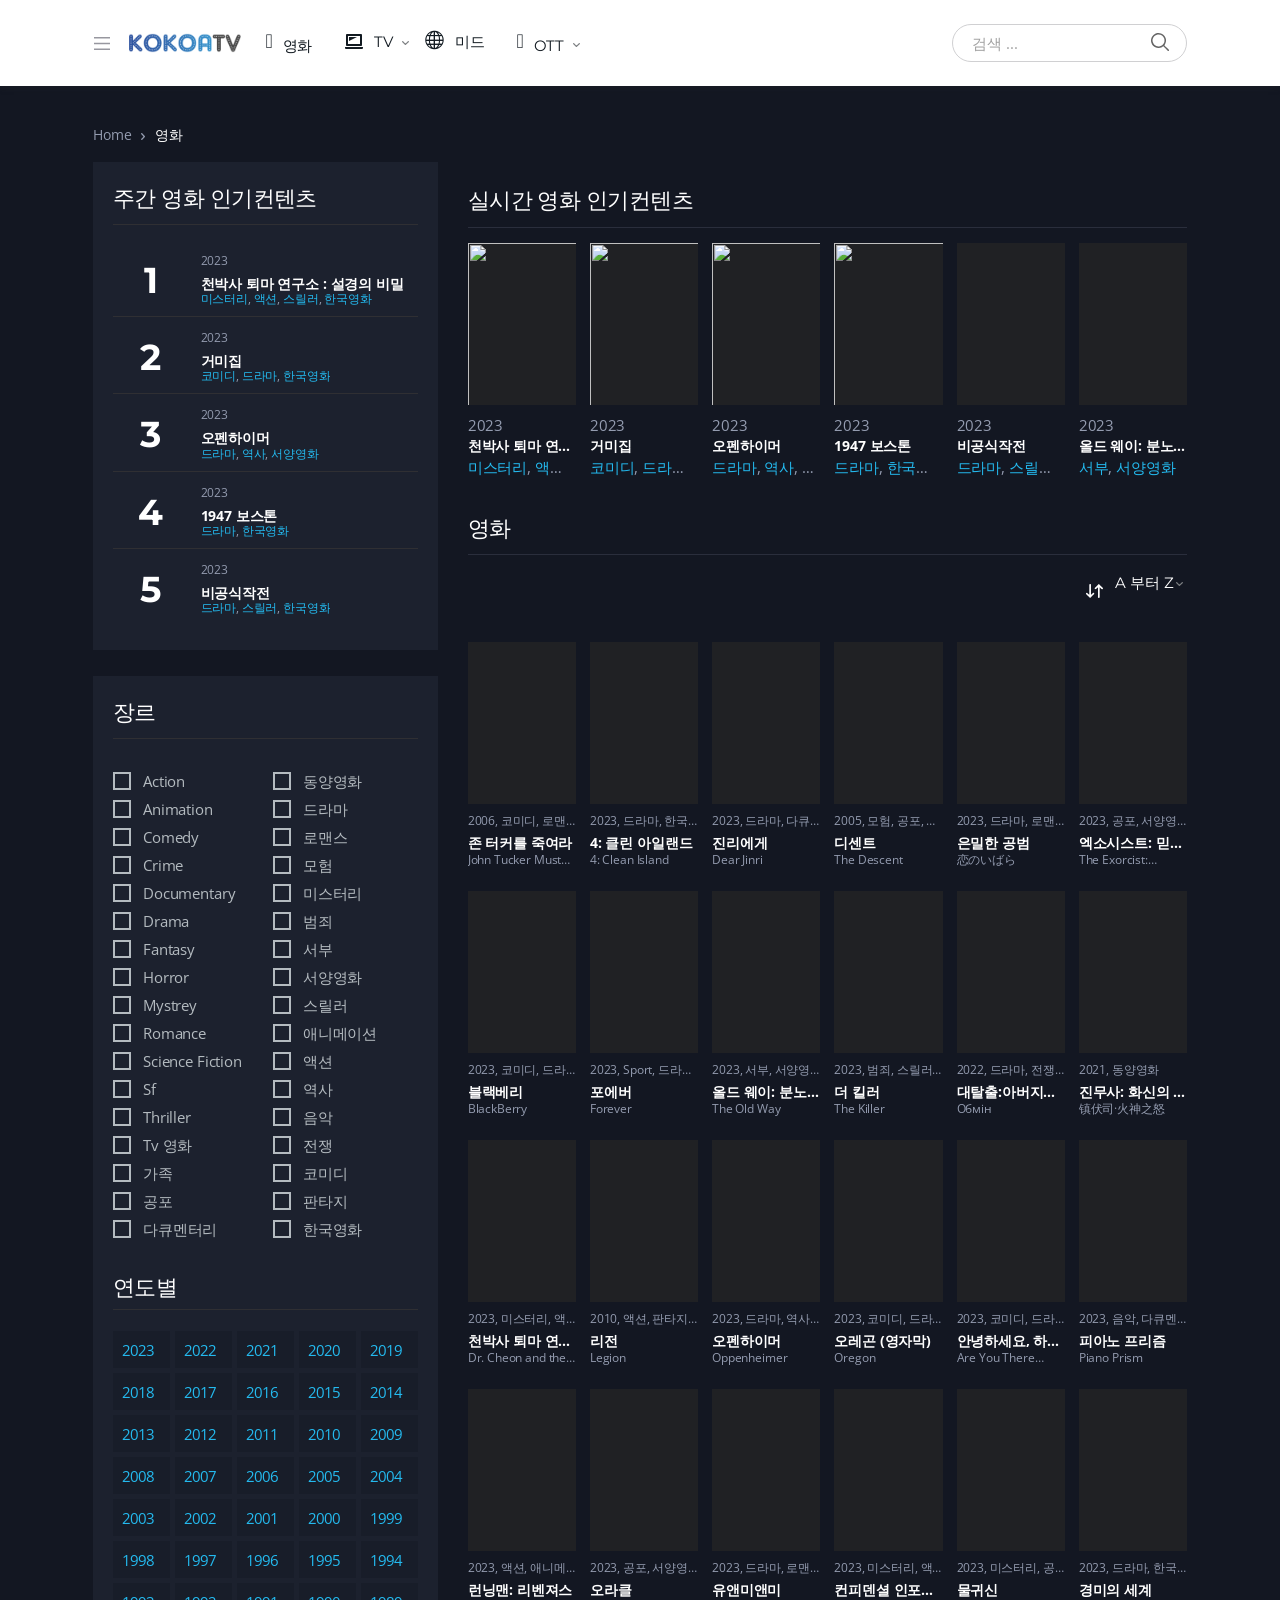
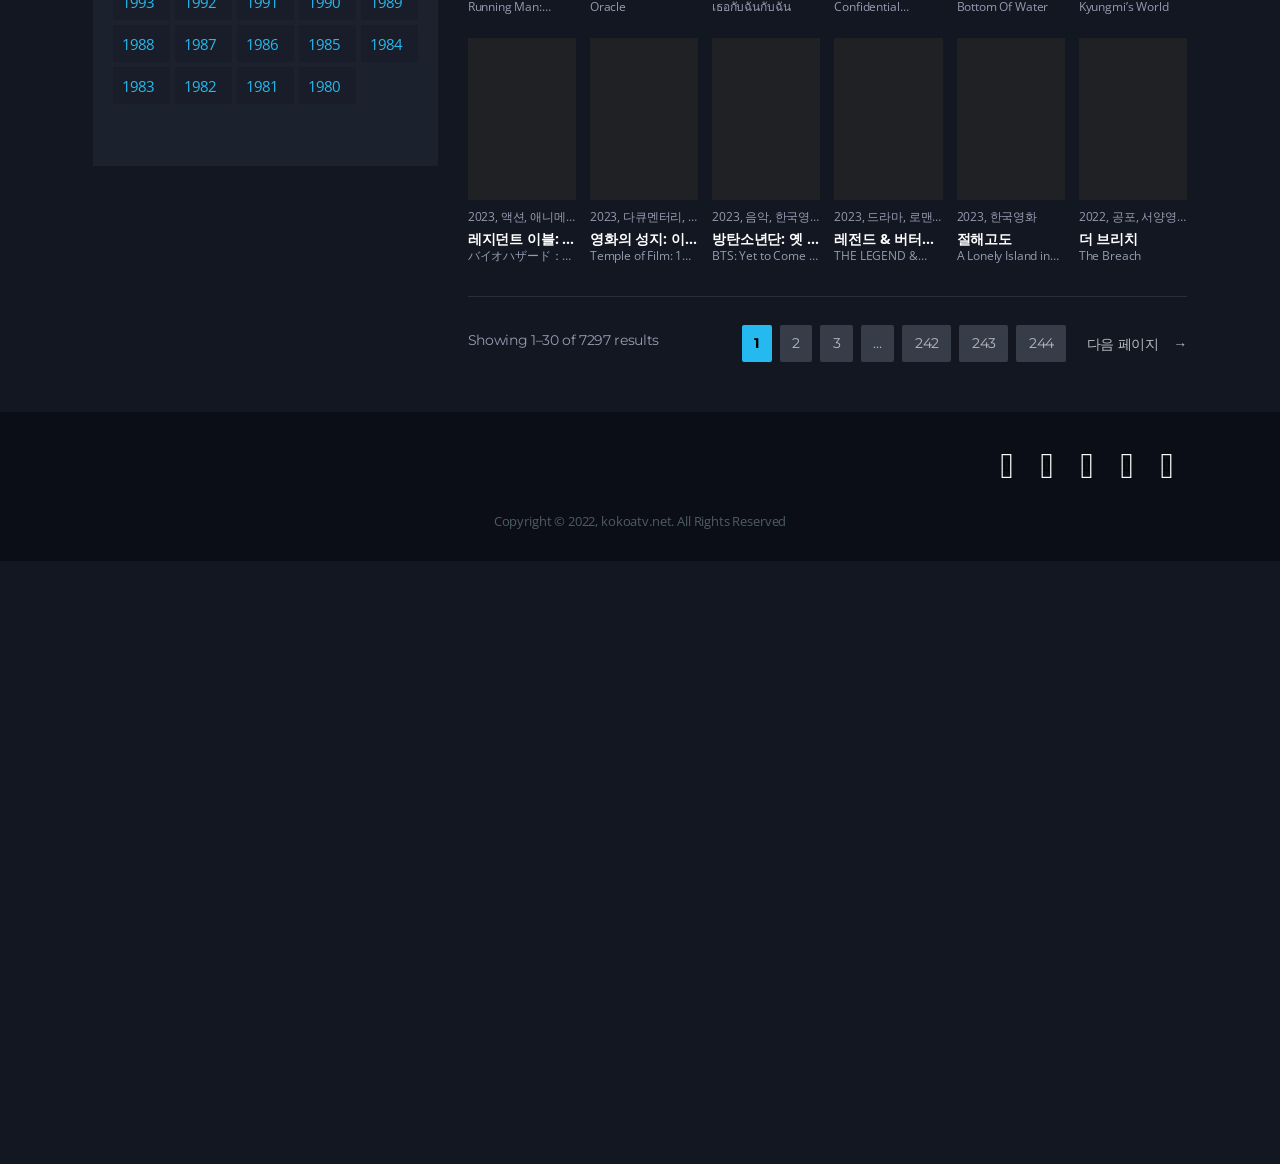
==== commit e03835f5: "fix bottom logo" ====
--- a/movie.html
+++ b/movie.html
@@ -2115,9 +2115,9 @@
                     <div class="footer-v4-bar">
                         <div class="site-footer__logo footer-logo"><a href="/" class="custom-logo-link" rel="home"><img
                                     width="653" height="152"
-                                    data-src="https://image002.modooup.com/wp-content/uploads/2023/03/cropped-kokoatv_logo.png"
-                                    class="custom-logo lazyload" alt="코코아티비 :: KOKOA.TV"
-                                    data-srcset="https://image002.modooup.com/wp-content/uploads/2023/03/cropped-kokoatv_logo.png 653w, https://image002.modooup.com/wp-content/uploads/2023/03/cropped-kokoatv_logo-300x70.png 300w, https://image002.modooup.com/wp-content/uploads/2023/03/cropped-kokoatv_logo-24x6.png 24w, https://image002.modooup.com/wp-content/uploads/2023/03/cropped-kokoatv_logo-36x8.png 36w, https://image002.modooup.com/wp-content/uploads/2023/03/cropped-kokoatv_logo-48x11.png 48w"
+                                    src="https://image002.modooup.com/wp-content/uploads/2023/03/cropped-kokoatv_logo.png"
+                                    class="custom-logo lazyload lazyloaded" alt="코코아티비 :: KOKOA.TV"
+                                    srcset="https://image002.modooup.com/wp-content/uploads/2023/03/cropped-kokoatv_logo.png 653w, https://image002.modooup.com/wp-content/uploads/2023/03/cropped-kokoatv_logo-300x70.png 300w, https://image002.modooup.com/wp-content/uploads/2023/03/cropped-kokoatv_logo-24x6.png 24w, https://image002.modooup.com/wp-content/uploads/2023/03/cropped-kokoatv_logo-36x8.png 36w, https://image002.modooup.com/wp-content/uploads/2023/03/cropped-kokoatv_logo-48x11.png 48w"
                                     sizes="(max-width: 653px) 100vw, 653px"></a></div>
                         <div class="site-footer__social-icons footer-social-icons">
                             <ul id="menu-footer-social-menu" class="social-icons">
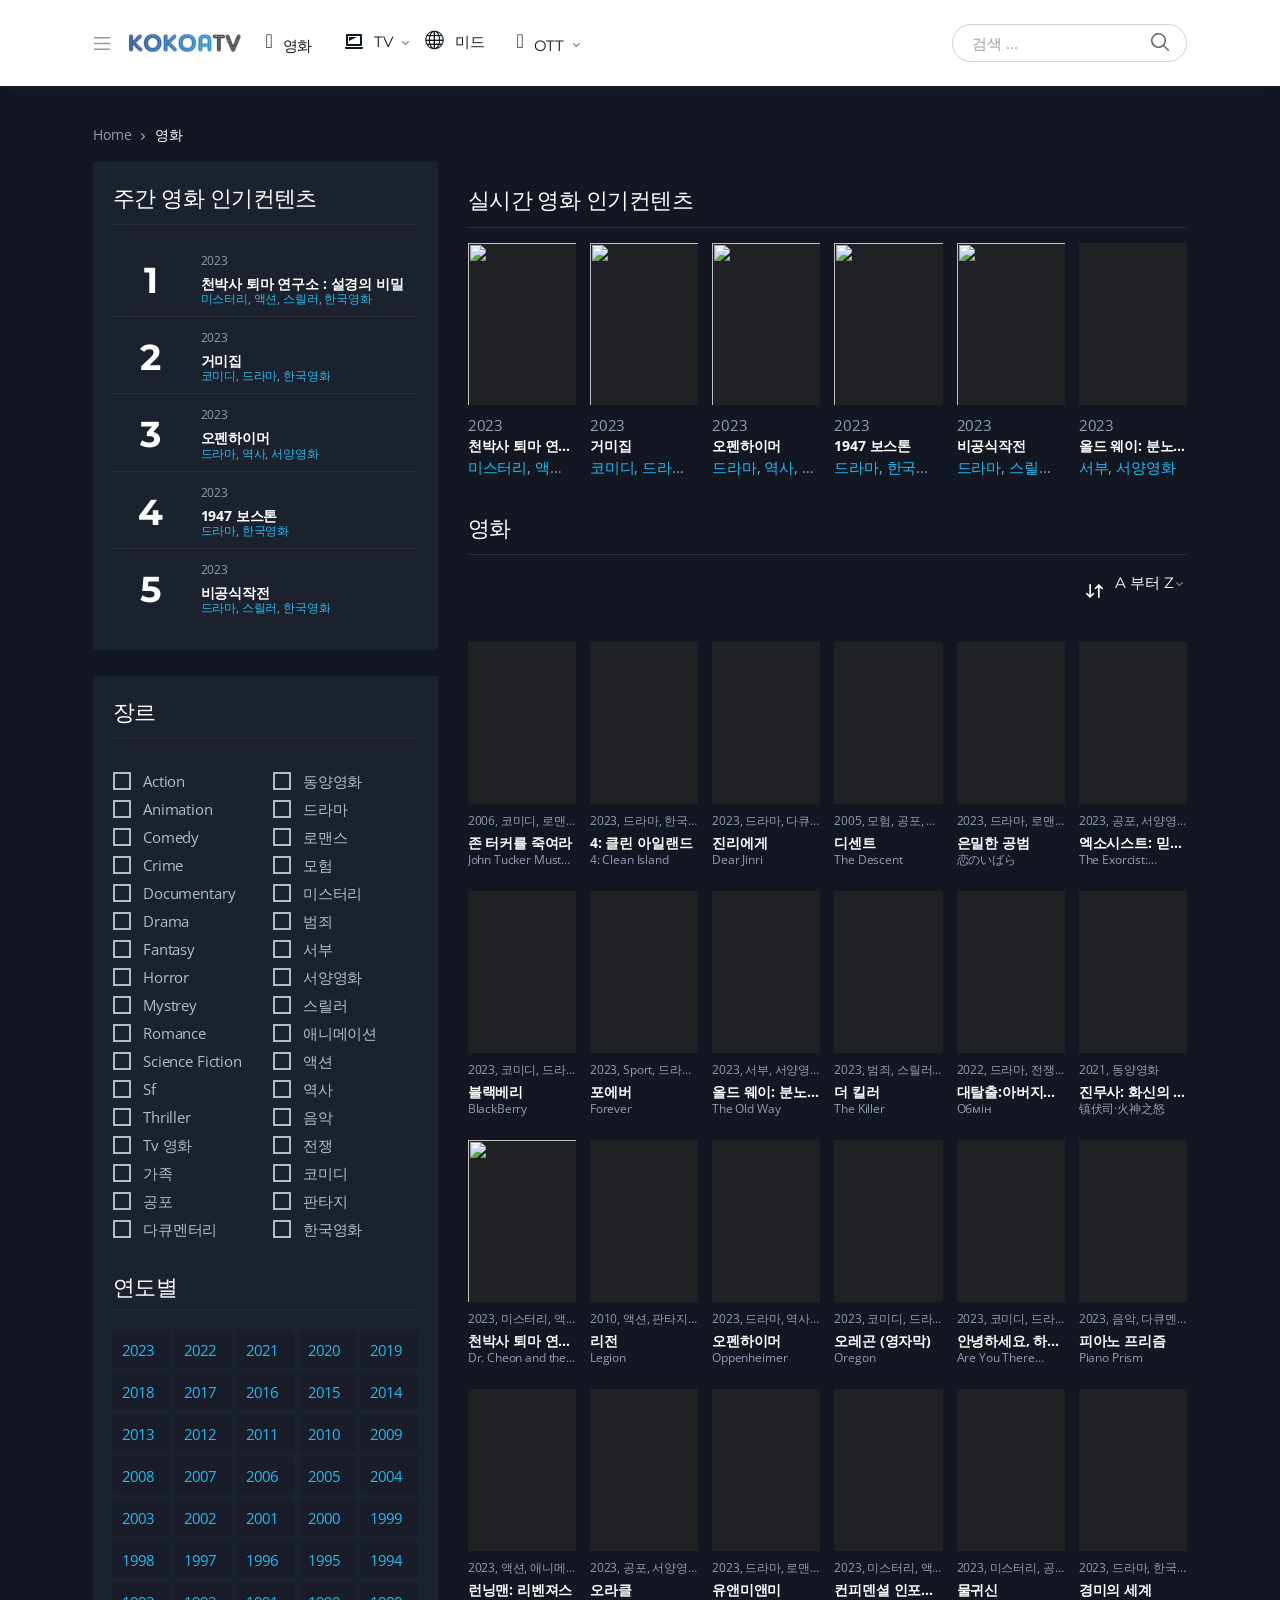
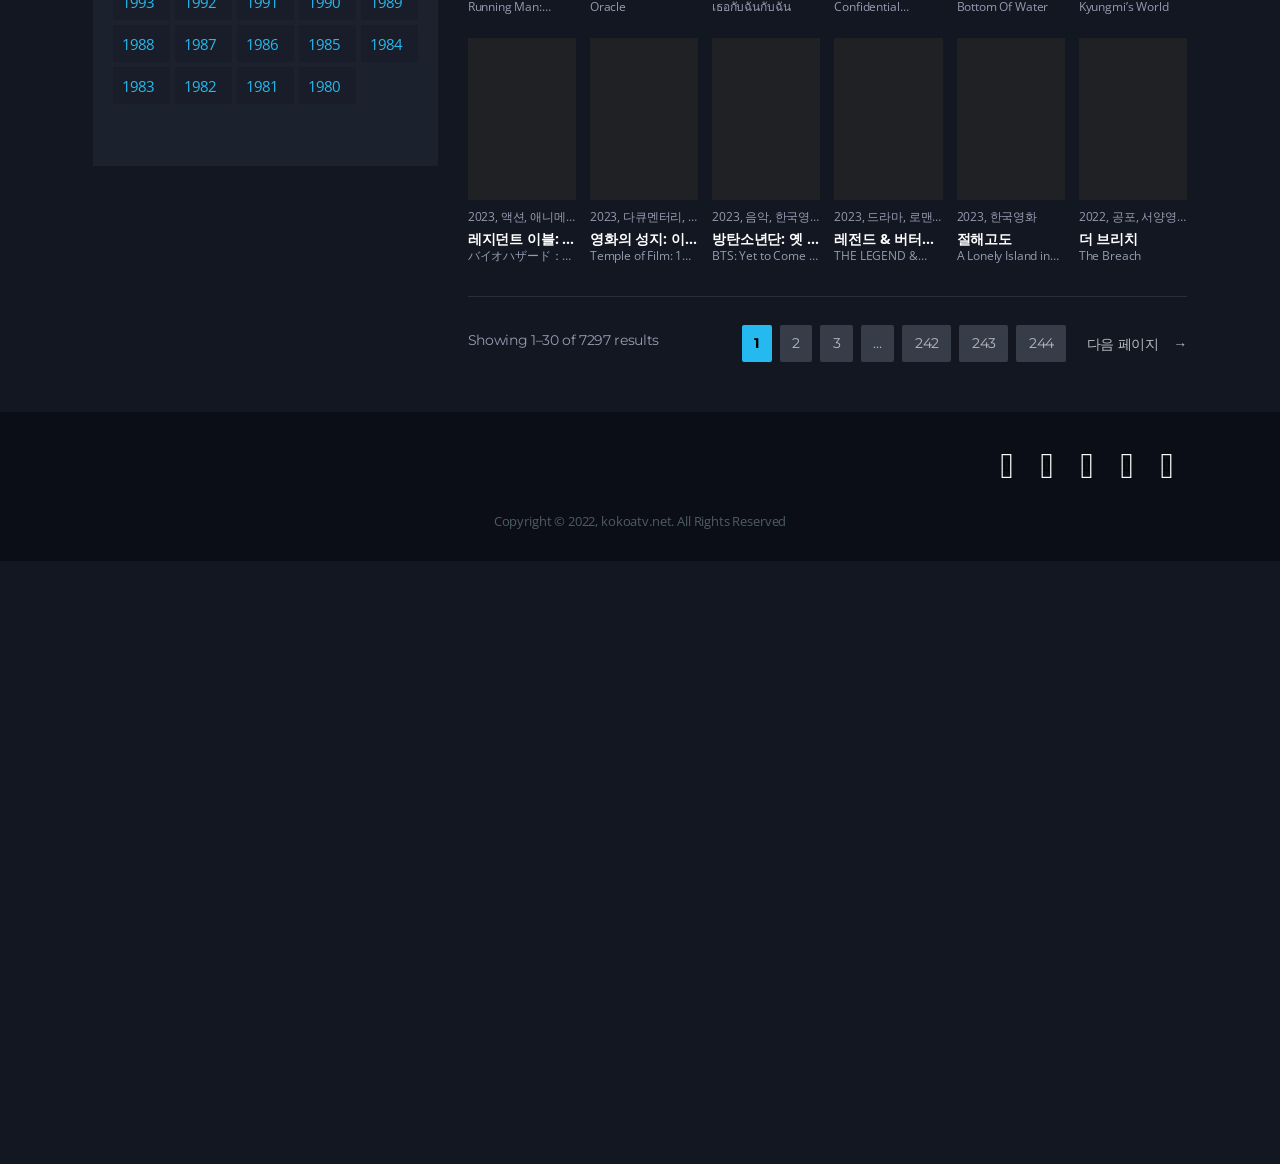
==== commit 3c9bb19b: "add myscripts" ====
--- a/movie.html
+++ b/movie.html
@@ -13,10 +13,12 @@
         <link rel="stylesheet" href="./assets/css/style2.css">
         <link rel="stylesheet" href="./assets/css/style3.css">
         <link rel="stylesheet" href="./assets/css/style.css">
+        <script src="./assets/js/jquery-3.7.0.min.js"></script>
         <script src="./assets/js/embla-carousel.umd.js"></script>
         <script src="./assets/js/slick.min.js?ver=1.2.7"></script>
         <script src="./assets/js/scrollup.min.js?ver=1.2.7"></script>
         <script src="./assets/js/jquery.easing.min.js"></script>
+        <script src="./assets/js/myscripts.js?fsagas"></script>
     </head>
     <body>
         <div>
@@ -334,8 +336,8 @@
                                 </div>
                             </div>
                             <div class="site-header__logo"><a aria-current="page" href="/" class="custom-logo-link"
-                                    rel="home"><img width="653" height="152" data-src="/images/kokoatv_logo.png"
-                                        class="custom-logo lazyload" alt="코코아티비 :: KOKOA.TV"
+                                    rel="home"><img width="653" height="152" src="./assets/img/kokoatv_logo.png"
+                                        class="custom-logo lazyload lazyloaded" alt="코코아티비 :: KOKOA.TV"
                                         sizes="(max-width: 653px) 100vw, 653px"></a></div>
                         </div>
                         <div class="site-header__right">
@@ -981,9 +983,9 @@
                                                         href="/movie/%ec%b2%9c%eb%b0%95%ec%82%ac-%ed%87%b4%eb%a7%88-%ec%97%b0%ea%b5%ac%ec%86%8c-%ec%84%a4%ea%b2%bd%ec%9d%98-%eb%b9%84%eb%b0%80"
                                                         class="masvideos-LoopMovie-link masvideos-loop-movie__link movie__link"><img
                                                             width="300" height="450"
-                                                            data-src="https://image002.modooup.com/wp-content/uploads/image_webp/2023/11/f9ae568f4b7a70bfe7b4cc6ea54e2af4.webp"
-                                                            data-srcset="https://image002.modooup.com/wp-content/uploads/image_webp/2023/11/f9ae568f4b7a70bfe7b4cc6ea54e2af4.webp 220w, https://image002.modooup.com/wp-content/uploads/image_webp/2023/11/f9ae568f4b7a70bfe7b4cc6ea54e2af4-200x300.webp 200w, https://image002.modooup.com/wp-content/uploads/image_webp/2023/11/f9ae568f4b7a70bfe7b4cc6ea54e2af4-150x150.webp 150w, https://image002.modooup.com/wp-content/uploads/image_webp/2023/11/f9ae568f4b7a70bfe7b4cc6ea54e2af4-220x270.webp 220w, https://image002.modooup.com/wp-content/uploads/image_webp/2023/11/f9ae568f4b7a70bfe7b4cc6ea54e2af4-220x270.webp 220w, https://image002.modooup.com/wp-content/uploads/image_webp/2023/11/f9ae568f4b7a70bfe7b4cc6ea54e2af4-120x67.webp 120w, https://image002.modooup.com/wp-content/uploads/image_webp/2023/11/f9ae568f4b7a70bfe7b4cc6ea54e2af4-150x225.webp 150w, https://image002.modooup.com/wp-content/uploads/image_webp/2023/11/f9ae568f4b7a70bfe7b4cc6ea54e2af4-16x24.webp 16w, https://image002.modooup.com/wp-content/uploads/image_webp/2023/11/f9ae568f4b7a70bfe7b4cc6ea54e2af4-24x36.webp 24w, https://image002.modooup.com/wp-content/uploads/image_webp/2023/11/f9ae568f4b7a70bfe7b4cc6ea54e2af4-32x48.webp 32w"
-                                                            class="movie__poster--image lazyload" alt=""></a></div>
+                                                            src="https://image002.modooup.com/wp-content/uploads/image_webp/2023/11/f9ae568f4b7a70bfe7b4cc6ea54e2af4.webp"
+                                                            srcset="https://image002.modooup.com/wp-content/uploads/image_webp/2023/11/f9ae568f4b7a70bfe7b4cc6ea54e2af4.webp 220w, https://image002.modooup.com/wp-content/uploads/image_webp/2023/11/f9ae568f4b7a70bfe7b4cc6ea54e2af4-200x300.webp 200w, https://image002.modooup.com/wp-content/uploads/image_webp/2023/11/f9ae568f4b7a70bfe7b4cc6ea54e2af4-150x150.webp 150w, https://image002.modooup.com/wp-content/uploads/image_webp/2023/11/f9ae568f4b7a70bfe7b4cc6ea54e2af4-220x270.webp 220w, https://image002.modooup.com/wp-content/uploads/image_webp/2023/11/f9ae568f4b7a70bfe7b4cc6ea54e2af4-220x270.webp 220w, https://image002.modooup.com/wp-content/uploads/image_webp/2023/11/f9ae568f4b7a70bfe7b4cc6ea54e2af4-120x67.webp 120w, https://image002.modooup.com/wp-content/uploads/image_webp/2023/11/f9ae568f4b7a70bfe7b4cc6ea54e2af4-150x225.webp 150w, https://image002.modooup.com/wp-content/uploads/image_webp/2023/11/f9ae568f4b7a70bfe7b4cc6ea54e2af4-16x24.webp 16w, https://image002.modooup.com/wp-content/uploads/image_webp/2023/11/f9ae568f4b7a70bfe7b4cc6ea54e2af4-24x36.webp 24w, https://image002.modooup.com/wp-content/uploads/image_webp/2023/11/f9ae568f4b7a70bfe7b4cc6ea54e2af4-32x48.webp 32w"
+                                                            class="movie__poster--image lazyload lazyloaded" alt=""></a></div>
                                                 <div class="movie__body">
                                                     <div class="movie__info">
                                                         <div class="movie__info--head">
@@ -1020,8 +1022,8 @@
                                                         href="/movie/%eb%a6%ac%ec%a0%84"
                                                         class="masvideos-LoopMovie-link masvideos-loop-movie__link movie__link"><img
                                                             width="300" height="450"
-                                                            data-src="https://image002.modooup.com/wp-content/uploads/image_webp/2023/11/87ea8ddf89ed76491d55c9376cf8f0e5.webp"
-                                                            data-srcset="https://image002.modooup.com/wp-content/uploads/image_webp/2023/11/87ea8ddf89ed76491d55c9376cf8f0e5.webp 220w, https://image002.modooup.com/wp-content/uploads/image_webp/2023/11/87ea8ddf89ed76491d55c9376cf8f0e5-200x300.webp 200w, https://image002.modooup.com/wp-content/uploads/image_webp/2023/11/87ea8ddf89ed76491d55c9376cf8f0e5-150x150.webp 150w, https://image002.modooup.com/wp-content/uploads/image_webp/2023/11/87ea8ddf89ed76491d55c9376cf8f0e5-220x270.webp 220w, https://image002.modooup.com/wp-content/uploads/image_webp/2023/11/87ea8ddf89ed76491d55c9376cf8f0e5-220x270.webp 220w, https://image002.modooup.com/wp-content/uploads/image_webp/2023/11/87ea8ddf89ed76491d55c9376cf8f0e5-120x67.webp 120w, https://image002.modooup.com/wp-content/uploads/image_webp/2023/11/87ea8ddf89ed76491d55c9376cf8f0e5-150x225.webp 150w, https://image002.modooup.com/wp-content/uploads/image_webp/2023/11/87ea8ddf89ed76491d55c9376cf8f0e5-16x24.webp 16w, https://image002.modooup.com/wp-content/uploads/image_webp/2023/11/87ea8ddf89ed76491d55c9376cf8f0e5-24x36.webp 24w, https://image002.modooup.com/wp-content/uploads/image_webp/2023/11/87ea8ddf89ed76491d55c9376cf8f0e5-32x48.webp 32w"
+                                                            src="https://image002.modooup.com/wp-content/uploads/image_webp/2023/11/87ea8ddf89ed76491d55c9376cf8f0e5.webp"
+                                                            srcset="https://image002.modooup.com/wp-content/uploads/image_webp/2023/11/87ea8ddf89ed76491d55c9376cf8f0e5.webp 220w, https://image002.modooup.com/wp-content/uploads/image_webp/2023/11/87ea8ddf89ed76491d55c9376cf8f0e5-200x300.webp 200w, https://image002.modooup.com/wp-content/uploads/image_webp/2023/11/87ea8ddf89ed76491d55c9376cf8f0e5-150x150.webp 150w, https://image002.modooup.com/wp-content/uploads/image_webp/2023/11/87ea8ddf89ed76491d55c9376cf8f0e5-220x270.webp 220w, https://image002.modooup.com/wp-content/uploads/image_webp/2023/11/87ea8ddf89ed76491d55c9376cf8f0e5-220x270.webp 220w, https://image002.modooup.com/wp-content/uploads/image_webp/2023/11/87ea8ddf89ed76491d55c9376cf8f0e5-120x67.webp 120w, https://image002.modooup.com/wp-content/uploads/image_webp/2023/11/87ea8ddf89ed76491d55c9376cf8f0e5-150x225.webp 150w, https://image002.modooup.com/wp-content/uploads/image_webp/2023/11/87ea8ddf89ed76491d55c9376cf8f0e5-16x24.webp 16w, https://image002.modooup.com/wp-content/uploads/image_webp/2023/11/87ea8ddf89ed76491d55c9376cf8f0e5-24x36.webp 24w, https://image002.modooup.com/wp-content/uploads/image_webp/2023/11/87ea8ddf89ed76491d55c9376cf8f0e5-32x48.webp 32w"
                                                             class="movie__poster--image lazyload" alt=""></a></div>
                                                 <div class="movie__body">
                                                     <div class="movie__info">
@@ -1055,8 +1057,8 @@
                                                         href="/movie/%ec%98%a4%ed%8e%9c%ed%95%98%ec%9d%b4%eb%a8%b8"
                                                         class="masvideos-LoopMovie-link masvideos-loop-movie__link movie__link"><img
                                                             width="300" height="450"
-                                                            data-src="https://image002.modooup.com/wp-content/uploads/2023/11/r0aJTWwap-ZclsvbBL6NZmK9ihvbDoVREN2qjqVdzQqONvjAyT4Sh0I-0zsD0ezIpqxhKYiIDtKOn4EMHTkE7rXFaO3LOFZ14q-_zGswiD4OCaxxsRkVCxWnXc5cvA_At9SujfF5pQ6SIsOgX2cbGer4IwpIhtDSCV3Lw2nuITI.webp"
-                                                            data-srcset="https://image002.modooup.com/wp-content/uploads/2023/11/r0aJTWwap-ZclsvbBL6NZmK9ihvbDoVREN2qjqVdzQqONvjAyT4Sh0I-0zsD0ezIpqxhKYiIDtKOn4EMHTkE7rXFaO3LOFZ14q-_zGswiD4OCaxxsRkVCxWnXc5cvA_At9SujfF5pQ6SIsOgX2cbGer4IwpIhtDSCV3Lw2nuITI.webp 1000w, https://image002.modooup.com/wp-content/uploads/2023/11/r0aJTWwap-ZclsvbBL6NZmK9ihvbDoVREN2qjqVdzQqONvjAyT4Sh0I-0zsD0ezIpqxhKYiIDtKOn4EMHTkE7rXFaO3LOFZ14q-_zGswiD4OCaxxsRkVCxWnXc5cvA_At9SujfF5pQ6SIsOgX2cbGer4IwpIhtDSCV3Lw2nuITI-189x300.webp 189w, https://image002.modooup.com/wp-content/uploads/2023/11/r0aJTWwap-ZclsvbBL6NZmK9ihvbDoVREN2qjqVdzQqONvjAyT4Sh0I-0zsD0ezIpqxhKYiIDtKOn4EMHTkE7rXFaO3LOFZ14q-_zGswiD4OCaxxsRkVCxWnXc5cvA_At9SujfF5pQ6SIsOgX2cbGer4IwpIhtDSCV3Lw2nuITI-646x1024.webp 646w, https://image002.modooup.com/wp-content/uploads/2023/11/r0aJTWwap-ZclsvbBL6NZmK9ihvbDoVREN2qjqVdzQqONvjAyT4Sh0I-0zsD0ezIpqxhKYiIDtKOn4EMHTkE7rXFaO3LOFZ14q-_zGswiD4OCaxxsRkVCxWnXc5cvA_At9SujfF5pQ6SIsOgX2cbGer4IwpIhtDSCV3Lw2nuITI-150x150.webp 150w, https://image002.modooup.com/wp-content/uploads/2023/11/r0aJTWwap-ZclsvbBL6NZmK9ihvbDoVREN2qjqVdzQqONvjAyT4Sh0I-0zsD0ezIpqxhKYiIDtKOn4EMHTkE7rXFaO3LOFZ14q-_zGswiD4OCaxxsRkVCxWnXc5cvA_At9SujfF5pQ6SIsOgX2cbGer4IwpIhtDSCV3Lw2nuITI-768x1217.webp 768w, https://image002.modooup.com/wp-content/uploads/2023/11/r0aJTWwap-ZclsvbBL6NZmK9ihvbDoVREN2qjqVdzQqONvjAyT4Sh0I-0zsD0ezIpqxhKYiIDtKOn4EMHTkE7rXFaO3LOFZ14q-_zGswiD4OCaxxsRkVCxWnXc5cvA_At9SujfF5pQ6SIsOgX2cbGer4IwpIhtDSCV3Lw2nuITI-970x1536.webp 970w, https://image002.modooup.com/wp-content/uploads/2023/11/r0aJTWwap-ZclsvbBL6NZmK9ihvbDoVREN2qjqVdzQqONvjAyT4Sh0I-0zsD0ezIpqxhKYiIDtKOn4EMHTkE7rXFaO3LOFZ14q-_zGswiD4OCaxxsRkVCxWnXc5cvA_At9SujfF5pQ6SIsOgX2cbGer4IwpIhtDSCV3Lw2nuITI-480x270.webp 480w, https://image002.modooup.com/wp-content/uploads/2023/11/r0aJTWwap-ZclsvbBL6NZmK9ihvbDoVREN2qjqVdzQqONvjAyT4Sh0I-0zsD0ezIpqxhKYiIDtKOn4EMHTkE7rXFaO3LOFZ14q-_zGswiD4OCaxxsRkVCxWnXc5cvA_At9SujfF5pQ6SIsOgX2cbGer4IwpIhtDSCV3Lw2nuITI-696x677.webp 696w, https://image002.modooup.com/wp-content/uploads/2023/11/r0aJTWwap-ZclsvbBL6NZmK9ihvbDoVREN2qjqVdzQqONvjAyT4Sh0I-0zsD0ezIpqxhKYiIDtKOn4EMHTkE7rXFaO3LOFZ14q-_zGswiD4OCaxxsRkVCxWnXc5cvA_At9SujfF5pQ6SIsOgX2cbGer4IwpIhtDSCV3Lw2nuITI-990x440.webp 990w, https://image002.modooup.com/wp-content/uploads/2023/11/r0aJTWwap-ZclsvbBL6NZmK9ihvbDoVREN2qjqVdzQqONvjAyT4Sh0I-0zsD0ezIpqxhKYiIDtKOn4EMHTkE7rXFaO3LOFZ14q-_zGswiD4OCaxxsRkVCxWnXc5cvA_At9SujfF5pQ6SIsOgX2cbGer4IwpIhtDSCV3Lw2nuITI-640x360.webp 640w, https://image002.modooup.com/wp-content/uploads/2023/11/r0aJTWwap-ZclsvbBL6NZmK9ihvbDoVREN2qjqVdzQqONvjAyT4Sh0I-0zsD0ezIpqxhKYiIDtKOn4EMHTkE7rXFaO3LOFZ14q-_zGswiD4OCaxxsRkVCxWnXc5cvA_At9SujfF5pQ6SIsOgX2cbGer4IwpIhtDSCV3Lw2nuITI-480x270.webp 480w, https://image002.modooup.com/wp-content/uploads/2023/11/r0aJTWwap-ZclsvbBL6NZmK9ihvbDoVREN2qjqVdzQqONvjAyT4Sh0I-0zsD0ezIpqxhKYiIDtKOn4EMHTkE7rXFaO3LOFZ14q-_zGswiD4OCaxxsRkVCxWnXc5cvA_At9SujfF5pQ6SIsOgX2cbGer4IwpIhtDSCV3Lw2nuITI-120x67.webp 120w, https://image002.modooup.com/wp-content/uploads/2023/11/r0aJTWwap-ZclsvbBL6NZmK9ihvbDoVREN2qjqVdzQqONvjAyT4Sh0I-0zsD0ezIpqxhKYiIDtKOn4EMHTkE7rXFaO3LOFZ14q-_zGswiD4OCaxxsRkVCxWnXc5cvA_At9SujfF5pQ6SIsOgX2cbGer4IwpIhtDSCV3Lw2nuITI-600x900.webp 600w, https://image002.modooup.com/wp-content/uploads/2023/11/r0aJTWwap-ZclsvbBL6NZmK9ihvbDoVREN2qjqVdzQqONvjAyT4Sh0I-0zsD0ezIpqxhKYiIDtKOn4EMHTkE7rXFaO3LOFZ14q-_zGswiD4OCaxxsRkVCxWnXc5cvA_At9SujfF5pQ6SIsOgX2cbGer4IwpIhtDSCV3Lw2nuITI-300x450.webp 300w, https://image002.modooup.com/wp-content/uploads/2023/11/r0aJTWwap-ZclsvbBL6NZmK9ihvbDoVREN2qjqVdzQqONvjAyT4Sh0I-0zsD0ezIpqxhKYiIDtKOn4EMHTkE7rXFaO3LOFZ14q-_zGswiD4OCaxxsRkVCxWnXc5cvA_At9SujfF5pQ6SIsOgX2cbGer4IwpIhtDSCV3Lw2nuITI-150x225.webp 150w, https://image002.modooup.com/wp-content/uploads/2023/11/r0aJTWwap-ZclsvbBL6NZmK9ihvbDoVREN2qjqVdzQqONvjAyT4Sh0I-0zsD0ezIpqxhKYiIDtKOn4EMHTkE7rXFaO3LOFZ14q-_zGswiD4OCaxxsRkVCxWnXc5cvA_At9SujfF5pQ6SIsOgX2cbGer4IwpIhtDSCV3Lw2nuITI-15x24.webp 15w, https://image002.modooup.com/wp-content/uploads/2023/11/r0aJTWwap-ZclsvbBL6NZmK9ihvbDoVREN2qjqVdzQqONvjAyT4Sh0I-0zsD0ezIpqxhKYiIDtKOn4EMHTkE7rXFaO3LOFZ14q-_zGswiD4OCaxxsRkVCxWnXc5cvA_At9SujfF5pQ6SIsOgX2cbGer4IwpIhtDSCV3Lw2nuITI-23x36.webp 23w, https://image002.modooup.com/wp-content/uploads/2023/11/r0aJTWwap-ZclsvbBL6NZmK9ihvbDoVREN2qjqVdzQqONvjAyT4Sh0I-0zsD0ezIpqxhKYiIDtKOn4EMHTkE7rXFaO3LOFZ14q-_zGswiD4OCaxxsRkVCxWnXc5cvA_At9SujfF5pQ6SIsOgX2cbGer4IwpIhtDSCV3Lw2nuITI-30x48.webp 30w"
+                                                            src="https://image002.modooup.com/wp-content/uploads/2023/11/r0aJTWwap-ZclsvbBL6NZmK9ihvbDoVREN2qjqVdzQqONvjAyT4Sh0I-0zsD0ezIpqxhKYiIDtKOn4EMHTkE7rXFaO3LOFZ14q-_zGswiD4OCaxxsRkVCxWnXc5cvA_At9SujfF5pQ6SIsOgX2cbGer4IwpIhtDSCV3Lw2nuITI.webp"
+                                                            srcset="https://image002.modooup.com/wp-content/uploads/2023/11/r0aJTWwap-ZclsvbBL6NZmK9ihvbDoVREN2qjqVdzQqONvjAyT4Sh0I-0zsD0ezIpqxhKYiIDtKOn4EMHTkE7rXFaO3LOFZ14q-_zGswiD4OCaxxsRkVCxWnXc5cvA_At9SujfF5pQ6SIsOgX2cbGer4IwpIhtDSCV3Lw2nuITI.webp 1000w, https://image002.modooup.com/wp-content/uploads/2023/11/r0aJTWwap-ZclsvbBL6NZmK9ihvbDoVREN2qjqVdzQqONvjAyT4Sh0I-0zsD0ezIpqxhKYiIDtKOn4EMHTkE7rXFaO3LOFZ14q-_zGswiD4OCaxxsRkVCxWnXc5cvA_At9SujfF5pQ6SIsOgX2cbGer4IwpIhtDSCV3Lw2nuITI-189x300.webp 189w, https://image002.modooup.com/wp-content/uploads/2023/11/r0aJTWwap-ZclsvbBL6NZmK9ihvbDoVREN2qjqVdzQqONvjAyT4Sh0I-0zsD0ezIpqxhKYiIDtKOn4EMHTkE7rXFaO3LOFZ14q-_zGswiD4OCaxxsRkVCxWnXc5cvA_At9SujfF5pQ6SIsOgX2cbGer4IwpIhtDSCV3Lw2nuITI-646x1024.webp 646w, https://image002.modooup.com/wp-content/uploads/2023/11/r0aJTWwap-ZclsvbBL6NZmK9ihvbDoVREN2qjqVdzQqONvjAyT4Sh0I-0zsD0ezIpqxhKYiIDtKOn4EMHTkE7rXFaO3LOFZ14q-_zGswiD4OCaxxsRkVCxWnXc5cvA_At9SujfF5pQ6SIsOgX2cbGer4IwpIhtDSCV3Lw2nuITI-150x150.webp 150w, https://image002.modooup.com/wp-content/uploads/2023/11/r0aJTWwap-ZclsvbBL6NZmK9ihvbDoVREN2qjqVdzQqONvjAyT4Sh0I-0zsD0ezIpqxhKYiIDtKOn4EMHTkE7rXFaO3LOFZ14q-_zGswiD4OCaxxsRkVCxWnXc5cvA_At9SujfF5pQ6SIsOgX2cbGer4IwpIhtDSCV3Lw2nuITI-768x1217.webp 768w, https://image002.modooup.com/wp-content/uploads/2023/11/r0aJTWwap-ZclsvbBL6NZmK9ihvbDoVREN2qjqVdzQqONvjAyT4Sh0I-0zsD0ezIpqxhKYiIDtKOn4EMHTkE7rXFaO3LOFZ14q-_zGswiD4OCaxxsRkVCxWnXc5cvA_At9SujfF5pQ6SIsOgX2cbGer4IwpIhtDSCV3Lw2nuITI-970x1536.webp 970w, https://image002.modooup.com/wp-content/uploads/2023/11/r0aJTWwap-ZclsvbBL6NZmK9ihvbDoVREN2qjqVdzQqONvjAyT4Sh0I-0zsD0ezIpqxhKYiIDtKOn4EMHTkE7rXFaO3LOFZ14q-_zGswiD4OCaxxsRkVCxWnXc5cvA_At9SujfF5pQ6SIsOgX2cbGer4IwpIhtDSCV3Lw2nuITI-480x270.webp 480w, https://image002.modooup.com/wp-content/uploads/2023/11/r0aJTWwap-ZclsvbBL6NZmK9ihvbDoVREN2qjqVdzQqONvjAyT4Sh0I-0zsD0ezIpqxhKYiIDtKOn4EMHTkE7rXFaO3LOFZ14q-_zGswiD4OCaxxsRkVCxWnXc5cvA_At9SujfF5pQ6SIsOgX2cbGer4IwpIhtDSCV3Lw2nuITI-696x677.webp 696w, https://image002.modooup.com/wp-content/uploads/2023/11/r0aJTWwap-ZclsvbBL6NZmK9ihvbDoVREN2qjqVdzQqONvjAyT4Sh0I-0zsD0ezIpqxhKYiIDtKOn4EMHTkE7rXFaO3LOFZ14q-_zGswiD4OCaxxsRkVCxWnXc5cvA_At9SujfF5pQ6SIsOgX2cbGer4IwpIhtDSCV3Lw2nuITI-990x440.webp 990w, https://image002.modooup.com/wp-content/uploads/2023/11/r0aJTWwap-ZclsvbBL6NZmK9ihvbDoVREN2qjqVdzQqONvjAyT4Sh0I-0zsD0ezIpqxhKYiIDtKOn4EMHTkE7rXFaO3LOFZ14q-_zGswiD4OCaxxsRkVCxWnXc5cvA_At9SujfF5pQ6SIsOgX2cbGer4IwpIhtDSCV3Lw2nuITI-640x360.webp 640w, https://image002.modooup.com/wp-content/uploads/2023/11/r0aJTWwap-ZclsvbBL6NZmK9ihvbDoVREN2qjqVdzQqONvjAyT4Sh0I-0zsD0ezIpqxhKYiIDtKOn4EMHTkE7rXFaO3LOFZ14q-_zGswiD4OCaxxsRkVCxWnXc5cvA_At9SujfF5pQ6SIsOgX2cbGer4IwpIhtDSCV3Lw2nuITI-480x270.webp 480w, https://image002.modooup.com/wp-content/uploads/2023/11/r0aJTWwap-ZclsvbBL6NZmK9ihvbDoVREN2qjqVdzQqONvjAyT4Sh0I-0zsD0ezIpqxhKYiIDtKOn4EMHTkE7rXFaO3LOFZ14q-_zGswiD4OCaxxsRkVCxWnXc5cvA_At9SujfF5pQ6SIsOgX2cbGer4IwpIhtDSCV3Lw2nuITI-120x67.webp 120w, https://image002.modooup.com/wp-content/uploads/2023/11/r0aJTWwap-ZclsvbBL6NZmK9ihvbDoVREN2qjqVdzQqONvjAyT4Sh0I-0zsD0ezIpqxhKYiIDtKOn4EMHTkE7rXFaO3LOFZ14q-_zGswiD4OCaxxsRkVCxWnXc5cvA_At9SujfF5pQ6SIsOgX2cbGer4IwpIhtDSCV3Lw2nuITI-600x900.webp 600w, https://image002.modooup.com/wp-content/uploads/2023/11/r0aJTWwap-ZclsvbBL6NZmK9ihvbDoVREN2qjqVdzQqONvjAyT4Sh0I-0zsD0ezIpqxhKYiIDtKOn4EMHTkE7rXFaO3LOFZ14q-_zGswiD4OCaxxsRkVCxWnXc5cvA_At9SujfF5pQ6SIsOgX2cbGer4IwpIhtDSCV3Lw2nuITI-300x450.webp 300w, https://image002.modooup.com/wp-content/uploads/2023/11/r0aJTWwap-ZclsvbBL6NZmK9ihvbDoVREN2qjqVdzQqONvjAyT4Sh0I-0zsD0ezIpqxhKYiIDtKOn4EMHTkE7rXFaO3LOFZ14q-_zGswiD4OCaxxsRkVCxWnXc5cvA_At9SujfF5pQ6SIsOgX2cbGer4IwpIhtDSCV3Lw2nuITI-150x225.webp 150w, https://image002.modooup.com/wp-content/uploads/2023/11/r0aJTWwap-ZclsvbBL6NZmK9ihvbDoVREN2qjqVdzQqONvjAyT4Sh0I-0zsD0ezIpqxhKYiIDtKOn4EMHTkE7rXFaO3LOFZ14q-_zGswiD4OCaxxsRkVCxWnXc5cvA_At9SujfF5pQ6SIsOgX2cbGer4IwpIhtDSCV3Lw2nuITI-15x24.webp 15w, https://image002.modooup.com/wp-content/uploads/2023/11/r0aJTWwap-ZclsvbBL6NZmK9ihvbDoVREN2qjqVdzQqONvjAyT4Sh0I-0zsD0ezIpqxhKYiIDtKOn4EMHTkE7rXFaO3LOFZ14q-_zGswiD4OCaxxsRkVCxWnXc5cvA_At9SujfF5pQ6SIsOgX2cbGer4IwpIhtDSCV3Lw2nuITI-23x36.webp 23w, https://image002.modooup.com/wp-content/uploads/2023/11/r0aJTWwap-ZclsvbBL6NZmK9ihvbDoVREN2qjqVdzQqONvjAyT4Sh0I-0zsD0ezIpqxhKYiIDtKOn4EMHTkE7rXFaO3LOFZ14q-_zGswiD4OCaxxsRkVCxWnXc5cvA_At9SujfF5pQ6SIsOgX2cbGer4IwpIhtDSCV3Lw2nuITI-30x48.webp 30w"
                                                             class="movie__poster--image lazyload" alt=""></a></div>
                                                 <div class="movie__body">
                                                     <div class="movie__info">
@@ -1089,8 +1091,8 @@
                                                         href="/movie/%ec%98%a4%eb%a0%88%ea%b3%a4-%ec%98%81%ec%9e%90%eb%a7%89"
                                                         class="masvideos-LoopMovie-link masvideos-loop-movie__link movie__link"><img
                                                             width="300" height="450"
-                                                            data-src="https://image002.modooup.com/wp-content/uploads/image_webp/2023/11/61071eb3c889b4b610a4f9960483b462.webp"
-                                                            data-srcset="https://image002.modooup.com/wp-content/uploads/image_webp/2023/11/61071eb3c889b4b610a4f9960483b462.webp 220w, https://image002.modooup.com/wp-content/uploads/image_webp/2023/11/61071eb3c889b4b610a4f9960483b462-200x300.webp 200w, https://image002.modooup.com/wp-content/uploads/image_webp/2023/11/61071eb3c889b4b610a4f9960483b462-150x150.webp 150w, https://image002.modooup.com/wp-content/uploads/image_webp/2023/11/61071eb3c889b4b610a4f9960483b462-220x270.webp 220w, https://image002.modooup.com/wp-content/uploads/image_webp/2023/11/61071eb3c889b4b610a4f9960483b462-220x270.webp 220w, https://image002.modooup.com/wp-content/uploads/image_webp/2023/11/61071eb3c889b4b610a4f9960483b462-120x67.webp 120w, https://image002.modooup.com/wp-content/uploads/image_webp/2023/11/61071eb3c889b4b610a4f9960483b462-150x225.webp 150w, https://image002.modooup.com/wp-content/uploads/image_webp/2023/11/61071eb3c889b4b610a4f9960483b462-16x24.webp 16w, https://image002.modooup.com/wp-content/uploads/image_webp/2023/11/61071eb3c889b4b610a4f9960483b462-24x36.webp 24w, https://image002.modooup.com/wp-content/uploads/image_webp/2023/11/61071eb3c889b4b610a4f9960483b462-32x48.webp 32w"
+                                                            src="https://image002.modooup.com/wp-content/uploads/image_webp/2023/11/61071eb3c889b4b610a4f9960483b462.webp"
+                                                            srcset="https://image002.modooup.com/wp-content/uploads/image_webp/2023/11/61071eb3c889b4b610a4f9960483b462.webp 220w, https://image002.modooup.com/wp-content/uploads/image_webp/2023/11/61071eb3c889b4b610a4f9960483b462-200x300.webp 200w, https://image002.modooup.com/wp-content/uploads/image_webp/2023/11/61071eb3c889b4b610a4f9960483b462-150x150.webp 150w, https://image002.modooup.com/wp-content/uploads/image_webp/2023/11/61071eb3c889b4b610a4f9960483b462-220x270.webp 220w, https://image002.modooup.com/wp-content/uploads/image_webp/2023/11/61071eb3c889b4b610a4f9960483b462-220x270.webp 220w, https://image002.modooup.com/wp-content/uploads/image_webp/2023/11/61071eb3c889b4b610a4f9960483b462-120x67.webp 120w, https://image002.modooup.com/wp-content/uploads/image_webp/2023/11/61071eb3c889b4b610a4f9960483b462-150x225.webp 150w, https://image002.modooup.com/wp-content/uploads/image_webp/2023/11/61071eb3c889b4b610a4f9960483b462-16x24.webp 16w, https://image002.modooup.com/wp-content/uploads/image_webp/2023/11/61071eb3c889b4b610a4f9960483b462-24x36.webp 24w, https://image002.modooup.com/wp-content/uploads/image_webp/2023/11/61071eb3c889b4b610a4f9960483b462-32x48.webp 32w"
                                                             class="movie__poster--image lazyload" alt=""></a></div>
                                                 <div class="movie__body">
                                                     <div class="movie__info">
@@ -1127,8 +1129,8 @@
                                                         href="/movie/%ec%95%88%eb%85%95%ed%95%98%ec%84%b8%ec%9a%94-%ed%95%98%eb%8a%90%eb%8b%98-%ec%a0%80-%eb%a7%88%ea%b0%80%eb%a0%9b%ec%9d%b4%ec%97%90%ec%9a%94"
                                                         class="masvideos-LoopMovie-link masvideos-loop-movie__link movie__link"><img
                                                             width="300" height="450"
-                                                            data-src="https://image002.modooup.com/wp-content/uploads/image_webp/2023/11/5249841427f5327a0b5abfcc1194796e.webp"
-                                                            data-srcset="https://image002.modooup.com/wp-content/uploads/image_webp/2023/11/5249841427f5327a0b5abfcc1194796e.webp 220w, https://image002.modooup.com/wp-content/uploads/image_webp/2023/11/5249841427f5327a0b5abfcc1194796e-200x300.webp 200w, https://image002.modooup.com/wp-content/uploads/image_webp/2023/11/5249841427f5327a0b5abfcc1194796e-150x150.webp 150w, https://image002.modooup.com/wp-content/uploads/image_webp/2023/11/5249841427f5327a0b5abfcc1194796e-220x270.webp 220w, https://image002.modooup.com/wp-content/uploads/image_webp/2023/11/5249841427f5327a0b5abfcc1194796e-220x270.webp 220w, https://image002.modooup.com/wp-content/uploads/image_webp/2023/11/5249841427f5327a0b5abfcc1194796e-120x67.webp 120w, https://image002.modooup.com/wp-content/uploads/image_webp/2023/11/5249841427f5327a0b5abfcc1194796e-150x225.webp 150w, https://image002.modooup.com/wp-content/uploads/image_webp/2023/11/5249841427f5327a0b5abfcc1194796e-16x24.webp 16w, https://image002.modooup.com/wp-content/uploads/image_webp/2023/11/5249841427f5327a0b5abfcc1194796e-24x36.webp 24w, https://image002.modooup.com/wp-content/uploads/image_webp/2023/11/5249841427f5327a0b5abfcc1194796e-32x48.webp 32w"
+                                                            src="https://image002.modooup.com/wp-content/uploads/image_webp/2023/11/5249841427f5327a0b5abfcc1194796e.webp"
+                                                            srcset="https://image002.modooup.com/wp-content/uploads/image_webp/2023/11/5249841427f5327a0b5abfcc1194796e.webp 220w, https://image002.modooup.com/wp-content/uploads/image_webp/2023/11/5249841427f5327a0b5abfcc1194796e-200x300.webp 200w, https://image002.modooup.com/wp-content/uploads/image_webp/2023/11/5249841427f5327a0b5abfcc1194796e-150x150.webp 150w, https://image002.modooup.com/wp-content/uploads/image_webp/2023/11/5249841427f5327a0b5abfcc1194796e-220x270.webp 220w, https://image002.modooup.com/wp-content/uploads/image_webp/2023/11/5249841427f5327a0b5abfcc1194796e-220x270.webp 220w, https://image002.modooup.com/wp-content/uploads/image_webp/2023/11/5249841427f5327a0b5abfcc1194796e-120x67.webp 120w, https://image002.modooup.com/wp-content/uploads/image_webp/2023/11/5249841427f5327a0b5abfcc1194796e-150x225.webp 150w, https://image002.modooup.com/wp-content/uploads/image_webp/2023/11/5249841427f5327a0b5abfcc1194796e-16x24.webp 16w, https://image002.modooup.com/wp-content/uploads/image_webp/2023/11/5249841427f5327a0b5abfcc1194796e-24x36.webp 24w, https://image002.modooup.com/wp-content/uploads/image_webp/2023/11/5249841427f5327a0b5abfcc1194796e-32x48.webp 32w"
                                                             class="movie__poster--image lazyload" alt=""></a></div>
                                                 <div class="movie__body">
                                                     <div class="movie__info">
@@ -1164,8 +1166,8 @@
                                                         href="/movie/%ed%94%bc%ec%95%84%eb%85%b8-%ed%94%84%eb%a6%ac%ec%a6%98"
                                                         class="masvideos-LoopMovie-link masvideos-loop-movie__link movie__link"><img
                                                             width="300" height="450"
-                                                            data-src="https://image002.modooup.com/wp-content/uploads/image_webp/2023/11/5f66a16b2ef187b486d023f5572715e9.webp"
-                                                            data-srcset="https://image002.modooup.com/wp-content/uploads/image_webp/2023/11/5f66a16b2ef187b486d023f5572715e9.webp 220w, https://image002.modooup.com/wp-content/uploads/image_webp/2023/11/5f66a16b2ef187b486d023f5572715e9-200x300.webp 200w, https://image002.modooup.com/wp-content/uploads/image_webp/2023/11/5f66a16b2ef187b486d023f5572715e9-150x150.webp 150w, https://image002.modooup.com/wp-content/uploads/image_webp/2023/11/5f66a16b2ef187b486d023f5572715e9-220x270.webp 220w, https://image002.modooup.com/wp-content/uploads/image_webp/2023/11/5f66a16b2ef187b486d023f5572715e9-220x270.webp 220w, https://image002.modooup.com/wp-content/uploads/image_webp/2023/11/5f66a16b2ef187b486d023f5572715e9-120x67.webp 120w, https://image002.modooup.com/wp-content/uploads/image_webp/2023/11/5f66a16b2ef187b486d023f5572715e9-150x225.webp 150w, https://image002.modooup.com/wp-content/uploads/image_webp/2023/11/5f66a16b2ef187b486d023f5572715e9-16x24.webp 16w, https://image002.modooup.com/wp-content/uploads/image_webp/2023/11/5f66a16b2ef187b486d023f5572715e9-24x36.webp 24w, https://image002.modooup.com/wp-content/uploads/image_webp/2023/11/5f66a16b2ef187b486d023f5572715e9-32x48.webp 32w"
+                                                            src="https://image002.modooup.com/wp-content/uploads/image_webp/2023/11/5f66a16b2ef187b486d023f5572715e9.webp"
+                                                            srcset="https://image002.modooup.com/wp-content/uploads/image_webp/2023/11/5f66a16b2ef187b486d023f5572715e9.webp 220w, https://image002.modooup.com/wp-content/uploads/image_webp/2023/11/5f66a16b2ef187b486d023f5572715e9-200x300.webp 200w, https://image002.modooup.com/wp-content/uploads/image_webp/2023/11/5f66a16b2ef187b486d023f5572715e9-150x150.webp 150w, https://image002.modooup.com/wp-content/uploads/image_webp/2023/11/5f66a16b2ef187b486d023f5572715e9-220x270.webp 220w, https://image002.modooup.com/wp-content/uploads/image_webp/2023/11/5f66a16b2ef187b486d023f5572715e9-220x270.webp 220w, https://image002.modooup.com/wp-content/uploads/image_webp/2023/11/5f66a16b2ef187b486d023f5572715e9-120x67.webp 120w, https://image002.modooup.com/wp-content/uploads/image_webp/2023/11/5f66a16b2ef187b486d023f5572715e9-150x225.webp 150w, https://image002.modooup.com/wp-content/uploads/image_webp/2023/11/5f66a16b2ef187b486d023f5572715e9-16x24.webp 16w, https://image002.modooup.com/wp-content/uploads/image_webp/2023/11/5f66a16b2ef187b486d023f5572715e9-24x36.webp 24w, https://image002.modooup.com/wp-content/uploads/image_webp/2023/11/5f66a16b2ef187b486d023f5572715e9-32x48.webp 32w"
                                                             class="movie__poster--image lazyload" alt=""></a></div>
                                                 <div class="movie__body">
                                                     <div class="movie__info">
@@ -1198,8 +1200,8 @@
                                                         href="/movie/%eb%9f%b0%eb%8b%9d%eb%a7%a8-%eb%a6%ac%eb%b2%a4%ec%a0%b8%ec%8a%a4"
                                                         class="masvideos-LoopMovie-link masvideos-loop-movie__link movie__link"><img
                                                             width="300" height="450"
-                                                            data-src="https://image002.modooup.com/wp-content/uploads/image_webp/2023/11/281ae295e0477b77b66ee7484f210cff.webp"
-                                                            data-srcset="https://image002.modooup.com/wp-content/uploads/image_webp/2023/11/281ae295e0477b77b66ee7484f210cff.webp 220w, https://image002.modooup.com/wp-content/uploads/image_webp/2023/11/281ae295e0477b77b66ee7484f210cff-200x300.webp 200w, https://image002.modooup.com/wp-content/uploads/image_webp/2023/11/281ae295e0477b77b66ee7484f210cff-150x150.webp 150w, https://image002.modooup.com/wp-content/uploads/image_webp/2023/11/281ae295e0477b77b66ee7484f210cff-220x270.webp 220w, https://image002.modooup.com/wp-content/uploads/image_webp/2023/11/281ae295e0477b77b66ee7484f210cff-220x270.webp 220w, https://image002.modooup.com/wp-content/uploads/image_webp/2023/11/281ae295e0477b77b66ee7484f210cff-120x67.webp 120w, https://image002.modooup.com/wp-content/uploads/image_webp/2023/11/281ae295e0477b77b66ee7484f210cff-150x225.webp 150w, https://image002.modooup.com/wp-content/uploads/image_webp/2023/11/281ae295e0477b77b66ee7484f210cff-16x24.webp 16w, https://image002.modooup.com/wp-content/uploads/image_webp/2023/11/281ae295e0477b77b66ee7484f210cff-24x36.webp 24w, https://image002.modooup.com/wp-content/uploads/image_webp/2023/11/281ae295e0477b77b66ee7484f210cff-32x48.webp 32w"
+                                                            src="https://image002.modooup.com/wp-content/uploads/image_webp/2023/11/281ae295e0477b77b66ee7484f210cff.webp"
+                                                            srcset="https://image002.modooup.com/wp-content/uploads/image_webp/2023/11/281ae295e0477b77b66ee7484f210cff.webp 220w, https://image002.modooup.com/wp-content/uploads/image_webp/2023/11/281ae295e0477b77b66ee7484f210cff-200x300.webp 200w, https://image002.modooup.com/wp-content/uploads/image_webp/2023/11/281ae295e0477b77b66ee7484f210cff-150x150.webp 150w, https://image002.modooup.com/wp-content/uploads/image_webp/2023/11/281ae295e0477b77b66ee7484f210cff-220x270.webp 220w, https://image002.modooup.com/wp-content/uploads/image_webp/2023/11/281ae295e0477b77b66ee7484f210cff-220x270.webp 220w, https://image002.modooup.com/wp-content/uploads/image_webp/2023/11/281ae295e0477b77b66ee7484f210cff-120x67.webp 120w, https://image002.modooup.com/wp-content/uploads/image_webp/2023/11/281ae295e0477b77b66ee7484f210cff-150x225.webp 150w, https://image002.modooup.com/wp-content/uploads/image_webp/2023/11/281ae295e0477b77b66ee7484f210cff-16x24.webp 16w, https://image002.modooup.com/wp-content/uploads/image_webp/2023/11/281ae295e0477b77b66ee7484f210cff-24x36.webp 24w, https://image002.modooup.com/wp-content/uploads/image_webp/2023/11/281ae295e0477b77b66ee7484f210cff-32x48.webp 32w"
                                                             class="movie__poster--image lazyload" alt=""></a></div>
                                                 <div class="movie__body">
                                                     <div class="movie__info">
@@ -1234,8 +1236,8 @@
                                                         href="/movie/%ec%98%a4%eb%9d%bc%ed%81%b4"
                                                         class="masvideos-LoopMovie-link masvideos-loop-movie__link movie__link"><img
                                                             width="300" height="450"
-                                                            data-src="https://image002.modooup.com/wp-content/uploads/image_webp/2023/11/ebda7aa8d9ef72c11732418ff388d28c.webp"
-                                                            data-srcset="https://image002.modooup.com/wp-content/uploads/image_webp/2023/11/ebda7aa8d9ef72c11732418ff388d28c.webp 220w, https://image002.modooup.com/wp-content/uploads/image_webp/2023/11/ebda7aa8d9ef72c11732418ff388d28c-200x300.webp 200w, https://image002.modooup.com/wp-content/uploads/image_webp/2023/11/ebda7aa8d9ef72c11732418ff388d28c-150x150.webp 150w, https://image002.modooup.com/wp-content/uploads/image_webp/2023/11/ebda7aa8d9ef72c11732418ff388d28c-220x270.webp 220w, https://image002.modooup.com/wp-content/uploads/image_webp/2023/11/ebda7aa8d9ef72c11732418ff388d28c-220x270.webp 220w, https://image002.modooup.com/wp-content/uploads/image_webp/2023/11/ebda7aa8d9ef72c11732418ff388d28c-120x67.webp 120w, https://image002.modooup.com/wp-content/uploads/image_webp/2023/11/ebda7aa8d9ef72c11732418ff388d28c-150x225.webp 150w, https://image002.modooup.com/wp-content/uploads/image_webp/2023/11/ebda7aa8d9ef72c11732418ff388d28c-16x24.webp 16w, https://image002.modooup.com/wp-content/uploads/image_webp/2023/11/ebda7aa8d9ef72c11732418ff388d28c-24x36.webp 24w, https://image002.modooup.com/wp-content/uploads/image_webp/2023/11/ebda7aa8d9ef72c11732418ff388d28c-32x48.webp 32w"
+                                                            src="https://image002.modooup.com/wp-content/uploads/image_webp/2023/11/ebda7aa8d9ef72c11732418ff388d28c.webp"
+                                                            srcset="https://image002.modooup.com/wp-content/uploads/image_webp/2023/11/ebda7aa8d9ef72c11732418ff388d28c.webp 220w, https://image002.modooup.com/wp-content/uploads/image_webp/2023/11/ebda7aa8d9ef72c11732418ff388d28c-200x300.webp 200w, https://image002.modooup.com/wp-content/uploads/image_webp/2023/11/ebda7aa8d9ef72c11732418ff388d28c-150x150.webp 150w, https://image002.modooup.com/wp-content/uploads/image_webp/2023/11/ebda7aa8d9ef72c11732418ff388d28c-220x270.webp 220w, https://image002.modooup.com/wp-content/uploads/image_webp/2023/11/ebda7aa8d9ef72c11732418ff388d28c-220x270.webp 220w, https://image002.modooup.com/wp-content/uploads/image_webp/2023/11/ebda7aa8d9ef72c11732418ff388d28c-120x67.webp 120w, https://image002.modooup.com/wp-content/uploads/image_webp/2023/11/ebda7aa8d9ef72c11732418ff388d28c-150x225.webp 150w, https://image002.modooup.com/wp-content/uploads/image_webp/2023/11/ebda7aa8d9ef72c11732418ff388d28c-16x24.webp 16w, https://image002.modooup.com/wp-content/uploads/image_webp/2023/11/ebda7aa8d9ef72c11732418ff388d28c-24x36.webp 24w, https://image002.modooup.com/wp-content/uploads/image_webp/2023/11/ebda7aa8d9ef72c11732418ff388d28c-32x48.webp 32w"
                                                             class="movie__poster--image lazyload" alt=""></a></div>
                                                 <div class="movie__body">
                                                     <div class="movie__info">
@@ -1264,8 +1266,8 @@
                                                         href="/movie/%ec%9c%a0%ec%95%a4%eb%af%b8%ec%95%a4%eb%af%b8"
                                                         class="masvideos-LoopMovie-link masvideos-loop-movie__link movie__link"><img
                                                             width="300" height="450"
-                                                            data-src="https://image002.modooup.com/wp-content/uploads/image_webp/2023/11/37f981ba4d8f2edcf861cafe03faec8a.webp"
-                                                            data-srcset="https://image002.modooup.com/wp-content/uploads/image_webp/2023/11/37f981ba4d8f2edcf861cafe03faec8a.webp 220w, https://image002.modooup.com/wp-content/uploads/image_webp/2023/11/37f981ba4d8f2edcf861cafe03faec8a-200x300.webp 200w, https://image002.modooup.com/wp-content/uploads/image_webp/2023/11/37f981ba4d8f2edcf861cafe03faec8a-150x150.webp 150w, https://image002.modooup.com/wp-content/uploads/image_webp/2023/11/37f981ba4d8f2edcf861cafe03faec8a-220x270.webp 220w, https://image002.modooup.com/wp-content/uploads/image_webp/2023/11/37f981ba4d8f2edcf861cafe03faec8a-220x270.webp 220w, https://image002.modooup.com/wp-content/uploads/image_webp/2023/11/37f981ba4d8f2edcf861cafe03faec8a-120x67.webp 120w, https://image002.modooup.com/wp-content/uploads/image_webp/2023/11/37f981ba4d8f2edcf861cafe03faec8a-150x225.webp 150w, https://image002.modooup.com/wp-content/uploads/image_webp/2023/11/37f981ba4d8f2edcf861cafe03faec8a-16x24.webp 16w, https://image002.modooup.com/wp-content/uploads/image_webp/2023/11/37f981ba4d8f2edcf861cafe03faec8a-24x36.webp 24w, https://image002.modooup.com/wp-content/uploads/image_webp/2023/11/37f981ba4d8f2edcf861cafe03faec8a-32x48.webp 32w"
+                                                            src="https://image002.modooup.com/wp-content/uploads/image_webp/2023/11/37f981ba4d8f2edcf861cafe03faec8a.webp"
+                                                            srcset="https://image002.modooup.com/wp-content/uploads/image_webp/2023/11/37f981ba4d8f2edcf861cafe03faec8a.webp 220w, https://image002.modooup.com/wp-content/uploads/image_webp/2023/11/37f981ba4d8f2edcf861cafe03faec8a-200x300.webp 200w, https://image002.modooup.com/wp-content/uploads/image_webp/2023/11/37f981ba4d8f2edcf861cafe03faec8a-150x150.webp 150w, https://image002.modooup.com/wp-content/uploads/image_webp/2023/11/37f981ba4d8f2edcf861cafe03faec8a-220x270.webp 220w, https://image002.modooup.com/wp-content/uploads/image_webp/2023/11/37f981ba4d8f2edcf861cafe03faec8a-220x270.webp 220w, https://image002.modooup.com/wp-content/uploads/image_webp/2023/11/37f981ba4d8f2edcf861cafe03faec8a-120x67.webp 120w, https://image002.modooup.com/wp-content/uploads/image_webp/2023/11/37f981ba4d8f2edcf861cafe03faec8a-150x225.webp 150w, https://image002.modooup.com/wp-content/uploads/image_webp/2023/11/37f981ba4d8f2edcf861cafe03faec8a-16x24.webp 16w, https://image002.modooup.com/wp-content/uploads/image_webp/2023/11/37f981ba4d8f2edcf861cafe03faec8a-24x36.webp 24w, https://image002.modooup.com/wp-content/uploads/image_webp/2023/11/37f981ba4d8f2edcf861cafe03faec8a-32x48.webp 32w"
                                                             class="movie__poster--image lazyload" alt=""></a></div>
                                                 <div class="movie__body">
                                                     <div class="movie__info">
@@ -1299,8 +1301,8 @@
                                                         href="/movie/%ec%bb%a8%ed%94%bc%eb%8d%b4%ec%85%9c-%ec%9d%b8%ed%8f%ac%eb%a8%bc%ed%8a%b8"
                                                         class="masvideos-LoopMovie-link masvideos-loop-movie__link movie__link"><img
                                                             width="300" height="450"
-                                                            data-src="https://image002.modooup.com/wp-content/uploads/image_webp/2023/11/575c3c26d617cdb4f4e2475d8ceb5e2d.webp"
-                                                            data-srcset="https://image002.modooup.com/wp-content/uploads/image_webp/2023/11/575c3c26d617cdb4f4e2475d8ceb5e2d.webp 220w, https://image002.modooup.com/wp-content/uploads/image_webp/2023/11/575c3c26d617cdb4f4e2475d8ceb5e2d-200x300.webp 200w, https://image002.modooup.com/wp-content/uploads/image_webp/2023/11/575c3c26d617cdb4f4e2475d8ceb5e2d-150x150.webp 150w, https://image002.modooup.com/wp-content/uploads/image_webp/2023/11/575c3c26d617cdb4f4e2475d8ceb5e2d-220x270.webp 220w, https://image002.modooup.com/wp-content/uploads/image_webp/2023/11/575c3c26d617cdb4f4e2475d8ceb5e2d-220x270.webp 220w, https://image002.modooup.com/wp-content/uploads/image_webp/2023/11/575c3c26d617cdb4f4e2475d8ceb5e2d-120x67.webp 120w, https://image002.modooup.com/wp-content/uploads/image_webp/2023/11/575c3c26d617cdb4f4e2475d8ceb5e2d-150x225.webp 150w, https://image002.modooup.com/wp-content/uploads/image_webp/2023/11/575c3c26d617cdb4f4e2475d8ceb5e2d-16x24.webp 16w, https://image002.modooup.com/wp-content/uploads/image_webp/2023/11/575c3c26d617cdb4f4e2475d8ceb5e2d-24x36.webp 24w, https://image002.modooup.com/wp-content/uploads/image_webp/2023/11/575c3c26d617cdb4f4e2475d8ceb5e2d-32x48.webp 32w"
+                                                            src="https://image002.modooup.com/wp-content/uploads/image_webp/2023/11/575c3c26d617cdb4f4e2475d8ceb5e2d.webp"
+                                                            srcset="https://image002.modooup.com/wp-content/uploads/image_webp/2023/11/575c3c26d617cdb4f4e2475d8ceb5e2d.webp 220w, https://image002.modooup.com/wp-content/uploads/image_webp/2023/11/575c3c26d617cdb4f4e2475d8ceb5e2d-200x300.webp 200w, https://image002.modooup.com/wp-content/uploads/image_webp/2023/11/575c3c26d617cdb4f4e2475d8ceb5e2d-150x150.webp 150w, https://image002.modooup.com/wp-content/uploads/image_webp/2023/11/575c3c26d617cdb4f4e2475d8ceb5e2d-220x270.webp 220w, https://image002.modooup.com/wp-content/uploads/image_webp/2023/11/575c3c26d617cdb4f4e2475d8ceb5e2d-220x270.webp 220w, https://image002.modooup.com/wp-content/uploads/image_webp/2023/11/575c3c26d617cdb4f4e2475d8ceb5e2d-120x67.webp 120w, https://image002.modooup.com/wp-content/uploads/image_webp/2023/11/575c3c26d617cdb4f4e2475d8ceb5e2d-150x225.webp 150w, https://image002.modooup.com/wp-content/uploads/image_webp/2023/11/575c3c26d617cdb4f4e2475d8ceb5e2d-16x24.webp 16w, https://image002.modooup.com/wp-content/uploads/image_webp/2023/11/575c3c26d617cdb4f4e2475d8ceb5e2d-24x36.webp 24w, https://image002.modooup.com/wp-content/uploads/image_webp/2023/11/575c3c26d617cdb4f4e2475d8ceb5e2d-32x48.webp 32w"
                                                             class="movie__poster--image lazyload" alt=""></a></div>
                                                 <div class="movie__body">
                                                     <div class="movie__info">
@@ -1337,8 +1339,8 @@
                                                         href="/movie/%eb%ac%bc%ea%b7%80%ec%8b%a0"
                                                         class="masvideos-LoopMovie-link masvideos-loop-movie__link movie__link"><img
                                                             width="300" height="450"
-                                                            data-src="https://image002.modooup.com/wp-content/uploads/image_webp/2023/11/5c25489ef2c8afc91b1b283a28330cd0.webp"
-                                                            data-srcset="https://image002.modooup.com/wp-content/uploads/image_webp/2023/11/5c25489ef2c8afc91b1b283a28330cd0.webp 220w, https://image002.modooup.com/wp-content/uploads/image_webp/2023/11/5c25489ef2c8afc91b1b283a28330cd0-200x300.webp 200w, https://image002.modooup.com/wp-content/uploads/image_webp/2023/11/5c25489ef2c8afc91b1b283a28330cd0-150x150.webp 150w, https://image002.modooup.com/wp-content/uploads/image_webp/2023/11/5c25489ef2c8afc91b1b283a28330cd0-220x270.webp 220w, https://image002.modooup.com/wp-content/uploads/image_webp/2023/11/5c25489ef2c8afc91b1b283a28330cd0-220x270.webp 220w, https://image002.modooup.com/wp-content/uploads/image_webp/2023/11/5c25489ef2c8afc91b1b283a28330cd0-120x67.webp 120w, https://image002.modooup.com/wp-content/uploads/image_webp/2023/11/5c25489ef2c8afc91b1b283a28330cd0-150x225.webp 150w, https://image002.modooup.com/wp-content/uploads/image_webp/2023/11/5c25489ef2c8afc91b1b283a28330cd0-16x24.webp 16w, https://image002.modooup.com/wp-content/uploads/image_webp/2023/11/5c25489ef2c8afc91b1b283a28330cd0-24x36.webp 24w, https://image002.modooup.com/wp-content/uploads/image_webp/2023/11/5c25489ef2c8afc91b1b283a28330cd0-32x48.webp 32w"
+                                                            src="https://image002.modooup.com/wp-content/uploads/image_webp/2023/11/5c25489ef2c8afc91b1b283a28330cd0.webp"
+                                                            srcset="https://image002.modooup.com/wp-content/uploads/image_webp/2023/11/5c25489ef2c8afc91b1b283a28330cd0.webp 220w, https://image002.modooup.com/wp-content/uploads/image_webp/2023/11/5c25489ef2c8afc91b1b283a28330cd0-200x300.webp 200w, https://image002.modooup.com/wp-content/uploads/image_webp/2023/11/5c25489ef2c8afc91b1b283a28330cd0-150x150.webp 150w, https://image002.modooup.com/wp-content/uploads/image_webp/2023/11/5c25489ef2c8afc91b1b283a28330cd0-220x270.webp 220w, https://image002.modooup.com/wp-content/uploads/image_webp/2023/11/5c25489ef2c8afc91b1b283a28330cd0-220x270.webp 220w, https://image002.modooup.com/wp-content/uploads/image_webp/2023/11/5c25489ef2c8afc91b1b283a28330cd0-120x67.webp 120w, https://image002.modooup.com/wp-content/uploads/image_webp/2023/11/5c25489ef2c8afc91b1b283a28330cd0-150x225.webp 150w, https://image002.modooup.com/wp-content/uploads/image_webp/2023/11/5c25489ef2c8afc91b1b283a28330cd0-16x24.webp 16w, https://image002.modooup.com/wp-content/uploads/image_webp/2023/11/5c25489ef2c8afc91b1b283a28330cd0-24x36.webp 24w, https://image002.modooup.com/wp-content/uploads/image_webp/2023/11/5c25489ef2c8afc91b1b283a28330cd0-32x48.webp 32w"
                                                             class="movie__poster--image lazyload" alt=""></a></div>
                                                 <div class="movie__body">
                                                     <div class="movie__info">
@@ -1370,8 +1372,8 @@
                                                         href="/movie/%ea%b2%bd%eb%af%b8%ec%9d%98-%ec%84%b8%ea%b3%84"
                                                         class="masvideos-LoopMovie-link masvideos-loop-movie__link movie__link"><img
                                                             width="300" height="450"
-                                                            data-src="https://image002.modooup.com/wp-content/uploads/image_webp/2023/11/0c302cb0b518c52a754b1c7a4201f844.webp"
-                                                            data-srcset="https://image002.modooup.com/wp-content/uploads/image_webp/2023/11/0c302cb0b518c52a754b1c7a4201f844.webp 220w, https://image002.modooup.com/wp-content/uploads/image_webp/2023/11/0c302cb0b518c52a754b1c7a4201f844-200x300.webp 200w, https://image002.modooup.com/wp-content/uploads/image_webp/2023/11/0c302cb0b518c52a754b1c7a4201f844-150x150.webp 150w, https://image002.modooup.com/wp-content/uploads/image_webp/2023/11/0c302cb0b518c52a754b1c7a4201f844-220x270.webp 220w, https://image002.modooup.com/wp-content/uploads/image_webp/2023/11/0c302cb0b518c52a754b1c7a4201f844-220x270.webp 220w, https://image002.modooup.com/wp-content/uploads/image_webp/2023/11/0c302cb0b518c52a754b1c7a4201f844-120x67.webp 120w, https://image002.modooup.com/wp-content/uploads/image_webp/2023/11/0c302cb0b518c52a754b1c7a4201f844-150x225.webp 150w, https://image002.modooup.com/wp-content/uploads/image_webp/2023/11/0c302cb0b518c52a754b1c7a4201f844-16x24.webp 16w, https://image002.modooup.com/wp-content/uploads/image_webp/2023/11/0c302cb0b518c52a754b1c7a4201f844-24x36.webp 24w, https://image002.modooup.com/wp-content/uploads/image_webp/2023/11/0c302cb0b518c52a754b1c7a4201f844-32x48.webp 32w"
+                                                            src="https://image002.modooup.com/wp-content/uploads/image_webp/2023/11/0c302cb0b518c52a754b1c7a4201f844.webp"
+                                                            srcset="https://image002.modooup.com/wp-content/uploads/image_webp/2023/11/0c302cb0b518c52a754b1c7a4201f844.webp 220w, https://image002.modooup.com/wp-content/uploads/image_webp/2023/11/0c302cb0b518c52a754b1c7a4201f844-200x300.webp 200w, https://image002.modooup.com/wp-content/uploads/image_webp/2023/11/0c302cb0b518c52a754b1c7a4201f844-150x150.webp 150w, https://image002.modooup.com/wp-content/uploads/image_webp/2023/11/0c302cb0b518c52a754b1c7a4201f844-220x270.webp 220w, https://image002.modooup.com/wp-content/uploads/image_webp/2023/11/0c302cb0b518c52a754b1c7a4201f844-220x270.webp 220w, https://image002.modooup.com/wp-content/uploads/image_webp/2023/11/0c302cb0b518c52a754b1c7a4201f844-120x67.webp 120w, https://image002.modooup.com/wp-content/uploads/image_webp/2023/11/0c302cb0b518c52a754b1c7a4201f844-150x225.webp 150w, https://image002.modooup.com/wp-content/uploads/image_webp/2023/11/0c302cb0b518c52a754b1c7a4201f844-16x24.webp 16w, https://image002.modooup.com/wp-content/uploads/image_webp/2023/11/0c302cb0b518c52a754b1c7a4201f844-24x36.webp 24w, https://image002.modooup.com/wp-content/uploads/image_webp/2023/11/0c302cb0b518c52a754b1c7a4201f844-32x48.webp 32w"
                                                             class="movie__poster--image lazyload" alt=""></a></div>
                                                 <div class="movie__body">
                                                     <div class="movie__info">
@@ -1402,8 +1404,8 @@
                                                         href="/movie/%eb%a0%88%ec%a7%80%eb%8d%98%ed%8a%b8-%ec%9d%b4%eb%b8%94-%eb%8d%b0%ec%8a%a4-%ec%95%84%ec%9d%bc%eb%9e%9c%eb%93%9c"
                                                         class="masvideos-LoopMovie-link masvideos-loop-movie__link movie__link"><img
                                                             width="300" height="450"
-                                                            data-src="https://image002.modooup.com/wp-content/uploads/image_webp/2023/11/92f79883cb1e914cf45294c7e90cc91d.webp"
-                                                            data-srcset="https://image002.modooup.com/wp-content/uploads/image_webp/2023/11/92f79883cb1e914cf45294c7e90cc91d.webp 220w, https://image002.modooup.com/wp-content/uploads/image_webp/2023/11/92f79883cb1e914cf45294c7e90cc91d-200x300.webp 200w, https://image002.modooup.com/wp-content/uploads/image_webp/2023/11/92f79883cb1e914cf45294c7e90cc91d-150x150.webp 150w, https://image002.modooup.com/wp-content/uploads/image_webp/2023/11/92f79883cb1e914cf45294c7e90cc91d-220x270.webp 220w, https://image002.modooup.com/wp-content/uploads/image_webp/2023/11/92f79883cb1e914cf45294c7e90cc91d-220x270.webp 220w, https://image002.modooup.com/wp-content/uploads/image_webp/2023/11/92f79883cb1e914cf45294c7e90cc91d-120x67.webp 120w, https://image002.modooup.com/wp-content/uploads/image_webp/2023/11/92f79883cb1e914cf45294c7e90cc91d-150x225.webp 150w, https://image002.modooup.com/wp-content/uploads/image_webp/2023/11/92f79883cb1e914cf45294c7e90cc91d-16x24.webp 16w, https://image002.modooup.com/wp-content/uploads/image_webp/2023/11/92f79883cb1e914cf45294c7e90cc91d-24x36.webp 24w, https://image002.modooup.com/wp-content/uploads/image_webp/2023/11/92f79883cb1e914cf45294c7e90cc91d-32x48.webp 32w"
+                                                            src="https://image002.modooup.com/wp-content/uploads/image_webp/2023/11/92f79883cb1e914cf45294c7e90cc91d.webp"
+                                                            srcset="https://image002.modooup.com/wp-content/uploads/image_webp/2023/11/92f79883cb1e914cf45294c7e90cc91d.webp 220w, https://image002.modooup.com/wp-content/uploads/image_webp/2023/11/92f79883cb1e914cf45294c7e90cc91d-200x300.webp 200w, https://image002.modooup.com/wp-content/uploads/image_webp/2023/11/92f79883cb1e914cf45294c7e90cc91d-150x150.webp 150w, https://image002.modooup.com/wp-content/uploads/image_webp/2023/11/92f79883cb1e914cf45294c7e90cc91d-220x270.webp 220w, https://image002.modooup.com/wp-content/uploads/image_webp/2023/11/92f79883cb1e914cf45294c7e90cc91d-220x270.webp 220w, https://image002.modooup.com/wp-content/uploads/image_webp/2023/11/92f79883cb1e914cf45294c7e90cc91d-120x67.webp 120w, https://image002.modooup.com/wp-content/uploads/image_webp/2023/11/92f79883cb1e914cf45294c7e90cc91d-150x225.webp 150w, https://image002.modooup.com/wp-content/uploads/image_webp/2023/11/92f79883cb1e914cf45294c7e90cc91d-16x24.webp 16w, https://image002.modooup.com/wp-content/uploads/image_webp/2023/11/92f79883cb1e914cf45294c7e90cc91d-24x36.webp 24w, https://image002.modooup.com/wp-content/uploads/image_webp/2023/11/92f79883cb1e914cf45294c7e90cc91d-32x48.webp 32w"
                                                             class="movie__poster--image lazyload" alt=""></a></div>
                                                 <div class="movie__body">
                                                     <div class="movie__info">
@@ -1438,8 +1440,8 @@
                                                         href="/movie/%ec%98%81%ed%99%94%ec%9d%98-%ec%84%b1%ec%a7%80-%ec%9d%b4%ec%a7%91%ec%85%98-%ec%8b%9c%ec%96%b4%ed%84%b0%ec%9d%98-100%eb%85%84"
                                                         class="masvideos-LoopMovie-link masvideos-loop-movie__link movie__link"><img
                                                             width="300" height="450"
-                                                            data-src="https://image002.modooup.com/wp-content/uploads/image_webp/2023/11/7023ba3c6e09faed4631a607e35d6dd5.webp"
-                                                            data-srcset="https://image002.modooup.com/wp-content/uploads/image_webp/2023/11/7023ba3c6e09faed4631a607e35d6dd5.webp 220w, https://image002.modooup.com/wp-content/uploads/image_webp/2023/11/7023ba3c6e09faed4631a607e35d6dd5-200x300.webp 200w, https://image002.modooup.com/wp-content/uploads/image_webp/2023/11/7023ba3c6e09faed4631a607e35d6dd5-150x150.webp 150w, https://image002.modooup.com/wp-content/uploads/image_webp/2023/11/7023ba3c6e09faed4631a607e35d6dd5-220x270.webp 220w, https://image002.modooup.com/wp-content/uploads/image_webp/2023/11/7023ba3c6e09faed4631a607e35d6dd5-220x270.webp 220w, https://image002.modooup.com/wp-content/uploads/image_webp/2023/11/7023ba3c6e09faed4631a607e35d6dd5-120x67.webp 120w, https://image002.modooup.com/wp-content/uploads/image_webp/2023/11/7023ba3c6e09faed4631a607e35d6dd5-150x225.webp 150w, https://image002.modooup.com/wp-content/uploads/image_webp/2023/11/7023ba3c6e09faed4631a607e35d6dd5-16x24.webp 16w, https://image002.modooup.com/wp-content/uploads/image_webp/2023/11/7023ba3c6e09faed4631a607e35d6dd5-24x36.webp 24w, https://image002.modooup.com/wp-content/uploads/image_webp/2023/11/7023ba3c6e09faed4631a607e35d6dd5-32x48.webp 32w"
+                                                            src="https://image002.modooup.com/wp-content/uploads/image_webp/2023/11/7023ba3c6e09faed4631a607e35d6dd5.webp"
+                                                            srcset="https://image002.modooup.com/wp-content/uploads/image_webp/2023/11/7023ba3c6e09faed4631a607e35d6dd5.webp 220w, https://image002.modooup.com/wp-content/uploads/image_webp/2023/11/7023ba3c6e09faed4631a607e35d6dd5-200x300.webp 200w, https://image002.modooup.com/wp-content/uploads/image_webp/2023/11/7023ba3c6e09faed4631a607e35d6dd5-150x150.webp 150w, https://image002.modooup.com/wp-content/uploads/image_webp/2023/11/7023ba3c6e09faed4631a607e35d6dd5-220x270.webp 220w, https://image002.modooup.com/wp-content/uploads/image_webp/2023/11/7023ba3c6e09faed4631a607e35d6dd5-220x270.webp 220w, https://image002.modooup.com/wp-content/uploads/image_webp/2023/11/7023ba3c6e09faed4631a607e35d6dd5-120x67.webp 120w, https://image002.modooup.com/wp-content/uploads/image_webp/2023/11/7023ba3c6e09faed4631a607e35d6dd5-150x225.webp 150w, https://image002.modooup.com/wp-content/uploads/image_webp/2023/11/7023ba3c6e09faed4631a607e35d6dd5-16x24.webp 16w, https://image002.modooup.com/wp-content/uploads/image_webp/2023/11/7023ba3c6e09faed4631a607e35d6dd5-24x36.webp 24w, https://image002.modooup.com/wp-content/uploads/image_webp/2023/11/7023ba3c6e09faed4631a607e35d6dd5-32x48.webp 32w"
                                                             class="movie__poster--image lazyload" alt=""></a></div>
                                                 <div class="movie__body">
                                                     <div class="movie__info">
@@ -1472,8 +1474,8 @@
                                                         href="/movie/%eb%b0%a9%ed%83%84%ec%86%8c%eb%85%84%eb%8b%a8-%ec%98%9b-%ed%88%ac-%ec%bb%b4-%ec%9d%b8-%ec%8b%9c%eb%84%a4%eb%a7%88"
                                                         class="masvideos-LoopMovie-link masvideos-loop-movie__link movie__link"><img
                                                             width="300" height="450"
-                                                            data-src="https://image002.modooup.com/wp-content/uploads/image_webp/2023/11/68fd951d5ef15b68f40e61991f39e3ab.webp"
-                                                            data-srcset="https://image002.modooup.com/wp-content/uploads/image_webp/2023/11/68fd951d5ef15b68f40e61991f39e3ab.webp 220w, https://image002.modooup.com/wp-content/uploads/image_webp/2023/11/68fd951d5ef15b68f40e61991f39e3ab-200x300.webp 200w, https://image002.modooup.com/wp-content/uploads/image_webp/2023/11/68fd951d5ef15b68f40e61991f39e3ab-150x150.webp 150w, https://image002.modooup.com/wp-content/uploads/image_webp/2023/11/68fd951d5ef15b68f40e61991f39e3ab-220x270.webp 220w, https://image002.modooup.com/wp-content/uploads/image_webp/2023/11/68fd951d5ef15b68f40e61991f39e3ab-220x270.webp 220w, https://image002.modooup.com/wp-content/uploads/image_webp/2023/11/68fd951d5ef15b68f40e61991f39e3ab-120x67.webp 120w, https://image002.modooup.com/wp-content/uploads/image_webp/2023/11/68fd951d5ef15b68f40e61991f39e3ab-150x225.webp 150w, https://image002.modooup.com/wp-content/uploads/image_webp/2023/11/68fd951d5ef15b68f40e61991f39e3ab-16x24.webp 16w, https://image002.modooup.com/wp-content/uploads/image_webp/2023/11/68fd951d5ef15b68f40e61991f39e3ab-24x36.webp 24w, https://image002.modooup.com/wp-content/uploads/image_webp/2023/11/68fd951d5ef15b68f40e61991f39e3ab-32x48.webp 32w"
+                                                            src="https://image002.modooup.com/wp-content/uploads/image_webp/2023/11/68fd951d5ef15b68f40e61991f39e3ab.webp"
+                                                            srcset="https://image002.modooup.com/wp-content/uploads/image_webp/2023/11/68fd951d5ef15b68f40e61991f39e3ab.webp 220w, https://image002.modooup.com/wp-content/uploads/image_webp/2023/11/68fd951d5ef15b68f40e61991f39e3ab-200x300.webp 200w, https://image002.modooup.com/wp-content/uploads/image_webp/2023/11/68fd951d5ef15b68f40e61991f39e3ab-150x150.webp 150w, https://image002.modooup.com/wp-content/uploads/image_webp/2023/11/68fd951d5ef15b68f40e61991f39e3ab-220x270.webp 220w, https://image002.modooup.com/wp-content/uploads/image_webp/2023/11/68fd951d5ef15b68f40e61991f39e3ab-220x270.webp 220w, https://image002.modooup.com/wp-content/uploads/image_webp/2023/11/68fd951d5ef15b68f40e61991f39e3ab-120x67.webp 120w, https://image002.modooup.com/wp-content/uploads/image_webp/2023/11/68fd951d5ef15b68f40e61991f39e3ab-150x225.webp 150w, https://image002.modooup.com/wp-content/uploads/image_webp/2023/11/68fd951d5ef15b68f40e61991f39e3ab-16x24.webp 16w, https://image002.modooup.com/wp-content/uploads/image_webp/2023/11/68fd951d5ef15b68f40e61991f39e3ab-24x36.webp 24w, https://image002.modooup.com/wp-content/uploads/image_webp/2023/11/68fd951d5ef15b68f40e61991f39e3ab-32x48.webp 32w"
                                                             class="movie__poster--image lazyload" alt=""></a></div>
                                                 <div class="movie__body">
                                                     <div class="movie__info">
@@ -1504,8 +1506,8 @@
                                                         href="/movie/%eb%a0%88%ec%a0%84%eb%93%9c-%eb%b2%84%ed%84%b0%ed%94%8c%eb%9d%bc%ec%9d%b4-2"
                                                         class="masvideos-LoopMovie-link masvideos-loop-movie__link movie__link"><img
                                                             width="300" height="450"
-                                                            data-src="https://image002.modooup.com/wp-content/uploads/image_webp/2023/11/4d256a12f3bdf6dec102afb3d5461ada.webp"
-                                                            data-srcset="https://image002.modooup.com/wp-content/uploads/image_webp/2023/11/4d256a12f3bdf6dec102afb3d5461ada.webp 220w, https://image002.modooup.com/wp-content/uploads/image_webp/2023/11/4d256a12f3bdf6dec102afb3d5461ada-200x300.webp 200w, https://image002.modooup.com/wp-content/uploads/image_webp/2023/11/4d256a12f3bdf6dec102afb3d5461ada-150x150.webp 150w, https://image002.modooup.com/wp-content/uploads/image_webp/2023/11/4d256a12f3bdf6dec102afb3d5461ada-220x270.webp 220w, https://image002.modooup.com/wp-content/uploads/image_webp/2023/11/4d256a12f3bdf6dec102afb3d5461ada-220x270.webp 220w, https://image002.modooup.com/wp-content/uploads/image_webp/2023/11/4d256a12f3bdf6dec102afb3d5461ada-120x67.webp 120w, https://image002.modooup.com/wp-content/uploads/image_webp/2023/11/4d256a12f3bdf6dec102afb3d5461ada-150x225.webp 150w, https://image002.modooup.com/wp-content/uploads/image_webp/2023/11/4d256a12f3bdf6dec102afb3d5461ada-16x24.webp 16w, https://image002.modooup.com/wp-content/uploads/image_webp/2023/11/4d256a12f3bdf6dec102afb3d5461ada-24x36.webp 24w, https://image002.modooup.com/wp-content/uploads/image_webp/2023/11/4d256a12f3bdf6dec102afb3d5461ada-32x48.webp 32w"
+                                                            src="https://image002.modooup.com/wp-content/uploads/image_webp/2023/11/4d256a12f3bdf6dec102afb3d5461ada.webp"
+                                                            srcset="https://image002.modooup.com/wp-content/uploads/image_webp/2023/11/4d256a12f3bdf6dec102afb3d5461ada.webp 220w, https://image002.modooup.com/wp-content/uploads/image_webp/2023/11/4d256a12f3bdf6dec102afb3d5461ada-200x300.webp 200w, https://image002.modooup.com/wp-content/uploads/image_webp/2023/11/4d256a12f3bdf6dec102afb3d5461ada-150x150.webp 150w, https://image002.modooup.com/wp-content/uploads/image_webp/2023/11/4d256a12f3bdf6dec102afb3d5461ada-220x270.webp 220w, https://image002.modooup.com/wp-content/uploads/image_webp/2023/11/4d256a12f3bdf6dec102afb3d5461ada-220x270.webp 220w, https://image002.modooup.com/wp-content/uploads/image_webp/2023/11/4d256a12f3bdf6dec102afb3d5461ada-120x67.webp 120w, https://image002.modooup.com/wp-content/uploads/image_webp/2023/11/4d256a12f3bdf6dec102afb3d5461ada-150x225.webp 150w, https://image002.modooup.com/wp-content/uploads/image_webp/2023/11/4d256a12f3bdf6dec102afb3d5461ada-16x24.webp 16w, https://image002.modooup.com/wp-content/uploads/image_webp/2023/11/4d256a12f3bdf6dec102afb3d5461ada-24x36.webp 24w, https://image002.modooup.com/wp-content/uploads/image_webp/2023/11/4d256a12f3bdf6dec102afb3d5461ada-32x48.webp 32w"
                                                             class="movie__poster--image lazyload" alt=""></a></div>
                                                 <div class="movie__body">
                                                     <div class="movie__info">
@@ -1542,8 +1544,8 @@
                                                         href="/movie/%ec%a0%88%ed%95%b4%ea%b3%a0%eb%8f%84"
                                                         class="masvideos-LoopMovie-link masvideos-loop-movie__link movie__link"><img
                                                             width="300" height="450"
-                                                            data-src="https://image002.modooup.com/wp-content/uploads/image_webp/2023/11/47b4af93161b81a8922f0d166d9f060b.webp"
-                                                            data-srcset="https://image002.modooup.com/wp-content/uploads/image_webp/2023/11/47b4af93161b81a8922f0d166d9f060b.webp 220w, https://image002.modooup.com/wp-content/uploads/image_webp/2023/11/47b4af93161b81a8922f0d166d9f060b-200x300.webp 200w, https://image002.modooup.com/wp-content/uploads/image_webp/2023/11/47b4af93161b81a8922f0d166d9f060b-150x150.webp 150w, https://image002.modooup.com/wp-content/uploads/image_webp/2023/11/47b4af93161b81a8922f0d166d9f060b-220x270.webp 220w, https://image002.modooup.com/wp-content/uploads/image_webp/2023/11/47b4af93161b81a8922f0d166d9f060b-220x270.webp 220w, https://image002.modooup.com/wp-content/uploads/image_webp/2023/11/47b4af93161b81a8922f0d166d9f060b-120x67.webp 120w, https://image002.modooup.com/wp-content/uploads/image_webp/2023/11/47b4af93161b81a8922f0d166d9f060b-150x225.webp 150w, https://image002.modooup.com/wp-content/uploads/image_webp/2023/11/47b4af93161b81a8922f0d166d9f060b-16x24.webp 16w, https://image002.modooup.com/wp-content/uploads/image_webp/2023/11/47b4af93161b81a8922f0d166d9f060b-24x36.webp 24w, https://image002.modooup.com/wp-content/uploads/image_webp/2023/11/47b4af93161b81a8922f0d166d9f060b-32x48.webp 32w"
+                                                            src="https://image002.modooup.com/wp-content/uploads/image_webp/2023/11/47b4af93161b81a8922f0d166d9f060b.webp"
+                                                            srcset="https://image002.modooup.com/wp-content/uploads/image_webp/2023/11/47b4af93161b81a8922f0d166d9f060b.webp 220w, https://image002.modooup.com/wp-content/uploads/image_webp/2023/11/47b4af93161b81a8922f0d166d9f060b-200x300.webp 200w, https://image002.modooup.com/wp-content/uploads/image_webp/2023/11/47b4af93161b81a8922f0d166d9f060b-150x150.webp 150w, https://image002.modooup.com/wp-content/uploads/image_webp/2023/11/47b4af93161b81a8922f0d166d9f060b-220x270.webp 220w, https://image002.modooup.com/wp-content/uploads/image_webp/2023/11/47b4af93161b81a8922f0d166d9f060b-220x270.webp 220w, https://image002.modooup.com/wp-content/uploads/image_webp/2023/11/47b4af93161b81a8922f0d166d9f060b-120x67.webp 120w, https://image002.modooup.com/wp-content/uploads/image_webp/2023/11/47b4af93161b81a8922f0d166d9f060b-150x225.webp 150w, https://image002.modooup.com/wp-content/uploads/image_webp/2023/11/47b4af93161b81a8922f0d166d9f060b-16x24.webp 16w, https://image002.modooup.com/wp-content/uploads/image_webp/2023/11/47b4af93161b81a8922f0d166d9f060b-24x36.webp 24w, https://image002.modooup.com/wp-content/uploads/image_webp/2023/11/47b4af93161b81a8922f0d166d9f060b-32x48.webp 32w"
                                                             class="movie__poster--image lazyload" alt=""></a></div>
                                                 <div class="movie__body">
                                                     <div class="movie__info">
@@ -1572,8 +1574,8 @@
                                                         href="/movie/%eb%8d%94-%eb%b8%8c%eb%a6%ac%ec%b9%98"
                                                         class="masvideos-LoopMovie-link masvideos-loop-movie__link movie__link"><img
                                                             width="300" height="450"
-                                                            data-src="https://image002.modooup.com/wp-content/uploads/image_webp/2023/11/458188e64da0a256b7dea8e8fd1d32aa.webp"
-                                                            data-srcset="https://image002.modooup.com/wp-content/uploads/image_webp/2023/11/458188e64da0a256b7dea8e8fd1d32aa.webp 220w, https://image002.modooup.com/wp-content/uploads/image_webp/2023/11/458188e64da0a256b7dea8e8fd1d32aa-200x300.webp 200w, https://image002.modooup.com/wp-content/uploads/image_webp/2023/11/458188e64da0a256b7dea8e8fd1d32aa-150x150.webp 150w, https://image002.modooup.com/wp-content/uploads/image_webp/2023/11/458188e64da0a256b7dea8e8fd1d32aa-220x270.webp 220w, https://image002.modooup.com/wp-content/uploads/image_webp/2023/11/458188e64da0a256b7dea8e8fd1d32aa-220x270.webp 220w, https://image002.modooup.com/wp-content/uploads/image_webp/2023/11/458188e64da0a256b7dea8e8fd1d32aa-120x67.webp 120w, https://image002.modooup.com/wp-content/uploads/image_webp/2023/11/458188e64da0a256b7dea8e8fd1d32aa-150x225.webp 150w, https://image002.modooup.com/wp-content/uploads/image_webp/2023/11/458188e64da0a256b7dea8e8fd1d32aa-16x24.webp 16w, https://image002.modooup.com/wp-content/uploads/image_webp/2023/11/458188e64da0a256b7dea8e8fd1d32aa-24x36.webp 24w, https://image002.modooup.com/wp-content/uploads/image_webp/2023/11/458188e64da0a256b7dea8e8fd1d32aa-32x48.webp 32w"
+                                                            src="https://image002.modooup.com/wp-content/uploads/image_webp/2023/11/458188e64da0a256b7dea8e8fd1d32aa.webp"
+                                                            srcset="https://image002.modooup.com/wp-content/uploads/image_webp/2023/11/458188e64da0a256b7dea8e8fd1d32aa.webp 220w, https://image002.modooup.com/wp-content/uploads/image_webp/2023/11/458188e64da0a256b7dea8e8fd1d32aa-200x300.webp 200w, https://image002.modooup.com/wp-content/uploads/image_webp/2023/11/458188e64da0a256b7dea8e8fd1d32aa-150x150.webp 150w, https://image002.modooup.com/wp-content/uploads/image_webp/2023/11/458188e64da0a256b7dea8e8fd1d32aa-220x270.webp 220w, https://image002.modooup.com/wp-content/uploads/image_webp/2023/11/458188e64da0a256b7dea8e8fd1d32aa-220x270.webp 220w, https://image002.modooup.com/wp-content/uploads/image_webp/2023/11/458188e64da0a256b7dea8e8fd1d32aa-120x67.webp 120w, https://image002.modooup.com/wp-content/uploads/image_webp/2023/11/458188e64da0a256b7dea8e8fd1d32aa-150x225.webp 150w, https://image002.modooup.com/wp-content/uploads/image_webp/2023/11/458188e64da0a256b7dea8e8fd1d32aa-16x24.webp 16w, https://image002.modooup.com/wp-content/uploads/image_webp/2023/11/458188e64da0a256b7dea8e8fd1d32aa-24x36.webp 24w, https://image002.modooup.com/wp-content/uploads/image_webp/2023/11/458188e64da0a256b7dea8e8fd1d32aa-32x48.webp 32w"
                                                             class="movie__poster--image lazyload" alt=""></a></div>
                                                 <div class="movie__body">
                                                     <div class="movie__info">
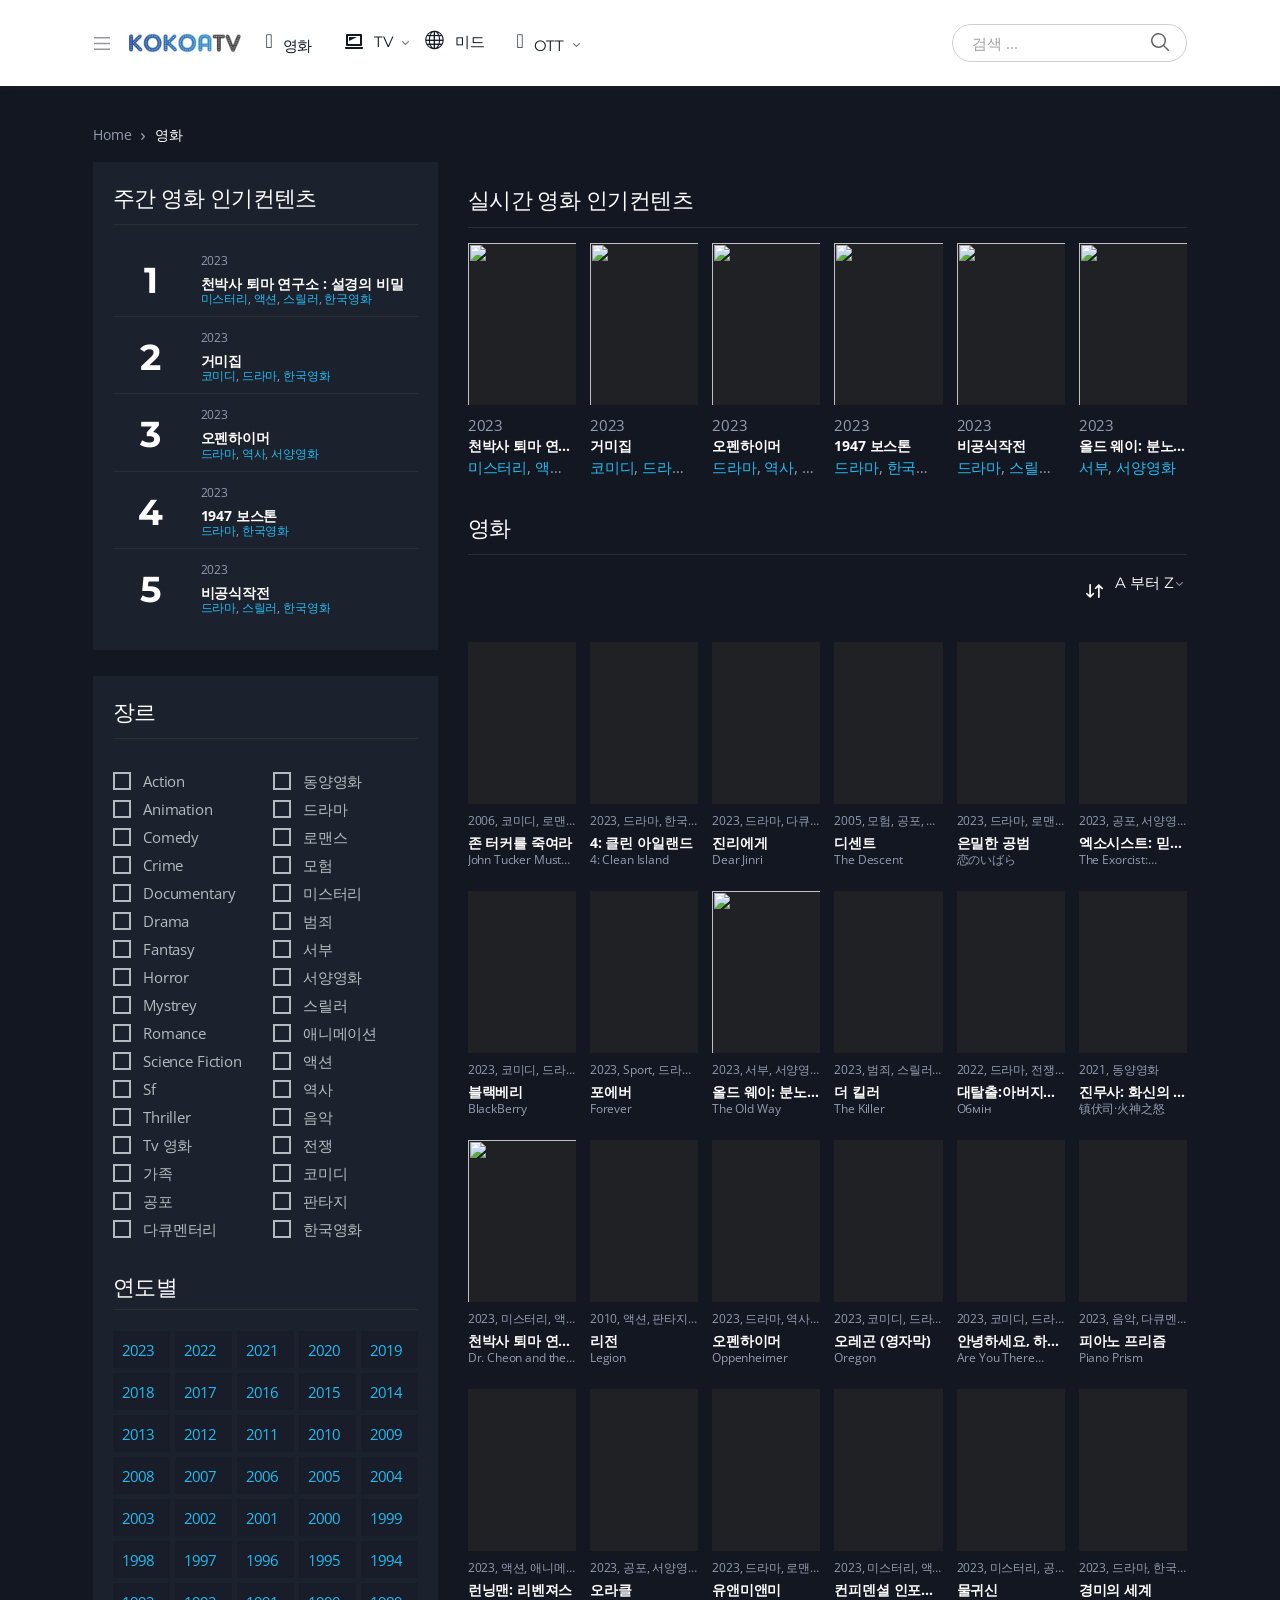
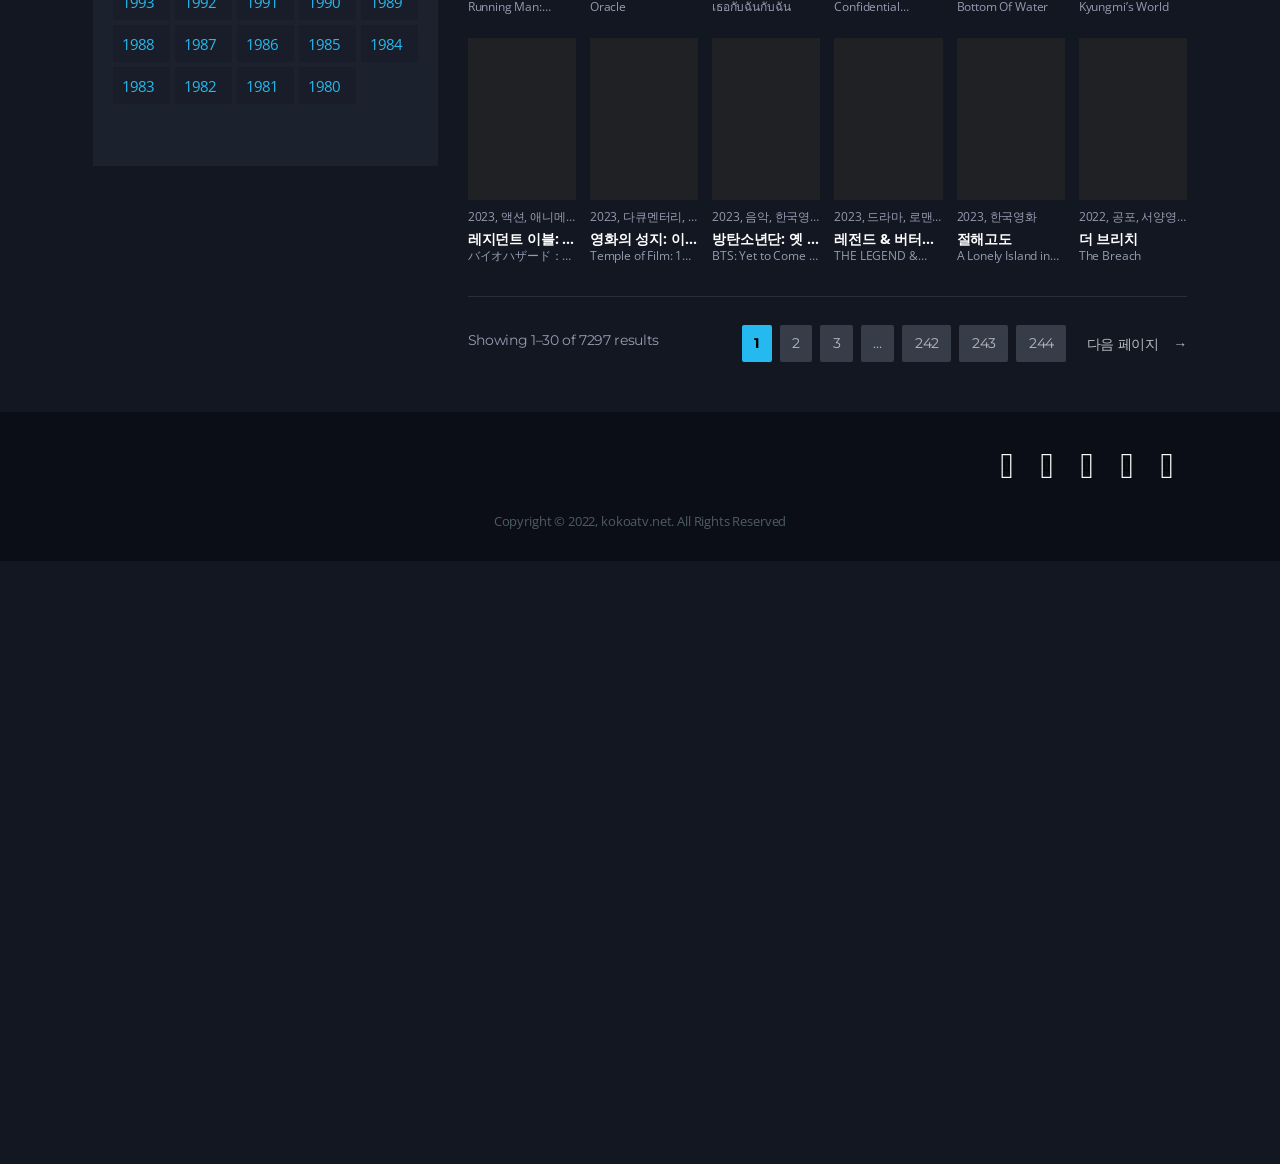
==== commit 18582c92: "slider scipts" ====
--- a/movie.html
+++ b/movie.html
@@ -18,7 +18,7 @@
         <script src="./assets/js/slick.min.js?ver=1.2.7"></script>
         <script src="./assets/js/scrollup.min.js?ver=1.2.7"></script>
         <script src="./assets/js/jquery.easing.min.js"></script>
-        <script src="./assets/js/myscripts.js?fsagas"></script>
+        <script src="./assets/js/myscripts.js?gwsyweyw"></script>
     </head>
     <body>
         <div>
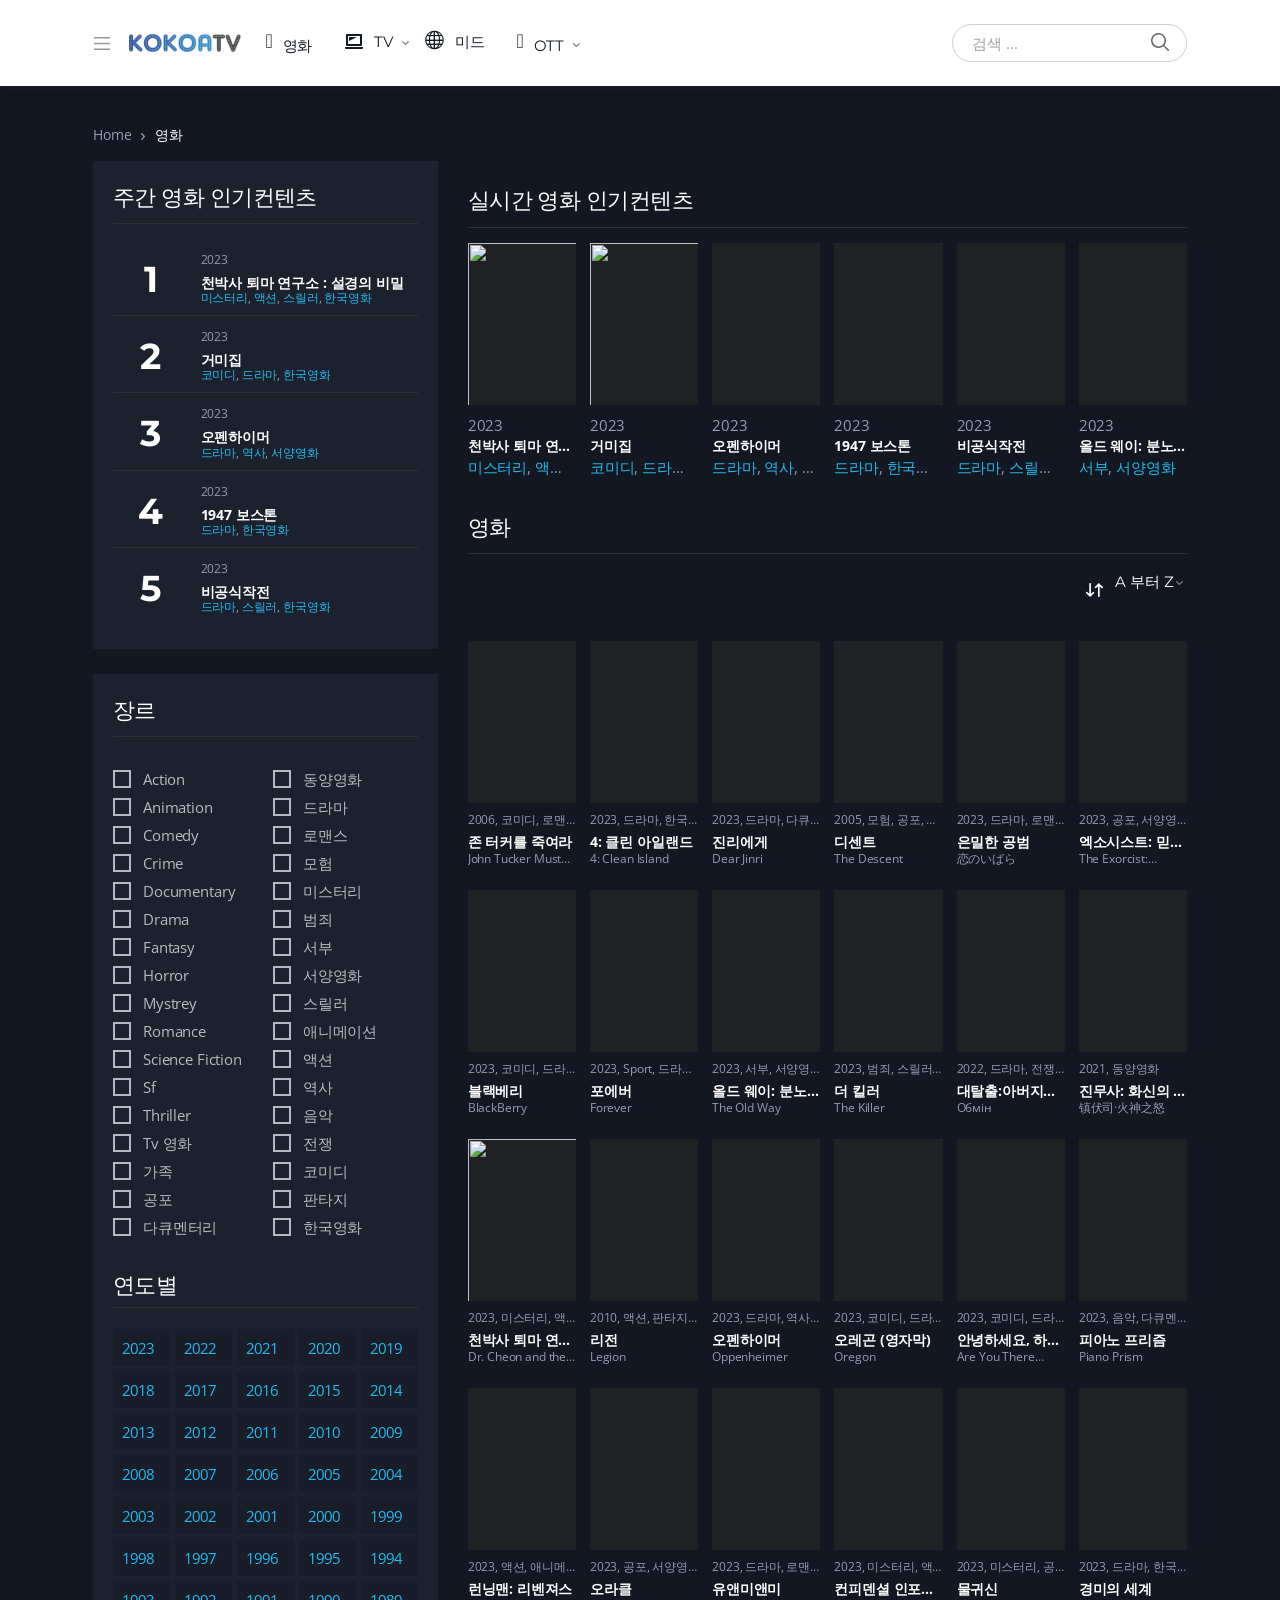
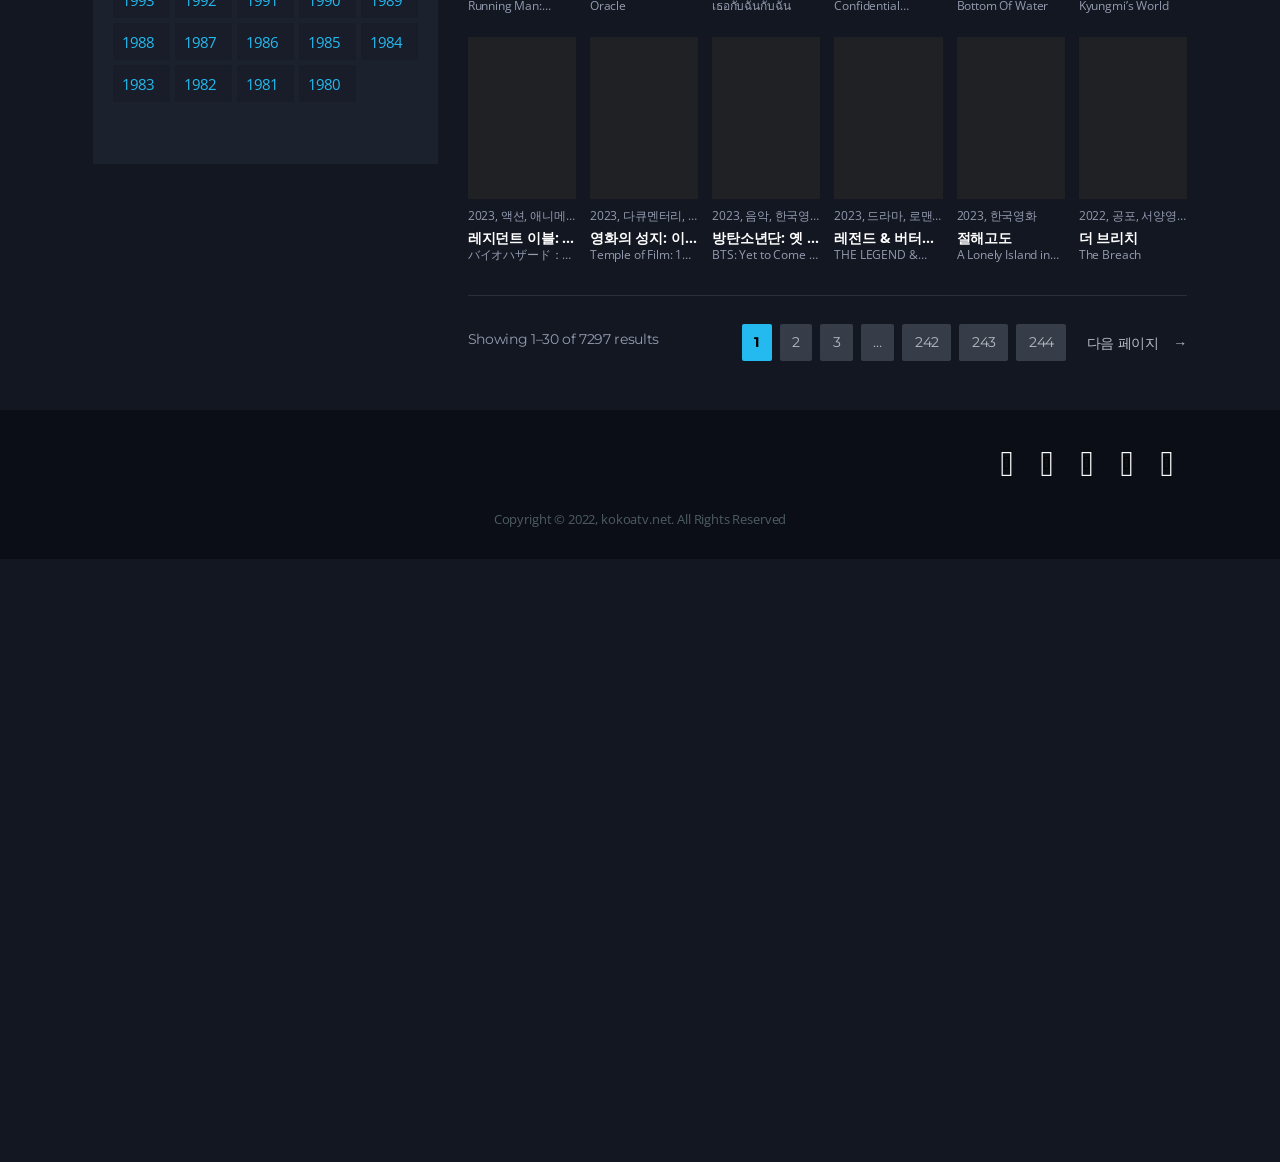
==== commit 9d452042: "remove new ads version" ====
--- a/movie.html
+++ b/movie.html
@@ -538,7 +538,7 @@
                                         </div>
                                     </div>
                                 </div>
-                                <div class="kokoads Movie_Middle_728_90"></div>
+                                <!-- <div class="kokoads Movie_Middle_728_90"></div> -->
                                 <header class="page-header">
                                     <h1 class="page-title">영화</h1>
                                 </header>
@@ -1620,11 +1620,11 @@
                                         </ul>
                                     </nav>
                                 </div>
-                                <div class="kokoads Movie_Bottom_728_90"></div>
+                                <!-- <div class="kokoads Movie_Bottom_728_90"></div> -->
                             </div>
                             <div id="secondary" class="widget-area sidebar-area movie-sidebar sidebar-custom-movie"
                                 role="complementary">
-                                <div class="kokoads Movie_Sidebar_Top_336_280"></div>
+                                <!-- <div class="kokoads Movie_Sidebar_Top_336_280"></div> -->
                                 <div class="widget-area-inner">
                                     <div id="masvideos_movies_widget-2"
                                         class="widget masvideos masvideos_movies_widget masvideos-movies-widget">
@@ -1729,7 +1729,7 @@
                                             </div>
                                         </div>
                                     </div>
-                                    <div class="kokoads Movie_Sidebar_Middle_336_280_01"></div>
+                                    <!-- <div class="kokoads Movie_Sidebar_Middle_336_280_01"></div> -->
                                     <div class="widget widget_vodi_movies_filter">
                                         <div id="masvideos_movies_filter_widget-1"
                                             class="widget masvideos widget_layered_nav masvideos-movies-filter-widget">
--- a/assets/css/style.css
+++ b/assets/css/style.css
@@ -217,4 +217,16 @@
 
 .home-movie-section-aside-header__inner .has-post-thumbnail .lazyloaded {
   min-height: 100%;
+}
+
+.ads-responsive-height:has(>.kskdDiv.kskdCls[data-kiosked-state="destroyed"]) > .ads-box-child {
+  height: 1px !important;
+  min-height: 1px !important;
+  margin-top: 0;
+}
+
+.single-tv_show .entry-summary:has(.kskdDiv.kskdCls[data-kiosked-state="destroyed"]) .ads-responsive-height:has(>.kskdDiv.kskdCls[data-kiosked-state="destroyed"]) {
+  height: 1px !important;
+  min-height: 1px !important;
+  margin-top: 0;
 }
